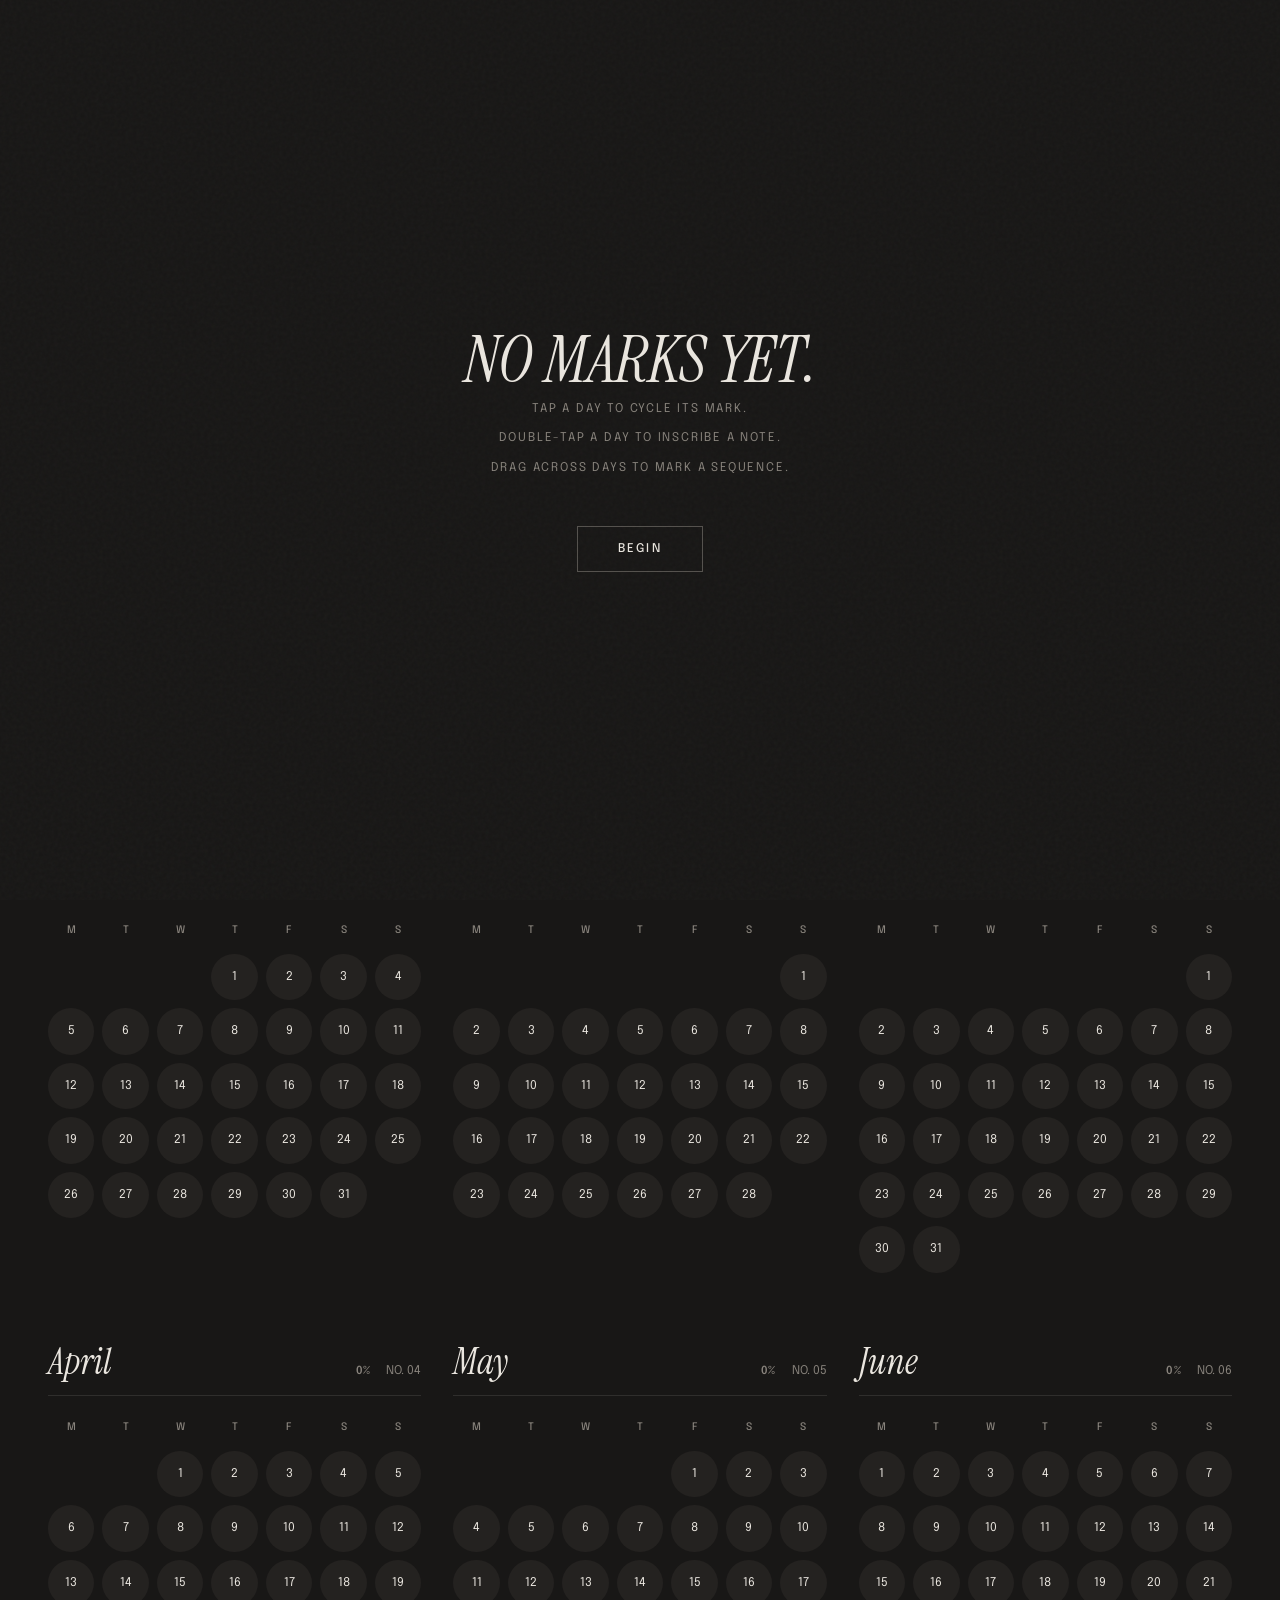
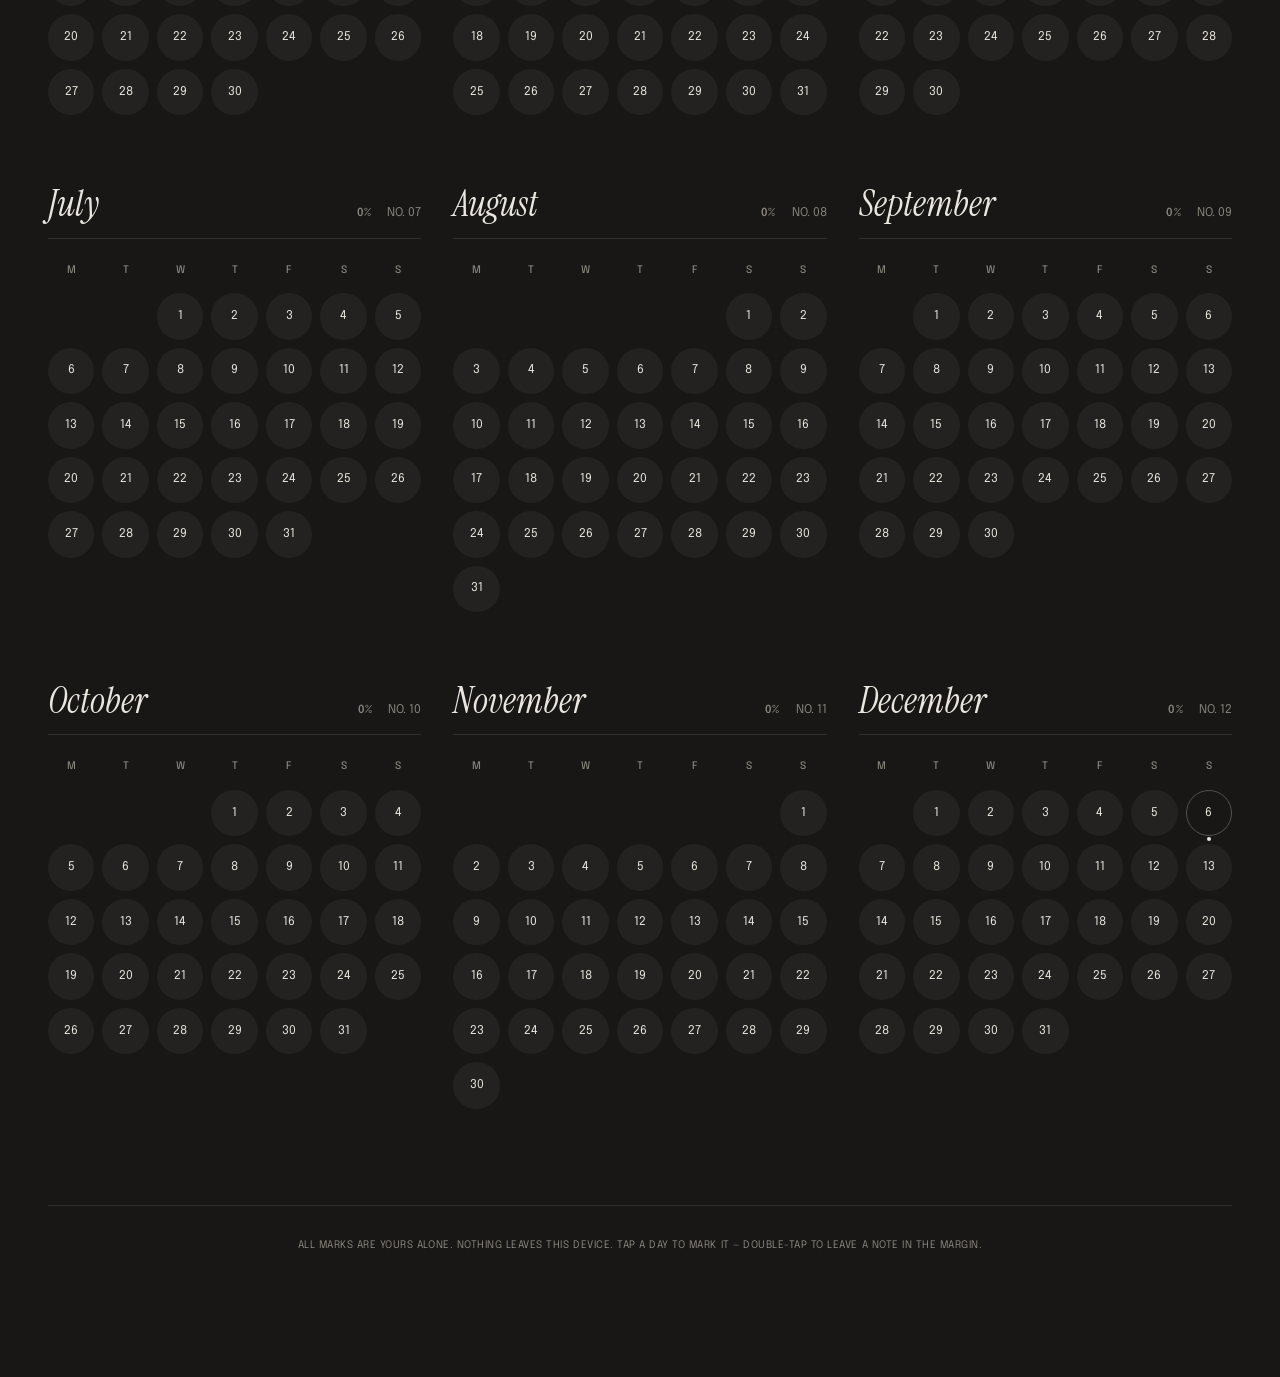
==== index.html @ 5a98134f "Merge 7d2c2885ed364eba37655de4293bf3cd139957b9 into 6da0dd14695a4c75232975a61d59a8bcd5ac84b8" ====
<!DOCTYPE html>
<html lang="en">

<head>
    <meta charset="UTF-8">
    <meta name="viewport" content="width=device-width, initial-scale=1.0, viewport-fit=cover">
    <title>Yearly Record</title>
    <meta name="description"
        content="A beautiful archival daily tracker. Color-code every day of the year, journal margin notes, and export stunning posters of your progress.">

    <!-- Favicon (inline SVG) -->
    <link rel="icon"
        href="data:image/svg+xml,%3Csvg xmlns='http://www.w3.org/2000/svg' viewBox='0 0 100 100'%3E%3Crect width='100' height='100' rx='20' fill='%23181716'/%3E%3Ccircle cx='50' cy='50' r='28' fill='none' stroke='%23EAE6DF' stroke-width='4'/%3E%3C/svg%3E"
        type="image/svg+xml">

    <!-- Editorial Typography: Instrument Serif & Epilogue -->
    <link rel="preconnect" href="https://fonts.googleapis.com">
    <link rel="preconnect" href="https://fonts.gstatic.com" crossorigin>
    <link
        href="https://fonts.googleapis.com/css2?family=Epilogue:wght@300;400;500;600&family=Instrument+Serif:ital@0;1&display=swap"
        rel="stylesheet">

    <!-- PWA Settings -->
    <link rel="manifest" href="manifest.json">
    <meta name="theme-color" content="#181716">
    <meta name="apple-mobile-web-app-capable" content="yes">
    <meta name="apple-mobile-web-app-status-bar-style" content="black-translucent">
    <link rel="apple-touch-icon"
        href="data:image/svg+xml,%3Csvg xmlns='http://www.w3.org/2000/svg' viewBox='0 0 100 100'%3E%3Crect width='100' height='100' fill='%23181716'/%3E%3Ccircle cx='50' cy='50' r='30' fill='none' stroke='%23EAE6DF' stroke-width='4'/%3E%3C/svg%3E">

    <link rel="stylesheet" href="styles.css">
</head>

<body>
    <!-- Window Controls Overlay Title Bar (Desktop PWA) -->
    <div id="title-bar-overlay" class="title-bar-overlay">
        <span class="title-bar-text">The Daily Tracker</span>
    </div>

    <div class="texture-overlay"></div>

    <!-- Desktop Navigation Bar -->
    <nav class="desktop-nav" id="desktop-nav">
        <div class="desktop-nav-inner">
            <span class="nav-brand">THE DAILY TRACKER </span>
            <div class="nav-links">
                <a href="#" class="nav-link" id="nav-jump-today">Today</a>
                <a href="#" class="nav-link" id="nav-toggle-notes">Notes</a>
                <button class="nav-link" id="nav-theme-toggle">Light Mode</button>
                <button class="nav-link" id="nav-export-poster">Save Poster</button>
            </div>
        </div>
    </nav>

    <div class="app-layout">
        <main class="page-container">
            <header class="masthead">
                <div class="title-lockup">
                    <span class="eyebrow"></span>
                    <h1 class="logo">
                        <span class="year-prefix">NO.</span><span id="current-year" class="year-main">2026</span>
                    </h1>
                </div>

                <button class="mobile-menu-toggle" id="mobile-menu-toggle" aria-label="Toggle Menu">
                    <span class="line line-1"></span>
                    <span class="line line-2"></span>
                    <span class="line line-3"></span>
                </button>

                <div class="header-divider"></div>

                <div class="stats-panel">
                    <button class="modal-x" id="stats-x-close" aria-label="Close Stats">&times;</button>

                    <div class="stat-block">
                        <span class="stat-label">Running<br>Streak</span>
                        <span class="stat-value" id="streak-val">0</span>
                    </div>
                    <div class="stat-block">
                        <span class="stat-label">Longest<br>Streak</span>
                        <span class="stat-value best-val" id="best-streak-val">0</span>
                    </div>
                    <div class="stat-block">
                        <span class="stat-label">Days<br>Clean</span>
                        <span class="stat-value success-val" id="success-val">0</span>
                    </div>
                    <div class="stat-block">
                        <span class="stat-label">Days<br>Relapsed</span>
                        <span class="stat-value fail-val" id="fail-val">0</span>
                    </div>

                    <div class="distribution-panel" id="distribution-panel">
                        <span class="stat-label">TEMPORAL DISTRIBUTION</span>
                        <div class="dist-grid" id="dist-grid">
                            <!-- Populated by JS -->
                        </div>
                    </div>

                    <div class="actions-container">
                        <div class="sparkline-wrapper" data-tooltip="Last 30 Days">
                            <span class="sparkline-label">Momentum — 30 Day Window</span>
                            <canvas id="sparkline-canvas" class="sparkline-canvas" width="280" height="60"></canvas>
                        </div>

                        <div class="actions">
                            <button class="text-btn" id="undo-btn">Retract Last Mark</button>
                            <button class="text-btn" id="share-btn">Share Progress</button>
                            <button class="text-btn" id="export-btn">Archive to File</button>
                            <label for="import-file" class="text-btn" id="import-btn">Restore from File</label>
                            <input type="file" id="import-file" accept=".json" style="display: none;">
                            <button class="text-btn text-danger" id="reset-btn">Erase All Marks</button>
                        </div>
                    </div>
                </div>
            </header>

            <div class="legend">
                <div class="legend-row">
                    <span class="dot neutral-dot"></span> <span class="legend-text">Unmarked</span>
                </div>
                <div class="legend-row">
                    <span class="dot success-dot"></span> <span class="legend-text">Clean</span>
                </div>
                <div class="legend-row">
                    <span class="dot fail-dot"></span> <span class="legend-text">Relapse</span>
                </div>
                <div class="legend-row">
                    <span class="dot today-dot"></span> <span class="legend-text">Present Day</span>
                </div>
            </div>

            <section class="calendar-layout" id="calendar-grid">
                <!-- Calendar months will be injected here via JS -->
            </section>

            <footer class="colophon">
                <p>All marks are yours alone. Nothing leaves this device. Tap a day to mark it — double-tap to leave a
                    note in the margin.</p>
            </footer>
        </main>

        <!-- Desktop Notes Sidebar / Mobile Notes Overlay -->
        <aside class="notes-sidebar" id="notes-sidebar">
            <button class="modal-x" id="notes-x-close" aria-label="Close Notes">&times;</button>
            <div class="sidebar-header">
                <h2 class="sidebar-title">Notes</h2>
                <span class="sidebar-sub">Notes from the record</span>
            </div>

            <div class="sidebar-tools">
                <label class="sidebar-search-shell" for="notes-search">
                    <span class="sidebar-search-icon">⌕</span>
                    <input type="search" id="notes-search" class="sidebar-search" placeholder="Search notes or tags">
                </label>
                <div class="sidebar-filter-wrap">
                    <span class="sidebar-filter-label">Filter</span>
                    <div class="sidebar-filter-bar" id="notes-filter-bar">
                        <button class="sidebar-filter-chip active" data-filter="all" type="button">All</button>
                        <button class="sidebar-filter-chip" data-filter="clean" type="button">Clean</button>
                        <button class="sidebar-filter-chip" data-filter="relapse" type="button">Relapse</button>
                        <button class="sidebar-filter-chip" data-filter="unmarked" type="button">Open</button>
                    </div>
                </div>
                <div class="sidebar-results" id="notes-results">Showing all notes</div>
            </div>

            <button class="sidebar-fab" id="sidebar-write-btn">
                <svg width="20" height="20" viewBox="0 0 24 24" fill="none" stroke="currentColor" stroke-width="2">
                    <path d="M12 20h9" />
                    <path d="M16.5 3.5a2.121 2.121 0 013 3L7 19l-4 1 1-4L16.5 3.5z" />
                </svg>
                <span>Log Today</span>
            </button>

            <div class="sidebar-notes-list" id="sidebar-notes-list">
                <!-- Populated by JS -->
            </div>
            <div class="sidebar-empty" id="sidebar-empty">
                <p>No inscriptions yet.</p>
                <p class="sidebar-hint">Double-click any day to leave a thought.</p>
            </div>
        </aside>
    </div>

    <!-- Margin Note Modal -->
    <div class="modal-overlay" id="note-modal">
        <div class="margin-modal">
            <button class="modal-x" id="modal-x-close" aria-label="Close Modal">&times;</button>
            <div class="modal-header" id="modal-date-title">March 17, 2026</div>
            <div class="modal-body">
                <div class="note-suggestions" id="note-suggestions">
                    <button class="suggestion-pill" data-value="Stress">Stress</button>
                    <button class="suggestion-pill" data-value="Boredom">Boredom</button>
                    <button class="suggestion-pill" data-value="Social Media">Social Media</button>
                    <button class="suggestion-pill" data-value="Insomnia">Insomnia</button>
                    <button class="suggestion-pill" data-value="Hangover">Hangover</button>
                </div>
                <textarea id="note-textarea" placeholder="What happened today? A single sentence is enough."></textarea>
                <div class="note-meta">
                    <span class="note-draft-state" id="note-draft-state">Saved note loaded</span>
                    <span class="note-char-count" id="note-char-count">0 characters</span>
                </div>
            </div>
            <div class="modal-footer">
                <button class="modal-btn primary" id="modal-save-btn">Inscribe</button>
            </div>
        </div>
    </div>

    <!-- Auto-Fill Confirmation Modal (Minimalist/Brutalist) -->
    <div class="modal-overlay" id="autofill-modal">
        <div class="margin-modal autofill-modal-content">
            <button class="modal-x" id="autofill-x-close" aria-label="Close Modal">&times;</button>
            <div class="modal-header">Sequence</div>
            <div class="modal-body autofill-minimal-body">
                <div class="autofill-huge-stat" id="autofill-huge-stat">5</div>
                <div class="autofill-stat-label">Days to fill</div>
                <div class="autofill-target-state" id="autofill-target-state">Complete</div>
            </div>
            <div class="modal-footer">
                <button class="modal-btn primary" id="autofill-confirm-btn">Apply</button>
            </div>
        </div>
    </div>

    <!-- Hidden Canvas used for high-res Poster rendering -->
    <canvas id="poster-canvas" style="display: none;"></canvas>

    <!-- Minimalist Onboarding Overlay (First Entry) -->
    <div class="modal-overlay" id="onboarding-overlay">
        <div class="onboarding-content">
            <h2 class="onboarding-title">NO MARKS YET.</h2>
            <div class="onboarding-sub onboarding-steps">
                <p>Tap a day to cycle its mark.</p>
                <p>Double-tap a day to inscribe a note.</p>
                <p>Drag across days to mark a sequence.</p>
            </div>
            <button class="onboarding-start-btn" id="onboarding-start-btn">BEGIN</button>
        </div>
    </div>

    <!-- Bottom Navigation Bar (mobile only) -->
    <nav class="bottom-nav" id="bottom-nav">
        <button class="bnav-item" id="bnav-today" aria-label="Jump to Today">
            <svg width="20" height="20" viewBox="0 0 24 24" fill="none" stroke="currentColor" stroke-width="2">
                <circle cx="12" cy="12" r="10" />
                <polyline points="12 6 12 12 16 14" />
            </svg>
            <span>Today</span>
        </button>
        <button class="bnav-item" id="bnav-stats" aria-label="Open Stats">
            <svg width="20" height="20" viewBox="0 0 24 24" fill="none" stroke="currentColor" stroke-width="2">
                <rect x="3" y="12" width="4" height="9" />
                <rect x="10" y="7" width="4" height="14" />
                <rect x="17" y="3" width="4" height="18" />
            </svg>
            <span>Stats</span>
        </button>
        <button class="bnav-item" id="bnav-note" aria-label="Open All Notes">
            <svg width="20" height="20" viewBox="0 0 24 24" fill="none" stroke="currentColor" stroke-width="2">
                <path d="M4 19.5A2.5 2.5 0 016.5 17H20"></path>
                <path d="M6.5 2H20v20H6.5A2.5 2.5 0 014 19.5v-15A2.5 2.5 0 016.5 2z"></path>
            </svg>
            <span>Notes</span>
        </button>
        <button class="bnav-item" id="bnav-top" aria-label="Scroll to Top">
            <svg width="20" height="20" viewBox="0 0 24 24" fill="none" stroke="currentColor" stroke-width="2">
                <polyline points="18 15 12 9 6 15" />
            </svg>
            <span>Top</span>
        </button>
    </nav>

    <script src="app.js"></script>
    <script>
        if ('serviceWorker' in navigator) {
            window.addEventListener('load', () => {
                navigator.serviceWorker.register('./sw.js')
                    .catch(err => console.log('SW registration failed: ', err));
            });
        }
    </script>
</body>

</html>
---- styles.css ----
/* ==========================================================================
   DESIGN SYSTEM
   Aesthetic: High-End Editorial / Exhibition / Archival Record
   ========================================================================== */

:root {
    /* Colors (Dark theme default) */
    --bg-paper: #181716;
    --text-ink: #EAE6DF;
    --text-dim: #88837C;
    --border-subtle: #2F2E2C;
    --border-strong: #54514D;

    /* Functional Colors */
    --color-success: #205E41;
    /* Deep Archival Forest Green */
    --color-success-hover: #2B7A55;
    --color-fail: #D64235;
    --color-fail-hover: #E25043;
    --color-neutral: #242220;
    --color-today: #EAE6DF;
    --color-hover: #2F2D2B;
    --shadow-hover: rgba(0, 0, 0, 0.4);

    --text-on-color: #fff;

    /* Typography */
    --font-display: 'Instrument Serif', serif;
    --font-ui: 'Epilogue', sans-serif;

    /* Rhythm */
    --spacing-unit: 1rem;
    --transition: 0.4s cubic-bezier(0.16, 1, 0.3, 1);
}

:root[data-theme="light"] {
    --bg-paper: #EFECE6;
    --text-ink: #191817;
    --text-dim: #7A756C;
    --border-subtle: #D8D4CC;
    --border-strong: #A8A5A0;

    --color-success: #1E5033;
    /* Deep Archival Forest Green (Light mode) */
    --color-success-hover: #163D27;
    --color-fail: #D13426;
    --color-fail-hover: #A6291E;
    --color-neutral: #E4E0D8;
    --color-today: #191817;
    --color-hover: #fff;
    --shadow-hover: rgba(0, 0, 0, 0.06);

    --text-on-color: #fff;
}

/* ==========================================================================
   BASE & RESET
   ========================================================================== */

* {
    margin: 0;
    padding: 0;
    box-sizing: border-box;
}

body {
    background-color: var(--bg-paper);
    color: var(--text-ink);
    font-family: var(--font-ui);
    min-height: 100vh;
    overflow-x: hidden;
    line-height: 1.4;
    -webkit-font-smoothing: antialiased;
    -moz-osx-font-smoothing: grayscale;
}

/* Subtle fibrous paper texture */
.texture-overlay {
    position: fixed;
    top: 0;
    left: 0;
    width: 100vw;
    height: 100vh;
    pointer-events: none;
    z-index: 9999;
    opacity: 0.03;
    background-image: url("data:image/svg+xml,%3Csvg viewBox='0 0 200 200' xmlns='http://www.w3.org/2000/svg'%3E%3Cfilter id='noiseFilter'%3E%3CfeTurbulence type='fractalNoise' baseFrequency='1.2' numOctaves='3' stitchTiles='stitch'/%3E%3C/filter%3E%3Crect width='100%25' height='100%25' filter='url(%23noiseFilter)'/%3E%3C/svg%3E");
}

.page-container {
    max-width: 1400px; /* Cap for ultra-wide */
    margin: 0 auto;
    padding: clamp(2rem, 5vh, 4rem) clamp(1rem, 5vw, 3rem);
    flex: 1;
    min-width: 0;
    width: 100%;
}

/* ==========================================================================
   ADVANCED PWA / OS INTEGRATION
   ========================================================================== */

.title-bar-overlay {
    display: none;
    position: fixed;
    top: 0;
    left: env(titlebar-area-x, 0);
    width: env(titlebar-area-width, 100%);
    height: env(titlebar-area-height, 33px);
    z-index: 10000;
    -webkit-app-region: drag;
    app-region: drag;
    background-color: var(--bg-paper);
    align-items: center;
    padding-left: 1rem;
    border-bottom: 1px solid var(--border-subtle);
}

@media (display-mode: window-controls-overlay) {
    .title-bar-overlay {
        display: flex;
    }
    
    .desktop-nav {
        top: env(titlebar-area-height, 33px);
    }
    
    .page-container {
        padding-top: calc(env(titlebar-area-height, 33px) + 4rem);
    }
}

.title-bar-text {
    font-family: var(--font-ui);
    font-size: 0.7rem;
    font-weight: 600;
    text-transform: uppercase;
    letter-spacing: 0.1em;
    color: var(--text-dim);
    pointer-events: none;
}

/* ==========================================================================
   DESKTOP NAVIGATION BAR
   ========================================================================== */

.desktop-nav {
    position: sticky;
    top: 0;
    z-index: 1100;
    background: var(--bg-paper);
    border-bottom: 1px solid var(--border-subtle);
    padding: 0 calc(var(--spacing-unit) * 3);
}

.desktop-nav-inner {
    max-width: 1400px;
    margin: 0 auto;
    display: flex;
    align-items: center;
    justify-content: space-between;
    gap: 1rem;
    height: 3rem;
}

.nav-brand {
    font-family: var(--font-ui);
    font-size: 0.75rem;
    font-weight: 600;
    text-transform: uppercase;
    letter-spacing: 0.1em;
    color: var(--text-dim);
}

.nav-brand em {
    font-style: italic;
    font-weight: 400;
    font-family: var(--font-display);
    font-size: 0.85rem;
    letter-spacing: 0;
}

.nav-links {
    display: flex;
    align-items: center;
    gap: 2rem;
}

.nav-link {
    background: none;
    border: none;
    font-family: var(--font-ui);
    font-size: 0.7rem;
    font-weight: 500;
    text-transform: uppercase;
    letter-spacing: 0.08em;
    color: var(--text-dim);
    cursor: pointer;
    text-decoration: none;
    transition: color 0.2s ease;
    padding: 0;
}

.nav-link:hover {
    color: var(--text-ink);
}

/* ==========================================================================
   APP LAYOUT (Desktop: sidebar + main)
   ========================================================================== */

.app-layout {
    display: flex;
    align-items: flex-start;
    max-width: 1800px;
    margin: 0 auto;
}

/* ==========================================================================
   NOTES SIDEBAR (Desktop only)
   ========================================================================== */

.notes-sidebar {
    display: none;
    /* Hidden by default on all screens */
    width: clamp(300px, 24vw, 380px);
    flex-shrink: 0;
    border-left: 1px solid var(--border-subtle);
    padding: clamp(2rem, 4vw, 3rem) clamp(1.25rem, 2vw, 2rem);
    position: sticky;
    top: 3rem;
    height: calc(100vh - 3rem);
    overflow-y: auto;
}

.notes-sidebar.active {
    display: block;
}

.sidebar-header {
    margin-bottom: 2rem;
    padding-bottom: 1.5rem;
    border-bottom: 1px solid var(--border-subtle);
}

.sidebar-title {
    font-family: var(--font-display);
    font-size: 1.8rem;
    font-style: italic;
    font-weight: 400;
    color: var(--text-ink);
    margin-bottom: 0.3rem;
}

.sidebar-sub {
    font-size: 0.65rem;
    text-transform: uppercase;
    letter-spacing: 0.08em;
    color: var(--text-dim);
}

.sidebar-tools {
    display: flex;
    flex-direction: column;
    gap: 1rem;
    margin-bottom: 1.75rem;
    padding: 1rem;
    border: 1px solid var(--border-subtle);
    background: rgba(234, 230, 223, 0.02);
}

.sidebar-search {
    width: 100%;
    background: transparent;
    color: var(--text-ink);
    border: 0;
    padding: 0;
    font-family: var(--font-ui);
    font-size: 0.8rem;
    outline: none;
}

.sidebar-search-shell {
    display: flex;
    align-items: center;
    gap: 0.75rem;
    padding-bottom: 0.85rem;
    border-bottom: 1px solid var(--border-subtle);
    cursor: text;
}

.sidebar-search-icon {
    font-family: var(--font-display);
    font-size: 1rem;
    color: var(--text-dim);
    line-height: 1;
}

.sidebar-search::placeholder {
    color: var(--text-dim);
    font-style: italic;
}

.sidebar-filter-wrap {
    display: flex;
    flex-direction: column;
    gap: 0.45rem;
}

.sidebar-filter-label {
    font-size: 0.6rem;
    letter-spacing: 0.08em;
    text-transform: uppercase;
    color: var(--text-dim);
}

.sidebar-filter-bar {
    display: flex;
    flex-wrap: wrap;
    gap: 0.5rem;
}

.sidebar-filter-chip {
    border: 1px solid var(--border-subtle);
    background: transparent;
    color: var(--text-dim);
    padding: 0.5rem 0.8rem;
    font-family: var(--font-ui);
    font-size: 0.62rem;
    letter-spacing: 0.08em;
    text-transform: uppercase;
    cursor: pointer;
    transition: var(--transition);
}

.sidebar-filter-chip:hover {
    color: var(--text-ink);
    border-color: var(--border-strong);
}

.sidebar-filter-chip.active {
    background: var(--text-ink);
    color: var(--bg-paper);
    border-color: var(--text-ink);
}

.sidebar-results {
    font-size: 0.62rem;
    letter-spacing: 0.06em;
    text-transform: uppercase;
    color: var(--text-dim);
}

.sidebar-notes-list {
    display: flex;
    flex-direction: column;
    gap: 0;
}

.sidebar-note-card {
    padding: 1.25rem 0;
    border-bottom: 1px solid var(--border-subtle);
    cursor: pointer;
    transition: opacity 0.2s ease;
}

.sidebar-note-card:hover {
    opacity: 0.7;
}

.sidebar-note-date {
    font-family: var(--font-ui);
    font-size: 0.6rem;
    text-transform: uppercase;
    letter-spacing: 0.08em;
    color: var(--text-dim);
    margin-bottom: 0.5rem;
}

.sidebar-note-text {
    font-family: var(--font-ui);
    font-size: 0.85rem;
    color: var(--text-ink);
    line-height: 1.5;
    display: -webkit-box;
    -webkit-line-clamp: 3;
    -webkit-box-orient: vertical;
    overflow: hidden;
}

.sidebar-empty {
    color: var(--text-dim);
    font-size: 0.8rem;
    line-height: 1.6;
    font-style: italic;
}

.sidebar-hint {
    font-size: 0.65rem;
    font-style: normal;
    text-transform: uppercase;
    letter-spacing: 0.05em;
    margin-top: 0.5rem;
    opacity: 0.6;
}

.sidebar-fab {
    display: flex;
    /* Stamp style for both mobile & desktop */
    align-items: center;
    justify-content: center;
    width: 100%;
    background: transparent;
    color: var(--text-ink);
    border: 1px solid var(--border-strong);
    padding: 1.5rem;
    font-family: var(--font-display);
    font-size: 1.5rem;
    font-style: italic;
    cursor: pointer;
    margin-bottom: 2rem;
    transition: all 0.4s cubic-bezier(0.16, 1, 0.3, 1);
    letter-spacing: -0.02em;
    position: relative;
    overflow: hidden;
}

.sidebar-fab::before {
    content: 'INSCRIBE';
    position: absolute;
    top: 50%;
    left: 50%;
    transform: translate(-50%, -50%) scale(1.5);
    opacity: 0;
    transition: all 0.4s cubic-bezier(0.16, 1, 0.3, 1);
    font-weight: 700;
    letter-spacing: 0.2em;
}

.sidebar-fab:hover, .sidebar-fab:active {
    background: var(--text-ink);
    color: var(--bg-paper);
    border-color: var(--text-ink);
}

.sidebar-fab span {
    transition: opacity 0.3s ease;
}

.sidebar-fab:active span {
    opacity: 0;
}

.sidebar-fab:active::before {
    opacity: 1;
    transform: translate(-50%, -50%) scale(1);
}

/* Mobile Close button styles removed in favor of universal X buttons */

/* ==========================================================================
   MASTHEAD & TYPOGRAPHY
   ========================================================================== */

.masthead {
    display: flex;
    flex-wrap: wrap;
    align-items: flex-end;
    gap: 3rem;
    margin-bottom: calc(var(--spacing-unit) * 4);
    position: relative;
}

.eyebrow {
    display: block;
    font-size: 0.65rem;
    text-transform: uppercase;
    letter-spacing: 0.15em;
    font-weight: 500;
    color: var(--text-dim);
    margin-bottom: 0.5rem;
}

.title-lockup {
    flex-shrink: 0;
}

.logo {
    font-family: var(--font-display);
    font-size: clamp(3rem, 10vw, 5rem);
    font-weight: 700;
    font-style: italic;
    letter-spacing: -0.05em;
    color: var(--text-ink);
    margin: 0;
    line-height: 0.85;
}

.year-prefix {
    font-size: 2.5rem;
    font-style: italic;
    color: var(--text-dim);
    margin-right: 0.5rem;
    vertical-align: top;
}

.year-main {
    font-size: clamp(5rem, 10vw, 10rem);
    letter-spacing: -0.03em;
}

.header-divider {
    flex-grow: 1;
    height: 1px;
    background: var(--border-strong);
    margin-bottom: 1.5rem;
    display: none;
}

/* Base styles for the mobile toggle (hidden on desktop) */
.mobile-menu-toggle {
    display: none;
    background: none;
    border: none;
    cursor: pointer;
    width: 40px;
    height: 40px;
    position: relative;
    z-index: 2000;
    margin-left: auto;
}

.mobile-menu-toggle .line {
    display: block;
    position: absolute;
    height: 2px;
    background: var(--text-ink);
    border-radius: 2px;
    transition: var(--transition);
}

/* 3 bars style */
.mobile-menu-toggle .line-1 {
    width: 24px;
    top: 12px;
    right: 8px;
}

.mobile-menu-toggle .line-2 {
    width: 18px;
    top: 19px;
    right: 8px;
}

.mobile-menu-toggle .line-3 {
    width: 24px;
    top: 26px;
    right: 8px;
}

/* Active State (transforms to X) REMOVED */

/* Stats */
.stats-panel {
    position: relative;
    display: flex;
    flex-wrap: wrap;
    gap: 3rem;
    margin-left: auto;
    align-items: flex-end;
}

.stat-block {
    display: flex;
    flex-direction: column;
    gap: 0.5rem;
}

.stat-label {
    font-size: 0.65rem;
    text-transform: uppercase;
    letter-spacing: 0.05em;
    color: var(--text-dim);
    line-height: 1.2;
}

.stat-value {
    font-family: var(--font-display);
    font-size: 3.5rem;
    line-height: 0.9;
    color: var(--text-ink);
}

.success-val {
    color: var(--color-success);
}

.fail-val {
    color: var(--color-fail);
}

.best-val {
    color: var(--text-dim);
}

/* Day Distribution Panel */
.distribution-panel {
    grid-column: 1 / -1;
    width: min(100%, 420px);
    margin-top: 1.5rem;
    padding-top: 1.5rem;
    border-top: 1px solid var(--border-subtle);
}

.dist-grid {
    display: flex;
    justify-content: space-between;
    align-items: flex-end;
    gap: 1rem;
    margin-top: 1.5rem;
    height: 120px;
}

.dist-col {
    flex: 1;
    display: flex;
    flex-direction: column;
    align-items: center;
    gap: 0.5rem;
}

.dist-day {
    font-size: 0.65rem;
    font-weight: 600;
    color: var(--text-dim);
}

.dist-val {
    font-size: 0.75rem;
    font-family: var(--font-ui);
    font-weight: 500;
}

.dist-val.success {
    color: var(--color-success);
}

.dist-val.fail {
    color: var(--color-fail);
}

.dist-bar-bg {
    width: 6px;
    height: 60px;
    background: var(--border-subtle);
    border-radius: 10px;
    position: relative;
    overflow: hidden;
}

.dist-bar {
    position: absolute;
    bottom: 0;
    left: 0;
    width: 100%;
    border-radius: 10px;
    transition: height 1s var(--transition);
}

.dist-bar.success {
    background: var(--color-success);
}

.dist-bar.fail {
    background: var(--color-fail);
}

/* Actions & Sparkline Area */
.actions-container {
    display: flex;
    flex-direction: column;
    gap: 1.5rem;
    width: min(100%, 320px);
}

.sparkline-wrapper {
    display: flex;
    flex-direction: column;
    gap: 0.5rem;
}

.sparkline-label {
    font-size: 0.65rem;
    text-transform: uppercase;
    letter-spacing: 0.05em;
    color: var(--text-dim);
}

.sparkline-canvas {
    width: 100%;
    max-width: 280px;
    height: 30px;
}

.actions {
    display: flex;
    flex-direction: column;
    gap: 0.5rem;
}

.text-btn {
    background: none;
    border: none;
    font-family: var(--font-ui);
    font-size: 0.75rem;
    font-weight: 500;
    color: var(--text-dim);
    cursor: pointer;
    text-align: left;
    padding: 0;
    transition: color 0.2s ease;
    text-decoration: underline;
    text-decoration-color: transparent;
    text-underline-offset: 4px;
}

.text-btn:hover {
    color: var(--text-ink);
    text-decoration-color: var(--border-strong);
}

.text-danger:hover {
    color: var(--color-fail);
    text-decoration-color: var(--color-fail);
}

/* Universal X Close Button (Corner Positioning) */
.modal-x {
    position: absolute;
    top: 1.5rem;
    right: 1.5rem;
    background: none;
    border: none;
    font-size: 2.25rem;
    line-height: 1;
    color: var(--text-dim);
    cursor: pointer;
    z-index: 2200;
    width: 48px;
    height: 48px;
    display: flex;
    align-items: center;
    justify-content: center;
    transition: all 0.3s cubic-bezier(0.16, 1, 0.3, 1);
    font-family: var(--font-display);
    border-radius: 50%;
}

.modal-x:hover, .modal-x:active {
    color: var(--text-ink);
    background: var(--border-subtle);
    transform: rotate(90deg) scale(1.1);
}

@media (min-width: 901px) {
    /* Hide X close buttons on desktop for stats ONLY */
    .stats-panel .modal-x {
        display: none;
    }
}

/* ==========================================================================
   LEGEND
   ========================================================================== */

.legend {
    display: flex;
    flex-wrap: wrap;
    gap: 2rem;
    margin-bottom: 4rem;
    font-size: 0.75rem;
    font-weight: 500;
    color: var(--text-dim);
    border-bottom: 1px solid var(--border-subtle);
    padding-bottom: 2rem;
}

.legend-row {
    display: flex;
    align-items: center;
    gap: 0.5rem;
}

.dot {
    width: 10px;
    height: 10px;
    border-radius: 50%;
}

.neutral-dot {
    background: var(--color-neutral);
}

.success-dot {
    background: var(--color-success);
}

.fail-dot {
    background: var(--color-fail);
}

.today-dot {
    background: transparent;
    border: 1px solid var(--color-today);
    position: relative;
}

.today-dot::after {
    content: '';
    position: absolute;
    top: 50%;
    left: 50%;
    transform: translate(-50%, -50%);
    width: 4px;
    height: 4px;
    background: var(--color-today);
    border-radius: 50%;
}

/* ==========================================================================
   CALENDAR LAYOUT
   ========================================================================== */

.calendar-layout {
    display: grid;
    /* Clean masonry-like grid */
    grid-template-columns: repeat(auto-fit, minmax(min(100%, 280px), 1fr));
    gap: 4rem 2rem;
    cursor: crosshair;
}

.month-card {
    display: flex;
    flex-direction: column;
}

.month-header {
    display: flex;
    align-items: baseline;
    justify-content: space-between;
    flex-wrap: wrap;
    gap: 1rem;
    margin-bottom: 1.5rem;
    padding-bottom: 0.5rem;
    border-bottom: 1px solid var(--border-subtle);
}

.month-name {
    font-family: var(--font-display);
    font-size: clamp(1.5rem, 5vw, 2.25rem);
    font-weight: 400;
    font-style: italic;
    color: var(--text-ink);
}

.month-meta {
    display: flex;
    align-items: baseline;
    gap: 1rem;
}

.month-pct {
    font-family: var(--font-ui);
    font-size: 0.7rem;
    font-weight: 600;
    color: var(--text-dim);
    letter-spacing: 0.03em;
}

.month-pct.high {
    color: var(--color-success);
}

.month-pct.mid {
    color: var(--text-dim);
}

.month-pct.low {
    color: var(--color-fail);
}

.month-number {
    font-family: var(--font-ui);
    font-size: 0.75rem;
    color: var(--text-dim);
}

/* Grid within month */
.days-grid {
    display: grid;
    grid-template-columns: repeat(7, 1fr);
    gap: 0.5rem;
}

.day-label {
    text-align: center;
    font-family: var(--font-ui);
    font-size: 0.65rem;
    color: var(--text-dim);
    margin-bottom: 0.5rem;
    font-weight: 500;
}

.day-cell {
    aspect-ratio: 1/1;
    border-radius: 50%;
    display: flex;
    align-items: center;
    justify-content: center;
    font-size: 0.75rem;
    color: var(--text-ink);
    background: var(--color-neutral);
    cursor: crosshair;
    transition: var(--transition);
    position: relative;
    touch-action: auto; /* Allow natural scrolling on touch; drag-paint is mouse-only */
}

/* Day states */
.day-cell:not(.empty):hover {
    transform: translateY(-2px);
    box-shadow: 0 8px 16px var(--shadow-hover);
    background: var(--color-hover);
    color: var(--text-ink);
}

.day-cell.has-note::before {
    content: '*';
    position: absolute;
    top: -2px;
    right: 2px;
    font-size: 0.85rem;
    font-weight: 700;
    color: var(--color-fail);
    /* Contrast color for note indicator */
    line-height: 1;
}

.day-cell.success {
    background: var(--color-success);
    color: var(--text-on-color);
}

.day-cell.success:hover {
    background: var(--color-success-hover);
}

.day-cell.fail {
    background: var(--color-fail);
    color: var(--text-on-color);
}

.day-cell.fail:hover {
    background: var(--color-fail-hover);
}

/* Today indicator - delicate dot via pseudo-element */
.day-cell.today {
    background: var(--bg-paper);
    border: 1px solid var(--border-strong);
}

.day-cell.today::after {
    content: '';
    position: absolute;
    bottom: -6px;
    left: 50%;
    transform: translateX(-50%);
    width: 4px;
    height: 4px;
    border-radius: 50%;
    background: var(--color-today);
}

/* If today is success/fail, adjust border so it's visible or hide it */
.day-cell.today.success {
    border-color: var(--color-success);
    background: var(--color-success);
}

.day-cell.today.success::after {
    background: var(--color-success);
}

.day-cell.today.fail {
    border-color: var(--color-fail);
    background: var(--color-fail);
}

.day-cell.today.fail::after {
    background: var(--color-fail);
}

.day-cell.empty {
    background: transparent;
    cursor: default;
    color: transparent;
}

.day-cell.empty:hover {
    transform: none;
    box-shadow: none;
}

/* Day Cell Mark Animation (Premium POP) */
@keyframes mark-pop {
    0% { transform: scale(1); }
    40% { transform: scale(1.2); box-shadow: 0 0 24px var(--shadow-hover); }
    100% { transform: scale(1); }
}
.day-cell.animate-pop {
    animation: mark-pop 0.5s cubic-bezier(0.16, 1, 0.3, 1);
    z-index: 10;
}

/* ==========================================================================
   MILESTONE MARKERS (THE WINNING HORMONES)
   ========================================================================== */

.day-cell.milestone {
    position: relative;
    z-index: 1;
    overflow: visible; /* Allow aura to bleed out */
}

/* The Golden Aura (Minimalist glow) */
.day-cell.milestone::before {
    content: '';
    position: absolute;
    top: 50%;
    left: 50%;
    transform: translate(-50%, -50%);
    width: 140%;
    height: 140%;
    background: radial-gradient(circle, rgba(212, 175, 55, 0.4) 0%, rgba(212, 175, 55, 0) 70%);
    z-index: -1;
    border-radius: 50%;
    animation: milestone-shimmer 3s infinite ease-in-out;
}

/* The Roman Numeral Badge (Elegant Serifs) */
.day-cell.milestone::after {
    content: attr(data-milestone);
    position: absolute;
    top: -10px;
    left: 50%;
    transform: translateX(-50%);
    font-family: var(--font-display);
    font-size: 0.65rem;
    font-weight: 700;
    color: #D4AF37; /* Archival Gold */
    background: var(--bg-paper);
    padding: 0 4px;
    border-radius: 2px;
    letter-spacing: 0.1em;
    white-space: nowrap;
    z-index: 2;
    box-shadow: 0 2px 4px rgba(0,0,0,0.1);
}

@keyframes milestone-shimmer {
    0%, 100% { opacity: 0.4; transform: translate(-50%, -50%) scale(1); }
    50% { opacity: 0.7; transform: translate(-50%, -50%) scale(1.1); }
}

/* ==========================================================================
   MODAL (Margin Note)
   ========================================================================== */

.modal-overlay {
    position: fixed;
    top: 0;
    left: 0;
    width: 100vw;
    height: 100vh;
    background: rgba(0, 0, 0, 0.6);
    backdrop-filter: blur(4px);
    z-index: 1000;
    display: flex;
    align-items: center;
    justify-content: center;
    opacity: 0;
    pointer-events: none;
    transition: opacity var(--transition);
}

.modal-overlay.active {
    opacity: 1;
    pointer-events: auto;
}

.margin-modal {
    position: relative;
    background: var(--bg-paper);
    padding: 3rem;
    width: 90%;
    max-width: 500px;
    max-height: min(90vh, 760px);
    overflow-y: auto;
    border: 1px solid var(--border-subtle);
    box-shadow: 0 24px 48px rgba(0, 0, 0, 0.2);
    transform: translateY(20px);
    transition: transform var(--transition);
}

.modal-overlay.active .margin-modal {
    transform: translateY(0);
}

.modal-header {
    font-family: var(--font-display);
    font-size: 2.5rem;
    font-style: italic;
    color: var(--text-ink);
    margin-bottom: 1rem;
    border-bottom: 1px solid var(--border-subtle);
    padding-bottom: 0.5rem;
}

.note-suggestions {
    display: flex;
    flex-wrap: nowrap;
    overflow-x: auto;
    gap: 0.75rem;
    margin-bottom: 1.5rem;
    padding-bottom: 0.5rem;
    -webkit-overflow-scrolling: touch;
}

.note-suggestions::-webkit-scrollbar {
    height: 2px;
}

.note-suggestions::-webkit-scrollbar-thumb {
    background: var(--border-subtle);
}

.suggestion-pill {
    flex-shrink: 0;
    padding: 0.75rem 1.25rem; /* Increased for mobile touch */
    border: 1px solid var(--border-subtle);
    border-radius: 4px; /* More archival/rectangular */
    background: rgba(234, 230, 223, 0.03);
    color: var(--text-dim);
    font-family: var(--font-ui);
    font-size: 0.7rem;
    font-weight: 500;
    text-transform: uppercase;
    letter-spacing: 0.05em;
    cursor: pointer;
    transition: all 0.3s cubic-bezier(0.16, 1, 0.3, 1);
    white-space: nowrap;
}

.suggestion-pill:hover, .suggestion-pill:active {
    border-color: var(--color-success);
    color: var(--color-success);
    background: rgba(32, 94, 65, 0.1);
    transform: translateY(-1px);
}

.modal-body textarea {
    width: 100%;
    background: transparent;
    border: none;
    font-family: var(--font-ui);
    font-size: 1rem;
    color: var(--text-ink);
    resize: none;
    min-height: 120px;
    outline: none;
    line-height: 1.6;
}

.modal-body textarea::placeholder {
    color: var(--border-strong);
    font-style: italic;
}

.note-meta {
    display: flex;
    justify-content: space-between;
    gap: 1rem;
    margin-top: 0.75rem;
    padding-top: 0.75rem;
    border-top: 1px solid var(--border-subtle);
    font-size: 0.65rem;
    text-transform: uppercase;
    letter-spacing: 0.08em;
    color: var(--text-dim);
}

.note-draft-state.is-draft {
    color: var(--color-success);
}

.note-draft-state.is-empty {
    color: var(--text-dim);
}

.modal-footer {
    display: flex;
    justify-content: flex-end;
    gap: 1.5rem;
    margin-top: 2rem;
    border-top: 1px solid var(--border-subtle);
    padding-top: 1.5rem;
}

.modal-btn {
    background: none;
    border: none;
    font-family: var(--font-ui);
    font-size: 0.75rem;
    text-transform: uppercase;
    letter-spacing: 0.1em;
    cursor: pointer;
    color: var(--text-dim);
    transition: color 0.2s ease;
}

.modal-btn:hover {
    color: var(--text-ink);
}

.modal-btn.primary {
    color: var(--text-ink);
    font-weight: 600;
}

.modal-btn.primary:hover {
    color: var(--color-success);
}


/* Auto-Fill Modal Specifics (Minimalist/Brutalist) */
.autofill-modal-content .modal-header {
    font-size: 1rem;
    font-style: normal;
    text-transform: uppercase;
    letter-spacing: 0.2em;
    border-bottom: none;
    margin-bottom: 2rem;
    color: var(--text-dim);
}

.autofill-minimal-body {
    display: flex;
    flex-direction: column;
    align-items: center;
    justify-content: center;
    padding: 2rem 0 3rem 0;
}

.autofill-huge-stat {
    font-family: var(--font-display);
    font-size: 8rem;
    line-height: 0.8;
    color: var(--text-ink);
    margin-bottom: 0.5rem;
}

.autofill-stat-label {
    font-family: var(--font-ui);
    font-size: 0.85rem;
    text-transform: uppercase;
    letter-spacing: 0.15em;
    color: var(--text-dim);
    margin-bottom: 2rem;
}

.autofill-target-state {
    font-family: var(--font-display);
    font-size: 2.5rem;
    font-style: italic;
    /* Color injected by JS based on state */
}

/* Minimalist Onboarding Overlay */
#onboarding-overlay {
    background: var(--bg-paper);
    z-index: 3000;
}

.onboarding-content {
    text-align: center;
    max-width: 460px;
    padding: 2rem;
}

.onboarding-title {
    font-family: var(--font-display);
    font-size: clamp(2.5rem, 8vw, 4rem);
    font-weight: 400;
    font-style: italic;
    color: var(--text-ink);
    margin-bottom: 0.5rem;
    line-height: 1;
}

.onboarding-sub {
    font-family: var(--font-ui);
    font-size: 0.75rem;
    text-transform: uppercase;
    letter-spacing: 0.15em;
    color: var(--text-dim);
    margin-bottom: 3rem;
    line-height: 1.6;
}

.onboarding-steps {
    display: flex;
    flex-direction: column;
    gap: 0.65rem;
}

.onboarding-start-btn {
    background: none;
    border: 1px solid var(--border-strong);
    color: var(--text-ink);
    font-family: var(--font-ui);
    font-size: 0.75rem;
    font-weight: 500;
    text-transform: uppercase;
    letter-spacing: 0.2em;
    padding: 1rem 2.5rem;
    cursor: pointer;
    transition: all 0.3s cubic-bezier(0.16, 1, 0.3, 1);
}

.onboarding-start-btn:hover {
    background: var(--text-ink);
    color: var(--bg-paper);
    border-color: var(--text-ink);
}

/* ==========================================================================
   COLOPHON / FOOTER
   ========================================================================== */

.colophon {
    margin-top: 6rem;
    padding-top: 2rem;
    padding-bottom: 5rem;
    /* Extra space for bottom nav on mobile */
    border-top: 1px solid var(--border-subtle);
    font-size: 0.65rem;
    color: var(--text-dim);
    text-transform: uppercase;
    letter-spacing: 0.05em;
    text-align: center;
}

/* ==========================================================================
   BOTTOM NAVIGATION BAR (Mobile)
   ========================================================================== */

.bottom-nav {
    display: none;
    /* Hidden on desktop */
    position: fixed;
    bottom: 0;
    left: 0;
    width: 100%;
    background: var(--bg-paper);
    border-top: 1px solid var(--border-subtle);
    z-index: 1200;
    justify-content: space-around;
    align-items: center;
    padding: 0.5rem 0;
    padding-bottom: calc(0.5rem + env(safe-area-inset-bottom, 0px));
}

.bnav-item {
    background: none;
    border: none;
    display: flex;
    flex-direction: column;
    align-items: center;
    gap: 0.2rem;
    font-family: var(--font-ui);
    font-size: 0.65rem; /* Slightly larger */
    font-weight: 500;
    color: var(--text-dim);
    cursor: pointer;
    padding: 0.75rem 1rem; /* Better tap target */
    transition: color 0.2s ease;
    text-transform: uppercase;
    letter-spacing: 0.05em;
}

.bnav-item svg {
    stroke: var(--text-dim);
    transition: stroke 0.2s ease;
}

.bnav-item:hover,
.bnav-item:active {
    color: var(--text-ink);
}

.bnav-item:hover svg,
.bnav-item:active svg {
    stroke: var(--text-ink);
}

@media (min-width: 1500px) {
    .page-container {
        max-width: 1500px;
    }

    .calendar-layout {
        grid-template-columns: repeat(4, minmax(0, 1fr));
    }
}

@media (max-width: 1250px) {
    .masthead {
        gap: 2rem;
    }

    .header-divider {
        display: block;
        flex-basis: 100%;
        margin-bottom: 0;
    }

    .stats-panel {
        width: 100%;
        margin-left: 0;
        justify-content: space-between;
        gap: 2rem;
    }

    .distribution-panel,
    .actions-container {
        width: 100%;
    }
}

@media (max-width: 1100px) {
    .desktop-nav {
        padding: 0 clamp(1rem, 4vw, 2rem);
    }

    .nav-links {
        gap: 1.25rem;
        flex-wrap: wrap;
        justify-content: flex-end;
    }

    .page-container {
        padding-inline: clamp(1rem, 4vw, 2rem);
    }

    .app-layout {
        flex-direction: column;
    }

    .notes-sidebar {
        position: static;
        width: 100%;
        max-height: none;
        height: auto;
        border-left: none;
        border-top: 1px solid var(--border-subtle);
        margin-top: 1rem;
    }
}

/* ==========================================================================
   RESPONSIVE DESIGN / MOBILE OPTIMIZATION
   ========================================================================== */

@media (max-width: 900px) {
    .desktop-nav {
        display: none;
    }


    /* Notes sidebar becomes a full-screen overlay on mobile */
    .notes-sidebar {
        position: fixed;
        top: 0;
        left: 0;
        width: 100vw;
        height: 100vh;
        background: var(--bg-paper);
        z-index: 2100;
        border-left: none;
        padding: 4rem 2rem;
        margin: 0;
        overflow-y: auto;

        display: block !important;
        clip-path: circle(0% at calc(100% - 40px) 40px);
        transition: clip-path 0.7s cubic-bezier(0.77, 0, 0.175, 1);
        pointer-events: none;
    }

    .notes-sidebar .modal-x {
        position: fixed;
        top: 1rem;
        right: 1rem;
        z-index: 2200;
    }

    .notes-sidebar.active {
        clip-path: circle(150% at calc(100% - 40px) 40px);
        pointer-events: auto;
    }

    .app-layout {
        flex-direction: column;
    }

    .masthead {
        flex-direction: row;
        align-items: center;
        gap: 0;
        margin-bottom: 2rem;
    }

    .mobile-menu-toggle {
        display: block;
    }

    .bottom-nav {
        display: flex;
    }

    /* Mobile close buttons removed as per user request */

    .sidebar-fab {
        display: flex;
    }

    /* Next-Level Mobile Menu Overlay */
    .stats-panel {
        position: fixed;
        top: 0;
        left: 0;
        width: 100vw;
        height: 100vh;
        background: var(--bg-paper);
        z-index: 2100;
        flex-direction: column;
        justify-content: center;
        align-items: flex-start;
        padding: 4rem 2rem;
        margin: 0;

        /* Dramatic entrance utilizing clip-path */
        clip-path: circle(0% at calc(100% - 40px) 40px);
        transition: clip-path 0.7s cubic-bezier(0.77, 0, 0.175, 1);
        pointer-events: none;
        overflow-y: auto;
    }

    .stats-panel .modal-x,
    .notes-sidebar .modal-x {
        position: fixed;
        top: 1rem;
        right: 1rem;
        z-index: 2200;
        background: var(--bg-paper);
        box-shadow: 0 4px 12px rgba(0,0,0,0.1);
    }

    .stats-panel.active {
        clip-path: circle(150% at calc(100% - 40px) 40px);
        pointer-events: auto;
    }

    /* Staggered Entrance for Children */
    .stat-block,
    .distribution-panel,
    .actions-container {
        opacity: 0;
        transform: translateY(30px);
        transition: opacity 0.4s ease, transform 0.6s cubic-bezier(0.16, 1, 0.3, 1);
    }

    .stats-panel.active .stat-block:nth-child(2) {
        transition-delay: 0.15s;
        opacity: 1;
        transform: translateY(0);
    }

    .stats-panel.active .stat-block:nth-child(3) {
        transition-delay: 0.2s;
        opacity: 1;
        transform: translateY(0);
    }

    .stats-panel.active .stat-block:nth-child(4) {
        transition-delay: 0.25s;
        opacity: 1;
        transform: translateY(0);
    }

    .stats-panel.active .stat-block:nth-child(5) {
        transition-delay: 0.3s;
        opacity: 1;
        transform: translateY(0);
    }

    .stats-panel.active .distribution-panel {
        transition-delay: 0.4s;
        opacity: 1;
        transform: translateY(0);
    }

    .stats-panel.active .actions-container {
        transition-delay: 0.5s;
        opacity: 1;
        transform: translateY(0);
    }

    /* Staggered Entrance for Notes Sidebar */
    .sidebar-header,
    .sidebar-tools,
    .sidebar-fab,
    .sidebar-notes-list {
        opacity: 0;
        transform: translateY(30px);
        transition: opacity 0.4s ease, transform 0.6s cubic-bezier(0.16, 1, 0.3, 1);
    }

    .notes-sidebar.active .sidebar-header {
        transition-delay: 0.15s;
        opacity: 1;
        transform: translateY(0);
    }

    .notes-sidebar.active .sidebar-tools {
        transition-delay: 0.2s;
        opacity: 1;
        transform: translateY(0);
    }

    .notes-sidebar.active .sidebar-fab {
        transition-delay: 0.3s;
        opacity: 1;
        transform: translateY(0);
    }

    .notes-sidebar.active .sidebar-notes-list {
        transition-delay: 0.4s;
        opacity: 1;
        transform: translateY(0);
    }

    .page-container {
        padding: 2rem 1.25rem;
    }

    .year-main {
        font-size: clamp(4rem, 12vw, 5rem);
    }
}

/* Desktop large: sidebar handled via JS toggle, default is hidden */

@media (max-width: 600px) {
    .stats-panel.active {
        display: grid;
        grid-template-columns: 1fr 1fr;
        gap: 1.5rem;
        align-content: center;
    }
    
    /* mobile close btn positioning removed */

    .stat-block {
        width: 100%;
        margin-bottom: 0;
    }

    .stat-value {
        font-size: 2.5rem;
        /* Make numbers huge but fit two columns */
    }

    /* Move actions to full width */
    .actions-container {
        width: 100%;
        margin-top: 1rem;
        padding-top: 1.5rem;
        border-top: 1px solid var(--border-subtle);
    }

    .actions {
        flex-direction: row;
        flex-wrap: wrap;
        gap: 1rem;
    }

    .note-meta {
        flex-direction: column;
        align-items: flex-start;
    }

    .text-btn {
        padding: 0.5rem 0;
        /* Increase tap target height */
    }

    /* Stack legend gracefully */
    .legend {
        flex-wrap: wrap;
        gap: 1rem 1.5rem;
        margin-bottom: 2.5rem;
    }

    /* Single column calendar */
    .calendar-layout {
        grid-template-columns: 1fr;
        gap: 3rem;
    }

    .month-header {
        margin-bottom: 1rem;
    }

    .month-name {
        font-size: 1.75rem;
    }

    /* Increase touch targets for days */
    .days-grid {
        gap: 0.25rem;
    }

    .day-cell {
        font-size: 0.85rem;
        /* slightly larger for readability */
    }

    /* Modal padding adjustments */
    .margin-modal {
        padding: 2rem 1.5rem;
        width: 95%;
        margin: 1rem;
    }

    .modal-header {
        font-size: 1.8rem;
    }
}

@media (max-width: 360px) {

    /* Very small screens */
    .stat-block {
        width: 100%;
        /* 1 column for stats */
    }
}
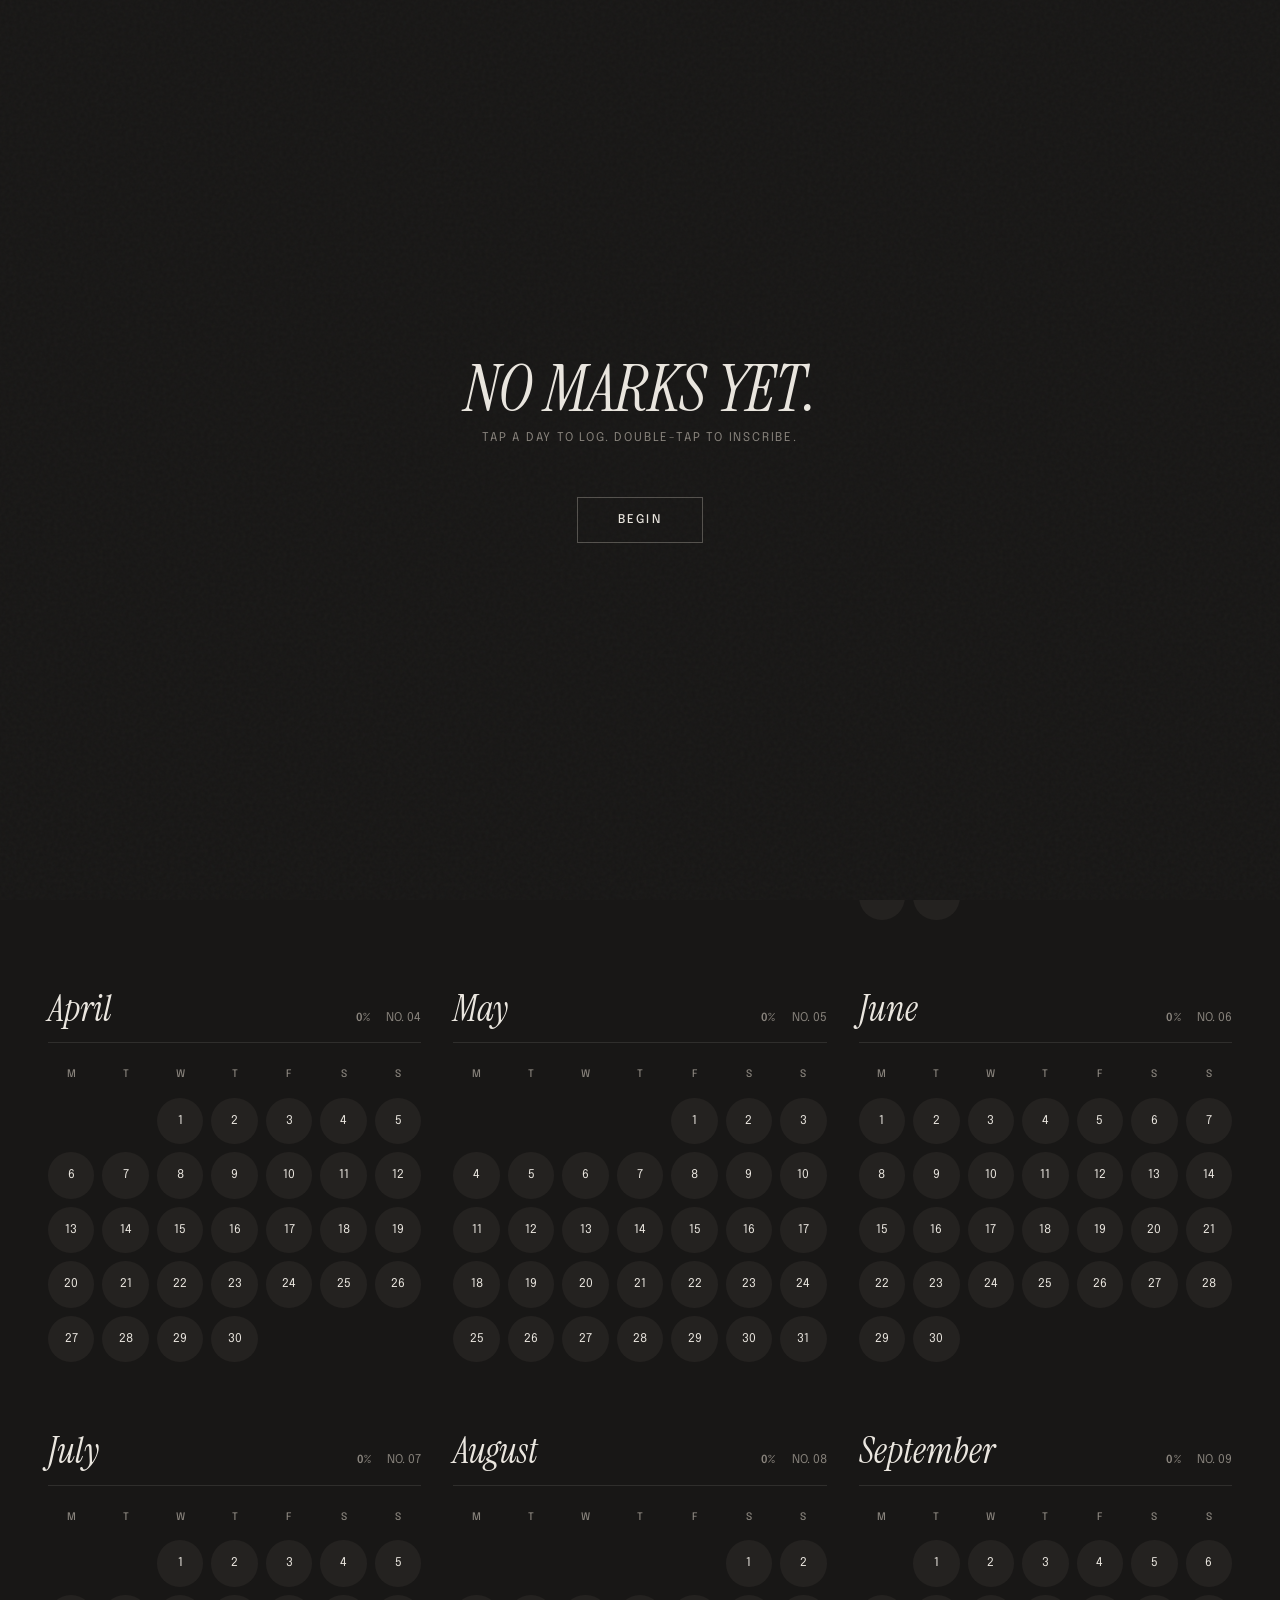
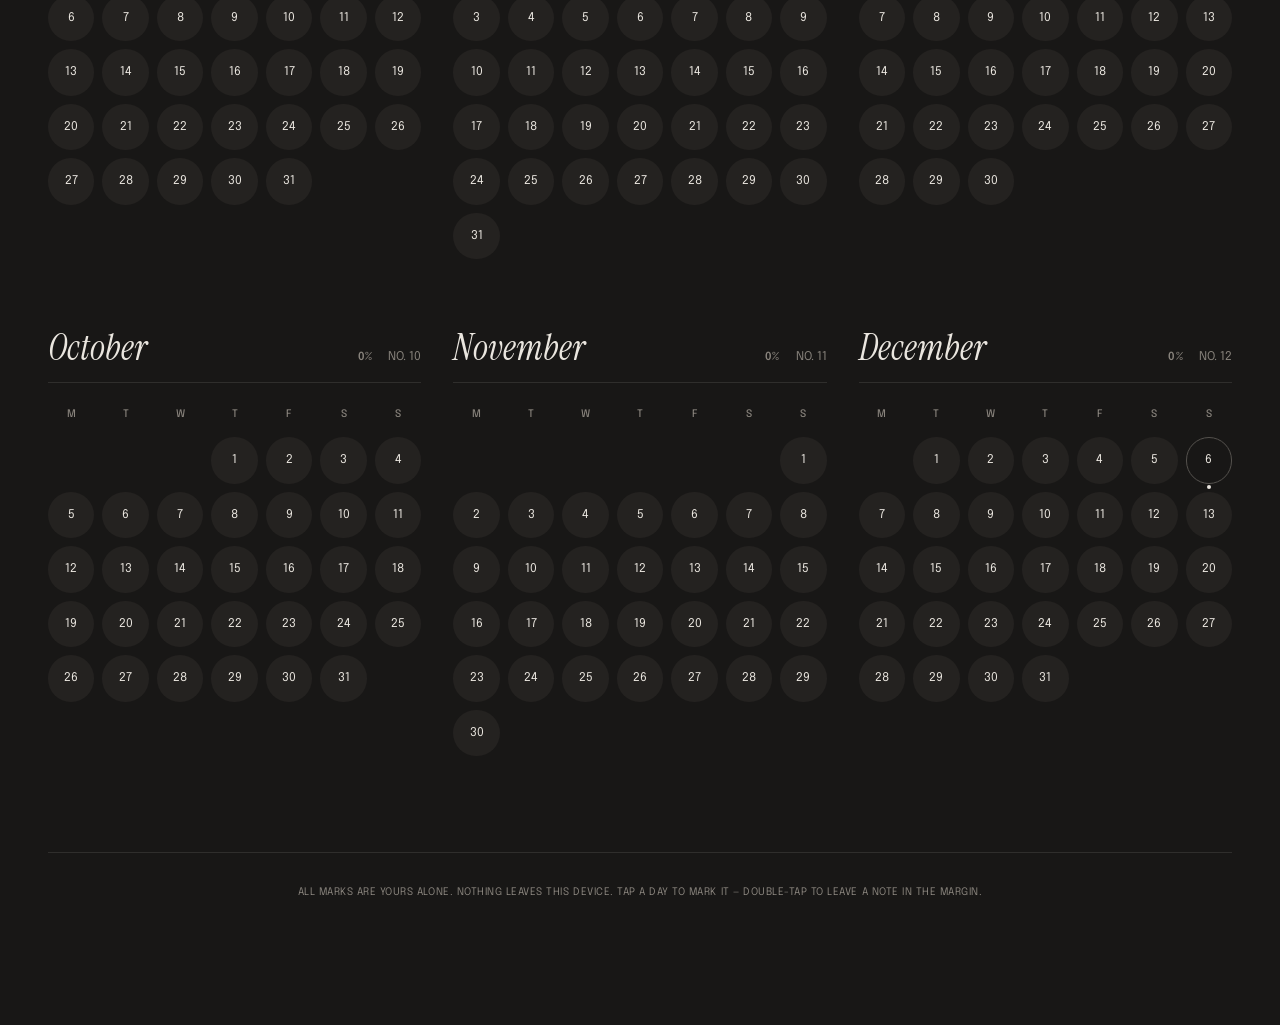
==== commit 17a4826a: "Add note search and tag filters" ====
--- a/index.html
+++ b/index.html
@@ -149,20 +149,18 @@
             </div>
 
             <div class="sidebar-tools">
-                <label class="sidebar-search-shell" for="notes-search">
-                    <span class="sidebar-search-icon">⌕</span>
-                    <input type="search" id="notes-search" class="sidebar-search" placeholder="Search notes or tags">
+                <label class="sidebar-search-wrap" for="sidebar-search">
+                    <span class="sidebar-search-label">Search the archive</span>
+                    <input type="search" id="sidebar-search" class="sidebar-search-input"
+                        placeholder="Search notes or #tags">
                 </label>
-                <div class="sidebar-filter-wrap">
-                    <span class="sidebar-filter-label">Filter</span>
-                    <div class="sidebar-filter-bar" id="notes-filter-bar">
-                        <button class="sidebar-filter-chip active" data-filter="all" type="button">All</button>
-                        <button class="sidebar-filter-chip" data-filter="clean" type="button">Clean</button>
-                        <button class="sidebar-filter-chip" data-filter="relapse" type="button">Relapse</button>
-                        <button class="sidebar-filter-chip" data-filter="unmarked" type="button">Open</button>
-                    </div>
-                </div>
-                <div class="sidebar-results" id="notes-results">Showing all notes</div>
+                <div class="sidebar-filter-bar">
+                    <span class="sidebar-filter-status" id="sidebar-filter-status">All inscriptions</span>
+                    <button class="sidebar-clear-btn" id="sidebar-clear-filters" type="button">Clear</button>
+                </div>
+                <div class="sidebar-tag-rail" id="sidebar-tag-rail">
+                    <!-- Populated by JS -->
+                </div>
             </div>
 
             <button class="sidebar-fab" id="sidebar-write-btn">
@@ -197,10 +195,6 @@
                     <button class="suggestion-pill" data-value="Hangover">Hangover</button>
                 </div>
                 <textarea id="note-textarea" placeholder="What happened today? A single sentence is enough."></textarea>
-                <div class="note-meta">
-                    <span class="note-draft-state" id="note-draft-state">Saved note loaded</span>
-                    <span class="note-char-count" id="note-char-count">0 characters</span>
-                </div>
             </div>
             <div class="modal-footer">
                 <button class="modal-btn primary" id="modal-save-btn">Inscribe</button>
@@ -231,11 +225,7 @@
     <div class="modal-overlay" id="onboarding-overlay">
         <div class="onboarding-content">
             <h2 class="onboarding-title">NO MARKS YET.</h2>
-            <div class="onboarding-sub onboarding-steps">
-                <p>Tap a day to cycle its mark.</p>
-                <p>Double-tap a day to inscribe a note.</p>
-                <p>Drag across days to mark a sequence.</p>
-            </div>
+            <p class="onboarding-sub">Tap a day to log. Double-tap to inscribe.</p>
             <button class="onboarding-start-btn" id="onboarding-start-btn">BEGIN</button>
         </div>
     </div>
--- a/styles.css
+++ b/styles.css
@@ -93,7 +93,6 @@
     padding: clamp(2rem, 5vh, 4rem) clamp(1rem, 5vw, 3rem);
     flex: 1;
     min-width: 0;
-    width: 100%;
 }
 
 /* ==========================================================================
@@ -159,7 +158,6 @@
     display: flex;
     align-items: center;
     justify-content: space-between;
-    gap: 1rem;
     height: 3rem;
 }
 
@@ -211,7 +209,6 @@
 
 .app-layout {
     display: flex;
-    align-items: flex-start;
     max-width: 1800px;
     margin: 0 auto;
 }
@@ -223,10 +220,10 @@
 .notes-sidebar {
     display: none;
     /* Hidden by default on all screens */
-    width: clamp(300px, 24vw, 380px);
+    width: 300px;
     flex-shrink: 0;
     border-left: 1px solid var(--border-subtle);
-    padding: clamp(2rem, 4vw, 3rem) clamp(1.25rem, 2vw, 2rem);
+    padding: 3rem 2rem;
     position: sticky;
     top: 3rem;
     height: calc(100vh - 3rem);
@@ -260,95 +257,104 @@
 }
 
 .sidebar-tools {
+    margin-bottom: 1.75rem;
+    padding-bottom: 1.5rem;
+    border-bottom: 1px solid var(--border-subtle);
+}
+
+.sidebar-search-wrap {
     display: flex;
     flex-direction: column;
-    gap: 1rem;
-    margin-bottom: 1.75rem;
-    padding: 1rem;
-    border: 1px solid var(--border-subtle);
-    background: rgba(234, 230, 223, 0.02);
-}
-
-.sidebar-search {
+    gap: 0.6rem;
+    margin-bottom: 1rem;
+}
+
+.sidebar-search-label {
+    font-size: 0.62rem;
+    text-transform: uppercase;
+    letter-spacing: 0.08em;
+    color: var(--text-dim);
+}
+
+.sidebar-search-input {
     width: 100%;
     background: transparent;
-    color: var(--text-ink);
-    border: 0;
+    border: 1px solid var(--border-subtle);
+    border-radius: 999px;
+    color: var(--text-ink);
+    font-family: var(--font-ui);
+    font-size: 0.82rem;
+    padding: 0.9rem 1rem;
+    transition: border-color 0.2s ease, background-color 0.2s ease, transform 0.2s ease;
+}
+
+.sidebar-search-input::placeholder {
+    color: var(--text-dim);
+}
+
+.sidebar-search-input:focus {
+    outline: none;
+    border-color: var(--border-strong);
+    background: var(--color-hover);
+    transform: translateY(-1px);
+}
+
+.sidebar-filter-bar {
+    display: flex;
+    align-items: center;
+    justify-content: space-between;
+    gap: 1rem;
+    margin-bottom: 1rem;
+}
+
+.sidebar-filter-status {
+    font-size: 0.62rem;
+    text-transform: uppercase;
+    letter-spacing: 0.08em;
+    color: var(--text-dim);
+}
+
+.sidebar-clear-btn {
+    background: none;
+    border: none;
+    color: var(--text-ink);
+    cursor: pointer;
+    font-family: var(--font-ui);
+    font-size: 0.68rem;
+    text-transform: uppercase;
+    letter-spacing: 0.08em;
     padding: 0;
-    font-family: var(--font-ui);
-    font-size: 0.8rem;
-    outline: none;
-}
-
-.sidebar-search-shell {
-    display: flex;
-    align-items: center;
-    gap: 0.75rem;
-    padding-bottom: 0.85rem;
-    border-bottom: 1px solid var(--border-subtle);
-    cursor: text;
-}
-
-.sidebar-search-icon {
-    font-family: var(--font-display);
-    font-size: 1rem;
-    color: var(--text-dim);
-    line-height: 1;
-}
-
-.sidebar-search::placeholder {
-    color: var(--text-dim);
-    font-style: italic;
-}
-
-.sidebar-filter-wrap {
-    display: flex;
-    flex-direction: column;
-    gap: 0.45rem;
-}
-
-.sidebar-filter-label {
-    font-size: 0.6rem;
-    letter-spacing: 0.08em;
-    text-transform: uppercase;
-    color: var(--text-dim);
-}
-
-.sidebar-filter-bar {
+}
+
+.sidebar-clear-btn:hover {
+    color: var(--text-dim);
+}
+
+.sidebar-tag-rail {
     display: flex;
     flex-wrap: wrap;
     gap: 0.5rem;
 }
 
-.sidebar-filter-chip {
+.sidebar-tag-chip {
     border: 1px solid var(--border-subtle);
     background: transparent;
     color: var(--text-dim);
+    border-radius: 999px;
     padding: 0.5rem 0.8rem;
-    font-family: var(--font-ui);
-    font-size: 0.62rem;
+    cursor: pointer;
+    font-family: var(--font-ui);
+    font-size: 0.68rem;
+    text-transform: uppercase;
     letter-spacing: 0.08em;
-    text-transform: uppercase;
-    cursor: pointer;
-    transition: var(--transition);
-}
-
-.sidebar-filter-chip:hover {
+    transition: all 0.2s ease;
+}
+
+.sidebar-tag-chip:hover,
+.sidebar-tag-chip.active {
     color: var(--text-ink);
     border-color: var(--border-strong);
-}
-
-.sidebar-filter-chip.active {
-    background: var(--text-ink);
-    color: var(--bg-paper);
-    border-color: var(--text-ink);
-}
-
-.sidebar-results {
-    font-size: 0.62rem;
-    letter-spacing: 0.06em;
-    text-transform: uppercase;
-    color: var(--text-dim);
+    background: var(--color-hover);
 }
 
 .sidebar-notes-list {
@@ -386,6 +392,25 @@
     -webkit-line-clamp: 3;
     -webkit-box-orient: vertical;
     overflow: hidden;
+}
+
+.sidebar-note-tags {
+    display: flex;
+    flex-wrap: wrap;
+    gap: 0.45rem;
+    margin-top: 0.8rem;
+}
+
+.sidebar-note-tag {
+    display: inline-flex;
+    align-items: center;
+    border: 1px solid var(--border-subtle);
+    border-radius: 999px;
+    padding: 0.28rem 0.55rem;
+    font-size: 0.62rem;
+    letter-spacing: 0.08em;
+    text-transform: uppercase;
+    color: var(--text-dim);
 }
 
 .sidebar-empty {
@@ -564,7 +589,6 @@
 .stats-panel {
     position: relative;
     display: flex;
-    flex-wrap: wrap;
     gap: 3rem;
     margin-left: auto;
     align-items: flex-end;
@@ -606,7 +630,6 @@
 /* Day Distribution Panel */
 .distribution-panel {
     grid-column: 1 / -1;
-    width: min(100%, 420px);
     margin-top: 1.5rem;
     padding-top: 1.5rem;
     border-top: 1px solid var(--border-subtle);
@@ -680,7 +703,6 @@
     display: flex;
     flex-direction: column;
     gap: 1.5rem;
-    width: min(100%, 320px);
 }
 
 .sparkline-wrapper {
@@ -697,8 +719,7 @@
 }
 
 .sparkline-canvas {
-    width: 100%;
-    max-width: 280px;
+    width: 140px;
     height: 30px;
 }
 
@@ -775,7 +796,6 @@
 
 .legend {
     display: flex;
-    flex-wrap: wrap;
     gap: 2rem;
     margin-bottom: 4rem;
     font-size: 0.75rem;
@@ -834,7 +854,7 @@
 .calendar-layout {
     display: grid;
     /* Clean masonry-like grid */
-    grid-template-columns: repeat(auto-fit, minmax(min(100%, 280px), 1fr));
+    grid-template-columns: repeat(auto-fill, minmax(280px, 1fr));
     gap: 4rem 2rem;
     cursor: crosshair;
 }
@@ -848,8 +868,6 @@
     display: flex;
     align-items: baseline;
     justify-content: space-between;
-    flex-wrap: wrap;
-    gap: 1rem;
     margin-bottom: 1.5rem;
     padding-bottom: 0.5rem;
     border-bottom: 1px solid var(--border-subtle);
@@ -1105,8 +1123,6 @@
     padding: 3rem;
     width: 90%;
     max-width: 500px;
-    max-height: min(90vh, 760px);
-    overflow-y: auto;
     border: 1px solid var(--border-subtle);
     box-shadow: 0 24px 48px rgba(0, 0, 0, 0.2);
     transform: translateY(20px);
@@ -1187,27 +1203,6 @@
     font-style: italic;
 }
 
-.note-meta {
-    display: flex;
-    justify-content: space-between;
-    gap: 1rem;
-    margin-top: 0.75rem;
-    padding-top: 0.75rem;
-    border-top: 1px solid var(--border-subtle);
-    font-size: 0.65rem;
-    text-transform: uppercase;
-    letter-spacing: 0.08em;
-    color: var(--text-dim);
-}
-
-.note-draft-state.is-draft {
-    color: var(--color-success);
-}
-
-.note-draft-state.is-empty {
-    color: var(--text-dim);
-}
-
 .modal-footer {
     display: flex;
     justify-content: flex-end;
@@ -1316,12 +1311,6 @@
     color: var(--text-dim);
     margin-bottom: 3rem;
     line-height: 1.6;
-}
-
-.onboarding-steps {
-    display: flex;
-    flex-direction: column;
-    gap: 0.65rem;
 }
 
 .onboarding-start-btn {
@@ -1414,70 +1403,6 @@
     stroke: var(--text-ink);
 }
 
-@media (min-width: 1500px) {
-    .page-container {
-        max-width: 1500px;
-    }
-
-    .calendar-layout {
-        grid-template-columns: repeat(4, minmax(0, 1fr));
-    }
-}
-
-@media (max-width: 1250px) {
-    .masthead {
-        gap: 2rem;
-    }
-
-    .header-divider {
-        display: block;
-        flex-basis: 100%;
-        margin-bottom: 0;
-    }
-
-    .stats-panel {
-        width: 100%;
-        margin-left: 0;
-        justify-content: space-between;
-        gap: 2rem;
-    }
-
-    .distribution-panel,
-    .actions-container {
-        width: 100%;
-    }
-}
-
-@media (max-width: 1100px) {
-    .desktop-nav {
-        padding: 0 clamp(1rem, 4vw, 2rem);
-    }
-
-    .nav-links {
-        gap: 1.25rem;
-        flex-wrap: wrap;
-        justify-content: flex-end;
-    }
-
-    .page-container {
-        padding-inline: clamp(1rem, 4vw, 2rem);
-    }
-
-    .app-layout {
-        flex-direction: column;
-    }
-
-    .notes-sidebar {
-        position: static;
-        width: 100%;
-        max-height: none;
-        height: auto;
-        border-left: none;
-        border-top: 1px solid var(--border-subtle);
-        margin-top: 1rem;
-    }
-}
-
 /* ==========================================================================
    RESPONSIVE DESIGN / MOBILE OPTIMIZATION
    ========================================================================== */
@@ -1644,19 +1569,19 @@
     }
 
     .notes-sidebar.active .sidebar-tools {
-        transition-delay: 0.2s;
+        transition-delay: 0.25s;
         opacity: 1;
         transform: translateY(0);
     }
 
     .notes-sidebar.active .sidebar-fab {
-        transition-delay: 0.3s;
+        transition-delay: 0.35s;
         opacity: 1;
         transform: translateY(0);
     }
 
     .notes-sidebar.active .sidebar-notes-list {
-        transition-delay: 0.4s;
+        transition-delay: 0.45s;
         opacity: 1;
         transform: translateY(0);
     }
@@ -1706,11 +1631,6 @@
         gap: 1rem;
     }
 
-    .note-meta {
-        flex-direction: column;
-        align-items: flex-start;
-    }
-
     .text-btn {
         padding: 0.5rem 0;
         /* Increase tap target height */
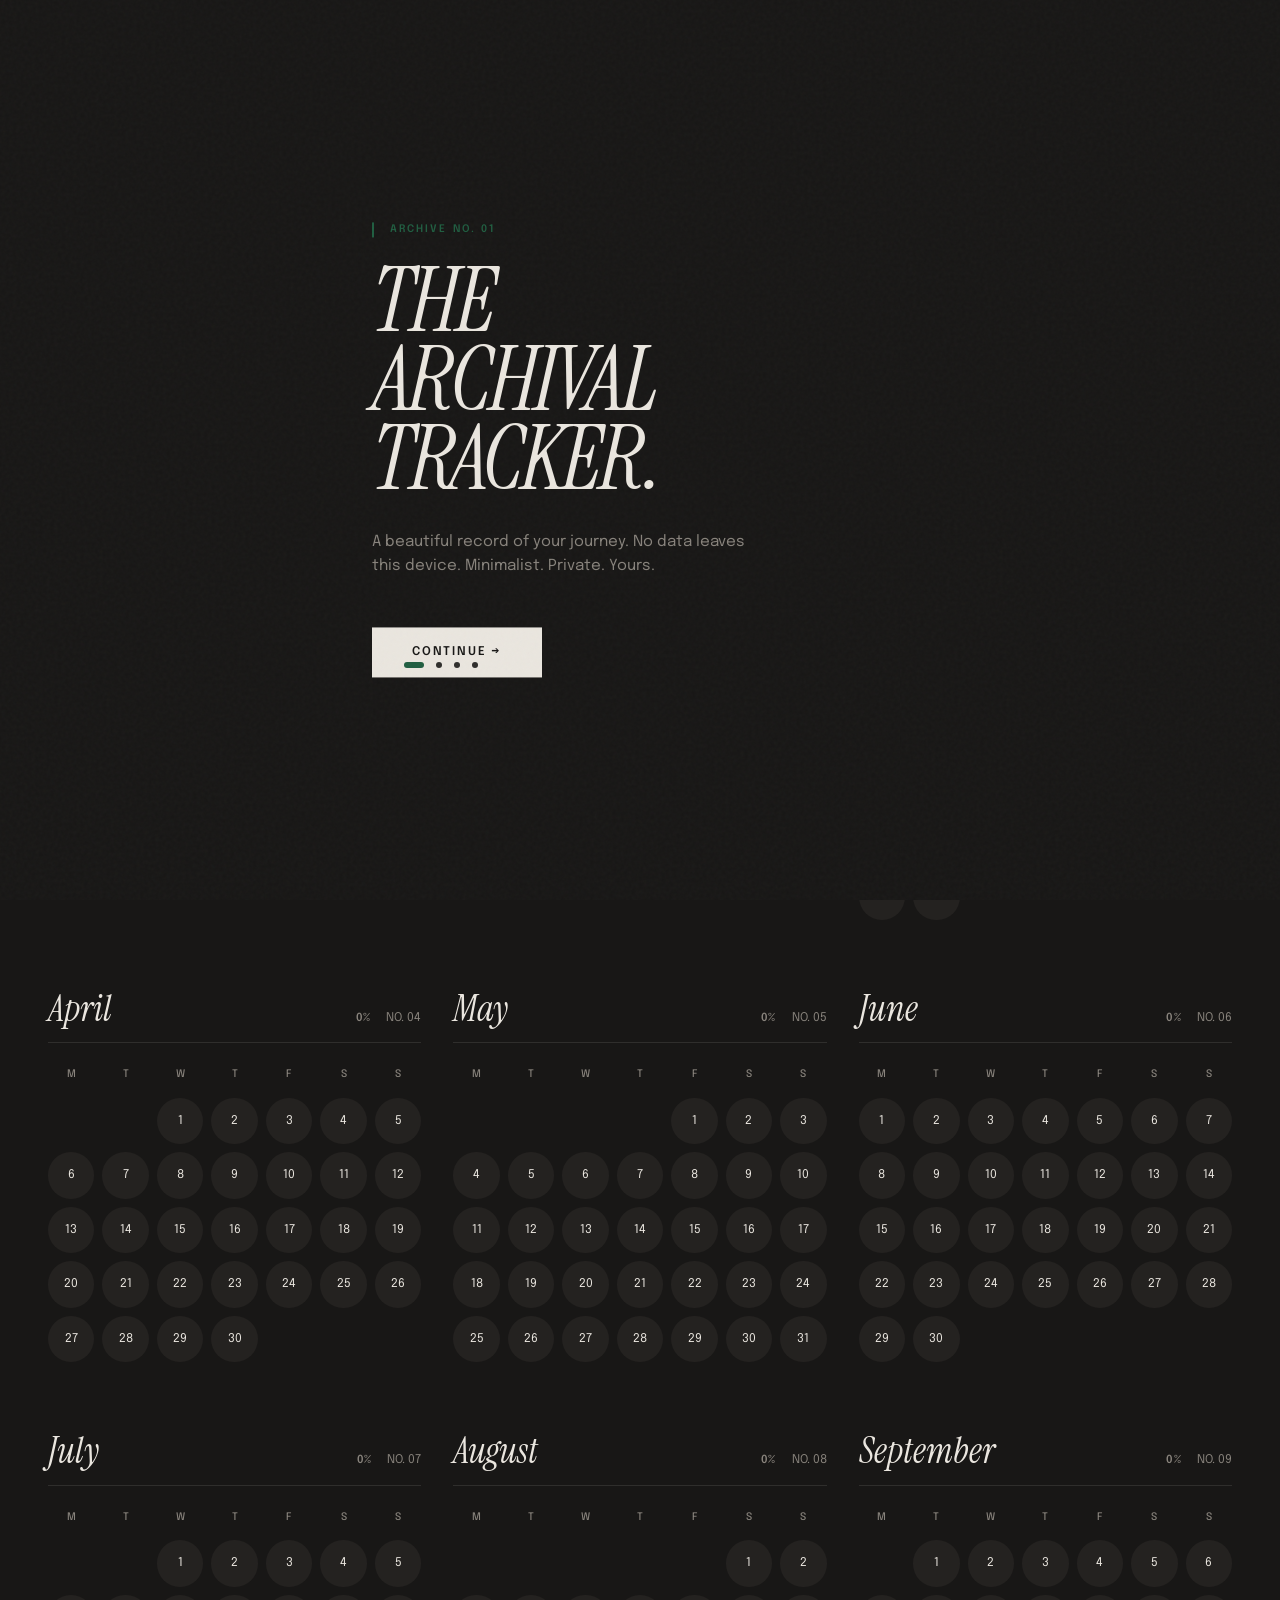
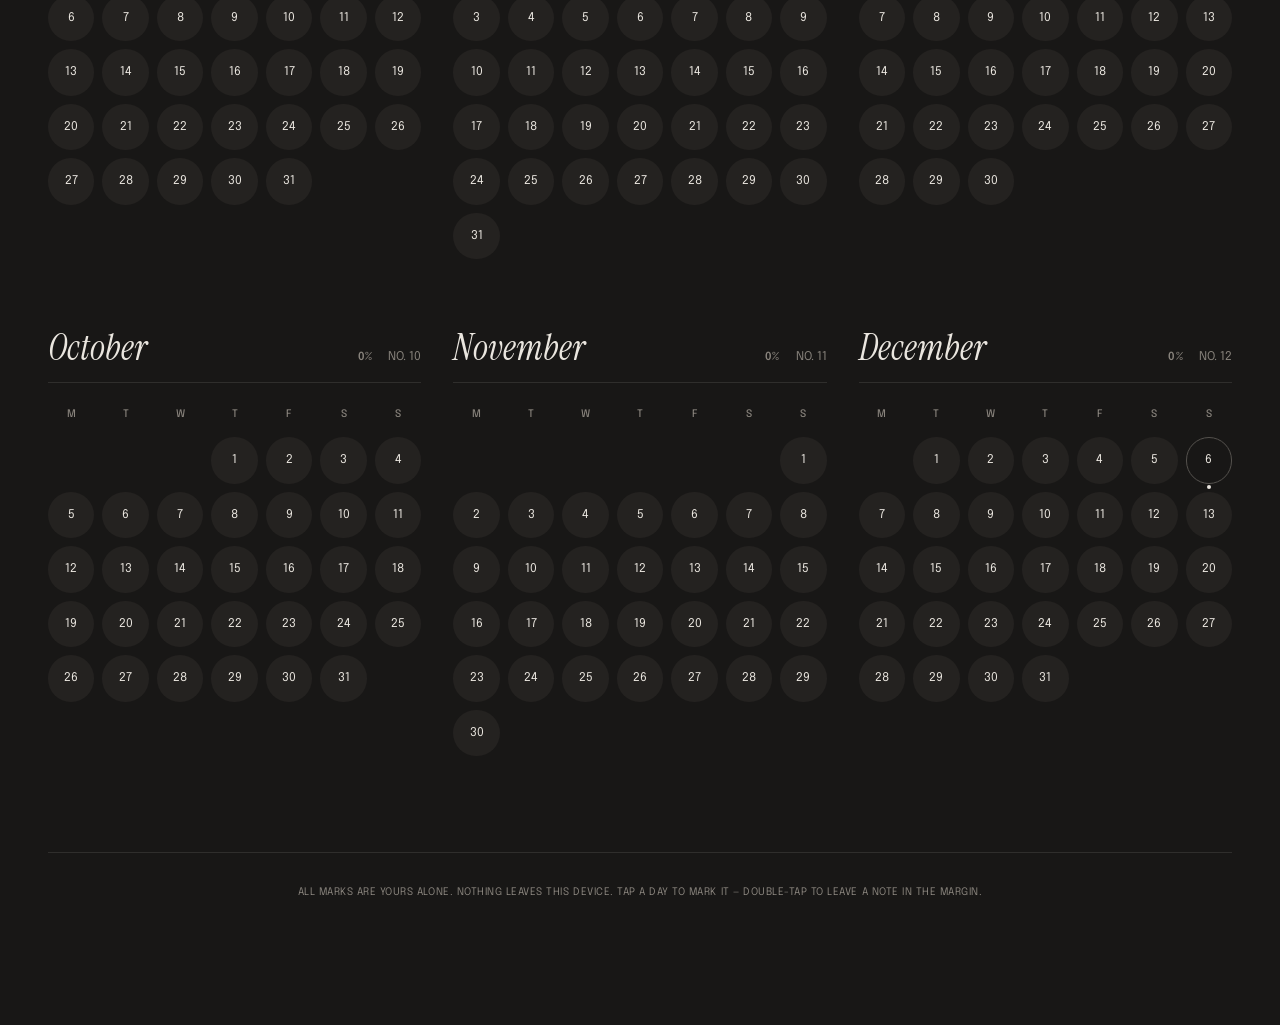
==== commit 41825e0a: "Add files via upload" ====
--- a/index.html
+++ b/index.html
@@ -221,12 +221,70 @@
     <!-- Hidden Canvas used for high-res Poster rendering -->
     <canvas id="poster-canvas" style="display: none;"></canvas>
 
-    <!-- Minimalist Onboarding Overlay (First Entry) -->
+    <!-- Premium Editorial Onboarding Overlay -->
     <div class="modal-overlay" id="onboarding-overlay">
-        <div class="onboarding-content">
-            <h2 class="onboarding-title">NO MARKS YET.</h2>
-            <p class="onboarding-sub">Tap a day to log. Double-tap to inscribe.</p>
-            <button class="onboarding-start-btn" id="onboarding-start-btn">BEGIN</button>
+        <div class="onboarding-carousel" id="onboarding-carousel">
+            <!-- Slide 1: Introduction -->
+            <div class="onboarding-slide active" data-index="0">
+                <div class="onboard-tag">Archive NO. 01</div>
+                <h2 class="onboarding-title">THE<br>ARCHIVAL<br>TRACKER.</h2>
+                <p class="onboarding-sub">A beautiful record of your journey. No data leaves this device. Minimalist. Private. Yours.</p>
+                <div class="onboarding-footer">
+                    <button class="onboarding-next-btn">CONTINUE &rarr;</button>
+                </div>
+            </div>
+
+            <!-- Slide 2: Dynamic Marking -->
+            <div class="onboarding-slide" data-index="1">
+                <div class="onboard-tag">Interactions</div>
+                <h2 class="onboarding-title">MARK YOUR<br>JOURNEY.</h2>
+                <div class="onboarding-feature-grid">
+                    <div class="feature-item">
+                        <span class="feature-key">TAP</span>
+                        <span class="feature-desc">Mark a day as Clean or Relapse.</span>
+                    </div>
+                    <div class="feature-item">
+                        <span class="feature-key">DRAG</span>
+                        <span class="feature-desc">Mark multiple days in a sequence.</span>
+                    </div>
+                </div>
+                <div class="onboarding-footer">
+                    <button class="onboarding-next-btn">NEXT &rarr;</button>
+                </div>
+            </div>
+
+            <!-- Slide 3: Margin Notes -->
+            <div class="onboarding-slide" data-index="2">
+                <div class="onboard-tag">Inscriptions</div>
+                <h2 class="onboarding-title">LEAVE A<br>MARGIN NOTE.</h2>
+                <div class="onboarding-feature-grid">
+                    <div class="feature-item wide">
+                        <span class="feature-key">DOUBLE TAP</span>
+                        <span class="feature-desc">Open the margin to inscribe your thoughts, tags, or feelings for that specific day.</span>
+                    </div>
+                </div>
+                <div class="onboarding-footer">
+                    <button class="onboarding-next-btn">NEXT &rarr;</button>
+                </div>
+            </div>
+
+            <!-- Slide 4: Save Poster -->
+            <div class="onboarding-slide" data-index="3">
+                <div class="onboard-tag">Record</div>
+                <h2 class="onboarding-title">YOUR LEGACY,<br>EXPORTED.</h2>
+                <p class="onboarding-sub">Generate stunning, high-resolution archival posters of your progress to save or share.</p>
+                <div class="onboarding-footer">
+                    <button class="onboarding-start-btn" id="onboarding-start-btn">BEGIN RECORDING</button>
+                    <button class="onboarding-skip-btn" id="onboarding-skip-btn">Or Skip All</button>
+                </div>
+            </div>
+            
+            <div class="onboarding-pagination" id="onboarding-pagination">
+                <span class="dot active"></span>
+                <span class="dot"></span>
+                <span class="dot"></span>
+                <span class="dot"></span>
+            </div>
         </div>
     </div>
 
--- a/styles.css
+++ b/styles.css
@@ -237,16 +237,28 @@
 .sidebar-header {
     margin-bottom: 2rem;
     padding-bottom: 1.5rem;
-    border-bottom: 1px solid var(--border-subtle);
+    border-bottom: 2px solid var(--text-ink);
+    position: relative;
+}
+
+.sidebar-header::after {
+    content: '';
+    position: absolute;
+    bottom: -6px;
+    left: 0;
+    width: 100%;
+    height: 1px;
+    background: var(--border-subtle);
 }
 
 .sidebar-title {
     font-family: var(--font-display);
-    font-size: 1.8rem;
+    font-size: 2.2rem;
     font-style: italic;
     font-weight: 400;
     color: var(--text-ink);
-    margin-bottom: 0.3rem;
+    margin-bottom: 0.2rem;
+    letter-spacing: -0.01em;
 }
 
 .sidebar-sub {
@@ -257,7 +269,7 @@
 }
 
 .sidebar-tools {
-    margin-bottom: 1.75rem;
+    margin-bottom: 2rem;
     padding-bottom: 1.5rem;
     border-bottom: 1px solid var(--border-subtle);
 }
@@ -278,25 +290,27 @@
 
 .sidebar-search-input {
     width: 100%;
-    background: transparent;
+    background: rgba(234, 230, 223, 0.03);
     border: 1px solid var(--border-subtle);
-    border-radius: 999px;
-    color: var(--text-ink);
-    font-family: var(--font-ui);
-    font-size: 0.82rem;
-    padding: 0.9rem 1rem;
-    transition: border-color 0.2s ease, background-color 0.2s ease, transform 0.2s ease;
+    border-radius: 4px;
+    color: var(--text-ink);
+    font-family: var(--font-ui);
+    font-size: 0.85rem;
+    padding: 0.8rem 1rem;
+    transition: all 0.3s var(--transition);
 }
 
 .sidebar-search-input::placeholder {
     color: var(--text-dim);
+    font-style: italic;
+    opacity: 0.5;
 }
 
 .sidebar-search-input:focus {
     outline: none;
     border-color: var(--border-strong);
     background: var(--color-hover);
-    transform: translateY(-1px);
+    border-bottom-color: var(--color-success);
 }
 
 .sidebar-filter-bar {
@@ -304,13 +318,17 @@
     align-items: center;
     justify-content: space-between;
     gap: 1rem;
-    margin-bottom: 1rem;
+    margin-bottom: 1.5rem;
+    padding: 0.75rem 0;
+    border-top: 1px solid var(--border-subtle);
+    border-bottom: 1px solid var(--border-subtle);
 }
 
 .sidebar-filter-status {
-    font-size: 0.62rem;
-    text-transform: uppercase;
-    letter-spacing: 0.08em;
+    font-size: 0.6rem;
+    font-weight: 600;
+    text-transform: uppercase;
+    letter-spacing: 0.12em;
     color: var(--text-dim);
 }
 
@@ -327,7 +345,7 @@
 }
 
 .sidebar-clear-btn:hover {
-    color: var(--text-dim);
+    color: var(--color-fail);
 }
 
 .sidebar-tag-rail {
@@ -340,21 +358,22 @@
     border: 1px solid var(--border-subtle);
     background: transparent;
     color: var(--text-dim);
-    border-radius: 999px;
-    padding: 0.5rem 0.8rem;
+    border-radius: 4px;
+    padding: 0.4rem 0.7rem;
     cursor: pointer;
     font-family: var(--font-ui);
-    font-size: 0.68rem;
-    text-transform: uppercase;
-    letter-spacing: 0.08em;
-    transition: all 0.2s ease;
+    font-size: 0.65rem;
+    font-weight: 500;
+    text-transform: uppercase;
+    letter-spacing: 0.05em;
+    transition: all 0.3s var(--transition);
 }
 
 .sidebar-tag-chip:hover,
 .sidebar-tag-chip.active {
     color: var(--text-ink);
-    border-color: var(--border-strong);
-    background: var(--color-hover);
+    border-color: var(--color-success);
+    background: rgba(32, 94, 65, 0.1);
 }
 
 .sidebar-notes-list {
@@ -375,12 +394,11 @@
 }
 
 .sidebar-note-date {
-    font-family: var(--font-ui);
-    font-size: 0.6rem;
-    text-transform: uppercase;
-    letter-spacing: 0.08em;
-    color: var(--text-dim);
-    margin-bottom: 0.5rem;
+    font-family: var(--font-display);
+    font-size: 1.1rem;
+    font-style: italic;
+    color: var(--text-dim);
+    margin-bottom: 0.6rem;
 }
 
 .sidebar-note-text {
@@ -405,12 +423,14 @@
     display: inline-flex;
     align-items: center;
     border: 1px solid var(--border-subtle);
-    border-radius: 999px;
-    padding: 0.28rem 0.55rem;
-    font-size: 0.62rem;
-    letter-spacing: 0.08em;
-    text-transform: uppercase;
-    color: var(--text-dim);
+    border-radius: 3px;
+    padding: 0.2rem 0.45rem;
+    font-size: 0.58rem;
+    font-weight: 500;
+    letter-spacing: 0.05em;
+    text-transform: uppercase;
+    color: var(--text-dim);
+    background: rgba(234, 230, 223, 0.02);
 }
 
 .sidebar-empty {
@@ -1281,56 +1301,170 @@
     /* Color injected by JS based on state */
 }
 
-/* Minimalist Onboarding Overlay */
+/* Premium Editorial Onboarding Overlay */
 #onboarding-overlay {
     background: var(--bg-paper);
     z-index: 3000;
-}
-
-.onboarding-content {
-    text-align: center;
-    max-width: 460px;
+    display: flex;
+    align-items: center;
+    justify-content: center;
+    backdrop-filter: blur(20px);
+}
+
+.onboarding-carousel {
+    position: relative;
+    width: 100%;
+    max-width: 600px;
+    padding: 3rem;
+    min-height: 500px;
+    display: flex;
+    flex-direction: column;
+}
+
+.onboarding-slide {
+    position: absolute;
+    top: 50%;
+    left: 50%;
+    transform: translate(-50%, -40%);
+    width: 100%;
+    opacity: 0;
+    pointer-events: none;
+    transition: all 0.8s cubic-bezier(0.16, 1, 0.3, 1);
+    text-align: left;
+    display: flex;
+    flex-direction: column;
     padding: 2rem;
+}
+
+.onboarding-slide.active {
+    opacity: 1;
+    pointer-events: auto;
+    transform: translate(-50%, -50%);
+}
+
+.onboard-tag {
+    font-size: 0.65rem;
+    text-transform: uppercase;
+    letter-spacing: 0.2em;
+    font-weight: 600;
+    color: var(--color-success);
+    margin-bottom: 1.5rem;
+    border-left: 2px solid var(--color-success);
+    padding-left: 1rem;
 }
 
 .onboarding-title {
     font-family: var(--font-display);
-    font-size: clamp(2.5rem, 8vw, 4rem);
+    font-size: clamp(3rem, 10vw, 5.5rem);
     font-weight: 400;
     font-style: italic;
     color: var(--text-ink);
-    margin-bottom: 0.5rem;
-    line-height: 1;
+    margin-bottom: 2rem;
+    line-height: 0.9;
+    letter-spacing: -0.03em;
 }
 
 .onboarding-sub {
     font-family: var(--font-ui);
-    font-size: 0.75rem;
-    text-transform: uppercase;
-    letter-spacing: 0.15em;
+    font-size: 0.95rem;
     color: var(--text-dim);
     margin-bottom: 3rem;
     line-height: 1.6;
-}
-
-.onboarding-start-btn {
-    background: none;
-    border: 1px solid var(--border-strong);
-    color: var(--text-ink);
+    max-width: 400px;
+}
+
+.onboarding-feature-grid {
+    display: grid;
+    grid-template-columns: repeat(2, 1fr);
+    gap: 2rem;
+    margin-bottom: 3rem;
+    border-top: 1px solid var(--border-subtle);
+    padding-top: 2rem;
+}
+
+.feature-item {
+    display: flex;
+    flex-direction: column;
+    gap: 0.5rem;
+}
+
+.feature-item.wide {
+    grid-column: 1 / -1;
+}
+
+.feature-key {
+    font-size: 0.6rem;
+    font-weight: 700;
+    text-transform: uppercase;
+    letter-spacing: 0.15em;
+    color: var(--text-ink);
+}
+
+.feature-desc {
+    font-size: 0.85rem;
+    color: var(--text-dim);
+    line-height: 1.4;
+}
+
+.onboarding-footer {
+    margin-top: auto;
+    display: flex;
+    align-items: center;
+    gap: 2rem;
+}
+
+.onboarding-next-btn, .onboarding-start-btn {
+    background: var(--text-ink);
+    border: none;
+    color: var(--bg-paper);
     font-family: var(--font-ui);
     font-size: 0.75rem;
-    font-weight: 500;
-    text-transform: uppercase;
-    letter-spacing: 0.2em;
-    padding: 1rem 2.5rem;
+    font-weight: 600;
+    text-transform: uppercase;
+    letter-spacing: 0.15em;
+    padding: 1.2rem 2.5rem;
     cursor: pointer;
     transition: all 0.3s cubic-bezier(0.16, 1, 0.3, 1);
 }
 
-.onboarding-start-btn:hover {
-    background: var(--text-ink);
-    color: var(--bg-paper);
-    border-color: var(--text-ink);
+.onboarding-next-btn:hover, .onboarding-start-btn:hover {
+    transform: translateX(5px);
+    background: var(--color-success);
+    color: #fff;
+}
+
+.onboarding-skip-btn {
+    background: none;
+    border: none;
+    color: var(--text-dim);
+    font-family: var(--font-ui);
+    font-size: 0.65rem;
+    text-transform: uppercase;
+    letter-spacing: 0.1em;
+    cursor: pointer;
+    text-decoration: underline;
+}
+
+.onboarding-pagination {
+    position: absolute;
+    bottom: 2rem;
+    left: 4rem;
+    display: flex;
+    gap: 0.75rem;
+}
+
+.onboarding-pagination .dot {
+    width: 6px;
+    height: 6px;
+    border-radius: 50%;
+    background: var(--border-subtle);
+    transition: all 0.3s ease;
+}
+
+.onboarding-pagination .dot.active {
+    width: 20px;
+    border-radius: 10px;
+    background: var(--color-success);
 }
 
 /* ==========================================================================
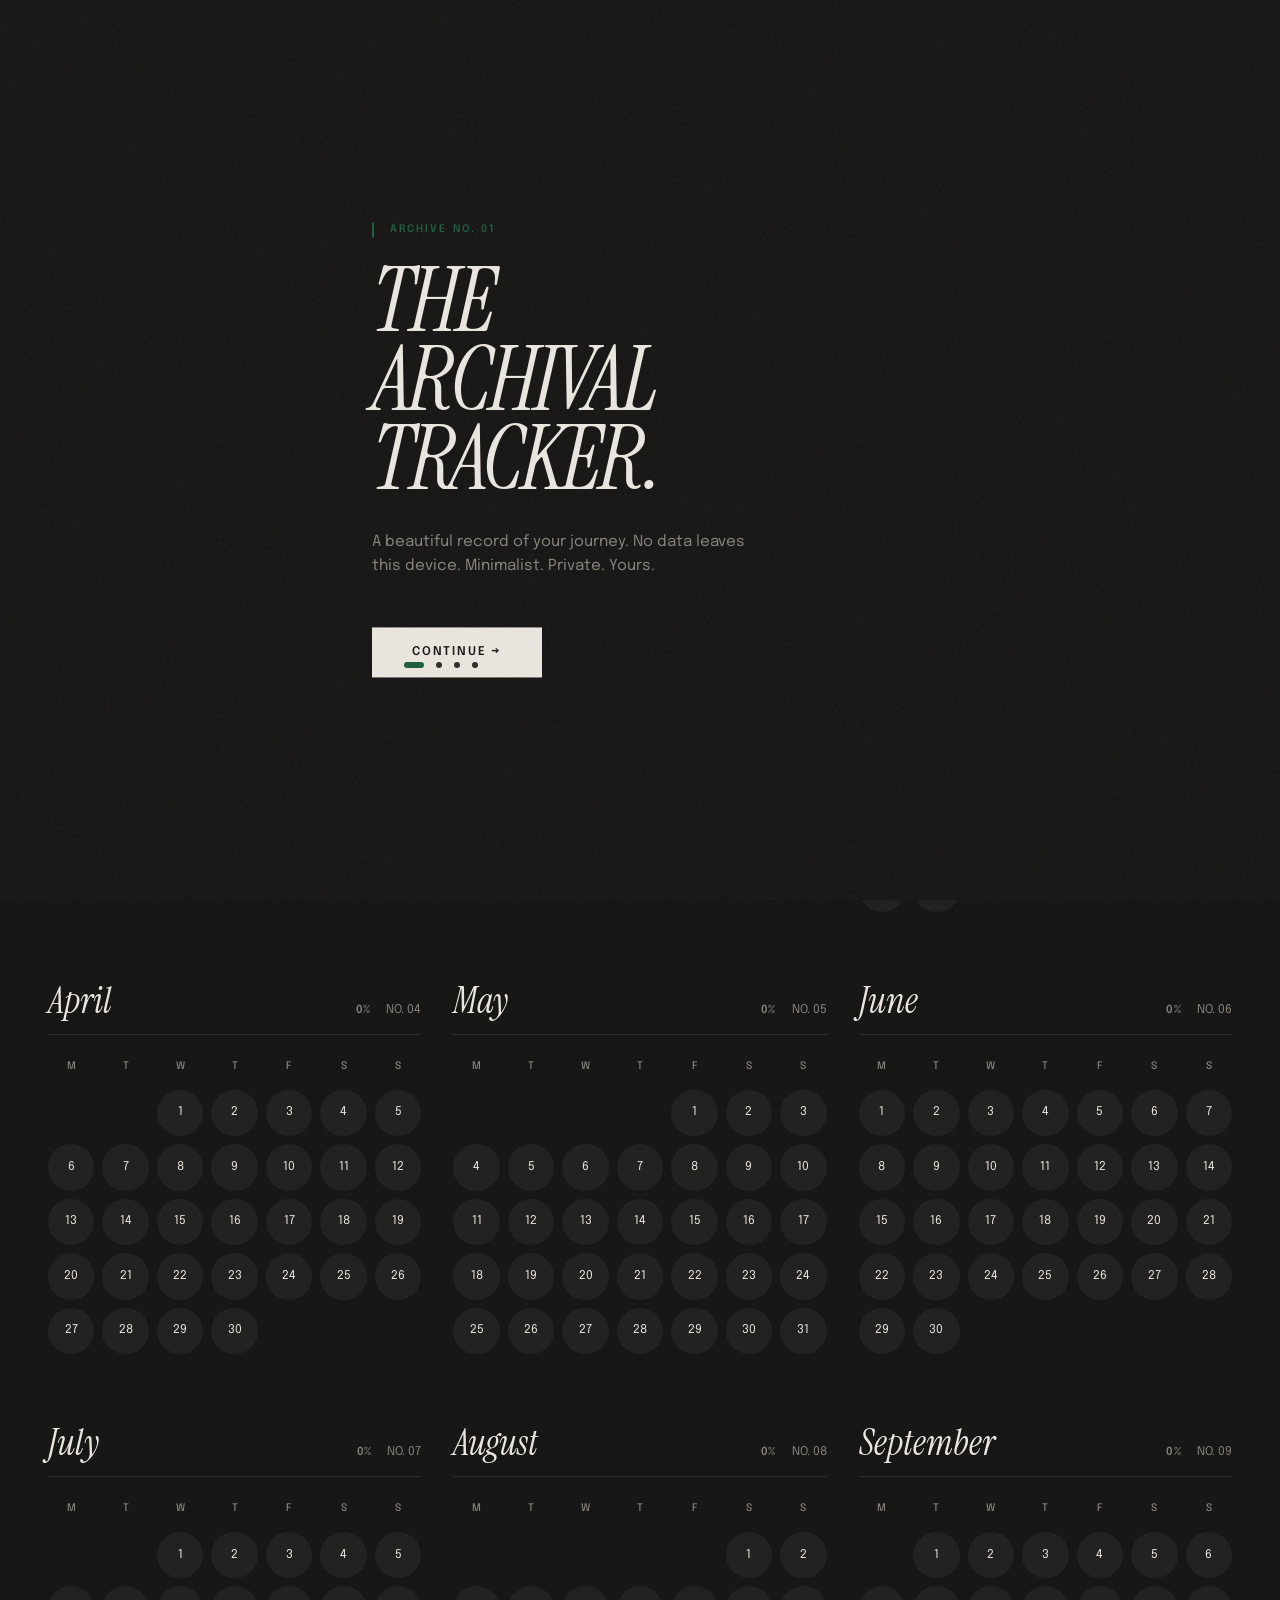
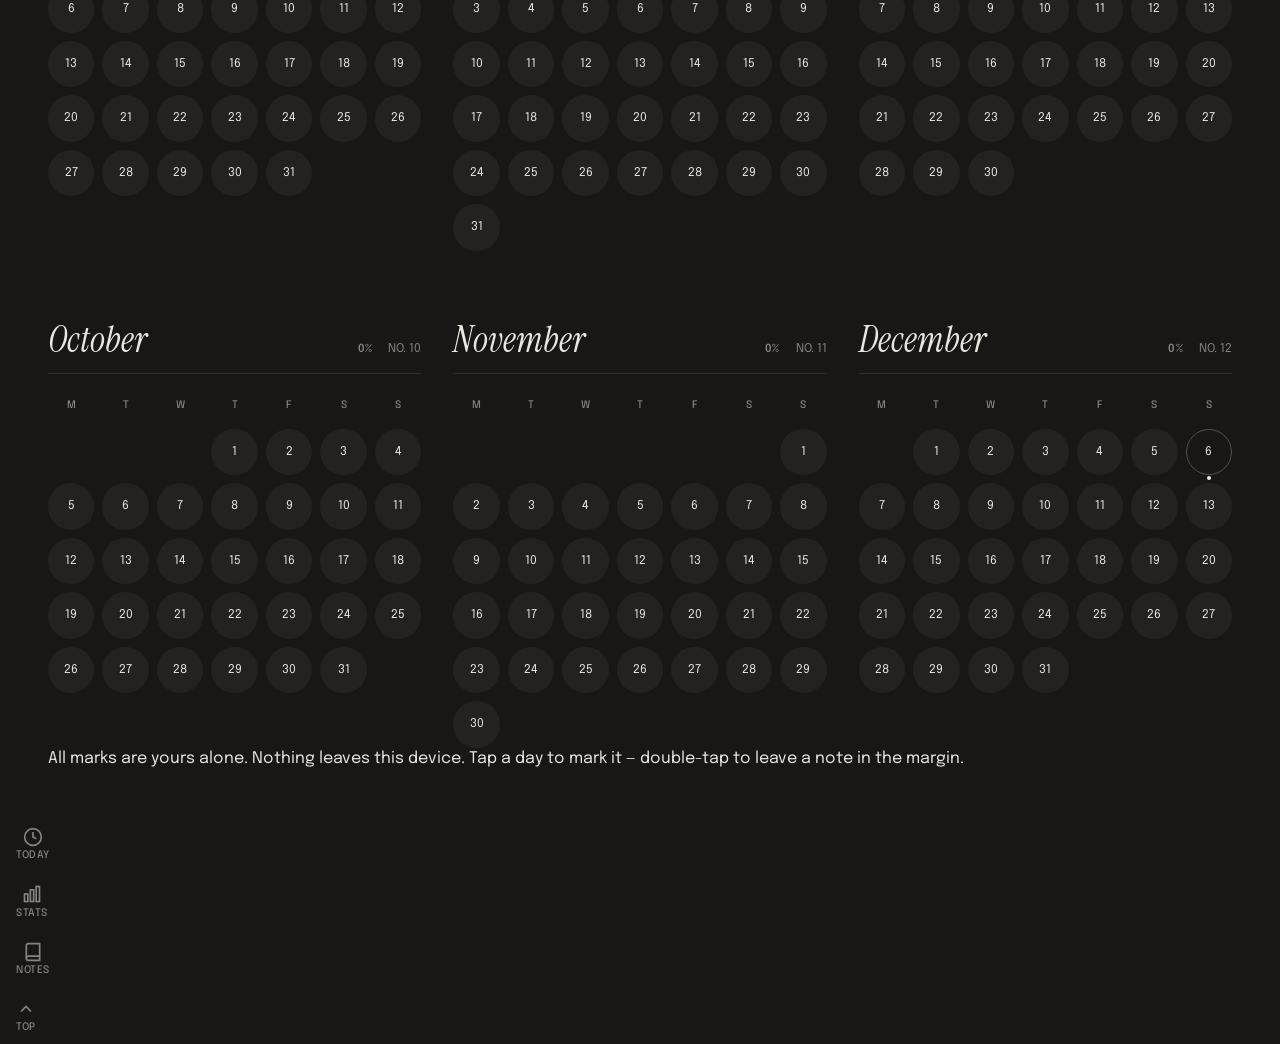
==== commit 7e7187b8: "Add files via upload" ====
--- a/index.html
+++ b/index.html
@@ -91,7 +91,11 @@
                     </div>
 
                     <div class="distribution-panel" id="distribution-panel">
-                        <span class="stat-label">TEMPORAL DISTRIBUTION</span>
+                        <span class="stat-label">
+                            TEMPORAL DISTRIBUTION
+                            <span class="help-icon"
+                                data-tooltip="Distribution of your entries by day of the week. Higher bars reflect more activity on that day.">?</span>
+                        </span>
                         <div class="dist-grid" id="dist-grid">
                             <!-- Populated by JS -->
                         </div>
@@ -155,7 +159,6 @@
                         placeholder="Search notes or #tags">
                 </label>
                 <div class="sidebar-filter-bar">
-                    <span class="sidebar-filter-status" id="sidebar-filter-status">All inscriptions</span>
                     <button class="sidebar-clear-btn" id="sidebar-clear-filters" type="button">Clear</button>
                 </div>
                 <div class="sidebar-tag-rail" id="sidebar-tag-rail">
@@ -221,6 +224,61 @@
     <!-- Hidden Canvas used for high-res Poster rendering -->
     <canvas id="poster-canvas" style="display: none;"></canvas>
 
+    <!-- Poster Configuration Modal (Advanced) -->
+    <div class="modal-overlay" id="poster-modal">
+        <div class="margin-modal poster-config-content">
+            <button class="modal-x" id="poster-x-close" aria-label="Close Modal">&times;</button>
+            <div class="modal-header">Export Archetype</div>
+            <div class="modal-body">
+                <div class="poster-preview-card" id="poster-preview-card">
+                    <div class="preview-mini-header">ARCHIVE 2026</div>
+                    <div class="preview-mini-grid">
+                        <div class="p-dot"></div><div class="p-dot"></div><div class="p-dot"></div>
+                        <div class="p-dot success"></div><div class="p-dot success"></div><div class="p-dot"></div>
+                        <div class="p-dot"></div><div class="p-dot fail"></div><div class="p-dot"></div>
+                    </div>
+                    <div class="preview-mini-stats" id="preview-mini-stats">
+                        <div class="p-bar"></div>
+                        <div class="p-bar"></div>
+                    </div>
+                </div>
+
+                <div class="config-section">
+                    <span class="config-label">Composition</span>
+                    <div class="config-toggles">
+                        <label class="config-toggle-item">
+                            <input type="checkbox" id="config-include-stats" checked>
+                            <span class="toggle-track"></span>
+                            <span class="toggle-text">Summary Statistics</span>
+                        </label>
+                        <label class="config-toggle-item">
+                            <input type="checkbox" id="config-include-notes" checked>
+                            <span class="toggle-track"></span>
+                            <span class="toggle-text">Note Indicators</span>
+                        </label>
+                        <label class="config-toggle-item">
+                            <input type="checkbox" id="config-include-legend" checked>
+                            <span class="toggle-track"></span>
+                            <span class="toggle-text">Color Legend</span>
+                        </label>
+                    </div>
+                </div>
+
+                <div class="config-section">
+                    <span class="config-label">Visual Archetype</span>
+                    <div class="config-segments" id="config-theme-segments">
+                        <button class="segment-btn active" data-value="archival">Archival</button>
+                        <button class="segment-btn" data-value="gallery">Gallery</button>
+                        <button class="segment-btn" data-value="solstice">Solstice</button>
+                    </div>
+                </div>
+            </div>
+            <div class="modal-footer">
+                <button class="modal-btn primary" id="poster-generate-btn">GENERATE & DOWNLOAD</button>
+            </div>
+        </div>
+    </div>
+
     <!-- Premium Editorial Onboarding Overlay -->
     <div class="modal-overlay" id="onboarding-overlay">
         <div class="onboarding-carousel" id="onboarding-carousel">
@@ -228,7 +286,8 @@
             <div class="onboarding-slide active" data-index="0">
                 <div class="onboard-tag">Archive NO. 01</div>
                 <h2 class="onboarding-title">THE<br>ARCHIVAL<br>TRACKER.</h2>
-                <p class="onboarding-sub">A beautiful record of your journey. No data leaves this device. Minimalist. Private. Yours.</p>
+                <p class="onboarding-sub">A beautiful record of your journey. No data leaves this device. Minimalist.
+                    Private. Yours.</p>
                 <div class="onboarding-footer">
                     <button class="onboarding-next-btn">CONTINUE &rarr;</button>
                 </div>
@@ -260,7 +319,8 @@
                 <div class="onboarding-feature-grid">
                     <div class="feature-item wide">
                         <span class="feature-key">DOUBLE TAP</span>
-                        <span class="feature-desc">Open the margin to inscribe your thoughts, tags, or feelings for that specific day.</span>
+                        <span class="feature-desc">Open the margin to inscribe your thoughts, tags, or feelings for that
+                            specific day.</span>
                     </div>
                 </div>
                 <div class="onboarding-footer">
@@ -272,13 +332,14 @@
             <div class="onboarding-slide" data-index="3">
                 <div class="onboard-tag">Record</div>
                 <h2 class="onboarding-title">YOUR LEGACY,<br>EXPORTED.</h2>
-                <p class="onboarding-sub">Generate stunning, high-resolution archival posters of your progress to save or share.</p>
+                <p class="onboarding-sub">Generate stunning, high-resolution archival posters of your progress to save
+                    or share.</p>
                 <div class="onboarding-footer">
                     <button class="onboarding-start-btn" id="onboarding-start-btn">BEGIN RECORDING</button>
                     <button class="onboarding-skip-btn" id="onboarding-skip-btn">Or Skip All</button>
                 </div>
             </div>
-            
+
             <div class="onboarding-pagination" id="onboarding-pagination">
                 <span class="dot active"></span>
                 <span class="dot"></span>
@@ -331,4 +392,4 @@
     </script>
 </body>
 
-</html>
+</html>
--- a/styles.css
+++ b/styles.css
@@ -626,6 +626,60 @@
     letter-spacing: 0.05em;
     color: var(--text-dim);
     line-height: 1.2;
+    display: flex;
+    align-items: center;
+    gap: 0.5rem;
+}
+
+.help-icon {
+    display: inline-flex;
+    align-items: center;
+    justify-content: center;
+    width: 14px;
+    height: 14px;
+    border: 1px solid var(--border-strong);
+    border-radius: 50%;
+    font-size: 0.6rem;
+    color: var(--text-dim);
+    cursor: help;
+    position: relative;
+    transition: all 0.2s ease;
+}
+
+.help-icon:hover {
+    color: var(--text-ink);
+    border-color: var(--text-ink);
+    background: var(--color-hover);
+}
+
+/* Tooltip Styling */
+.help-icon::after {
+    content: attr(data-tooltip);
+    position: absolute;
+    bottom: 150%;
+    left: 50%;
+    transform: translateX(-50%) translateY(10px);
+    background: var(--bg-paper);
+    color: var(--text-ink);
+    border: 1px solid var(--border-strong);
+    padding: 0.75rem 1rem;
+    font-family: var(--font-ui);
+    font-size: 0.65rem;
+    text-transform: none;
+    letter-spacing: normal;
+    white-space: normal;
+    width: 180px;
+    line-height: 1.5;
+    opacity: 0;
+    pointer-events: none;
+    z-index: 3000;
+    transition: all 0.3s cubic-bezier(0.16, 1, 0.3, 1);
+    box-shadow: 0 10px 30px rgba(0,0,0,0.3);
+}
+
+.help-icon:hover::after {
+    opacity: 1;
+    transform: translateX(-50%) translateY(0);
 }
 
 .stat-value {
@@ -1119,17 +1173,18 @@
     position: fixed;
     top: 0;
     left: 0;
-    width: 100vw;
-    height: 100vh;
-    background: rgba(0, 0, 0, 0.6);
+    width: 100%;
+    height: 100%;
+    background: rgba(0, 0, 0, 0.7);
     backdrop-filter: blur(4px);
-    z-index: 1000;
+    z-index: 2000;
     display: flex;
     align-items: center;
     justify-content: center;
     opacity: 0;
     pointer-events: none;
-    transition: opacity var(--transition);
+    transition: opacity 0.4s var(--transition);
+    padding: 1rem; /* Added safe padding for mobile */
 }
 
 .modal-overlay.active {
@@ -1140,11 +1195,13 @@
 .margin-modal {
     position: relative;
     background: var(--bg-paper);
-    padding: 3rem;
-    width: 90%;
+    width: 100%;
     max-width: 500px;
+    padding: clamp(1.5rem, 5vw, 3.5rem); /* Responsive padding */
+    box-shadow: 0 40px 100px rgba(0,0,0,0.5);
     border: 1px solid var(--border-subtle);
-    box-shadow: 0 24px 48px rgba(0, 0, 0, 0.2);
+    max-height: 90vh; /* Ensure modal stays within viewport */
+    overflow-y: auto; /* Handle overflow */
     transform: translateY(20px);
     transition: transform var(--transition);
 }
@@ -1313,12 +1370,14 @@
 
 .onboarding-carousel {
     position: relative;
-    width: 100%;
+    width: 95%; /* Responsive width */
     max-width: 600px;
-    padding: 3rem;
-    min-height: 500px;
+    padding: clamp(1.5rem, 5vw, 3rem);
+    min-height: clamp(350px, 70vh, 500px); /* Fluid height */
     display: flex;
     flex-direction: column;
+    overflow-y: auto;
+    overflow-x: hidden;
 }
 
 .onboarding-slide {
@@ -1375,9 +1434,9 @@
 
 .onboarding-feature-grid {
     display: grid;
-    grid-template-columns: repeat(2, 1fr);
-    gap: 2rem;
-    margin-bottom: 3rem;
+    grid-template-columns: repeat(auto-fit, minmax(180px, 1fr)); /* Stack on narrow screens */
+    gap: 1.5rem;
+    margin-bottom: 2rem;
     border-top: 1px solid var(--border-subtle);
     padding-top: 2rem;
 }
@@ -1471,8 +1530,173 @@
    COLOPHON / FOOTER
    ========================================================================== */
 
-.colophon {
-    margin-top: 6rem;
+/* Advanced Poster Configuration Modal Styles */
+.poster-config-content {
+    max-width: 550px;
+    padding: 2.5rem;
+}
+
+.poster-preview-card {
+    background: var(--color-neutral);
+    border: 1px solid var(--border-subtle);
+    padding: 1.5rem;
+    margin-bottom: 2rem;
+    border-radius: 4px;
+    display: flex;
+    flex-direction: column;
+    gap: 1rem;
+    transition: all 0.4s var(--transition);
+    position: relative;
+    overflow: hidden;
+}
+
+.poster-preview-card.theme-gallery {
+    background: #fff;
+    border-color: #eee;
+}
+
+.poster-preview-card.theme-solstice {
+    background: #163020; /* Deep Green */
+    border-color: #D4AF37;
+}
+
+.preview-mini-header {
+    font-size: 0.5rem;
+    letter-spacing: 0.2rem;
+    color: var(--text-dim);
+}
+
+.preview-mini-grid {
+    display: grid;
+    grid-template-columns: repeat(3, 1fr);
+    gap: 4px;
+    width: 60px;
+}
+
+.p-dot {
+    width: 6px;
+    height: 6px;
+    border-radius: 50%;
+    background: var(--border-strong);
+}
+
+.p-dot.success { background: var(--color-success); }
+.p-dot.fail { background: var(--color-fail); }
+
+.preview-mini-stats {
+    display: flex;
+    gap: 8px;
+    margin-top: auto;
+}
+
+.config-include-stats-hidden .preview-mini-stats {
+    display: none;
+}
+
+.p-bar {
+    height: 4px;
+    width: 40px;
+    background: var(--border-subtle);
+    border-radius: 2px;
+}
+
+.config-section {
+    margin-bottom: 1.5rem;
+}
+
+.config-label {
+    display: block;
+    font-size: 0.6rem;
+    text-transform: uppercase;
+    letter-spacing: 0.15em;
+    color: var(--text-dim);
+    margin-bottom: 1rem;
+    font-weight: 600;
+}
+
+.config-toggles {
+    display: flex;
+    flex-direction: column;
+    gap: 0.8rem;
+}
+
+.config-toggle-item {
+    display: flex;
+    align-items: center;
+    gap: 1rem;
+    cursor: pointer;
+    font-family: var(--font-ui);
+    font-size: 0.82rem;
+    color: var(--text-ink);
+}
+
+.config-toggle-item input {
+    display: none;
+}
+
+.toggle-track {
+    width: 32px;
+    height: 18px;
+    background: var(--border-subtle);
+    border-radius: 20px;
+    position: relative;
+    transition: all 0.3s ease;
+}
+
+.toggle-track::after {
+    content: '';
+    position: absolute;
+    top: 3px;
+    left: 3px;
+    width: 12px;
+    height: 12px;
+    background: var(--text-dim);
+    border-radius: 50%;
+    transition: all 0.3s cubic-bezier(0.16, 1, 0.3, 1);
+}
+
+.config-toggle-item input:checked + .toggle-track {
+    background: var(--color-success);
+}
+
+.config-toggle-item input:checked + .toggle-track::after {
+    left: 17px;
+    background: #fff;
+}
+
+.config-segments {
+    display: flex;
+    background: var(--color-neutral);
+    border: 1px solid var(--border-subtle);
+    border-radius: 4px;
+    padding: 2px;
+}
+
+.segment-btn {
+    flex: 1;
+    background: none;
+    border: none;
+    padding: 0.6rem;
+    font-family: var(--font-ui);
+    font-size: 0.65rem;
+    font-weight: 600;
+    text-transform: uppercase;
+    letter-spacing: 0.05em;
+    color: var(--text-dim);
+    cursor: pointer;
+    transition: all 0.3s ease;
+    border-radius: 2px;
+}
+
+.segment-btn.active {
+    background: var(--bg-paper);
+    color: var(--text-ink);
+    box-shadow: 0 2px 8px rgba(0,0,0,0.2);
+}
+
+.segment-btn:hover:not(.active) {
+    color: var(--text-ink);
+}
     padding-top: 2rem;
     padding-bottom: 5rem;
     /* Extra space for bottom nav on mobile */
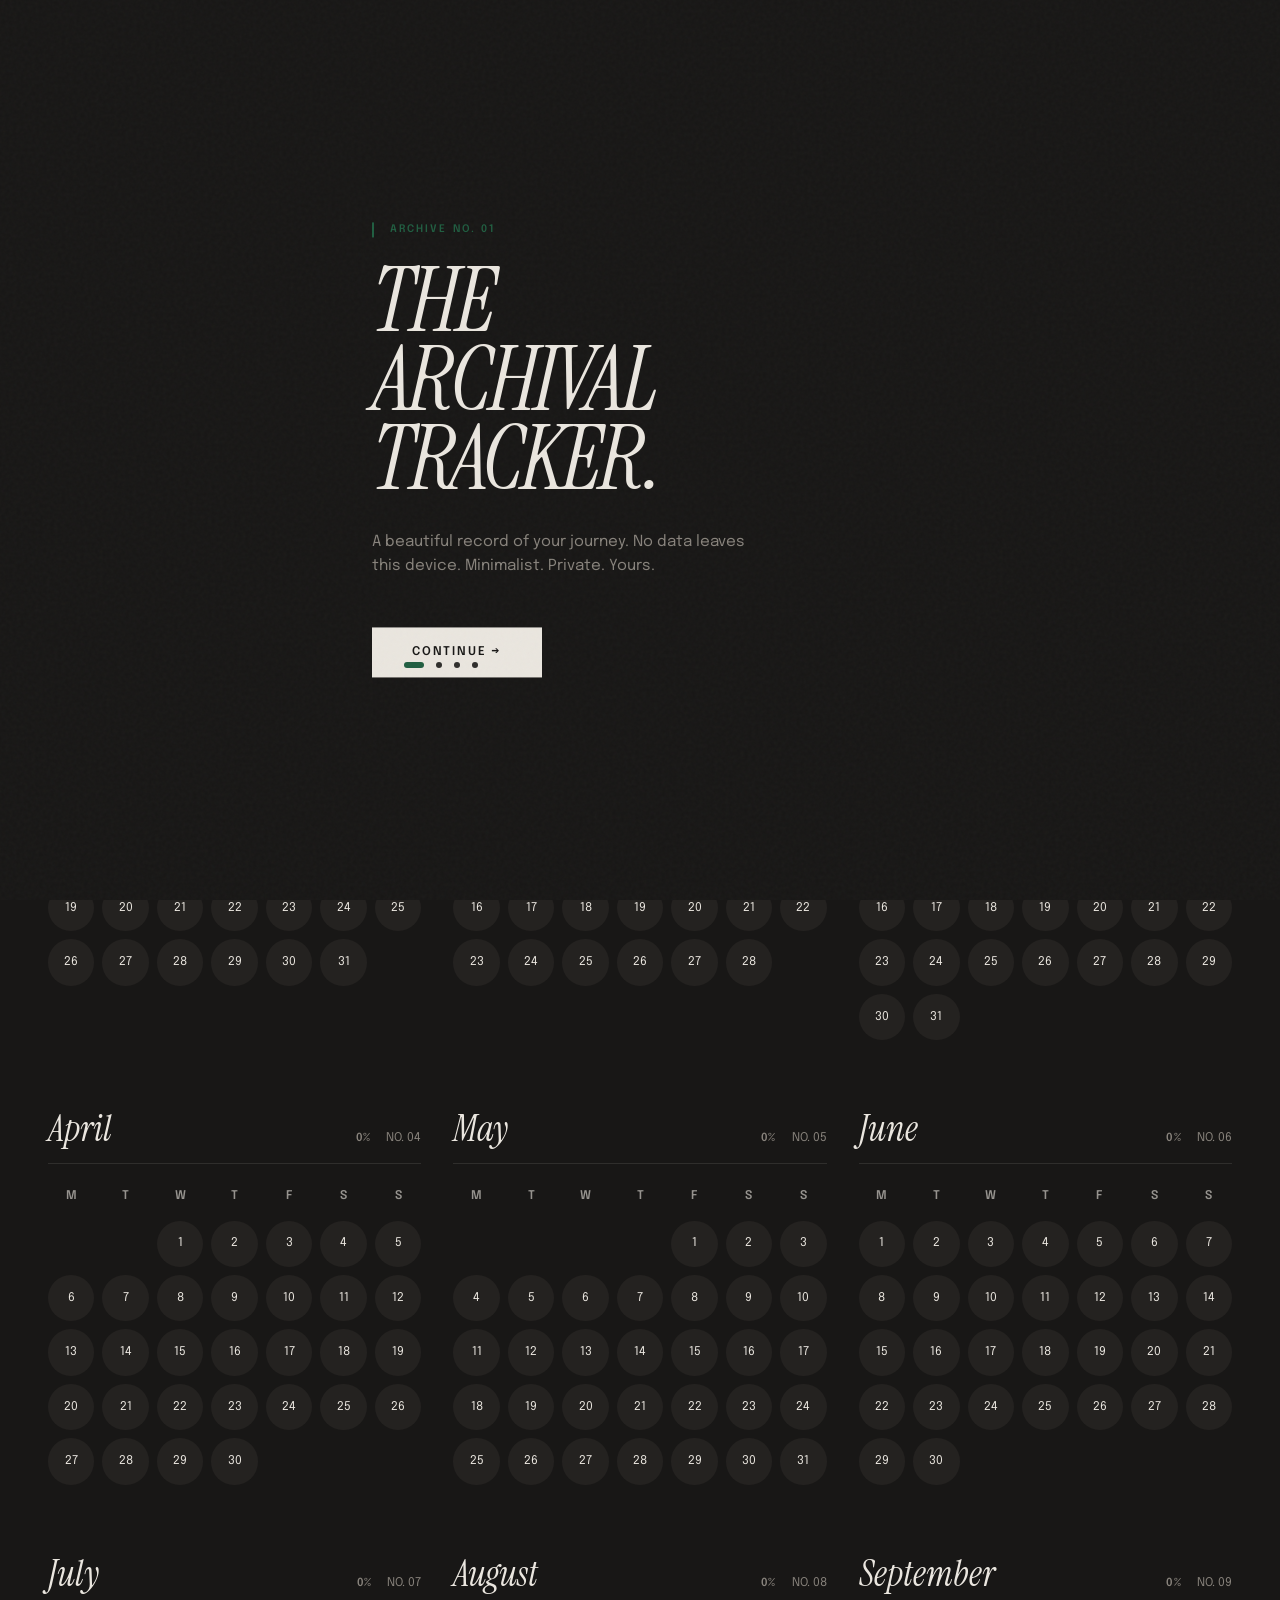
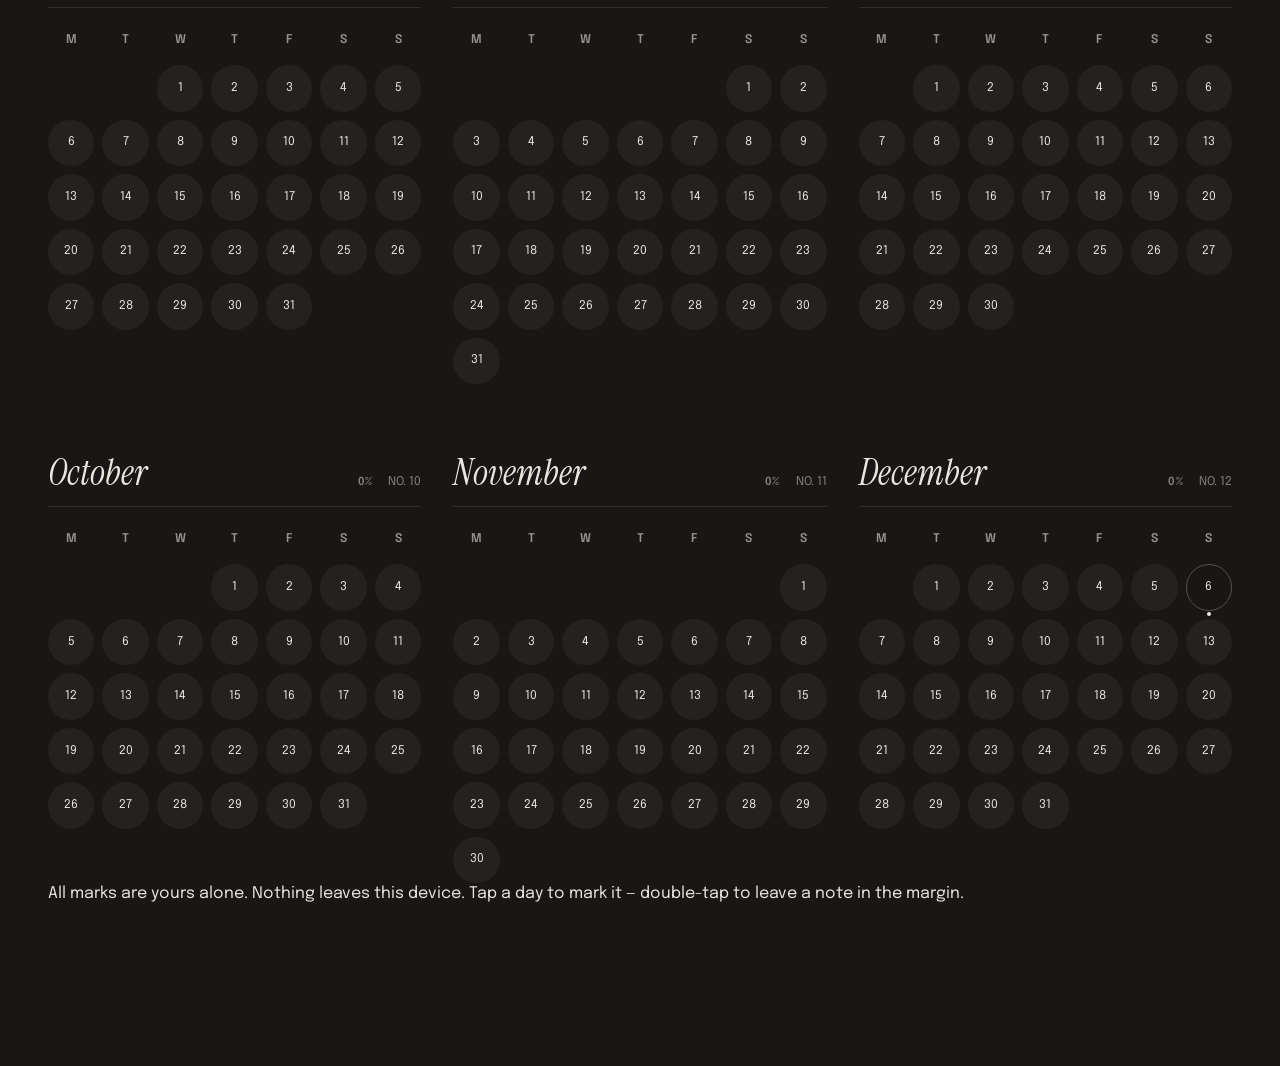
==== commit b74b9a59: "Add files via upload" ====
--- a/index.html
+++ b/index.html
@@ -73,21 +73,23 @@
                 <div class="stats-panel">
                     <button class="modal-x" id="stats-x-close" aria-label="Close Stats">&times;</button>
 
-                    <div class="stat-block">
-                        <span class="stat-label">Running<br>Streak</span>
-                        <span class="stat-value" id="streak-val">0</span>
-                    </div>
-                    <div class="stat-block">
-                        <span class="stat-label">Longest<br>Streak</span>
-                        <span class="stat-value best-val" id="best-streak-val">0</span>
-                    </div>
-                    <div class="stat-block">
-                        <span class="stat-label">Days<br>Clean</span>
-                        <span class="stat-value success-val" id="success-val">0</span>
-                    </div>
-                    <div class="stat-block">
-                        <span class="stat-label">Days<br>Relapsed</span>
-                        <span class="stat-value fail-val" id="fail-val">0</span>
+                    <div class="stats-panel-grid">
+                        <div class="stat-block">
+                            <span class="stat-label">Running<br>Streak</span>
+                            <span class="stat-value" id="streak-val">0</span>
+                        </div>
+                        <div class="stat-block">
+                            <span class="stat-label">Longest<br>Streak</span>
+                            <span class="stat-value best-val" id="best-streak-val">0</span>
+                        </div>
+                        <div class="stat-block">
+                            <span class="stat-label">Days<br>Clean</span>
+                            <span class="stat-value success-val" id="success-val">0</span>
+                        </div>
+                        <div class="stat-block">
+                            <span class="stat-label">Days<br>Relapsed</span>
+                            <span class="stat-value fail-val" id="fail-val">0</span>
+                        </div>
                     </div>
 
                     <div class="distribution-panel" id="distribution-panel">
@@ -109,7 +111,7 @@
 
                         <div class="actions">
                             <button class="text-btn" id="undo-btn">Retract Last Mark</button>
-                            <button class="text-btn" id="share-btn">Share Progress</button>
+                            <button class="text-btn" id="share-btn">Save Poster</button>
                             <button class="text-btn" id="export-btn">Archive to File</button>
                             <label for="import-file" class="text-btn" id="import-btn">Restore from File</label>
                             <input type="file" id="import-file" accept=".json" style="display: none;">
--- a/styles.css
+++ b/styles.css
@@ -91,6 +91,7 @@
     max-width: 1400px; /* Cap for ultra-wide */
     margin: 0 auto;
     padding: clamp(2rem, 5vh, 4rem) clamp(1rem, 5vw, 3rem);
+    padding-bottom: 10rem; /* Ensure space for fixed bottom nav */
     flex: 1;
     min-width: 0;
 }
@@ -652,6 +653,11 @@
     background: var(--color-hover);
 }
 
+.text-btn:active {
+    transform: scale(0.98);
+    background: var(--color-hover);
+}
+
 /* Tooltip Styling */
 .help-icon::after {
     content: attr(data-tooltip);
@@ -997,10 +1003,11 @@
 .day-label {
     text-align: center;
     font-family: var(--font-ui);
-    font-size: 0.65rem;
-    color: var(--text-dim);
+    font-size: 0.75rem; /* Increased for mobile visibility */
+    color: var(--text-ink); /* Brighter for mobile */
+    opacity: 0.6;
     margin-bottom: 0.5rem;
-    font-weight: 500;
+    font-weight: 600;
 }
 
 .day-cell {
@@ -1697,12 +1704,15 @@
 .segment-btn:hover:not(.active) {
     color: var(--text-ink);
 }
-    padding-top: 2rem;
-    padding-bottom: 5rem;
-    /* Extra space for bottom nav on mobile */
+
+.footer-note {
+    padding-top: 3rem;
+    padding-bottom: 2rem;
+    margin-bottom: 6rem; /* Extra push above bottom nav */
     border-top: 1px solid var(--border-subtle);
     font-size: 0.65rem;
     color: var(--text-dim);
+    line-height: 1.6;
     text-transform: uppercase;
     letter-spacing: 0.05em;
     text-align: center;
@@ -1754,6 +1764,12 @@
 .bnav-item:hover,
 .bnav-item:active {
     color: var(--text-ink);
+    background: rgba(255, 255, 255, 0.03);
+}
+
+.bnav-item:active {
+    transform: scale(0.95);
+    transition: transform 0.1s ease;
 }
 
 .bnav-item:hover svg,
@@ -1808,10 +1824,17 @@
     }
 
     .masthead {
-        flex-direction: row;
+        display: flex;
+        flex-direction: column;
         align-items: center;
-        gap: 0;
-        margin-bottom: 2rem;
+        text-align: center;
+        gap: 0.5rem;
+        margin-bottom: 4rem; /* More space for the editorial year */
+    }
+
+    .title-lockup {
+        align-items: center;
+        margin-bottom: 1rem;
     }
 
     .mobile-menu-toggle {
@@ -1957,10 +1980,19 @@
 
 @media (max-width: 600px) {
     .stats-panel.active {
+        display: flex;
+        flex-direction: column;
+        justify-content: flex-start;
+        gap: 2.5rem;
+        padding: 5rem 2rem;
+        overflow-y: auto;
+    }
+
+    .stats-panel-grid {
         display: grid;
         grid-template-columns: 1fr 1fr;
-        gap: 1.5rem;
-        align-content: center;
+        gap: 2rem;
+        width: 100%;
     }
     
     /* mobile close btn positioning removed */
@@ -2001,10 +2033,15 @@
         margin-bottom: 2.5rem;
     }
 
-    /* Single column calendar */
+    /* Single column calendar - Editorial spacing */
     .calendar-layout {
         grid-template-columns: 1fr;
-        gap: 3rem;
+        gap: 5rem; /* Increased breathing room */
+    }
+
+    .month-card {
+        padding-bottom: 2rem;
+        border-bottom: 1px solid var(--border-subtle);
     }
 
     .month-header {
@@ -2045,3 +2082,51 @@
         /* 1 column for stats */
     }
 }
+
+/* Elite PWA: Toast Notifications */
+.pwa-toast {
+    position: fixed;
+    bottom: 100px; /* Above bottom nav */
+    left: 50%;
+    transform: translateX(-50%) translateY(20px);
+    background: var(--bg-paper);
+    color: var(--text-ink);
+    padding: 0.8rem 1.5rem;
+    border: 1px solid var(--border-subtle);
+    font-size: 0.7rem;
+    font-weight: 600;
+    letter-spacing: 0.1em;
+    text-transform: uppercase;
+    z-index: 5000;
+    opacity: 0;
+    pointer-events: none;
+    transition: all 0.5s cubic-bezier(0.16, 1, 0.3, 1);
+    box-shadow: 0 10px 30px rgba(0,0,0,0.3);
+}
+
+.pwa-toast.visible {
+    opacity: 1;
+    transform: translateX(-50%) translateY(0);
+}
+
+.pwa-toast.success {
+    border-top: 2px solid var(--color-success);
+}
+
+.pwa-toast.info {
+    border-top: 2px solid var(--color-today);
+}
+
+/* Elite PWA: Window Controls Overlay (WCO) */
+.desktop-nav.wco-active {
+    padding-top: env(titlebar-area-inset-top, 0px);
+    height: calc(var(--nav-height) + env(titlebar-area-inset-top, 0px));
+}
+
+@media (max-width: 768px) {
+    .pwa-toast {
+        bottom: 120px; /* Adjust for mobile bottom nav height */
+        width: 90%;
+        text-align: center;
+    }
+}
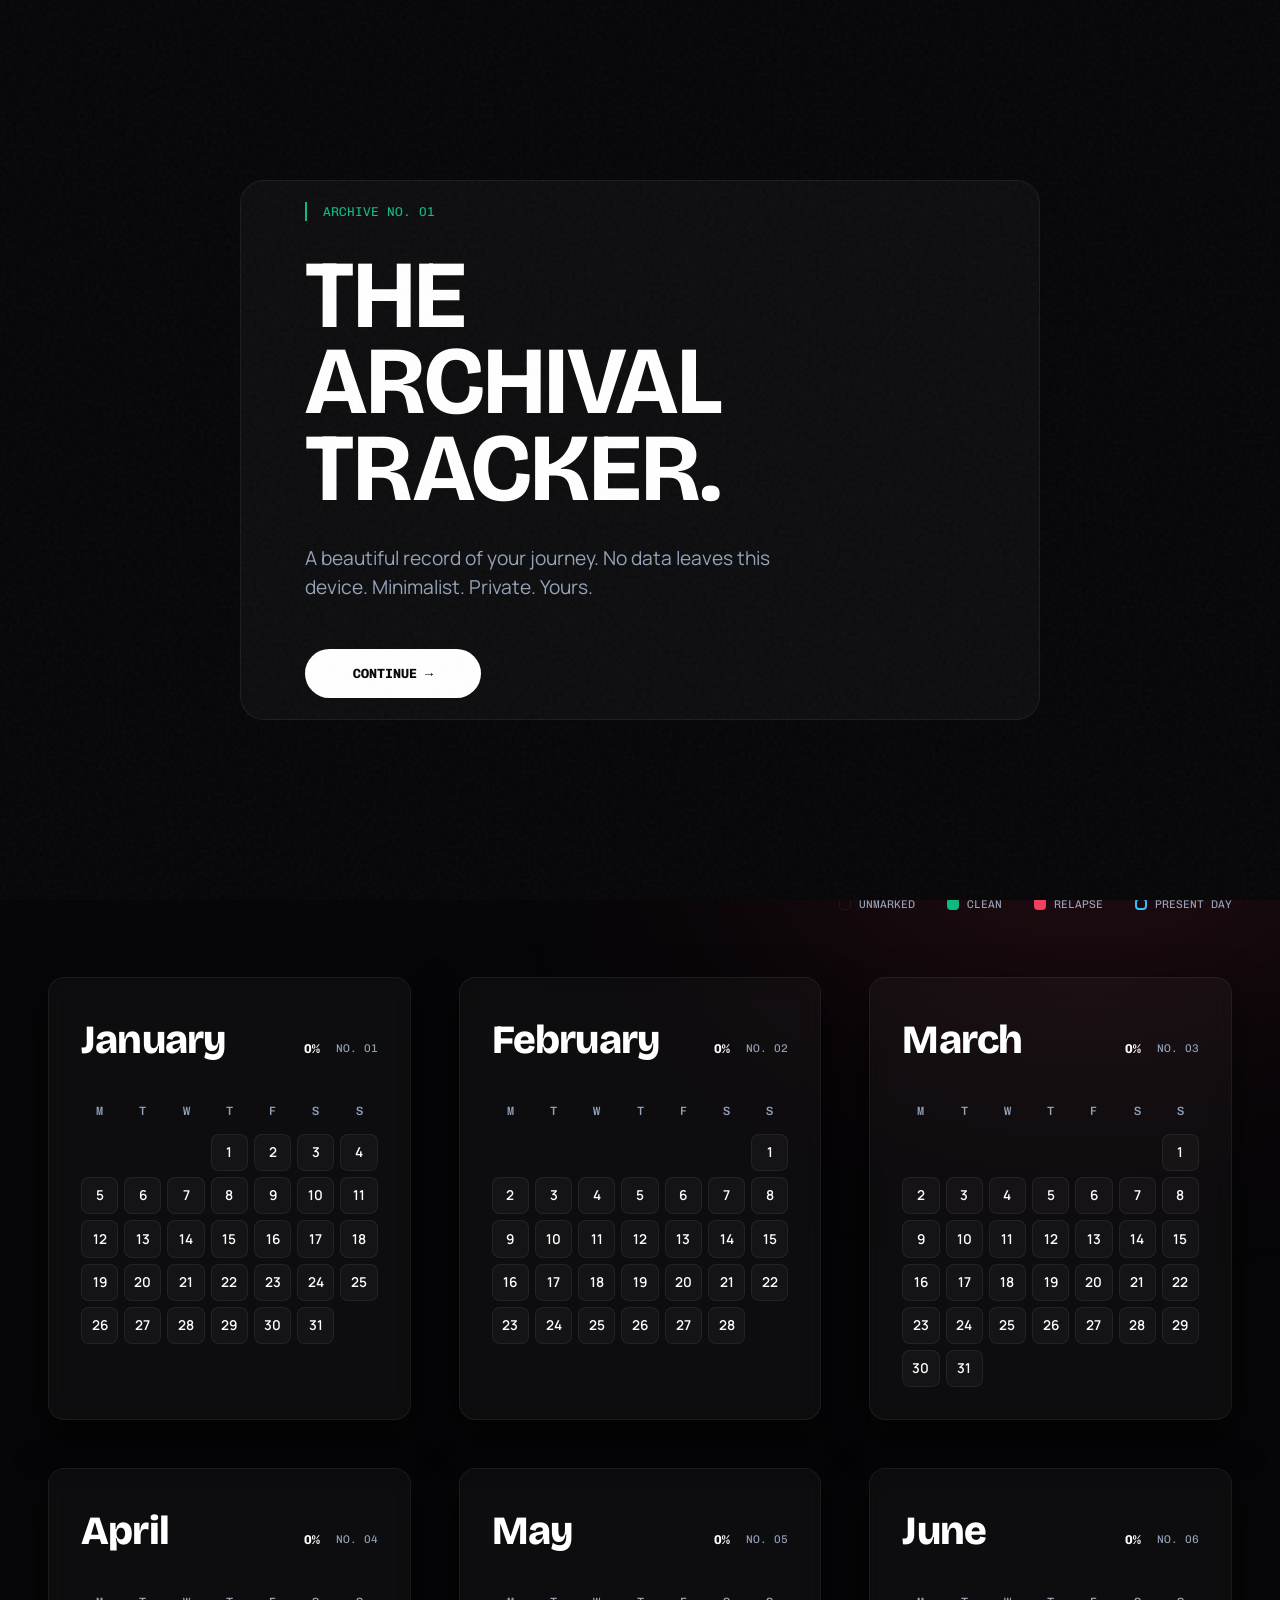
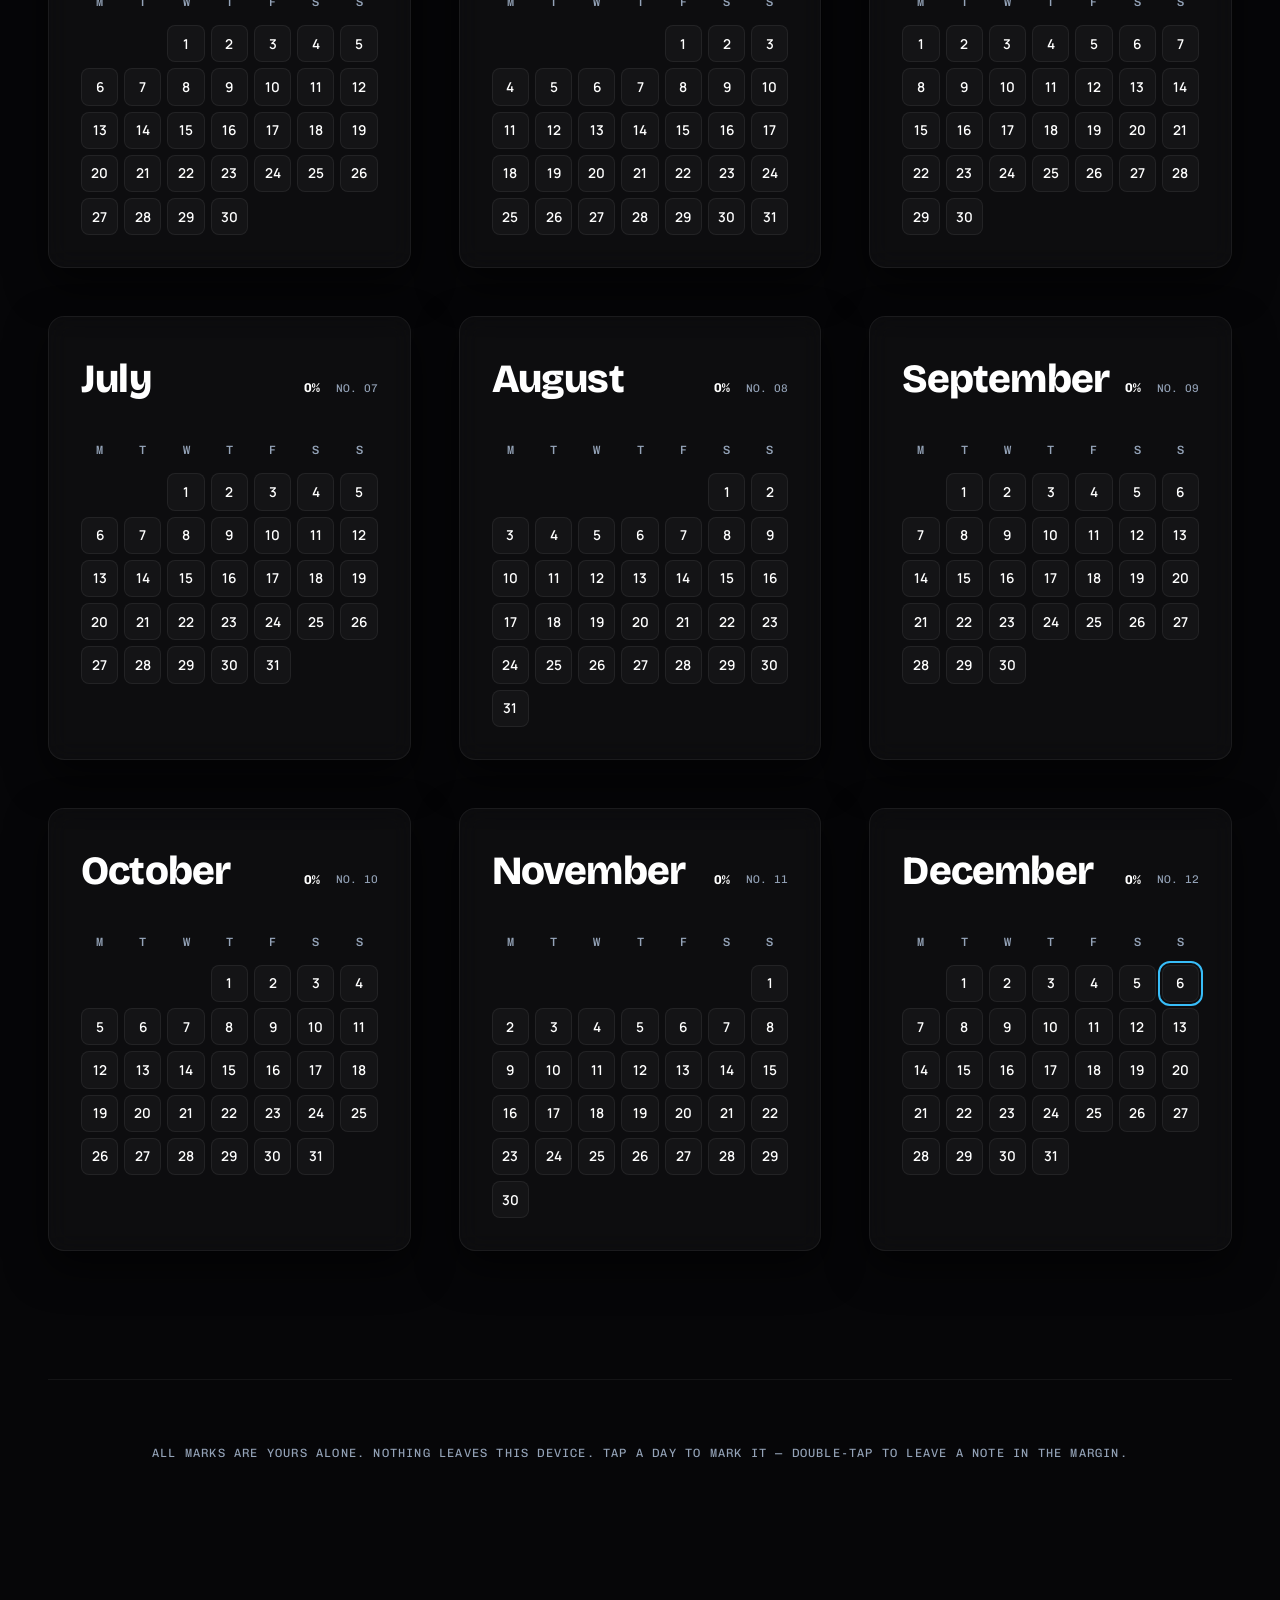
==== commit 0097af32: "Add files via upload" ====
--- a/index.html
+++ b/index.html
@@ -13,12 +13,10 @@
         href="data:image/svg+xml,%3Csvg xmlns='http://www.w3.org/2000/svg' viewBox='0 0 100 100'%3E%3Crect width='100' height='100' rx='20' fill='%23181716'/%3E%3Ccircle cx='50' cy='50' r='28' fill='none' stroke='%23EAE6DF' stroke-width='4'/%3E%3C/svg%3E"
         type="image/svg+xml">
 
-    <!-- Editorial Typography: Instrument Serif & Epilogue -->
+    <!-- Kinetic Studio Typography: Bricolage Grotesque, Chivo Mono, Manrope -->
     <link rel="preconnect" href="https://fonts.googleapis.com">
     <link rel="preconnect" href="https://fonts.gstatic.com" crossorigin>
-    <link
-        href="https://fonts.googleapis.com/css2?family=Epilogue:wght@300;400;500;600&family=Instrument+Serif:ital@0;1&display=swap"
-        rel="stylesheet">
+    <link href="https://fonts.googleapis.com/css2?family=Bricolage+Grotesque:opsz,wght@12..96,400..800&family=Chivo+Mono:wght@300;400;500;700&family=Manrope:wght@400;500;600;800&display=swap" rel="stylesheet">
 
     <!-- PWA Settings -->
     <link rel="manifest" href="manifest.json">
@@ -44,8 +42,8 @@
         <div class="desktop-nav-inner">
             <span class="nav-brand">THE DAILY TRACKER </span>
             <div class="nav-links">
-                <a href="#" class="nav-link" id="nav-jump-today">Today</a>
-                <a href="#" class="nav-link" id="nav-toggle-notes">Notes</a>
+                <button type="button" class="nav-link" id="nav-jump-today">Today</button>
+                <button type="button" class="nav-link" id="nav-toggle-notes">Notes</button>
                 <button class="nav-link" id="nav-theme-toggle">Light Mode</button>
                 <button class="nav-link" id="nav-export-poster">Save Poster</button>
             </div>
@@ -56,19 +54,18 @@
         <main class="page-container">
             <header class="masthead">
                 <div class="title-lockup">
-                    <span class="eyebrow"></span>
-                    <h1 class="logo">
-                        <span class="year-prefix">NO.</span><span id="current-year" class="year-main">2026</span>
-                    </h1>
-                </div>
-
-                <button class="mobile-menu-toggle" id="mobile-menu-toggle" aria-label="Toggle Menu">
-                    <span class="line line-1"></span>
-                    <span class="line line-2"></span>
-                    <span class="line line-3"></span>
-                </button>
-
-                <div class="header-divider"></div>
+                    <div class="title-lockup-left">
+                        <span class="eyebrow">Yearly Record</span>
+                        <h1 class="logo">
+                            <span class="year-prefix">NO.</span><span id="current-year" class="year-main">2026</span>
+                        </h1>
+                    </div>
+                    <button class="mobile-menu-toggle" id="mobile-menu-toggle" aria-label="Toggle Menu">
+                        <span class="line line-1"></span>
+                        <span class="line line-2"></span>
+                        <span class="line line-3"></span>
+                    </button>
+                </div>
 
                 <div class="stats-panel">
                     <button class="modal-x" id="stats-x-close" aria-label="Close Stats">&times;</button>
@@ -140,7 +137,7 @@
                 <!-- Calendar months will be injected here via JS -->
             </section>
 
-            <footer class="colophon">
+            <footer class="colophon footer-note">
                 <p>All marks are yours alone. Nothing leaves this device. Tap a day to mark it — double-tap to leave a
                     note in the margin.</p>
             </footer>
--- a/styles.css
+++ b/styles.css
@@ -1,2132 +1,608 @@
-/* ==========================================================================
-   DESIGN SYSTEM
-   Aesthetic: High-End Editorial / Exhibition / Archival Record
-   ========================================================================== */
-
-:root {
-    /* Colors (Dark theme default) */
-    --bg-paper: #181716;
-    --text-ink: #EAE6DF;
-    --text-dim: #88837C;
-    --border-subtle: #2F2E2C;
-    --border-strong: #54514D;
-
-    /* Functional Colors */
-    --color-success: #205E41;
-    /* Deep Archival Forest Green */
-    --color-success-hover: #2B7A55;
-    --color-fail: #D64235;
-    --color-fail-hover: #E25043;
-    --color-neutral: #242220;
-    --color-today: #EAE6DF;
-    --color-hover: #2F2D2B;
-    --shadow-hover: rgba(0, 0, 0, 0.4);
-
-    --text-on-color: #fff;
-
-    /* Typography */
-    --font-display: 'Instrument Serif', serif;
-    --font-ui: 'Epilogue', sans-serif;
-
-    /* Rhythm */
-    --spacing-unit: 1rem;
-    --transition: 0.4s cubic-bezier(0.16, 1, 0.3, 1);
-}
-
-:root[data-theme="light"] {
-    --bg-paper: #EFECE6;
-    --text-ink: #191817;
-    --text-dim: #7A756C;
-    --border-subtle: #D8D4CC;
-    --border-strong: #A8A5A0;
-
-    --color-success: #1E5033;
-    /* Deep Archival Forest Green (Light mode) */
-    --color-success-hover: #163D27;
-    --color-fail: #D13426;
-    --color-fail-hover: #A6291E;
-    --color-neutral: #E4E0D8;
-    --color-today: #191817;
-    --color-hover: #fff;
-    --shadow-hover: rgba(0, 0, 0, 0.06);
-
-    --text-on-color: #fff;
-}
-
-/* ==========================================================================
-   BASE & RESET
-   ========================================================================== */
-
-* {
-    margin: 0;
-    padding: 0;
-    box-sizing: border-box;
-}
-
-body {
-    background-color: var(--bg-paper);
-    color: var(--text-ink);
-    font-family: var(--font-ui);
-    min-height: 100vh;
-    overflow-x: hidden;
-    line-height: 1.4;
-    -webkit-font-smoothing: antialiased;
-    -moz-osx-font-smoothing: grayscale;
-}
-
-/* Subtle fibrous paper texture */
-.texture-overlay {
-    position: fixed;
-    top: 0;
-    left: 0;
-    width: 100vw;
-    height: 100vh;
-    pointer-events: none;
-    z-index: 9999;
-    opacity: 0.03;
-    background-image: url("data:image/svg+xml,%3Csvg viewBox='0 0 200 200' xmlns='http://www.w3.org/2000/svg'%3E%3Cfilter id='noiseFilter'%3E%3CfeTurbulence type='fractalNoise' baseFrequency='1.2' numOctaves='3' stitchTiles='stitch'/%3E%3C/filter%3E%3Crect width='100%25' height='100%25' filter='url(%23noiseFilter)'/%3E%3C/svg%3E");
-}
-
-.page-container {
-    max-width: 1400px; /* Cap for ultra-wide */
-    margin: 0 auto;
-    padding: clamp(2rem, 5vh, 4rem) clamp(1rem, 5vw, 3rem);
-    padding-bottom: 10rem; /* Ensure space for fixed bottom nav */
-    flex: 1;
-    min-width: 0;
-}
-
-/* ==========================================================================
-   ADVANCED PWA / OS INTEGRATION
-   ========================================================================== */
-
-.title-bar-overlay {
-    display: none;
-    position: fixed;
-    top: 0;
-    left: env(titlebar-area-x, 0);
-    width: env(titlebar-area-width, 100%);
-    height: env(titlebar-area-height, 33px);
-    z-index: 10000;
-    -webkit-app-region: drag;
-    app-region: drag;
-    background-color: var(--bg-paper);
-    align-items: center;
-    padding-left: 1rem;
-    border-bottom: 1px solid var(--border-subtle);
-}
-
-@media (display-mode: window-controls-overlay) {
-    .title-bar-overlay {
-        display: flex;
-    }
-    
-    .desktop-nav {
-        top: env(titlebar-area-height, 33px);
-    }
-    
-    .page-container {
-        padding-top: calc(env(titlebar-area-height, 33px) + 4rem);
-    }
-}
-
-.title-bar-text {
-    font-family: var(--font-ui);
-    font-size: 0.7rem;
-    font-weight: 600;
-    text-transform: uppercase;
-    letter-spacing: 0.1em;
-    color: var(--text-dim);
-    pointer-events: none;
-}
-
-/* ==========================================================================
-   DESKTOP NAVIGATION BAR
-   ========================================================================== */
-
-.desktop-nav {
-    position: sticky;
-    top: 0;
-    z-index: 1100;
-    background: var(--bg-paper);
-    border-bottom: 1px solid var(--border-subtle);
-    padding: 0 calc(var(--spacing-unit) * 3);
-}
-
-.desktop-nav-inner {
-    max-width: 1400px;
-    margin: 0 auto;
-    display: flex;
-    align-items: center;
-    justify-content: space-between;
-    height: 3rem;
-}
-
-.nav-brand {
-    font-family: var(--font-ui);
-    font-size: 0.75rem;
-    font-weight: 600;
-    text-transform: uppercase;
-    letter-spacing: 0.1em;
-    color: var(--text-dim);
-}
-
-.nav-brand em {
-    font-style: italic;
-    font-weight: 400;
-    font-family: var(--font-display);
-    font-size: 0.85rem;
-    letter-spacing: 0;
-}
-
-.nav-links {
-    display: flex;
-    align-items: center;
-    gap: 2rem;
-}
-
-.nav-link {
-    background: none;
-    border: none;
-    font-family: var(--font-ui);
-    font-size: 0.7rem;
-    font-weight: 500;
-    text-transform: uppercase;
-    letter-spacing: 0.08em;
-    color: var(--text-dim);
-    cursor: pointer;
-    text-decoration: none;
-    transition: color 0.2s ease;
-    padding: 0;
-}
-
-.nav-link:hover {
-    color: var(--text-ink);
-}
-
-/* ==========================================================================
-   APP LAYOUT (Desktop: sidebar + main)
-   ========================================================================== */
-
-.app-layout {
-    display: flex;
-    max-width: 1800px;
-    margin: 0 auto;
-}
-
-/* ==========================================================================
-   NOTES SIDEBAR (Desktop only)
-   ========================================================================== */
-
-.notes-sidebar {
-    display: none;
-    /* Hidden by default on all screens */
-    width: 300px;
-    flex-shrink: 0;
-    border-left: 1px solid var(--border-subtle);
-    padding: 3rem 2rem;
-    position: sticky;
-    top: 3rem;
-    height: calc(100vh - 3rem);
-    overflow-y: auto;
-}
-
-.notes-sidebar.active {
-    display: block;
-}
-
-.sidebar-header {
-    margin-bottom: 2rem;
-    padding-bottom: 1.5rem;
-    border-bottom: 2px solid var(--text-ink);
-    position: relative;
-}
-
-.sidebar-header::after {
-    content: '';
-    position: absolute;
-    bottom: -6px;
-    left: 0;
-    width: 100%;
-    height: 1px;
-    background: var(--border-subtle);
-}
-
-.sidebar-title {
-    font-family: var(--font-display);
-    font-size: 2.2rem;
-    font-style: italic;
-    font-weight: 400;
-    color: var(--text-ink);
-    margin-bottom: 0.2rem;
-    letter-spacing: -0.01em;
-}
-
-.sidebar-sub {
-    font-size: 0.65rem;
-    text-transform: uppercase;
-    letter-spacing: 0.08em;
-    color: var(--text-dim);
-}
-
-.sidebar-tools {
-    margin-bottom: 2rem;
-    padding-bottom: 1.5rem;
-    border-bottom: 1px solid var(--border-subtle);
-}
-
-.sidebar-search-wrap {
-    display: flex;
-    flex-direction: column;
-    gap: 0.6rem;
-    margin-bottom: 1rem;
-}
-
-.sidebar-search-label {
-    font-size: 0.62rem;
-    text-transform: uppercase;
-    letter-spacing: 0.08em;
-    color: var(--text-dim);
-}
-
-.sidebar-search-input {
-    width: 100%;
-    background: rgba(234, 230, 223, 0.03);
-    border: 1px solid var(--border-subtle);
-    border-radius: 4px;
-    color: var(--text-ink);
-    font-family: var(--font-ui);
-    font-size: 0.85rem;
-    padding: 0.8rem 1rem;
-    transition: all 0.3s var(--transition);
-}
-
-.sidebar-search-input::placeholder {
-    color: var(--text-dim);
-    font-style: italic;
-    opacity: 0.5;
-}
-
-.sidebar-search-input:focus {
-    outline: none;
-    border-color: var(--border-strong);
-    background: var(--color-hover);
-    border-bottom-color: var(--color-success);
-}
-
-.sidebar-filter-bar {
-    display: flex;
-    align-items: center;
-    justify-content: space-between;
-    gap: 1rem;
-    margin-bottom: 1.5rem;
-    padding: 0.75rem 0;
-    border-top: 1px solid var(--border-subtle);
-    border-bottom: 1px solid var(--border-subtle);
-}
-
-.sidebar-filter-status {
-    font-size: 0.6rem;
-    font-weight: 600;
-    text-transform: uppercase;
-    letter-spacing: 0.12em;
-    color: var(--text-dim);
-}
-
-.sidebar-clear-btn {
-    background: none;
-    border: none;
-    color: var(--text-ink);
-    cursor: pointer;
-    font-family: var(--font-ui);
-    font-size: 0.68rem;
-    text-transform: uppercase;
-    letter-spacing: 0.08em;
-    padding: 0;
-}
-
-.sidebar-clear-btn:hover {
-    color: var(--color-fail);
-}
-
-.sidebar-tag-rail {
-    display: flex;
-    flex-wrap: wrap;
-    gap: 0.5rem;
-}
-
-.sidebar-tag-chip {
-    border: 1px solid var(--border-subtle);
-    background: transparent;
-    color: var(--text-dim);
-    border-radius: 4px;
-    padding: 0.4rem 0.7rem;
-    cursor: pointer;
-    font-family: var(--font-ui);
-    font-size: 0.65rem;
-    font-weight: 500;
-    text-transform: uppercase;
-    letter-spacing: 0.05em;
-    transition: all 0.3s var(--transition);
-}
-
-.sidebar-tag-chip:hover,
-.sidebar-tag-chip.active {
-    color: var(--text-ink);
-    border-color: var(--color-success);
-    background: rgba(32, 94, 65, 0.1);
-}
-
-.sidebar-notes-list {
-    display: flex;
-    flex-direction: column;
-    gap: 0;
-}
-
-.sidebar-note-card {
-    padding: 1.25rem 0;
-    border-bottom: 1px solid var(--border-subtle);
-    cursor: pointer;
-    transition: opacity 0.2s ease;
-}
-
-.sidebar-note-card:hover {
-    opacity: 0.7;
-}
-
-.sidebar-note-date {
-    font-family: var(--font-display);
-    font-size: 1.1rem;
-    font-style: italic;
-    color: var(--text-dim);
-    margin-bottom: 0.6rem;
-}
-
-.sidebar-note-text {
-    font-family: var(--font-ui);
-    font-size: 0.85rem;
-    color: var(--text-ink);
-    line-height: 1.5;
-    display: -webkit-box;
-    -webkit-line-clamp: 3;
-    -webkit-box-orient: vertical;
-    overflow: hidden;
-}
-
-.sidebar-note-tags {
-    display: flex;
-    flex-wrap: wrap;
-    gap: 0.45rem;
-    margin-top: 0.8rem;
-}
-
-.sidebar-note-tag {
-    display: inline-flex;
-    align-items: center;
-    border: 1px solid var(--border-subtle);
-    border-radius: 3px;
-    padding: 0.2rem 0.45rem;
-    font-size: 0.58rem;
-    font-weight: 500;
-    letter-spacing: 0.05em;
-    text-transform: uppercase;
-    color: var(--text-dim);
-    background: rgba(234, 230, 223, 0.02);
-}
-
-.sidebar-empty {
-    color: var(--text-dim);
-    font-size: 0.8rem;
-    line-height: 1.6;
-    font-style: italic;
-}
-
-.sidebar-hint {
-    font-size: 0.65rem;
-    font-style: normal;
-    text-transform: uppercase;
-    letter-spacing: 0.05em;
-    margin-top: 0.5rem;
-    opacity: 0.6;
-}
-
-.sidebar-fab {
-    display: flex;
-    /* Stamp style for both mobile & desktop */
-    align-items: center;
-    justify-content: center;
-    width: 100%;
-    background: transparent;
-    color: var(--text-ink);
-    border: 1px solid var(--border-strong);
-    padding: 1.5rem;
-    font-family: var(--font-display);
-    font-size: 1.5rem;
-    font-style: italic;
-    cursor: pointer;
-    margin-bottom: 2rem;
-    transition: all 0.4s cubic-bezier(0.16, 1, 0.3, 1);
-    letter-spacing: -0.02em;
-    position: relative;
-    overflow: hidden;
-}
-
-.sidebar-fab::before {
-    content: 'INSCRIBE';
-    position: absolute;
-    top: 50%;
-    left: 50%;
-    transform: translate(-50%, -50%) scale(1.5);
-    opacity: 0;
-    transition: all 0.4s cubic-bezier(0.16, 1, 0.3, 1);
-    font-weight: 700;
-    letter-spacing: 0.2em;
-}
-
-.sidebar-fab:hover, .sidebar-fab:active {
-    background: var(--text-ink);
-    color: var(--bg-paper);
-    border-color: var(--text-ink);
-}
-
-.sidebar-fab span {
-    transition: opacity 0.3s ease;
-}
-
-.sidebar-fab:active span {
-    opacity: 0;
-}
-
-.sidebar-fab:active::before {
-    opacity: 1;
-    transform: translate(-50%, -50%) scale(1);
-}
-
-/* Mobile Close button styles removed in favor of universal X buttons */
-
-/* ==========================================================================
-   MASTHEAD & TYPOGRAPHY
-   ========================================================================== */
-
-.masthead {
-    display: flex;
-    flex-wrap: wrap;
-    align-items: flex-end;
-    gap: 3rem;
-    margin-bottom: calc(var(--spacing-unit) * 4);
-    position: relative;
-}
-
-.eyebrow {
-    display: block;
-    font-size: 0.65rem;
-    text-transform: uppercase;
-    letter-spacing: 0.15em;
-    font-weight: 500;
-    color: var(--text-dim);
-    margin-bottom: 0.5rem;
-}
-
-.title-lockup {
-    flex-shrink: 0;
-}
-
-.logo {
-    font-family: var(--font-display);
-    font-size: clamp(3rem, 10vw, 5rem);
-    font-weight: 700;
-    font-style: italic;
-    letter-spacing: -0.05em;
-    color: var(--text-ink);
-    margin: 0;
-    line-height: 0.85;
-}
-
-.year-prefix {
-    font-size: 2.5rem;
-    font-style: italic;
-    color: var(--text-dim);
-    margin-right: 0.5rem;
-    vertical-align: top;
-}
-
-.year-main {
-    font-size: clamp(5rem, 10vw, 10rem);
-    letter-spacing: -0.03em;
-}
-
-.header-divider {
-    flex-grow: 1;
-    height: 1px;
-    background: var(--border-strong);
-    margin-bottom: 1.5rem;
-    display: none;
-}
-
-/* Base styles for the mobile toggle (hidden on desktop) */
-.mobile-menu-toggle {
-    display: none;
-    background: none;
-    border: none;
-    cursor: pointer;
-    width: 40px;
-    height: 40px;
-    position: relative;
-    z-index: 2000;
-    margin-left: auto;
-}
-
-.mobile-menu-toggle .line {
-    display: block;
-    position: absolute;
-    height: 2px;
-    background: var(--text-ink);
-    border-radius: 2px;
-    transition: var(--transition);
-}
-
-/* 3 bars style */
-.mobile-menu-toggle .line-1 {
-    width: 24px;
-    top: 12px;
-    right: 8px;
-}
-
-.mobile-menu-toggle .line-2 {
-    width: 18px;
-    top: 19px;
-    right: 8px;
-}
-
-.mobile-menu-toggle .line-3 {
-    width: 24px;
-    top: 26px;
-    right: 8px;
-}
-
-/* Active State (transforms to X) REMOVED */
-
-/* Stats */
-.stats-panel {
-    position: relative;
-    display: flex;
-    gap: 3rem;
-    margin-left: auto;
-    align-items: flex-end;
-}
-
-.stat-block {
-    display: flex;
-    flex-direction: column;
-    gap: 0.5rem;
-}
-
-.stat-label {
-    font-size: 0.65rem;
-    text-transform: uppercase;
-    letter-spacing: 0.05em;
-    color: var(--text-dim);
-    line-height: 1.2;
-    display: flex;
-    align-items: center;
-    gap: 0.5rem;
-}
-
-.help-icon {
-    display: inline-flex;
-    align-items: center;
-    justify-content: center;
-    width: 14px;
-    height: 14px;
-    border: 1px solid var(--border-strong);
-    border-radius: 50%;
-    font-size: 0.6rem;
-    color: var(--text-dim);
-    cursor: help;
-    position: relative;
-    transition: all 0.2s ease;
-}
-
-.help-icon:hover {
-    color: var(--text-ink);
-    border-color: var(--text-ink);
-    background: var(--color-hover);
-}
-
-.text-btn:active {
-    transform: scale(0.98);
-    background: var(--color-hover);
-}
-
-/* Tooltip Styling */
-.help-icon::after {
-    content: attr(data-tooltip);
-    position: absolute;
-    bottom: 150%;
-    left: 50%;
-    transform: translateX(-50%) translateY(10px);
-    background: var(--bg-paper);
-    color: var(--text-ink);
-    border: 1px solid var(--border-strong);
-    padding: 0.75rem 1rem;
-    font-family: var(--font-ui);
-    font-size: 0.65rem;
-    text-transform: none;
-    letter-spacing: normal;
-    white-space: normal;
-    width: 180px;
-    line-height: 1.5;
-    opacity: 0;
-    pointer-events: none;
-    z-index: 3000;
-    transition: all 0.3s cubic-bezier(0.16, 1, 0.3, 1);
-    box-shadow: 0 10px 30px rgba(0,0,0,0.3);
-}
-
-.help-icon:hover::after {
-    opacity: 1;
-    transform: translateX(-50%) translateY(0);
-}
-
-.stat-value {
-    font-family: var(--font-display);
-    font-size: 3.5rem;
-    line-height: 0.9;
-    color: var(--text-ink);
-}
-
-.success-val {
-    color: var(--color-success);
-}
-
-.fail-val {
-    color: var(--color-fail);
-}
-
-.best-val {
-    color: var(--text-dim);
-}
-
-/* Day Distribution Panel */
-.distribution-panel {
-    grid-column: 1 / -1;
-    margin-top: 1.5rem;
-    padding-top: 1.5rem;
-    border-top: 1px solid var(--border-subtle);
-}
-
-.dist-grid {
-    display: flex;
-    justify-content: space-between;
-    align-items: flex-end;
-    gap: 1rem;
-    margin-top: 1.5rem;
-    height: 120px;
-}
-
-.dist-col {
-    flex: 1;
-    display: flex;
-    flex-direction: column;
-    align-items: center;
-    gap: 0.5rem;
-}
-
-.dist-day {
-    font-size: 0.65rem;
-    font-weight: 600;
-    color: var(--text-dim);
-}
-
-.dist-val {
-    font-size: 0.75rem;
-    font-family: var(--font-ui);
-    font-weight: 500;
-}
-
-.dist-val.success {
-    color: var(--color-success);
-}
-
-.dist-val.fail {
-    color: var(--color-fail);
-}
-
-.dist-bar-bg {
-    width: 6px;
-    height: 60px;
-    background: var(--border-subtle);
-    border-radius: 10px;
-    position: relative;
-    overflow: hidden;
-}
-
-.dist-bar {
-    position: absolute;
-    bottom: 0;
-    left: 0;
-    width: 100%;
-    border-radius: 10px;
-    transition: height 1s var(--transition);
-}
-
-.dist-bar.success {
-    background: var(--color-success);
-}
-
-.dist-bar.fail {
-    background: var(--color-fail);
-}
-
-/* Actions & Sparkline Area */
-.actions-container {
-    display: flex;
-    flex-direction: column;
-    gap: 1.5rem;
-}
-
-.sparkline-wrapper {
-    display: flex;
-    flex-direction: column;
-    gap: 0.5rem;
-}
-
-.sparkline-label {
-    font-size: 0.65rem;
-    text-transform: uppercase;
-    letter-spacing: 0.05em;
-    color: var(--text-dim);
-}
-
-.sparkline-canvas {
-    width: 140px;
-    height: 30px;
-}
-
-.actions {
-    display: flex;
-    flex-direction: column;
-    gap: 0.5rem;
-}
-
-.text-btn {
-    background: none;
-    border: none;
-    font-family: var(--font-ui);
-    font-size: 0.75rem;
-    font-weight: 500;
-    color: var(--text-dim);
-    cursor: pointer;
-    text-align: left;
-    padding: 0;
-    transition: color 0.2s ease;
-    text-decoration: underline;
-    text-decoration-color: transparent;
-    text-underline-offset: 4px;
-}
-
-.text-btn:hover {
-    color: var(--text-ink);
-    text-decoration-color: var(--border-strong);
-}
-
-.text-danger:hover {
-    color: var(--color-fail);
-    text-decoration-color: var(--color-fail);
-}
-
-/* Universal X Close Button (Corner Positioning) */
-.modal-x {
-    position: absolute;
-    top: 1.5rem;
-    right: 1.5rem;
-    background: none;
-    border: none;
-    font-size: 2.25rem;
-    line-height: 1;
-    color: var(--text-dim);
-    cursor: pointer;
-    z-index: 2200;
-    width: 48px;
-    height: 48px;
-    display: flex;
-    align-items: center;
-    justify-content: center;
-    transition: all 0.3s cubic-bezier(0.16, 1, 0.3, 1);
-    font-family: var(--font-display);
-    border-radius: 50%;
-}
-
-.modal-x:hover, .modal-x:active {
-    color: var(--text-ink);
-    background: var(--border-subtle);
-    transform: rotate(90deg) scale(1.1);
-}
-
-@media (min-width: 901px) {
-    /* Hide X close buttons on desktop for stats ONLY */
-    .stats-panel .modal-x {
-        display: none;
-    }
-}
-
-/* ==========================================================================
-   LEGEND
-   ========================================================================== */
-
-.legend {
-    display: flex;
-    gap: 2rem;
-    margin-bottom: 4rem;
-    font-size: 0.75rem;
-    font-weight: 500;
-    color: var(--text-dim);
-    border-bottom: 1px solid var(--border-subtle);
-    padding-bottom: 2rem;
-}
-
-.legend-row {
-    display: flex;
-    align-items: center;
-    gap: 0.5rem;
-}
-
-.dot {
-    width: 10px;
-    height: 10px;
-    border-radius: 50%;
-}
-
-.neutral-dot {
-    background: var(--color-neutral);
-}
-
-.success-dot {
-    background: var(--color-success);
-}
-
-.fail-dot {
-    background: var(--color-fail);
-}
-
-.today-dot {
-    background: transparent;
-    border: 1px solid var(--color-today);
-    position: relative;
-}
-
-.today-dot::after {
-    content: '';
-    position: absolute;
-    top: 50%;
-    left: 50%;
-    transform: translate(-50%, -50%);
-    width: 4px;
-    height: 4px;
-    background: var(--color-today);
-    border-radius: 50%;
-}
-
-/* ==========================================================================
-   CALENDAR LAYOUT
-   ========================================================================== */
-
-.calendar-layout {
-    display: grid;
-    /* Clean masonry-like grid */
-    grid-template-columns: repeat(auto-fill, minmax(280px, 1fr));
-    gap: 4rem 2rem;
-    cursor: crosshair;
-}
-
-.month-card {
-    display: flex;
-    flex-direction: column;
-}
-
-.month-header {
-    display: flex;
-    align-items: baseline;
-    justify-content: space-between;
-    margin-bottom: 1.5rem;
-    padding-bottom: 0.5rem;
-    border-bottom: 1px solid var(--border-subtle);
-}
-
-.month-name {
-    font-family: var(--font-display);
-    font-size: clamp(1.5rem, 5vw, 2.25rem);
-    font-weight: 400;
-    font-style: italic;
-    color: var(--text-ink);
-}
-
-.month-meta {
-    display: flex;
-    align-items: baseline;
-    gap: 1rem;
-}
-
-.month-pct {
-    font-family: var(--font-ui);
-    font-size: 0.7rem;
-    font-weight: 600;
-    color: var(--text-dim);
-    letter-spacing: 0.03em;
-}
-
-.month-pct.high {
-    color: var(--color-success);
-}
-
-.month-pct.mid {
-    color: var(--text-dim);
-}
-
-.month-pct.low {
-    color: var(--color-fail);
-}
-
-.month-number {
-    font-family: var(--font-ui);
-    font-size: 0.75rem;
-    color: var(--text-dim);
-}
-
-/* Grid within month */
-.days-grid {
-    display: grid;
-    grid-template-columns: repeat(7, 1fr);
-    gap: 0.5rem;
-}
-
-.day-label {
-    text-align: center;
-    font-family: var(--font-ui);
-    font-size: 0.75rem; /* Increased for mobile visibility */
-    color: var(--text-ink); /* Brighter for mobile */
-    opacity: 0.6;
-    margin-bottom: 0.5rem;
-    font-weight: 600;
-}
-
-.day-cell {
-    aspect-ratio: 1/1;
-    border-radius: 50%;
-    display: flex;
-    align-items: center;
-    justify-content: center;
-    font-size: 0.75rem;
-    color: var(--text-ink);
-    background: var(--color-neutral);
-    cursor: crosshair;
-    transition: var(--transition);
-    position: relative;
-    touch-action: auto; /* Allow natural scrolling on touch; drag-paint is mouse-only */
-}
-
-/* Day states */
-.day-cell:not(.empty):hover {
-    transform: translateY(-2px);
-    box-shadow: 0 8px 16px var(--shadow-hover);
-    background: var(--color-hover);
-    color: var(--text-ink);
-}
-
-.day-cell.has-note::before {
-    content: '*';
-    position: absolute;
-    top: -2px;
-    right: 2px;
-    font-size: 0.85rem;
-    font-weight: 700;
-    color: var(--color-fail);
-    /* Contrast color for note indicator */
-    line-height: 1;
-}
-
-.day-cell.success {
-    background: var(--color-success);
-    color: var(--text-on-color);
-}
-
-.day-cell.success:hover {
-    background: var(--color-success-hover);
-}
-
-.day-cell.fail {
-    background: var(--color-fail);
-    color: var(--text-on-color);
-}
-
-.day-cell.fail:hover {
-    background: var(--color-fail-hover);
-}
-
-/* Today indicator - delicate dot via pseudo-element */
-.day-cell.today {
-    background: var(--bg-paper);
-    border: 1px solid var(--border-strong);
-}
-
-.day-cell.today::after {
-    content: '';
-    position: absolute;
-    bottom: -6px;
-    left: 50%;
-    transform: translateX(-50%);
-    width: 4px;
-    height: 4px;
-    border-radius: 50%;
-    background: var(--color-today);
-}
-
-/* If today is success/fail, adjust border so it's visible or hide it */
-.day-cell.today.success {
-    border-color: var(--color-success);
-    background: var(--color-success);
-}
-
-.day-cell.today.success::after {
-    background: var(--color-success);
-}
-
-.day-cell.today.fail {
-    border-color: var(--color-fail);
-    background: var(--color-fail);
-}
-
-.day-cell.today.fail::after {
-    background: var(--color-fail);
-}
-
-.day-cell.empty {
-    background: transparent;
-    cursor: default;
-    color: transparent;
-}
-
-.day-cell.empty:hover {
-    transform: none;
-    box-shadow: none;
-}
-
-/* Day Cell Mark Animation (Premium POP) */
-@keyframes mark-pop {
-    0% { transform: scale(1); }
-    40% { transform: scale(1.2); box-shadow: 0 0 24px var(--shadow-hover); }
-    100% { transform: scale(1); }
-}
-.day-cell.animate-pop {
-    animation: mark-pop 0.5s cubic-bezier(0.16, 1, 0.3, 1);
-    z-index: 10;
-}
-
-/* ==========================================================================
-   MILESTONE MARKERS (THE WINNING HORMONES)
-   ========================================================================== */
-
-.day-cell.milestone {
-    position: relative;
-    z-index: 1;
-    overflow: visible; /* Allow aura to bleed out */
-}
-
-/* The Golden Aura (Minimalist glow) */
-.day-cell.milestone::before {
-    content: '';
-    position: absolute;
-    top: 50%;
-    left: 50%;
-    transform: translate(-50%, -50%);
-    width: 140%;
-    height: 140%;
-    background: radial-gradient(circle, rgba(212, 175, 55, 0.4) 0%, rgba(212, 175, 55, 0) 70%);
-    z-index: -1;
-    border-radius: 50%;
-    animation: milestone-shimmer 3s infinite ease-in-out;
-}
-
-/* The Roman Numeral Badge (Elegant Serifs) */
-.day-cell.milestone::after {
-    content: attr(data-milestone);
-    position: absolute;
-    top: -10px;
-    left: 50%;
-    transform: translateX(-50%);
-    font-family: var(--font-display);
-    font-size: 0.65rem;
-    font-weight: 700;
-    color: #D4AF37; /* Archival Gold */
-    background: var(--bg-paper);
-    padding: 0 4px;
-    border-radius: 2px;
-    letter-spacing: 0.1em;
-    white-space: nowrap;
-    z-index: 2;
-    box-shadow: 0 2px 4px rgba(0,0,0,0.1);
-}
-
-@keyframes milestone-shimmer {
-    0%, 100% { opacity: 0.4; transform: translate(-50%, -50%) scale(1); }
-    50% { opacity: 0.7; transform: translate(-50%, -50%) scale(1.1); }
-}
-
-/* ==========================================================================
-   MODAL (Margin Note)
-   ========================================================================== */
-
-.modal-overlay {
-    position: fixed;
-    top: 0;
-    left: 0;
-    width: 100%;
-    height: 100%;
-    background: rgba(0, 0, 0, 0.7);
-    backdrop-filter: blur(4px);
-    z-index: 2000;
-    display: flex;
-    align-items: center;
-    justify-content: center;
-    opacity: 0;
-    pointer-events: none;
-    transition: opacity 0.4s var(--transition);
-    padding: 1rem; /* Added safe padding for mobile */
-}
-
-.modal-overlay.active {
-    opacity: 1;
-    pointer-events: auto;
-}
-
-.margin-modal {
-    position: relative;
-    background: var(--bg-paper);
-    width: 100%;
-    max-width: 500px;
-    padding: clamp(1.5rem, 5vw, 3.5rem); /* Responsive padding */
-    box-shadow: 0 40px 100px rgba(0,0,0,0.5);
-    border: 1px solid var(--border-subtle);
-    max-height: 90vh; /* Ensure modal stays within viewport */
-    overflow-y: auto; /* Handle overflow */
-    transform: translateY(20px);
-    transition: transform var(--transition);
-}
-
-.modal-overlay.active .margin-modal {
-    transform: translateY(0);
-}
-
-.modal-header {
-    font-family: var(--font-display);
-    font-size: 2.5rem;
-    font-style: italic;
-    color: var(--text-ink);
-    margin-bottom: 1rem;
-    border-bottom: 1px solid var(--border-subtle);
-    padding-bottom: 0.5rem;
-}
-
-.note-suggestions {
-    display: flex;
-    flex-wrap: nowrap;
-    overflow-x: auto;
-    gap: 0.75rem;
-    margin-bottom: 1.5rem;
-    padding-bottom: 0.5rem;
-    -webkit-overflow-scrolling: touch;
-}
-
-.note-suggestions::-webkit-scrollbar {
-    height: 2px;
-}
-
-.note-suggestions::-webkit-scrollbar-thumb {
-    background: var(--border-subtle);
-}
-
-.suggestion-pill {
-    flex-shrink: 0;
-    padding: 0.75rem 1.25rem; /* Increased for mobile touch */
-    border: 1px solid var(--border-subtle);
-    border-radius: 4px; /* More archival/rectangular */
-    background: rgba(234, 230, 223, 0.03);
-    color: var(--text-dim);
-    font-family: var(--font-ui);
-    font-size: 0.7rem;
-    font-weight: 500;
-    text-transform: uppercase;
-    letter-spacing: 0.05em;
-    cursor: pointer;
-    transition: all 0.3s cubic-bezier(0.16, 1, 0.3, 1);
-    white-space: nowrap;
-}
-
-.suggestion-pill:hover, .suggestion-pill:active {
-    border-color: var(--color-success);
-    color: var(--color-success);
-    background: rgba(32, 94, 65, 0.1);
-    transform: translateY(-1px);
-}
-
-.modal-body textarea {
-    width: 100%;
-    background: transparent;
-    border: none;
-    font-family: var(--font-ui);
-    font-size: 1rem;
-    color: var(--text-ink);
-    resize: none;
-    min-height: 120px;
-    outline: none;
-    line-height: 1.6;
-}
-
-.modal-body textarea::placeholder {
-    color: var(--border-strong);
-    font-style: italic;
-}
-
-.modal-footer {
-    display: flex;
-    justify-content: flex-end;
-    gap: 1.5rem;
-    margin-top: 2rem;
-    border-top: 1px solid var(--border-subtle);
-    padding-top: 1.5rem;
-}
-
-.modal-btn {
-    background: none;
-    border: none;
-    font-family: var(--font-ui);
-    font-size: 0.75rem;
-    text-transform: uppercase;
-    letter-spacing: 0.1em;
-    cursor: pointer;
-    color: var(--text-dim);
-    transition: color 0.2s ease;
-}
-
-.modal-btn:hover {
-    color: var(--text-ink);
-}
-
-.modal-btn.primary {
-    color: var(--text-ink);
-    font-weight: 600;
-}
-
-.modal-btn.primary:hover {
-    color: var(--color-success);
-}
-
-
-/* Auto-Fill Modal Specifics (Minimalist/Brutalist) */
-.autofill-modal-content .modal-header {
-    font-size: 1rem;
-    font-style: normal;
-    text-transform: uppercase;
-    letter-spacing: 0.2em;
-    border-bottom: none;
-    margin-bottom: 2rem;
-    color: var(--text-dim);
-}
-
-.autofill-minimal-body {
-    display: flex;
-    flex-direction: column;
-    align-items: center;
-    justify-content: center;
-    padding: 2rem 0 3rem 0;
-}
-
-.autofill-huge-stat {
-    font-family: var(--font-display);
-    font-size: 8rem;
-    line-height: 0.8;
-    color: var(--text-ink);
-    margin-bottom: 0.5rem;
-}
-
-.autofill-stat-label {
-    font-family: var(--font-ui);
-    font-size: 0.85rem;
-    text-transform: uppercase;
-    letter-spacing: 0.15em;
-    color: var(--text-dim);
-    margin-bottom: 2rem;
-}
-
-.autofill-target-state {
-    font-family: var(--font-display);
-    font-size: 2.5rem;
-    font-style: italic;
-    /* Color injected by JS based on state */
-}
-
-/* Premium Editorial Onboarding Overlay */
-#onboarding-overlay {
-    background: var(--bg-paper);
-    z-index: 3000;
-    display: flex;
-    align-items: center;
-    justify-content: center;
-    backdrop-filter: blur(20px);
-}
-
-.onboarding-carousel {
-    position: relative;
-    width: 95%; /* Responsive width */
-    max-width: 600px;
-    padding: clamp(1.5rem, 5vw, 3rem);
-    min-height: clamp(350px, 70vh, 500px); /* Fluid height */
-    display: flex;
-    flex-direction: column;
-    overflow-y: auto;
-    overflow-x: hidden;
-}
-
-.onboarding-slide {
-    position: absolute;
-    top: 50%;
-    left: 50%;
-    transform: translate(-50%, -40%);
-    width: 100%;
-    opacity: 0;
-    pointer-events: none;
-    transition: all 0.8s cubic-bezier(0.16, 1, 0.3, 1);
-    text-align: left;
-    display: flex;
-    flex-direction: column;
-    padding: 2rem;
-}
-
-.onboarding-slide.active {
-    opacity: 1;
-    pointer-events: auto;
-    transform: translate(-50%, -50%);
-}
-
-.onboard-tag {
-    font-size: 0.65rem;
-    text-transform: uppercase;
-    letter-spacing: 0.2em;
-    font-weight: 600;
-    color: var(--color-success);
-    margin-bottom: 1.5rem;
-    border-left: 2px solid var(--color-success);
-    padding-left: 1rem;
-}
-
-.onboarding-title {
-    font-family: var(--font-display);
-    font-size: clamp(3rem, 10vw, 5.5rem);
-    font-weight: 400;
-    font-style: italic;
-    color: var(--text-ink);
-    margin-bottom: 2rem;
-    line-height: 0.9;
-    letter-spacing: -0.03em;
-}
-
-.onboarding-sub {
-    font-family: var(--font-ui);
-    font-size: 0.95rem;
-    color: var(--text-dim);
-    margin-bottom: 3rem;
-    line-height: 1.6;
-    max-width: 400px;
-}
-
-.onboarding-feature-grid {
-    display: grid;
-    grid-template-columns: repeat(auto-fit, minmax(180px, 1fr)); /* Stack on narrow screens */
-    gap: 1.5rem;
-    margin-bottom: 2rem;
-    border-top: 1px solid var(--border-subtle);
-    padding-top: 2rem;
-}
-
-.feature-item {
-    display: flex;
-    flex-direction: column;
-    gap: 0.5rem;
-}
-
-.feature-item.wide {
-    grid-column: 1 / -1;
-}
-
-.feature-key {
-    font-size: 0.6rem;
-    font-weight: 700;
-    text-transform: uppercase;
-    letter-spacing: 0.15em;
-    color: var(--text-ink);
-}
-
-.feature-desc {
-    font-size: 0.85rem;
-    color: var(--text-dim);
-    line-height: 1.4;
-}
-
-.onboarding-footer {
-    margin-top: auto;
-    display: flex;
-    align-items: center;
-    gap: 2rem;
-}
-
-.onboarding-next-btn, .onboarding-start-btn {
-    background: var(--text-ink);
-    border: none;
-    color: var(--bg-paper);
-    font-family: var(--font-ui);
-    font-size: 0.75rem;
-    font-weight: 600;
-    text-transform: uppercase;
-    letter-spacing: 0.15em;
-    padding: 1.2rem 2.5rem;
-    cursor: pointer;
-    transition: all 0.3s cubic-bezier(0.16, 1, 0.3, 1);
-}
-
-.onboarding-next-btn:hover, .onboarding-start-btn:hover {
-    transform: translateX(5px);
-    background: var(--color-success);
-    color: #fff;
-}
-
-.onboarding-skip-btn {
-    background: none;
-    border: none;
-    color: var(--text-dim);
-    font-family: var(--font-ui);
-    font-size: 0.65rem;
-    text-transform: uppercase;
-    letter-spacing: 0.1em;
-    cursor: pointer;
-    text-decoration: underline;
-}
-
-.onboarding-pagination {
-    position: absolute;
-    bottom: 2rem;
-    left: 4rem;
-    display: flex;
-    gap: 0.75rem;
-}
-
-.onboarding-pagination .dot {
-    width: 6px;
-    height: 6px;
-    border-radius: 50%;
-    background: var(--border-subtle);
-    transition: all 0.3s ease;
-}
-
-.onboarding-pagination .dot.active {
-    width: 20px;
-    border-radius: 10px;
-    background: var(--color-success);
-}
-
-/* ==========================================================================
-   COLOPHON / FOOTER
-   ========================================================================== */
-
-/* Advanced Poster Configuration Modal Styles */
-.poster-config-content {
-    max-width: 550px;
-    padding: 2.5rem;
-}
-
-.poster-preview-card {
-    background: var(--color-neutral);
-    border: 1px solid var(--border-subtle);
-    padding: 1.5rem;
-    margin-bottom: 2rem;
-    border-radius: 4px;
-    display: flex;
-    flex-direction: column;
-    gap: 1rem;
-    transition: all 0.4s var(--transition);
-    position: relative;
-    overflow: hidden;
-}
-
-.poster-preview-card.theme-gallery {
-    background: #fff;
-    border-color: #eee;
-}
-
-.poster-preview-card.theme-solstice {
-    background: #163020; /* Deep Green */
-    border-color: #D4AF37;
-}
-
-.preview-mini-header {
-    font-size: 0.5rem;
-    letter-spacing: 0.2rem;
-    color: var(--text-dim);
-}
-
-.preview-mini-grid {
-    display: grid;
-    grid-template-columns: repeat(3, 1fr);
-    gap: 4px;
-    width: 60px;
-}
-
-.p-dot {
-    width: 6px;
-    height: 6px;
-    border-radius: 50%;
-    background: var(--border-strong);
-}
-
-.p-dot.success { background: var(--color-success); }
-.p-dot.fail { background: var(--color-fail); }
-
-.preview-mini-stats {
-    display: flex;
-    gap: 8px;
-    margin-top: auto;
-}
-
-.config-include-stats-hidden .preview-mini-stats {
-    display: none;
-}
-
-.p-bar {
-    height: 4px;
-    width: 40px;
-    background: var(--border-subtle);
-    border-radius: 2px;
-}
-
-.config-section {
-    margin-bottom: 1.5rem;
-}
-
-.config-label {
-    display: block;
-    font-size: 0.6rem;
-    text-transform: uppercase;
-    letter-spacing: 0.15em;
-    color: var(--text-dim);
-    margin-bottom: 1rem;
-    font-weight: 600;
-}
-
-.config-toggles {
-    display: flex;
-    flex-direction: column;
-    gap: 0.8rem;
-}
-
-.config-toggle-item {
-    display: flex;
-    align-items: center;
-    gap: 1rem;
-    cursor: pointer;
-    font-family: var(--font-ui);
-    font-size: 0.82rem;
-    color: var(--text-ink);
-}
-
-.config-toggle-item input {
-    display: none;
-}
-
-.toggle-track {
-    width: 32px;
-    height: 18px;
-    background: var(--border-subtle);
-    border-radius: 20px;
-    position: relative;
-    transition: all 0.3s ease;
-}
-
-.toggle-track::after {
-    content: '';
-    position: absolute;
-    top: 3px;
-    left: 3px;
-    width: 12px;
-    height: 12px;
-    background: var(--text-dim);
-    border-radius: 50%;
-    transition: all 0.3s cubic-bezier(0.16, 1, 0.3, 1);
-}
-
-.config-toggle-item input:checked + .toggle-track {
-    background: var(--color-success);
-}
-
-.config-toggle-item input:checked + .toggle-track::after {
-    left: 17px;
-    background: #fff;
-}
-
-.config-segments {
-    display: flex;
-    background: var(--color-neutral);
-    border: 1px solid var(--border-subtle);
-    border-radius: 4px;
-    padding: 2px;
-}
-
-.segment-btn {
-    flex: 1;
-    background: none;
-    border: none;
-    padding: 0.6rem;
-    font-family: var(--font-ui);
-    font-size: 0.65rem;
-    font-weight: 600;
-    text-transform: uppercase;
-    letter-spacing: 0.05em;
-    color: var(--text-dim);
-    cursor: pointer;
-    transition: all 0.3s ease;
-    border-radius: 2px;
-}
-
-.segment-btn.active {
-    background: var(--bg-paper);
-    color: var(--text-ink);
-    box-shadow: 0 2px 8px rgba(0,0,0,0.2);
-}
-
-.segment-btn:hover:not(.active) {
-    color: var(--text-ink);
-}
-
-.footer-note {
-    padding-top: 3rem;
-    padding-bottom: 2rem;
-    margin-bottom: 6rem; /* Extra push above bottom nav */
-    border-top: 1px solid var(--border-subtle);
-    font-size: 0.65rem;
-    color: var(--text-dim);
-    line-height: 1.6;
-    text-transform: uppercase;
-    letter-spacing: 0.05em;
-    text-align: center;
-}
-
-/* ==========================================================================
-   BOTTOM NAVIGATION BAR (Mobile)
-   ========================================================================== */
-
-.bottom-nav {
-    display: none;
-    /* Hidden on desktop */
-    position: fixed;
-    bottom: 0;
-    left: 0;
-    width: 100%;
-    background: var(--bg-paper);
-    border-top: 1px solid var(--border-subtle);
-    z-index: 1200;
-    justify-content: space-around;
-    align-items: center;
-    padding: 0.5rem 0;
-    padding-bottom: calc(0.5rem + env(safe-area-inset-bottom, 0px));
-}
-
-.bnav-item {
-    background: none;
-    border: none;
-    display: flex;
-    flex-direction: column;
-    align-items: center;
-    gap: 0.2rem;
-    font-family: var(--font-ui);
-    font-size: 0.65rem; /* Slightly larger */
-    font-weight: 500;
-    color: var(--text-dim);
-    cursor: pointer;
-    padding: 0.75rem 1rem; /* Better tap target */
-    transition: color 0.2s ease;
-    text-transform: uppercase;
-    letter-spacing: 0.05em;
-}
-
-.bnav-item svg {
-    stroke: var(--text-dim);
-    transition: stroke 0.2s ease;
-}
-
-.bnav-item:hover,
-.bnav-item:active {
-    color: var(--text-ink);
-    background: rgba(255, 255, 255, 0.03);
-}
-
-.bnav-item:active {
-    transform: scale(0.95);
-    transition: transform 0.1s ease;
-}
-
-.bnav-item:hover svg,
-.bnav-item:active svg {
-    stroke: var(--text-ink);
-}
-
-/* ==========================================================================
-   RESPONSIVE DESIGN / MOBILE OPTIMIZATION
-   ========================================================================== */
-
-@media (max-width: 900px) {
-    .desktop-nav {
-        display: none;
-    }
-
-
-    /* Notes sidebar becomes a full-screen overlay on mobile */
-    .notes-sidebar {
-        position: fixed;
-        top: 0;
-        left: 0;
-        width: 100vw;
-        height: 100vh;
-        background: var(--bg-paper);
-        z-index: 2100;
-        border-left: none;
-        padding: 4rem 2rem;
-        margin: 0;
-        overflow-y: auto;
-
-        display: block !important;
-        clip-path: circle(0% at calc(100% - 40px) 40px);
-        transition: clip-path 0.7s cubic-bezier(0.77, 0, 0.175, 1);
-        pointer-events: none;
-    }
-
-    .notes-sidebar .modal-x {
-        position: fixed;
-        top: 1rem;
-        right: 1rem;
-        z-index: 2200;
-    }
-
-    .notes-sidebar.active {
-        clip-path: circle(150% at calc(100% - 40px) 40px);
-        pointer-events: auto;
-    }
-
-    .app-layout {
-        flex-direction: column;
-    }
-
-    .masthead {
-        display: flex;
-        flex-direction: column;
-        align-items: center;
-        text-align: center;
-        gap: 0.5rem;
-        margin-bottom: 4rem; /* More space for the editorial year */
-    }
-
-    .title-lockup {
-        align-items: center;
-        margin-bottom: 1rem;
-    }
-
-    .mobile-menu-toggle {
-        display: block;
-    }
-
-    .bottom-nav {
-        display: flex;
-    }
-
-    /* Mobile close buttons removed as per user request */
-
-    .sidebar-fab {
-        display: flex;
-    }
-
-    /* Next-Level Mobile Menu Overlay */
-    .stats-panel {
-        position: fixed;
-        top: 0;
-        left: 0;
-        width: 100vw;
-        height: 100vh;
-        background: var(--bg-paper);
-        z-index: 2100;
-        flex-direction: column;
-        justify-content: center;
-        align-items: flex-start;
-        padding: 4rem 2rem;
-        margin: 0;
-
-        /* Dramatic entrance utilizing clip-path */
-        clip-path: circle(0% at calc(100% - 40px) 40px);
-        transition: clip-path 0.7s cubic-bezier(0.77, 0, 0.175, 1);
-        pointer-events: none;
-        overflow-y: auto;
-    }
-
-    .stats-panel .modal-x,
-    .notes-sidebar .modal-x {
-        position: fixed;
-        top: 1rem;
-        right: 1rem;
-        z-index: 2200;
-        background: var(--bg-paper);
-        box-shadow: 0 4px 12px rgba(0,0,0,0.1);
-    }
-
-    .stats-panel.active {
-        clip-path: circle(150% at calc(100% - 40px) 40px);
-        pointer-events: auto;
-    }
-
-    /* Staggered Entrance for Children */
-    .stat-block,
-    .distribution-panel,
-    .actions-container {
-        opacity: 0;
-        transform: translateY(30px);
-        transition: opacity 0.4s ease, transform 0.6s cubic-bezier(0.16, 1, 0.3, 1);
-    }
-
-    .stats-panel.active .stat-block:nth-child(2) {
-        transition-delay: 0.15s;
-        opacity: 1;
-        transform: translateY(0);
-    }
-
-    .stats-panel.active .stat-block:nth-child(3) {
-        transition-delay: 0.2s;
-        opacity: 1;
-        transform: translateY(0);
-    }
-
-    .stats-panel.active .stat-block:nth-child(4) {
-        transition-delay: 0.25s;
-        opacity: 1;
-        transform: translateY(0);
-    }
-
-    .stats-panel.active .stat-block:nth-child(5) {
-        transition-delay: 0.3s;
-        opacity: 1;
-        transform: translateY(0);
-    }
-
-    .stats-panel.active .distribution-panel {
-        transition-delay: 0.4s;
-        opacity: 1;
-        transform: translateY(0);
-    }
-
-    .stats-panel.active .actions-container {
-        transition-delay: 0.5s;
-        opacity: 1;
-        transform: translateY(0);
-    }
-
-    /* Staggered Entrance for Notes Sidebar */
-    .sidebar-header,
-    .sidebar-tools,
-    .sidebar-fab,
-    .sidebar-notes-list {
-        opacity: 0;
-        transform: translateY(30px);
-        transition: opacity 0.4s ease, transform 0.6s cubic-bezier(0.16, 1, 0.3, 1);
-    }
-
-    .notes-sidebar.active .sidebar-header {
-        transition-delay: 0.15s;
-        opacity: 1;
-        transform: translateY(0);
-    }
-
-    .notes-sidebar.active .sidebar-tools {
-        transition-delay: 0.25s;
-        opacity: 1;
-        transform: translateY(0);
-    }
-
-    .notes-sidebar.active .sidebar-fab {
-        transition-delay: 0.35s;
-        opacity: 1;
-        transform: translateY(0);
-    }
-
-    .notes-sidebar.active .sidebar-notes-list {
-        transition-delay: 0.45s;
-        opacity: 1;
-        transform: translateY(0);
-    }
-
-    .page-container {
-        padding: 2rem 1.25rem;
-    }
-
-    .year-main {
-        font-size: clamp(4rem, 12vw, 5rem);
-    }
-}
-
-/* Desktop large: sidebar handled via JS toggle, default is hidden */
-
-@media (max-width: 600px) {
-    .stats-panel.active {
-        display: flex;
-        flex-direction: column;
-        justify-content: flex-start;
-        gap: 2.5rem;
-        padding: 5rem 2rem;
-        overflow-y: auto;
-    }
-
-    .stats-panel-grid {
-        display: grid;
-        grid-template-columns: 1fr 1fr;
-        gap: 2rem;
-        width: 100%;
-    }
-    
-    /* mobile close btn positioning removed */
-
-    .stat-block {
-        width: 100%;
-        margin-bottom: 0;
-    }
-
-    .stat-value {
-        font-size: 2.5rem;
-        /* Make numbers huge but fit two columns */
-    }
-
-    /* Move actions to full width */
-    .actions-container {
-        width: 100%;
-        margin-top: 1rem;
-        padding-top: 1.5rem;
-        border-top: 1px solid var(--border-subtle);
-    }
-
-    .actions {
-        flex-direction: row;
-        flex-wrap: wrap;
-        gap: 1rem;
-    }
-
-    .text-btn {
-        padding: 0.5rem 0;
-        /* Increase tap target height */
-    }
-
-    /* Stack legend gracefully */
-    .legend {
-        flex-wrap: wrap;
-        gap: 1rem 1.5rem;
-        margin-bottom: 2.5rem;
-    }
-
-    /* Single column calendar - Editorial spacing */
-    .calendar-layout {
-        grid-template-columns: 1fr;
-        gap: 5rem; /* Increased breathing room */
-    }
-
-    .month-card {
-        padding-bottom: 2rem;
-        border-bottom: 1px solid var(--border-subtle);
-    }
-
-    .month-header {
-        margin-bottom: 1rem;
-    }
-
-    .month-name {
-        font-size: 1.75rem;
-    }
-
-    /* Increase touch targets for days */
-    .days-grid {
-        gap: 0.25rem;
-    }
-
-    .day-cell {
-        font-size: 0.85rem;
-        /* slightly larger for readability */
-    }
-
-    /* Modal padding adjustments */
-    .margin-modal {
-        padding: 2rem 1.5rem;
-        width: 95%;
-        margin: 1rem;
-    }
-
-    .modal-header {
-        font-size: 1.8rem;
-    }
-}
-
-@media (max-width: 360px) {
-
-    /* Very small screens */
-    .stat-block {
-        width: 100%;
-        /* 1 column for stats */
-    }
-}
-
-/* Elite PWA: Toast Notifications */
-.pwa-toast {
-    position: fixed;
-    bottom: 100px; /* Above bottom nav */
-    left: 50%;
-    transform: translateX(-50%) translateY(20px);
-    background: var(--bg-paper);
-    color: var(--text-ink);
-    padding: 0.8rem 1.5rem;
-    border: 1px solid var(--border-subtle);
-    font-size: 0.7rem;
-    font-weight: 600;
-    letter-spacing: 0.1em;
-    text-transform: uppercase;
-    z-index: 5000;
-    opacity: 0;
-    pointer-events: none;
-    transition: all 0.5s cubic-bezier(0.16, 1, 0.3, 1);
-    box-shadow: 0 10px 30px rgba(0,0,0,0.3);
-}
-
-.pwa-toast.visible {
-    opacity: 1;
-    transform: translateX(-50%) translateY(0);
-}
-
-.pwa-toast.success {
-    border-top: 2px solid var(--color-success);
-}
-
-.pwa-toast.info {
-    border-top: 2px solid var(--color-today);
-}
-
-/* Elite PWA: Window Controls Overlay (WCO) */
-.desktop-nav.wco-active {
-    padding-top: env(titlebar-area-inset-top, 0px);
-    height: calc(var(--nav-height) + env(titlebar-area-inset-top, 0px));
-}
-
-@media (max-width: 768px) {
-    .pwa-toast {
-        bottom: 120px; /* Adjust for mobile bottom nav height */
-        width: 90%;
-        text-align: center;
-    }
-}
+/* ==========================================================================
+   DESIGN SYSTEM: KINETIC MINIMALIST STUDIO
+   ========================================================================== */
+
+:root {
+    /* Glass & Obsidian Base */
+    --bg-base: #060608;
+    --bg-surface: rgba(255, 255, 255, 0.03);
+    --bg-surface-hover: rgba(255, 255, 255, 0.06);
+    --border-glass: rgba(255, 255, 255, 0.06);
+    --border-strong: rgba(255, 255, 255, 0.12);
+    
+    /* Typography Colors */
+    --text-primary: #FFFFFF;
+    --text-dim: #94A3B8;
+    --text-on-color: #FFFFFF;
+
+    /* Semantic Accents (Neon & Bold) */
+    --color-success: #10B981;
+    --color-success-hover: #059669;
+    --color-success-glow: rgba(16, 185, 129, 0.3);
+    
+    --color-fail: #F43F5E;
+    --color-fail-hover: #E11D48;
+    --color-fail-glow: rgba(244, 63, 94, 0.3);
+
+    --color-neutral: rgba(255, 255, 255, 0.03);
+    --color-today: #38BDF8;
+    --color-hover: rgba(255, 255, 255, 0.1);
+
+    /* Typography System */
+    --font-display: 'Bricolage Grotesque', sans-serif;
+    --font-mono: 'Chivo Mono', monospace;
+    --font-ui: 'Manrope', sans-serif;
+
+    /* Metrics & Rhythm */
+    --spacing-unit: 1rem;
+    --nav-height: 4rem;
+    --radius-sm: 8px;
+    --radius-md: 16px;
+    --radius-lg: 24px;
+    --radius-pill: 9999px;
+    --transition: 0.4s cubic-bezier(0.16, 1, 0.3, 1);
+    
+    --shadow-glass: 0 16px 40px rgba(0, 0, 0, 0.6);
+}
+
+:root[data-theme="light"] {
+    --bg-base: #F8FAFC;
+    --bg-surface: rgba(255, 255, 255, 0.6);
+    --bg-surface-hover: rgba(255, 255, 255, 0.9);
+    --border-glass: rgba(0, 0, 0, 0.06);
+    --border-strong: rgba(0, 0, 0, 0.12);
+    
+    --text-primary: #0F172A;
+    --text-dim: #64748B;
+    
+    --color-success: #059669;
+    --color-success-glow: rgba(5, 150, 105, 0.2);
+    --color-fail: #E11D48;
+    --color-fail-glow: rgba(225, 29, 72, 0.2);
+    --color-neutral: rgba(0, 0, 0, 0.04);
+    --color-today: #0284C7;
+    --color-hover: rgba(0, 0, 0, 0.08);
+
+    --shadow-glass: 0 16px 40px rgba(0, 0, 0, 0.06);
+}
+
+/* Base & Reset */
+* { margin: 0; padding: 0; box-sizing: border-box; }
+
+body {
+    background-color: var(--bg-base);
+    color: var(--text-primary);
+    font-family: var(--font-ui);
+    min-height: 100vh;
+    overflow-x: hidden;
+    line-height: 1.5;
+    -webkit-font-smoothing: antialiased;
+    position: relative;
+}
+
+/* Kinetic Animated Orbs */
+body::before, body::after {
+    content: ''; position: fixed;
+    width: 50vw; height: 50vh;
+    border-radius: 50%;
+    filter: blur(140px);
+    z-index: -1;
+    opacity: 0.15;
+    animation: drift 20s infinite alternate ease-in-out;
+    pointer-events: none;
+}
+body::before {
+    top: -10%; left: -10%;
+    background: var(--color-today);
+}
+body::after {
+    bottom: -10%; right: -10%;
+    background: var(--color-fail);
+    animation-delay: -10s;
+}
+
+@keyframes drift {
+    0% { transform: translate(0, 0) scale(1); }
+    100% { transform: translate(15vw, 15vh) scale(1.3); }
+}
+
+/* Texture Overlay */
+.texture-overlay {
+    position: fixed; inset: 0; z-index: 9999;
+    pointer-events: none; opacity: 0.04;
+    background-image: url("data:image/svg+xml,%3Csvg viewBox='0 0 200 200' xmlns='http://www.w3.org/2000/svg'%3E%3Cfilter id='noiseFilter'%3E%3CfeTurbulence type='fractalNoise' baseFrequency='1.2' numOctaves='3' stitchTiles='stitch'/%3E%3C/filter%3E%3Crect width='100%25' height='100%25' filter='url(%23noiseFilter)'/%3E%3C/svg%3E");
+}
+
+/* WCO Title Bar */
+.title-bar-overlay {
+    display: none; position: fixed; top: 0; left: env(titlebar-area-x, 0);
+    width: env(titlebar-area-width, 100%); height: env(titlebar-area-height, 33px);
+    z-index: 10000; -webkit-app-region: drag; app-region: drag;
+    align-items: center; padding-left: 1rem;
+}
+@media (display-mode: window-controls-overlay) {
+    .title-bar-overlay { display: flex; }
+}
+
+/* Desktop Navigation (Floating Pill) */
+.desktop-nav {
+    position: sticky; top: 2rem; z-index: 1100;
+    width: fit-content; margin: 0 auto;
+    background: var(--bg-surface);
+    backdrop-filter: blur(24px); -webkit-backdrop-filter: blur(24px);
+    border: 1px solid var(--border-glass);
+    border-radius: var(--radius-pill);
+    padding: 0.75rem 2rem;
+    box-shadow: var(--shadow-glass);
+    transition: transform 0.4s ease;
+}
+.desktop-nav-inner {
+    display: flex; align-items: center; gap: 4rem;
+}
+.nav-brand {
+    font-family: var(--font-display); font-size: 1.1rem; font-weight: 800;
+    letter-spacing: -0.02em; color: var(--text-primary); text-transform: uppercase;
+}
+.nav-links {
+    display: flex; gap: 2rem; align-items: center;
+}
+.nav-link {
+    background: none; border: none; font-family: var(--font-mono); font-size: 0.75rem;
+    font-weight: 600; text-transform: uppercase; letter-spacing: 0.1em;
+    color: var(--text-dim); cursor: pointer; transition: color 0.3s;
+}
+.nav-link:hover { color: var(--text-primary); }
+
+/* Layout container */
+.app-layout {
+    display: flex; max-width: 1800px; margin: 0 auto; gap: 2rem;
+    align-items: flex-start;
+}
+.page-container {
+    width: 100%; flex: 1; padding: 4rem 3rem 8rem 3rem; min-width: 0;
+}
+
+/* Masthead styling: Integrated Dashboard Header */
+.masthead {
+    display: flex; flex-direction: column; align-items: stretch;
+    gap: 0; margin-bottom: 4rem; position: relative;
+    background: var(--bg-surface); backdrop-filter: blur(24px); -webkit-backdrop-filter: blur(24px);
+    border: 1px solid var(--border-glass); border-radius: var(--radius-lg);
+    box-shadow: var(--shadow-glass); overflow: hidden;
+}
+.title-lockup {
+    display: flex; flex-direction: row; justify-content: space-between; align-items: center;
+    padding: 2rem 3rem; border-bottom: 1px solid var(--border-glass);
+    background: rgba(0, 0, 0, 0.1);
+}
+.title-lockup-left {
+    display: flex; flex-direction: column; gap: 0.25rem;
+}
+.eyebrow {
+    font-family: var(--font-mono); font-size: 0.75rem; font-weight: 600;
+    text-transform: uppercase; letter-spacing: 0.15em; color: var(--color-today);
+    margin-bottom: 0;
+}
+.logo {
+    font-family: var(--font-display); font-size: 2.5rem;
+    font-weight: 700; line-height: 1; letter-spacing: -0.02em; margin: 0;
+    color: var(--text-primary); display: flex; align-items: baseline; gap: 0.4rem;
+}
+.year-prefix {
+    font-size: 0.6em; font-weight: 500; font-family: var(--font-mono);
+    color: var(--text-dim); vertical-align: baseline; margin: 0; letter-spacing: 0.05em;
+}
+
+.header-divider { display: none; }
+.mobile-menu-toggle { display: none; }
+
+/* ==========================================================================
+   STATS PANEL (Glass UI)
+   ========================================================================== */
+.stats-panel {
+    display: grid; grid-template-columns: 1fr; gap: 2.5rem;
+    background: transparent; backdrop-filter: none; -webkit-backdrop-filter: none;
+    border: none; border-radius: 0;
+    padding: 3rem; width: 100%; box-shadow: none;
+    margin-top: 0;
+}
+#stats-x-close { display: none; }
+
+.stats-panel-grid {
+    display: grid; grid-template-columns: repeat(4, 1fr); gap: 2rem;
+}
+
+.stat-block {
+    display: flex; flex-direction: column; gap: 0.5rem;
+}
+
+.stat-label {
+    font-family: var(--font-mono); font-size: 0.65rem; font-weight: 500;
+    text-transform: uppercase; letter-spacing: 0.15em; color: var(--text-dim);
+}
+
+.stat-value {
+    font-family: var(--font-display); font-size: 4.5rem; font-weight: 700;
+    line-height: 0.9; color: var(--text-primary);
+}
+
+.success-val { color: var(--color-success); }
+.fail-val { color: var(--color-fail); }
+.best-val { color: var(--text-dim); }
+
+.help-icon {
+    display: inline-flex; align-items: center; justify-content: center;
+    width: 16px; height: 16px; border: 1px solid var(--border-strong); border-radius: 50%;
+    font-size: 0.6rem; margin-left: 0.5rem; cursor: help;
+}
+
+/* Tooltip (Hover) */
+.help-icon::after {
+    content: attr(data-tooltip); position: absolute; bottom: 120%; left: 50%;
+    transform: translateX(-50%) translateY(10px); background: var(--bg-base);
+    border: 1px solid var(--border-glass); padding: 0.75rem 1rem;
+    font-family: var(--font-ui); text-transform: none; color: var(--text-primary);
+    width: 180px; font-size: 0.75rem; border-radius: var(--radius-sm);
+    opacity: 0; pointer-events: none; transition: var(--transition);
+}
+.help-icon:hover::after { opacity: 1; transform: translateX(-50%) translateY(0); }
+
+/* Day Distribution Panel */
+.distribution-panel {
+    border-top: 1px solid var(--border-glass); padding-top: 2rem;
+}
+.dist-grid {
+    display: flex; justify-content: space-between; align-items: flex-end;
+    gap: 1rem; height: 140px; margin-top: 1.5rem;
+}
+.dist-col {
+    flex: 1; display: flex; flex-direction: column; align-items: center; gap: 0.5rem;
+}
+.dist-day { font-family: var(--font-mono); font-size: 0.65rem; color: var(--text-dim); }
+.dist-val { font-size: 0.75rem; font-family: var(--font-mono); font-weight: 500; }
+.dist-val.success { color: var(--color-success); }
+.dist-val.fail { color: var(--color-fail); }
+
+.dist-bar-bg {
+    width: 8px; height: 80px; background: var(--border-glass);
+    border-radius: var(--radius-pill); position: relative; overflow: hidden;
+}
+.dist-bar {
+    position: absolute; bottom: 0; left: 0; width: 100%; border-radius: var(--radius-pill);
+    transition: height 1s var(--transition);
+}
+.dist-bar.success { background: var(--color-success); }
+.dist-bar.fail { background: var(--color-fail); }
+
+/* Actions & Sparkline Area */
+.actions-container {
+    display: grid; grid-template-columns: 1fr auto; gap: 2rem; align-items: end;
+}
+.sparkline-wrapper { display: flex; flex-direction: column; gap: 1rem; }
+.sparkline-label { font-family: var(--font-mono); font-size: 0.65rem; letter-spacing: 0.15em; color: var(--text-dim); text-transform: uppercase;}
+.sparkline-canvas { width: 100%; max-width: 320px; }
+
+.actions {
+    display: flex; flex-wrap: wrap; gap: 1rem; justify-content: flex-end;
+}
+.text-btn {
+    background: none; border: 1px solid var(--border-glass); color: var(--text-dim);
+    font-family: var(--font-mono); font-size: 0.65rem; font-weight: 600; text-transform: uppercase;
+    letter-spacing: 0.1em; padding: 0.8rem 1.25rem; border-radius: var(--radius-sm);
+    cursor: pointer; transition: all 0.3s cubic-bezier(0.16, 1, 0.3, 1);
+}
+.text-btn:hover { background: var(--text-primary); color: var(--bg-base); border-color: var(--text-primary); }
+.text-danger:hover { background: var(--color-fail); color: #fff; border-color: var(--color-fail); }
+
+
+/* ==========================================================================
+   CALENDAR GRID
+   ========================================================================== */
+.legend {
+    display: flex; gap: 2rem; justify-content: flex-end; margin-bottom: 2rem;
+}
+.legend-row {
+    display: flex; align-items: center; gap: 0.5rem;
+    font-family: var(--font-mono); font-size: 0.7rem; color: var(--text-dim); text-transform: uppercase;
+}
+.dot { width: 12px; height: 12px; border-radius: 4px; }
+.success-dot { background: var(--color-success); }
+.fail-dot { background: var(--color-fail); }
+.neutral-dot { border: 1px solid var(--border-glass); }
+.today-dot { border: 2px solid var(--color-today); }
+
+.calendar-layout {
+    display: grid; grid-template-columns: repeat(auto-fill, minmax(320px, 1fr)); gap: 3rem;
+    margin-top: 4rem;
+}
+
+.month-card {
+    background: var(--bg-surface); backdrop-filter: blur(12px); -webkit-backdrop-filter: blur(12px);
+    border: 1px solid var(--border-glass); border-radius: var(--radius-md);
+    padding: 2rem; box-shadow: var(--shadow-glass);
+    transition: transform 0.4s cubic-bezier(0.16, 1, 0.3, 1);
+}
+.month-card:hover { border-color: var(--border-strong); transform: translateY(-4px); }
+
+.month-header {
+    display: flex; justify-content: space-between; align-items: baseline; margin-bottom: 2rem;
+}
+.month-name {
+    font-family: var(--font-display); font-size: 2.5rem; font-weight: 800;
+    letter-spacing: -0.02em; color: var(--text-primary);
+}
+.month-meta {
+    display: flex; align-items: center; gap: 1rem;
+}
+.month-pct {
+    font-family: var(--font-mono); font-size: 0.8rem; font-weight: 700;
+}
+.month-pct.high { color: var(--color-success); }
+.month-pct.mid { color: var(--text-dim); }
+.month-pct.low { color: var(--color-fail); }
+.month-number {
+    font-family: var(--font-mono); font-size: 0.7rem; color: var(--text-dim);
+}
+
+.days-grid {
+    display: grid; grid-template-columns: repeat(7, 1fr); gap: 6px;
+}
+.day-label {
+    text-align: center; font-family: var(--font-mono); font-size: 0.75rem;
+    color: var(--text-dim); margin-bottom: 0.5rem; font-weight: 500;
+}
+
+/* Day Cell Matrix */
+.day-cell {
+    aspect-ratio: 1; border-radius: var(--radius-sm);
+    display: flex; align-items: center; justify-content: center;
+    font-size: 0.85rem; font-weight: 600; color: var(--text-primary);
+    background: var(--color-neutral); border: 1px solid var(--border-glass);
+    cursor: crosshair; position: relative; touch-action: auto;
+    transition: all 0.25s cubic-bezier(0.16, 1, 0.3, 1);
+}
+.day-cell:not(.empty):hover {
+    transform: scale(1.15); z-index: 10;
+    background: var(--color-hover); border-color: var(--text-dim);
+    box-shadow: 0 10px 20px rgba(0,0,0,0.5);
+}
+
+.day-cell.success {
+    background: var(--color-success); color: #fff; border-color: var(--color-success);
+    box-shadow: 0 0 15px var(--color-success-glow);
+}
+.day-cell.fail {
+    background: var(--color-fail); color: #fff; border-color: var(--color-fail);
+    box-shadow: 0 0 15px var(--color-fail-glow);
+}
+.day-cell.has-note {
+    background-image: radial-gradient(circle at 82% 18%, #FFD700 0 3px, transparent 4px);
+    background-repeat: no-repeat;
+}
+
+.day-cell.today {
+    outline: 2px solid var(--color-today); outline-offset: 2px; z-index: 2;
+}
+.day-cell.today.success { outline-color: var(--color-success); }
+.day-cell.today.fail { outline-color: var(--color-fail); }
+.day-cell.empty { background: transparent; border: none; pointer-events: none; color: transparent; }
+
+/* Mark Animation */
+@keyframes popMark {
+    0% { transform: scale(1); }
+    50% { transform: scale(1.3); filter: brightness(1.5); box-shadow: 0 0 30px rgba(255,255,255,0.2); }
+    100% { transform: scale(1); }
+}
+.day-cell.animate-pop { animation: popMark 0.4s cubic-bezier(0.16, 1, 0.3, 1); z-index: 10; }
+
+.day-cell.milestone::after {
+    content: attr(data-milestone); position: absolute; top: -12px; left: 50%;
+    transform: translateX(-50%); font-family: var(--font-display); font-size: 0.65rem;
+    font-weight: 800; color: #F59E0B; background: var(--bg-base); padding: 0 4px;
+    border-radius: 4px; border: 1px solid rgba(245, 158, 11, 0.4); z-index: 5;
+}
+
+/* ==========================================================================
+   NOTES SIDEBAR & MODALS (Glasmorphism Overlays)
+   ========================================================================== */
+.notes-sidebar {
+    display: none; position: fixed; right: 0; top: 0; height: 100vh;
+    width: 440px; background: rgba(6, 6, 8, 0.85); backdrop-filter: blur(40px);
+    -webkit-backdrop-filter: blur(40px); border-left: 1px solid var(--border-glass);
+    padding: 6rem 3rem; overflow-y: auto; z-index: 2100;
+    box-shadow: -20px 0 50px rgba(0, 0, 0, 0.6);
+    transform: translateX(100%); transition: transform 0.6s cubic-bezier(0.16, 1, 0.3, 1);
+}
+.notes-sidebar.active { display: block; transform: translateX(0); }
+
+.sidebar-header { margin-bottom: 3rem; }
+.sidebar-title { font-family: var(--font-display); font-size: 4rem; font-weight: 800; line-height: 0.8; letter-spacing: -0.04em; }
+.sidebar-sub { font-family: var(--font-mono); font-size: 0.8rem; text-transform: uppercase; color: var(--text-dim); }
+
+.sidebar-search-input {
+    width: 100%; background: var(--bg-surface); border: 1px solid var(--border-glass);
+    padding: 1rem 1.5rem; font-family: var(--font-ui); color: var(--text-primary);
+    border-radius: var(--radius-pill); margin-bottom: 2rem;
+    transition: all 0.3s;
+}
+.sidebar-search-input:focus { outline: none; border-color: var(--text-primary); background: rgba(255,255,255,0.08); }
+
+.sidebar-tag-rail { display: flex; flex-wrap: wrap; gap: 0.5rem; margin-bottom: 2rem; }
+.sidebar-tag-chip {
+    background: transparent; border: 1px solid var(--border-glass); padding: 0.5rem 1rem;
+    font-family: var(--font-mono); font-size: 0.7rem; color: var(--text-dim); text-transform: uppercase;
+    border-radius: var(--radius-pill); cursor: pointer; transition: 0.3s;
+}
+.sidebar-tag-chip:hover, .sidebar-tag-chip.active {
+    background: var(--text-primary); color: var(--bg-base);
+}
+
+.sidebar-fab {
+    width: 100%; padding: 1.5rem; background: transparent; border: 1px solid var(--border-strong);
+    border-radius: var(--radius-md); font-family: var(--font-display); font-size: 2rem;
+    color: var(--text-primary); cursor: pointer; margin-bottom: 3rem; transition: 0.3s;
+}
+.sidebar-fab:hover { background: var(--text-primary); color: var(--bg-base); }
+
+/* Note Cards */
+.sidebar-note-card {
+    border-bottom: 1px solid var(--border-glass); padding: 1.5rem 0; cursor: pointer; transition: 0.3s;
+}
+.sidebar-note-card:hover { transform: translateX(8px); }
+.sidebar-note-date { font-family: var(--font-mono); font-size: 0.85rem; font-weight: 700; color: var(--color-today); margin-bottom: 0.5rem; }
+.sidebar-note-text { font-size: 0.9rem; color: var(--text-dim); line-height: 1.6; }
+
+/* Modals */
+.modal-overlay {
+    position: fixed; inset: 0; background: rgba(0,0,0,0.8); backdrop-filter: blur(10px);
+    display: flex; align-items: center; justify-content: center; z-index: 2500;
+    opacity: 0; pointer-events: none; transition: 0.4s;
+}
+.modal-overlay.active { opacity: 1; pointer-events: auto; }
+
+.modal-x {
+    position: absolute; top: 1.5rem; right: 2rem; font-size: 2rem; background: none; border: none;
+    color: var(--text-dim); cursor: pointer; font-family: var(--font-ui); transition: 0.3s;
+}
+.modal-x:hover { color: var(--text-primary); transform: scale(1.1); }
+
+.margin-modal {
+    background: var(--bg-base); border: 1px solid var(--border-glass);
+    border-radius: var(--radius-lg); padding: 3rem; width: 100%; max-width: 600px;
+    box-shadow: 0 40px 100px rgba(0,0,0,0.8); position: relative;
+    transform: translateY(40px); transition: 0.5s cubic-bezier(0.16, 1, 0.3, 1);
+}
+.modal-overlay.active .margin-modal { transform: translateY(0); }
+
+.modal-header { font-family: var(--font-display); font-size: 2.5rem; margin-bottom: 2rem; border-bottom: 1px solid var(--border-glass); padding-bottom: 1rem; }
+.note-suggestions { display: flex; gap: 0.5rem; margin-bottom: 2rem; overflow-x: auto; padding-bottom: 1rem; }
+.suggestion-pill { background: var(--color-neutral); border: 1px solid var(--border-glass); padding: 0.5rem 1rem; border-radius: var(--radius-pill); font-family: var(--font-mono); font-size: 0.7rem; color: var(--text-dim); cursor: pointer; transition: 0.2s; white-space: nowrap; }
+.suggestion-pill:hover { background: var(--text-primary); color: var(--bg-base); }
+
+#note-textarea {
+    width: 100%; background: transparent; border: none; font-family: var(--font-ui); font-size: 1.1rem;
+    color: var(--text-primary); resize: none; min-height: 150px; outline: none; line-height: 1.6;
+}
+.modal-footer { display: flex; justify-content: flex-end; margin-top: 2rem; padding-top: 2rem; border-top: 1px solid var(--border-glass); }
+
+.modal-btn { background: none; border: none; font-family: var(--font-mono); font-size: 0.8rem; font-weight: 700; text-transform: uppercase; color: var(--text-dim); cursor: pointer; letter-spacing: 0.1em; transition: 0.2s; }
+.modal-btn.primary { color: var(--text-primary); }
+.modal-btn.primary:hover { color: var(--color-success); }
+
+
+/* Autofill Minimalist */
+.autofill-modal-content { text-align: center; }
+.autofill-huge-stat { font-family: var(--font-display); font-size: 8rem; font-weight: 800; line-height: 0.8; margin-bottom: 1rem; }
+.autofill-stat-label { font-family: var(--font-mono); font-size: 1rem; color: var(--text-dim); margin-bottom: 1rem; text-transform: uppercase;}
+.autofill-target-state { font-family: var(--font-display); font-size: 3rem; }
+
+/* Onboarding */
+#onboarding-overlay { background: var(--bg-base); z-index: 3000; }
+.onboarding-carousel {
+    width: 90%; max-width: 800px; padding: 4rem; background: var(--bg-surface);
+    border: 1px solid var(--border-glass); border-radius: var(--radius-lg);
+    position: relative; min-height: 60vh; display: flex; flex-direction: column;
+}
+.onboarding-slide {
+    position: absolute; inset: 0; padding: 4rem; display: none; flex-direction: column;
+    justify-content: center; opacity: 0; transition: 0.6s cubic-bezier(0.16, 1, 0.3, 1);
+}
+.onboarding-slide.active { display: flex; opacity: 1; }
+
+.onboard-tag { font-family: var(--font-mono); font-size: 0.8rem; color: var(--color-success); text-transform: uppercase; margin-bottom: 2rem; border-left: 2px solid var(--color-success); padding-left: 1rem; }
+.onboarding-title { font-family: var(--font-display); font-size: clamp(3rem, 8vw, 6rem); line-height: 0.9; margin-bottom: 2rem; }
+.onboarding-sub { font-size: 1.2rem; color: var(--text-dim); max-width: 500px; margin-bottom: 3rem; }
+.onboarding-next-btn, .onboarding-start-btn { background: var(--text-primary); border: none; color: var(--bg-base); padding: 1rem 3rem; font-family: var(--font-mono); font-weight: 700; border-radius: var(--radius-pill); cursor: pointer; transition: 0.3s; }
+.onboarding-next-btn:hover { background: var(--color-success); transform: translateX(10px); }
+
+/* PWA Toast & Footer */
+.pwa-toast {
+    position: fixed; bottom: 3rem; left: 50%; transform: translateX(-50%) translateY(20px);
+    background: var(--bg-surface); backdrop-filter: blur(20px); -webkit-backdrop-filter: blur(20px);
+    border: 1px solid var(--border-glass); border-radius: var(--radius-pill);
+    padding: 1rem 2rem; font-family: var(--font-mono); font-size: 0.75rem; text-transform: uppercase;
+    color: var(--text-primary); z-index: 5000; opacity: 0; pointer-events: none; transition: 0.5s;
+    box-shadow: var(--shadow-glass);
+}
+.pwa-toast.visible { opacity: 1; transform: translateX(-50%) translateY(0); }
+.colophon { text-align: center; margin-top: 8rem; padding: 4rem 0; border-top: 1px solid var(--border-glass); font-family: var(--font-mono); font-size: 0.75rem; color: var(--text-dim); text-transform: uppercase; letter-spacing: 0.1em; }
+
+
+/* Bottom Navigation (Mobile) */
+.bottom-nav {
+    display: none; position: fixed; bottom: 0; left: 0; width: 100%;
+    background: rgba(6, 6, 8, 0.85); backdrop-filter: blur(24px); border-top: 1px solid var(--border-glass);
+    z-index: 1200; justify-content: space-around; padding: 1rem 0 calc(1rem + env(safe-area-inset-bottom, 0px));
+}
+.bnav-item { background: none; border: none; display: flex; flex-direction: column; align-items: center; gap: 0.4rem; font-family: var(--font-mono); font-size: 0.65rem; color: var(--text-dim); cursor: pointer; text-transform: uppercase; }
+.bnav-item svg { stroke: var(--text-dim); transition: 0.3s; }
+.bnav-item:active svg { stroke: var(--text-primary); transform: translateY(-5px); }
+
+/* Mobile Optimizations */
+@media (max-width: 1000px) {
+    .desktop-nav { display: none; }
+    
+    .masthead {
+        background: transparent; border: none; box-shadow: none; overflow: visible;
+        margin-bottom: 2rem;
+    }
+    .title-lockup {
+        background: transparent; border-bottom: none; padding: 0; position: relative;
+    }
+    
+    .mobile-menu-toggle { display: block; position: absolute; right: 0; top: 0; background: none; border: none; cursor: pointer; width: 40px; height: 40px; z-index: 2000; }
+    .mobile-menu-toggle .line { display: block; position: absolute; height: 2px; background: var(--text-primary); border-radius: 2px; transition: 0.3s; }
+    .mobile-menu-toggle .line-1 { width: 24px; top: 12px; right: 8px; }
+    .mobile-menu-toggle .line-2 { width: 18px; top: 19px; right: 8px; }
+    .mobile-menu-toggle .line-3 { width: 24px; top: 26px; right: 8px; }
+    
+    .bottom-nav { display: flex; }
+    .page-container { padding: 2rem 1.5rem 10rem 1.5rem; }
+    
+    .stats-panel {
+        position: fixed; top: 0; left: 0; width: 100vw; height: 100vh;
+        background: rgba(6, 6, 8, 0.95); z-index: 2100;
+        border-radius: 0; border: none; padding: 6rem 2rem; margin: 0;
+        display: flex; flex-direction: column; justify-content: flex-start;
+        clip-path: circle(0% at calc(100% - 40px) 40px); transition: clip-path 0.7s cubic-bezier(0.77, 0, 0.175, 1);
+        overflow-y: auto; pointer-events: none;
+    }
+    .stats-panel.active { clip-path: circle(150% at calc(100% - 40px) 40px); pointer-events: auto; }
+    #stats-x-close { display: block; }
+
+    .stats-panel-grid { grid-template-columns: 1fr 1fr; }
+    .actions-container { grid-template-columns: 1fr; }
+    
+    .notes-sidebar {
+        width: 100vw; clip-path: circle(0% at calc(100% - 40px) 40px); transform: none; padding: 6rem 1.5rem;
+    }
+    .notes-sidebar.active { clip-path: circle(150% at calc(100% - 40px) 40px); }
+    
+    .calendar-layout { grid-template-columns: 1fr; }
+    .month-card { padding: 1.5rem; }
+    .onboarding-carousel { width: 100%; padding: 2rem; min-height: 80vh; border-radius: 0; border: none;}
+    .onboarding-slide { padding: 2rem; }
+}
+
+@media (max-width: 400px) {
+    .stats-panel-grid { grid-template-columns: 1fr; }
+    .stat-value { font-size: 3rem; }
+}
+
+/* Poster Configuration (Glass Override) */
+.poster-config-content { padding: 2rem; max-width: 500px; }
+.poster-preview-card {
+    background: var(--bg-surface); border: 1px solid var(--border-glass);
+    padding: 1.5rem; border-radius: var(--radius-sm); margin-bottom: 2rem;
+}
+.preview-mini-header { font-family: var(--font-mono); font-size: 0.6rem; letter-spacing: 0.2rem; margin-bottom: 1rem; color: var(--text-dim); }
+.config-label { font-family: var(--font-mono); font-size: 0.7rem; color: var(--text-dim); margin-bottom: 0.5rem; display: block; }
+.config-toggle-item { display: flex; align-items: center; gap: 1rem; font-family: var(--font-ui); font-size: 0.8rem; margin-bottom: 1rem;}
+.config-toggle-item input { display: none; }
+.toggle-track { width: 36px; height: 20px; background: var(--border-strong); border-radius: var(--radius-pill); position: relative; transition: 0.3s; }
+.toggle-track::after { content: ''; position: absolute; width: 14px; height: 14px; background: var(--text-dim); border-radius: 50%; top: 3px; left: 3px; transition: 0.3s; }
+.config-toggle-item input:checked + .toggle-track { background: var(--color-success); }
+.config-toggle-item input:checked + .toggle-track::after { background: #fff; left: 19px; }
+.config-segments { display: flex; gap: 0.5rem; background: var(--color-neutral); padding: 0.25rem; border-radius: var(--radius-pill); }
+.segment-btn { flex: 1; border: none; padding: 0.5rem; background: transparent; color: var(--text-dim); border-radius: var(--radius-pill); cursor: pointer; transition: 0.3s; font-family: var(--font-mono); font-size: 0.7rem; text-transform: uppercase;}
+.segment-btn.active { background: var(--bg-surface-hover); color: var(--text-primary); }
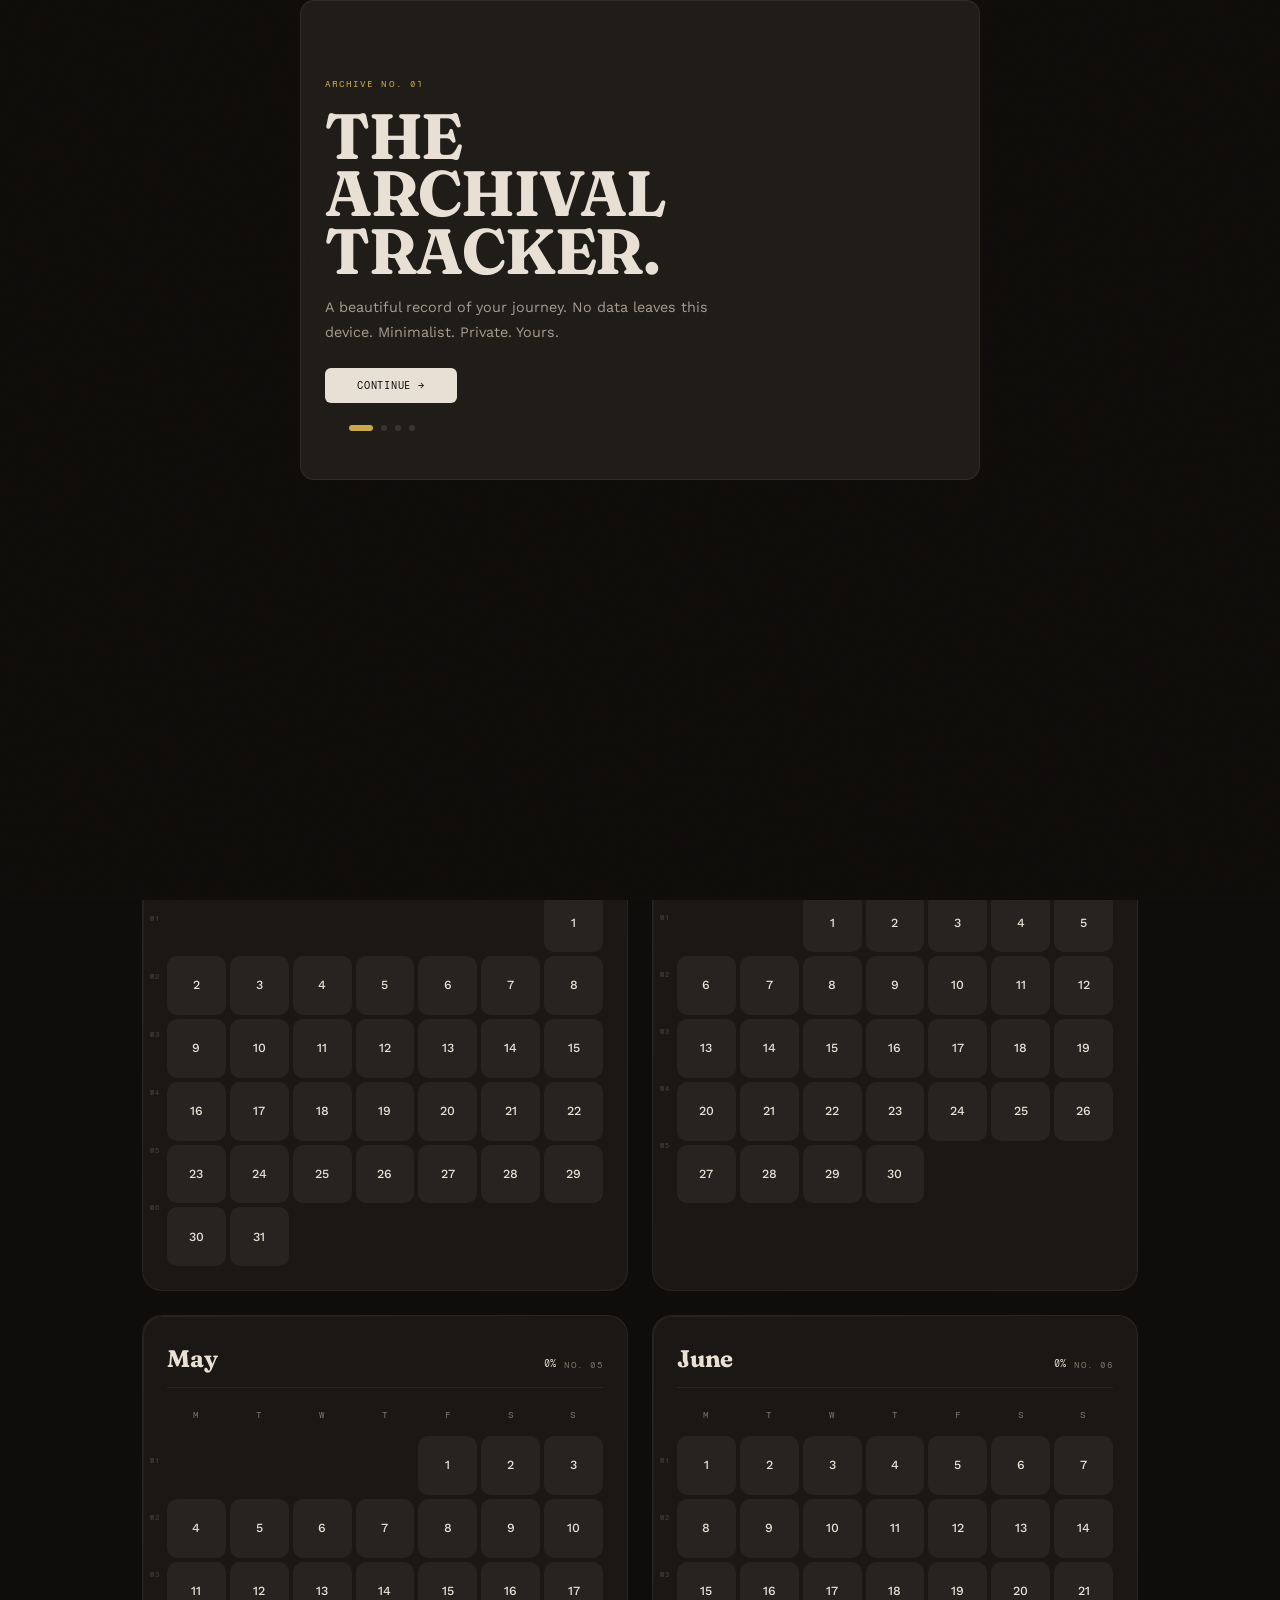
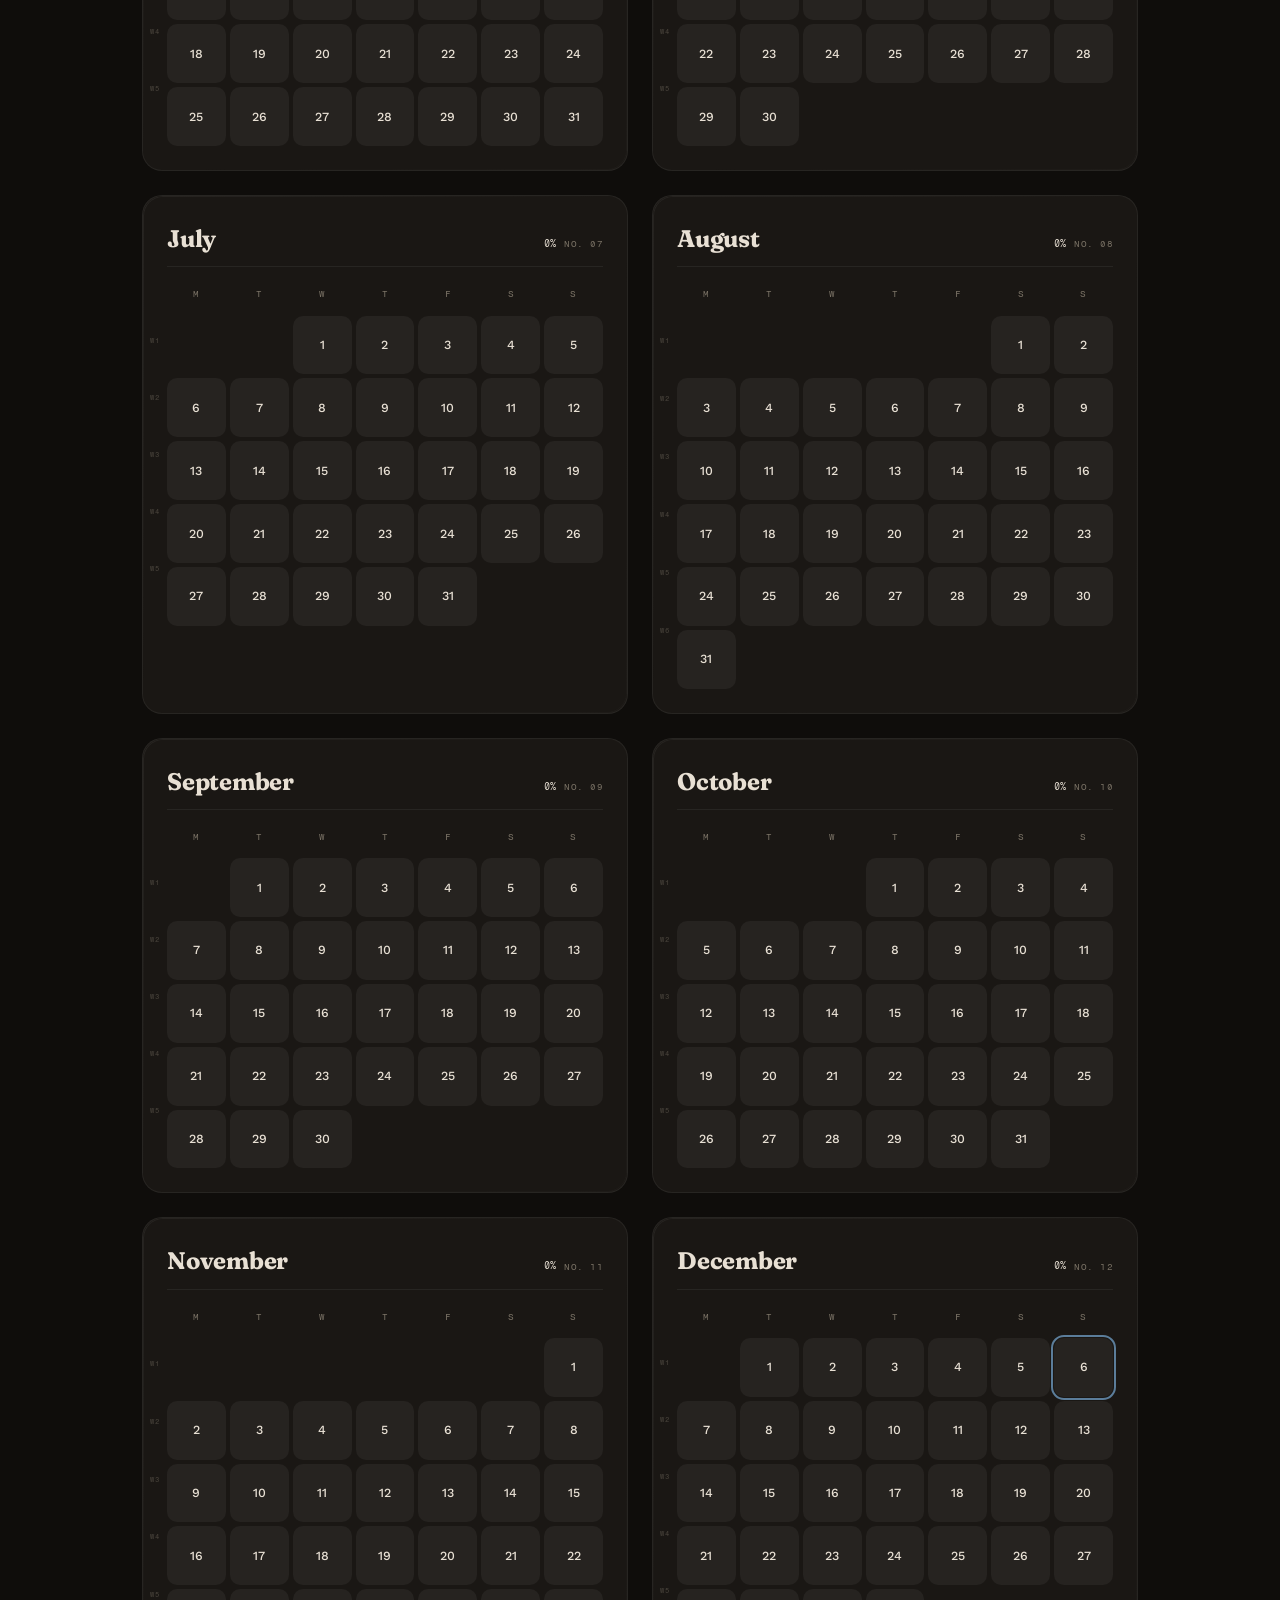
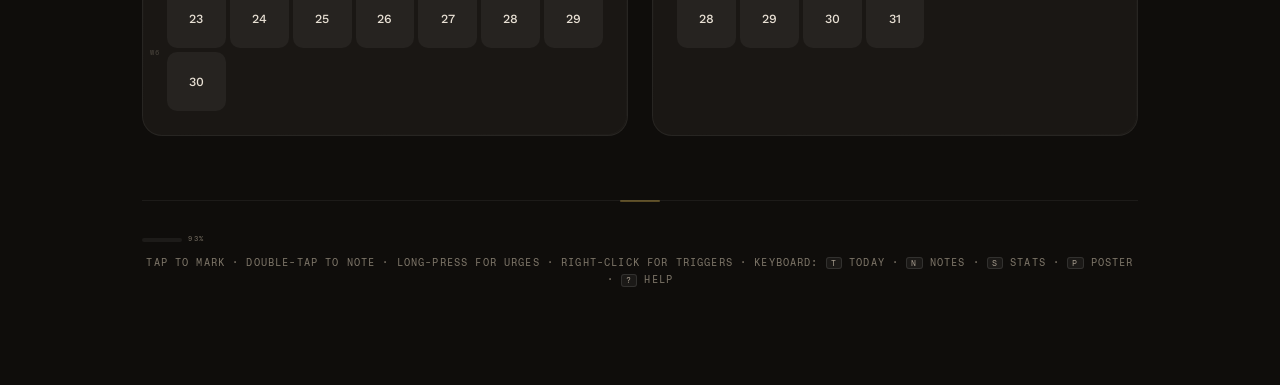
==== commit e6baf499: "Add files via upload" ====
--- a/index.html
+++ b/index.html
@@ -13,10 +13,10 @@
         href="data:image/svg+xml,%3Csvg xmlns='http://www.w3.org/2000/svg' viewBox='0 0 100 100'%3E%3Crect width='100' height='100' rx='20' fill='%23181716'/%3E%3Ccircle cx='50' cy='50' r='28' fill='none' stroke='%23EAE6DF' stroke-width='4'/%3E%3C/svg%3E"
         type="image/svg+xml">
 
-    <!-- Kinetic Studio Typography: Bricolage Grotesque, Chivo Mono, Manrope -->
+    <!-- Editorial Typography: Fraunces · Work Sans · Fragment Mono -->
     <link rel="preconnect" href="https://fonts.googleapis.com">
     <link rel="preconnect" href="https://fonts.gstatic.com" crossorigin>
-    <link href="https://fonts.googleapis.com/css2?family=Bricolage+Grotesque:opsz,wght@12..96,400..800&family=Chivo+Mono:wght@300;400;500;700&family=Manrope:wght@400;500;600;800&display=swap" rel="stylesheet">
+    <link href="https://fonts.googleapis.com/css2?family=Fraunces:opsz,wght,SOFT@9..144,300;9..144,400;9..144,600;9..144,700;9..144,900,50&family=Work+Sans:wght@300;400;500;600&family=Fragment+Mono:wght@400&display=swap" rel="stylesheet">
 
     <!-- PWA Settings -->
     <link rel="manifest" href="manifest.json">
@@ -30,22 +30,61 @@
 </head>
 
 <body>
+    <a href="#calendar-grid" class="skip-link">Skip to calendar</a>
+
     <!-- Window Controls Overlay Title Bar (Desktop PWA) -->
     <div id="title-bar-overlay" class="title-bar-overlay">
         <span class="title-bar-text">The Daily Tracker</span>
     </div>
 
+    <div aria-live="polite" aria-atomic="true" class="sr-only" id="announcements"></div>
+
     <div class="texture-overlay"></div>
 
     <!-- Desktop Navigation Bar -->
     <nav class="desktop-nav" id="desktop-nav">
         <div class="desktop-nav-inner">
-            <span class="nav-brand">THE DAILY TRACKER </span>
+            <span class="nav-brand">
+                <span class="nav-brand-mark"><svg viewBox="0 0 24 24" fill="none" stroke="currentColor" stroke-width="1.5" width="12" height="12"><polygon points="12 2 15.09 8.26 22 9.27 17 14.14 18.18 21.02 12 17.77 5.82 21.02 7 14.14 2 9.27 8.91 8.26 12 2"/></svg></span>
+                ARCHIVE
+            </span>
             <div class="nav-links">
-                <button type="button" class="nav-link" id="nav-jump-today">Today</button>
-                <button type="button" class="nav-link" id="nav-toggle-notes">Notes</button>
-                <button class="nav-link" id="nav-theme-toggle">Light Mode</button>
-                <button class="nav-link" id="nav-export-poster">Save Poster</button>
+                <button type="button" class="nav-link ripple" id="nav-jump-today">
+                    <svg viewBox="0 0 24 24" fill="none" stroke="currentColor" stroke-width="2" stroke-linecap="round" stroke-linejoin="round">
+                        <circle cx="12" cy="12" r="10"/>
+                        <polyline points="12 6 12 12 16 14"/>
+                    </svg>
+                    Today
+                </button>
+                <button type="button" class="nav-link ripple" id="nav-toggle-notes">
+                    <svg viewBox="0 0 24 24" fill="none" stroke="currentColor" stroke-width="2" stroke-linecap="round" stroke-linejoin="round">
+                        <path d="M4 19.5A2.5 2.5 0 016.5 17H20"/>
+                        <path d="M6.5 2H20v20H6.5A2.5 2.5 0 014 19.5v-15A2.5 2.5 0 016.5 2z"/>
+                    </svg>
+                    Notes
+                </button>
+                <button type="button" class="nav-link ripple" id="nav-toggle-stats">
+                    <svg viewBox="0 0 24 24" fill="none" stroke="currentColor" stroke-width="2" stroke-linecap="round" stroke-linejoin="round">
+                        <line x1="18" y1="20" x2="18" y2="10"/>
+                        <line x1="12" y1="20" x2="12" y2="4"/>
+                        <line x1="6" y1="20" x2="6" y2="14"/>
+                    </svg>
+                    Stats
+                </button>
+                <button class="nav-link ripple" id="nav-theme-toggle">
+                    <svg viewBox="0 0 24 24" fill="none" stroke="currentColor" stroke-width="2" stroke-linecap="round" stroke-linejoin="round">
+                        <path d="M21 12.79A9 9 0 1111.21 3 7 7 0 0021 12.79z"/>
+                    </svg>
+                    <span id="nav-theme-label">Light Mode</span>
+                </button>
+                <button class="nav-link ripple" id="nav-export-poster">
+                    <svg viewBox="0 0 24 24" fill="none" stroke="currentColor" stroke-width="2" stroke-linecap="round" stroke-linejoin="round">
+                        <rect x="3" y="3" width="18" height="18" rx="2" ry="2"/>
+                        <circle cx="8.5" cy="8.5" r="1.5"/>
+                        <polyline points="21 15 16 10 5 21"/>
+                    </svg>
+                    Poster
+                </button>
             </div>
         </div>
     </nav>
@@ -53,66 +92,202 @@
     <div class="app-layout">
         <main class="page-container">
             <header class="masthead">
-                <div class="title-lockup">
-                    <div class="title-lockup-left">
-                        <span class="eyebrow">Yearly Record</span>
-                        <h1 class="logo">
-                            <span class="year-prefix">NO.</span><span id="current-year" class="year-main">2026</span>
-                        </h1>
-                    </div>
-                    <button class="mobile-menu-toggle" id="mobile-menu-toggle" aria-label="Toggle Menu">
-                        <span class="line line-1"></span>
-                        <span class="line line-2"></span>
-                        <span class="line line-3"></span>
-                    </button>
-                </div>
+        <div class="title-lockup">
+            <div class="title-lockup-left">
+                <span class="eyebrow">Yearly Record</span>
+                <h1 class="logo">
+                    <span class="year-prefix">NO.</span><span id="current-year" class="year-main">2026</span>
+                </h1>
+            </div>
+            <div class="masthead-weekly-pattern" id="masthead-weekly-pattern">
+                <div class="dist-grid" id="masthead-dist-grid">
+                    <!-- Populated by JS -->
+                </div>
+            </div>
+        </div>
 
                 <div class="stats-panel">
                     <button class="modal-x" id="stats-x-close" aria-label="Close Stats">&times;</button>
 
-                    <div class="stats-panel-grid">
-                        <div class="stat-block">
-                            <span class="stat-label">Running<br>Streak</span>
-                            <span class="stat-value" id="streak-val">0</span>
+                    <div class="stats-inner">
+                        <!-- Dashboard Header -->
+                        <div class="stats-header">
+                            <div class="stats-header-left">
+                                <span class="stats-overline">Yearly Record</span>
+                                <h2 class="stats-headline">Dashboard</h2>
+                            </div>
+                            <div class="stats-year-badge">
+                                <span class="stats-year-badge-year" id="stats-current-year">2026</span>
+                                <span class="stats-year-badge-label">RPT</span>
+                            </div>
                         </div>
-                        <div class="stat-block">
-                            <span class="stat-label">Longest<br>Streak</span>
-                            <span class="stat-value best-val" id="best-streak-val">0</span>
+
+                        <!-- Primary Metric Cards -->
+                        <div class="metrics-grid">
+                            <div class="metric-card metric-card-streak">
+                                <div class="metric-icon">
+                                    <svg viewBox="0 0 24 24" fill="none" stroke="currentColor" stroke-width="1.5" stroke-linecap="round" stroke-linejoin="round">
+                                        <polygon points="13 2 3 14 12 14 11 22 21 10 12 10 13 2"/>
+                                    </svg>
+                                </div>
+                                <div class="metric-body">
+                                    <span class="metric-label">Running Streak</span>
+                                    <div class="metric-value-row">
+                                        <span class="metric-value" id="streak-val">0</span>
+                                        <span class="metric-unit">days</span>
+                                    </div>
+                                </div>
+                            </div>
+                            <div class="metric-card metric-card-best">
+                                <div class="metric-icon">
+                                    <svg viewBox="0 0 24 24" fill="none" stroke="currentColor" stroke-width="1.5" stroke-linecap="round" stroke-linejoin="round">
+                                        <circle cx="12" cy="8" r="6"/>
+                                        <path d="M15.477 12.89L17 22l-5-3-5 3 1.523-9.11"/>
+                                    </svg>
+                                </div>
+                                <div class="metric-body">
+                                    <span class="metric-label">Longest Streak</span>
+                                    <div class="metric-value-row">
+                                        <span class="metric-value" id="best-streak-val">0</span>
+                                        <span class="metric-unit">days</span>
+                                    </div>
+                                </div>
+                            </div>
+                            <div class="metric-card metric-card-clean">
+                                <div class="metric-icon">
+                                    <svg viewBox="0 0 24 24" fill="none" stroke="currentColor" stroke-width="1.5" stroke-linecap="round" stroke-linejoin="round">
+                                        <path d="M22 11.08V12a10 10 0 11-5.93-9.14"/>
+                                        <polyline points="22 4 12 14.01 9 11.01"/>
+                                    </svg>
+                                </div>
+                                <div class="metric-body">
+                                    <span class="metric-label">Days Clean</span>
+                                    <div class="metric-value-row">
+                                        <span class="metric-value success-val" id="success-val">0</span>
+                                        <span class="metric-unit">total</span>
+                                    </div>
+                                </div>
+                            </div>
+                            <div class="metric-card metric-card-relapsed">
+                                <div class="metric-icon">
+                                    <svg viewBox="0 0 24 24" fill="none" stroke="currentColor" stroke-width="1.5" stroke-linecap="round" stroke-linejoin="round">
+                                        <circle cx="12" cy="12" r="10"/>
+                                        <line x1="15" y1="9" x2="9" y2="15"/>
+                                        <line x1="9" y1="9" x2="15" y2="15"/>
+                                    </svg>
+                                </div>
+                                <div class="metric-body">
+                                    <span class="metric-label">Days Relapsed</span>
+                                    <div class="metric-value-row">
+                                        <span class="metric-value fail-val" id="fail-val">0</span>
+                                        <span class="metric-unit">total</span>
+                                    </div>
+                                </div>
+                            </div>
                         </div>
-                        <div class="stat-block">
-                            <span class="stat-label">Days<br>Clean</span>
-                            <span class="stat-value success-val" id="success-val">0</span>
+
+                        <!-- Year Progress -->
+                        <div class="stats-section">
+                            <div class="stats-section-title">
+                                <span>Year Progress</span>
+                            </div>
+                            <div class="progress-ring-card">
+                                <div class="progress-ring-wrap">
+                                    <svg class="progress-ring-svg" viewBox="0 0 120 120">
+                                        <circle class="progress-ring-bg" cx="60" cy="60" r="52"/>
+                                        <circle class="progress-ring-fill" id="progress-ring-fill" cx="60" cy="60" r="52" style="stroke-dasharray: 326.73; stroke-dashoffset: 326.73;"/>
+                                    </svg>
+                                    <div class="progress-ring-center">
+                                        <span class="progress-ring-pct" id="progress-pct">0%</span>
+                                        <span class="progress-ring-sub">elapsed</span>
+                                    </div>
+                                </div>
+                                <div class="progress-stats">
+                                    <div class="progress-stat">
+                                        <span class="progress-stat-val" id="days-tracked">0</span>
+                                        <span class="progress-stat-label">Tracked</span>
+                                    </div>
+                                    <div class="progress-stat-divider"></div>
+                                    <div class="progress-stat">
+                                        <span class="progress-stat-val" id="days-remaining">0</span>
+                                        <span class="progress-stat-label">Remaining</span>
+                                    </div>
+                                    <div class="progress-stat-divider"></div>
+                                    <div class="progress-stat">
+                                        <span class="progress-stat-val success-val" id="success-rate">0%</span>
+                                        <span class="progress-stat-label">Success</span>
+                                    </div>
+                                </div>
+                            </div>
                         </div>
-                        <div class="stat-block">
-                            <span class="stat-label">Days<br>Relapsed</span>
-                            <span class="stat-value fail-val" id="fail-val">0</span>
+
+                        <!-- Weekly Pattern (mobile only) -->
+                        <div class="stats-section weekly-pattern-in-stats mobile-only">
+                            <div class="stats-section-title">
+                                <span>Weekly Pattern</span>
+                                <span class="stats-section-tip">Distribution by day</span>
+                            </div>
+                            <div class="distribution-panel" id="distribution-panel">
+                                <div class="dist-grid" id="dist-grid">
+                                    <!-- Populated by JS -->
+                                </div>
+                            </div>
                         </div>
-                    </div>
-
-                    <div class="distribution-panel" id="distribution-panel">
-                        <span class="stat-label">
-                            TEMPORAL DISTRIBUTION
-                            <span class="help-icon"
-                                data-tooltip="Distribution of your entries by day of the week. Higher bars reflect more activity on that day.">?</span>
-                        </span>
-                        <div class="dist-grid" id="dist-grid">
-                            <!-- Populated by JS -->
+
+                        <!-- Milestones + Monthly Purity (Combined on Desktop) -->
+                        <div class="stats-section-row">
+                            <!-- Milestones + Records -->
+                            <div class="stats-section">
+                                <div class="stats-section-title">
+                                    <span>Milestones</span>
+                                </div>
+                                <div class="milestone-rings" id="milestone-rings"></div>
+                                <div class="records-board" id="records-board"></div>
+                            </div>
+
+                            <!-- Monthly Purity -->
+                            <div class="stats-section">
+                                <div class="stats-section-title">
+                                    <span>Monthly Purity</span>
+                                </div>
+                                <div class="purity-bars" id="purity-bars"></div>
+                            </div>
                         </div>
-                    </div>
-
-                    <div class="actions-container">
-                        <div class="sparkline-wrapper" data-tooltip="Last 30 Days">
-                            <span class="sparkline-label">Momentum — 30 Day Window</span>
-                            <canvas id="sparkline-canvas" class="sparkline-canvas" width="280" height="60"></canvas>
+
+                        <!-- Achievements -->
+                        <div class="stats-section">
+                            <div class="stats-section-title">
+                                <span>Achievements</span>
+                                <span class="stats-section-tip" id="badge-count">0 earned</span>
+                            </div>
+                            <div class="badge-grid" id="badge-grid"></div>
                         </div>
 
-                        <div class="actions">
-                            <button class="text-btn" id="undo-btn">Retract Last Mark</button>
-                            <button class="text-btn" id="share-btn">Save Poster</button>
-                            <button class="text-btn" id="export-btn">Archive to File</button>
-                            <label for="import-file" class="text-btn" id="import-btn">Restore from File</label>
-                            <input type="file" id="import-file" accept=".json" style="display: none;">
-                            <button class="text-btn text-danger" id="reset-btn">Erase All Marks</button>
+                        <!-- Insights -->
+                        <div class="stats-section">
+                            <div class="stats-section-title">
+                                <span>Insights</span>
+                            </div>
+                            <div class="insights-card" id="insights-card"></div>
+                        </div>
+
+                        <!-- Actions -->
+                        <div class="stats-actions">
+                            <button class="text-btn" id="share-btn">
+                                <svg viewBox="0 0 24 24" fill="none" stroke="currentColor" stroke-width="1.5" stroke-linecap="round" stroke-linejoin="round" width="14" height="14">
+                                    <rect x="3" y="3" width="18" height="18" rx="2" ry="2"/>
+                                    <circle cx="8.5" cy="8.5" r="1.5"/>
+                                    <polyline points="21 15 16 10 5 21"/>
+                                </svg>
+                                Save Poster
+                            </button>
+                            <button class="text-btn text-danger" id="reset-btn">
+                                <svg viewBox="0 0 24 24" fill="none" stroke="currentColor" stroke-width="1.5" stroke-linecap="round" stroke-linejoin="round" width="14" height="14">
+                                    <polyline points="3 6 5 6 21 6"/>
+                                    <path d="M19 6v14a2 2 0 01-2 2H7a2 2 0 01-2-2V6m3 0V4a2 2 0 012-2h4a2 2 0 012 2v2"/>
+                                </svg>
+                                Clear All
+                            </button>
                         </div>
                     </div>
                 </div>
@@ -138,49 +313,59 @@
             </section>
 
             <footer class="colophon footer-note">
-                <p>All marks are yours alone. Nothing leaves this device. Tap a day to mark it — double-tap to leave a
-                    note in the margin.</p>
+                <div class="footer-row">
+                    <span class="year-progress"><span class="yp-bar"><span class="yp-fill" id="yp-fill"></span></span><span class="yp-text" id="yp-text"></span></span>
+                    <span>Tap to mark · double-tap to note · long-press for urges · right-click for triggers · keyboard: <kbd>t</kbd> today · <kbd>n</kbd> notes · <kbd>s</kbd> stats · <kbd>p</kbd> poster · <kbd>?</kbd> help</span>
+                </div>
             </footer>
         </main>
 
         <!-- Desktop Notes Sidebar / Mobile Notes Overlay -->
-        <aside class="notes-sidebar" id="notes-sidebar">
-            <button class="modal-x" id="notes-x-close" aria-label="Close Notes">&times;</button>
-            <div class="sidebar-header">
-                <h2 class="sidebar-title">Notes</h2>
-                <span class="sidebar-sub">Notes from the record</span>
-            </div>
-
-            <div class="sidebar-tools">
-                <label class="sidebar-search-wrap" for="sidebar-search">
-                    <span class="sidebar-search-label">Search the archive</span>
-                    <input type="search" id="sidebar-search" class="sidebar-search-input"
-                        placeholder="Search notes or #tags">
-                </label>
-                <div class="sidebar-filter-bar">
-                    <button class="sidebar-clear-btn" id="sidebar-clear-filters" type="button">Clear</button>
-                </div>
-                <div class="sidebar-tag-rail" id="sidebar-tag-rail">
+        <div class="sidebar-group" id="sidebar-group">
+            <aside class="notes-sidebar" id="notes-sidebar">
+                <button class="modal-x" id="notes-x-close" aria-label="Close Notes">&times;</button>
+                <div class="sidebar-header">
+                    <h2 class="sidebar-title">Notes</h2>
+                    <span class="sidebar-sub">Notes from the record</span>
+                </div>
+
+                <div class="sidebar-tools">
+                    <label class="sidebar-search-wrap" for="sidebar-search">
+                        <span class="sidebar-search-label">Search the archive</span>
+                        <input type="search" id="sidebar-search" class="sidebar-search-input"
+                            placeholder="Search notes or #tags">
+                    </label>
+                    <div class="sidebar-filter-bar">
+                        <button class="sidebar-clear-btn" id="sidebar-clear-filters" type="button">Clear</button>
+                    </div>
+                    <div class="sidebar-tag-rail" id="sidebar-tag-rail">
+                        <!-- Populated by JS -->
+                    </div>
+                </div>
+
+                <button class="sidebar-fab" id="sidebar-write-btn">
+                    <svg width="20" height="20" viewBox="0 0 24 24" fill="none" stroke="currentColor" stroke-width="2">
+                        <path d="M12 20h9" />
+                        <path d="M16.5 3.5a2.121 2.121 0 013 3L7 19l-4 1 1-4L16.5 3.5z" />
+                    </svg>
+                    <span>Log Today</span>
+                </button>
+
+                <div class="sidebar-notes-list" id="sidebar-notes-list">
                     <!-- Populated by JS -->
                 </div>
-            </div>
-
-            <button class="sidebar-fab" id="sidebar-write-btn">
-                <svg width="20" height="20" viewBox="0 0 24 24" fill="none" stroke="currentColor" stroke-width="2">
-                    <path d="M12 20h9" />
-                    <path d="M16.5 3.5a2.121 2.121 0 013 3L7 19l-4 1 1-4L16.5 3.5z" />
-                </svg>
-                <span>Log Today</span>
-            </button>
-
-            <div class="sidebar-notes-list" id="sidebar-notes-list">
-                <!-- Populated by JS -->
-            </div>
-            <div class="sidebar-empty" id="sidebar-empty">
-                <p>No inscriptions yet.</p>
-                <p class="sidebar-hint">Double-click any day to leave a thought.</p>
-            </div>
-        </aside>
+                <div class="sidebar-empty" id="sidebar-empty">
+                    <svg class="empty-icon" viewBox="0 0 24 24" fill="none" stroke="currentColor" stroke-width="1.2" stroke-linecap="round" stroke-linejoin="round">
+                        <path d="M12 20h9"/>
+                        <path d="M16.5 3.5a2.121 2.121 0 013 3L7 19l-4 1 1-4L16.5 3.5z"/>
+                        <circle cx="12" cy="12" r="2" opacity="0.3"/>
+                    </svg>
+                    <p>No inscriptions yet.</p>
+                    <p class="sidebar-hint">Double-tap any day to leave a thought</p>
+                </div>
+            </aside>
+            <div class="sidebar-overlay" id="sidebar-overlay"></div>
+        </div>
     </div>
 
     <!-- Margin Note Modal -->
@@ -230,15 +415,46 @@
             <div class="modal-header">Export Archetype</div>
             <div class="modal-body">
                 <div class="poster-preview-card" id="poster-preview-card">
-                    <div class="preview-mini-header">ARCHIVE 2026</div>
-                    <div class="preview-mini-grid">
-                        <div class="p-dot"></div><div class="p-dot"></div><div class="p-dot"></div>
-                        <div class="p-dot success"></div><div class="p-dot success"></div><div class="p-dot"></div>
-                        <div class="p-dot"></div><div class="p-dot fail"></div><div class="p-dot"></div>
+                    <div class="preview-mini-header">ARCHIVE <span class="preview-year">2026</span></div>
+                    <div class="preview-mini-layout" id="preview-mini-layout">
+                        <div class="p-m-col"><div class="p-m-name">Jan</div><div class="p-m-days"><span class="p-dot"></span><span class="p-dot"></span><span class="p-dot"></span><span class="p-dot success"></span><span class="p-dot success"></span><span class="p-dot"></span><span class="p-dot"></span></div></div>
+                        <div class="p-m-col"><div class="p-m-name">Feb</div><div class="p-m-days"><span class="p-dot"></span><span class="p-dot fail"></span><span class="p-dot"></span><span class="p-dot"></span><span class="p-dot success"></span><span class="p-dot success"></span><span class="p-dot"></span></div></div>
+                        <div class="p-m-col"><div class="p-m-name">Mar</div><div class="p-m-days"><span class="p-dot"></span><span class="p-dot"></span><span class="p-dot success"></span><span class="p-dot success"></span><span class="p-dot success"></span><span class="p-dot"></span><span class="p-dot"></span></div></div>
                     </div>
                     <div class="preview-mini-stats" id="preview-mini-stats">
-                        <div class="p-bar"></div>
-                        <div class="p-bar"></div>
+                        <span class="p-preview-streak">42 DAYS</span>
+                        <span class="p-preview-rate">87%</span>
+                    </div>
+                </div>
+
+                <div class="config-section">
+                    <span class="config-label">Format</span>
+                    <div class="config-segments" id="config-format-segments">
+                        <button class="segment-btn active" data-value="png">PNG</button>
+                        <button class="segment-btn" data-value="jpeg">JPEG</button>
+                        <button class="segment-btn" data-value="webp">WebP</button>
+                    </div>
+                </div>
+
+                <div class="config-section">
+                    <span class="config-label">Aspect</span>
+                    <div class="config-segments" id="config-layout-segments">
+                        <button class="segment-btn active" data-value="standard">Standard</button>
+                        <button class="segment-btn" data-value="square">Square</button>
+                        <button class="segment-btn" data-value="story">Story</button>
+                        <button class="segment-btn" data-value="landscape">Wide</button>
+                    </div>
+                </div>
+
+                <div class="config-section">
+                    <span class="config-label">Archetype</span>
+                    <div class="poster-theme-grid" id="config-theme-segments">
+                        <button class="segment-btn active" data-value="archival">Archival</button>
+                        <button class="segment-btn" data-value="gallery">Gallery</button>
+                        <button class="segment-btn" data-value="solstice">Solstice</button>
+                        <button class="segment-btn" data-value="midnight">Midnight</button>
+                        <button class="segment-btn" data-value="dawn">Dawn</button>
+                        <button class="segment-btn" data-value="noir">Noir</button>
                     </div>
                 </div>
 
@@ -248,28 +464,29 @@
                         <label class="config-toggle-item">
                             <input type="checkbox" id="config-include-stats" checked>
                             <span class="toggle-track"></span>
-                            <span class="toggle-text">Summary Statistics</span>
+                            <span class="toggle-text">Stats</span>
                         </label>
                         <label class="config-toggle-item">
                             <input type="checkbox" id="config-include-notes" checked>
                             <span class="toggle-track"></span>
-                            <span class="toggle-text">Note Indicators</span>
+                            <span class="toggle-text">Notes</span>
                         </label>
                         <label class="config-toggle-item">
                             <input type="checkbox" id="config-include-legend" checked>
                             <span class="toggle-track"></span>
-                            <span class="toggle-text">Color Legend</span>
+                            <span class="toggle-text">Legend</span>
                         </label>
+                        <label class="config-toggle-item">
+                            <input type="checkbox" id="config-include-urges" checked>
+                            <span class="toggle-track"></span>
+                            <span class="toggle-text">Urge Map</span>
+                        </label>
                     </div>
                 </div>
 
                 <div class="config-section">
-                    <span class="config-label">Visual Archetype</span>
-                    <div class="config-segments" id="config-theme-segments">
-                        <button class="segment-btn active" data-value="archival">Archival</button>
-                        <button class="segment-btn" data-value="gallery">Gallery</button>
-                        <button class="segment-btn" data-value="solstice">Solstice</button>
-                    </div>
+                    <span class="config-label">Title (optional)</span>
+                    <input type="text" class="config-input" id="config-title" placeholder="e.g. MY YEAR OF DISCIPLINE" maxlength="50">
                 </div>
             </div>
             <div class="modal-footer">
@@ -298,12 +515,16 @@
                 <h2 class="onboarding-title">MARK YOUR<br>JOURNEY.</h2>
                 <div class="onboarding-feature-grid">
                     <div class="feature-item">
-                        <span class="feature-key">TAP</span>
-                        <span class="feature-desc">Mark a day as Clean or Relapse.</span>
+                        <span class="feature-key">TAP · DRAG</span>
+                        <span class="feature-desc">Mark days Clean or Relapse. Drag across multiple days to batch-mark.</span>
                     </div>
                     <div class="feature-item">
-                        <span class="feature-key">DRAG</span>
-                        <span class="feature-desc">Mark multiple days in a sequence.</span>
+                        <span class="feature-key">AUTO-FILL</span>
+                        <span class="feature-desc">Mark one end of a gap and the app suggests filling the middle.</span>
+                    </div>
+                    <div class="feature-item">
+                        <span class="feature-key">LONG-PRESS</span>
+                        <span class="feature-desc">Log an urge with intensity and trigger tags.</span>
                     </div>
                 </div>
                 <div class="onboarding-footer">
@@ -311,28 +532,40 @@
                 </div>
             </div>
 
-            <!-- Slide 3: Margin Notes -->
+            <!-- Slide 3: Margin Notes + Triggers -->
             <div class="onboarding-slide" data-index="2">
                 <div class="onboard-tag">Inscriptions</div>
-                <h2 class="onboarding-title">LEAVE A<br>MARGIN NOTE.</h2>
+                <h2 class="onboarding-title">NOTE &<br>TRACK TRIGGERS.</h2>
                 <div class="onboarding-feature-grid">
                     <div class="feature-item wide">
                         <span class="feature-key">DOUBLE TAP</span>
                         <span class="feature-desc">Open the margin to inscribe your thoughts, tags, or feelings for that
                             specific day.</span>
                     </div>
+                    <div class="feature-item">
+                        <span class="feature-key">ON RELAPSE</span>
+                        <span class="feature-desc">Tag what led to it: Stress, Boredom, Social Media, and more.</span>
+                    </div>
                 </div>
                 <div class="onboarding-footer">
                     <button class="onboarding-next-btn">NEXT &rarr;</button>
                 </div>
             </div>
 
-            <!-- Slide 4: Save Poster -->
+            <!-- Slide 4: Dashboard + Export -->
             <div class="onboarding-slide" data-index="3">
                 <div class="onboard-tag">Record</div>
-                <h2 class="onboarding-title">YOUR LEGACY,<br>EXPORTED.</h2>
-                <p class="onboarding-sub">Generate stunning, high-resolution archival posters of your progress to save
-                    or share.</p>
+                <h2 class="onboarding-title">TRACK, VIEW,<br>EXPORT.</h2>
+                <div class="onboarding-feature-grid">
+                    <div class="feature-item wide">
+                        <span class="feature-key">DASHBOARD</span>
+                        <span class="feature-desc">Streaks, milestones, monthly purity, achievements, pattern insights, and a trend chart — all in one place.</span>
+                    </div>
+                    <div class="feature-item wide">
+                        <span class="feature-key">POSTER</span>
+                        <span class="feature-desc">Generate high-resolution archival posters of your year to save or share.</span>
+                    </div>
+                </div>
                 <div class="onboarding-footer">
                     <button class="onboarding-start-btn" id="onboarding-start-btn">BEGIN RECORDING</button>
                     <button class="onboarding-skip-btn" id="onboarding-skip-btn">Or Skip All</button>
@@ -344,6 +577,149 @@
                 <span class="dot"></span>
                 <span class="dot"></span>
                 <span class="dot"></span>
+            </div>
+        </div>
+    </div>
+
+    <!-- Urge Log Modal -->
+    <div class="modal-overlay" id="urge-modal">
+        <div class="margin-modal">
+            <button class="modal-x" id="urge-x-close" aria-label="Close Modal">&times;</button>
+            <div class="modal-header">Log Urge</div>
+            <div class="modal-body">
+                <div class="urge-section">
+                    <span class="urge-section-label">Intensity</span>
+                    <div class="intensity-options" id="intensity-options"></div>
+                </div>
+                <div class="urge-section">
+                    <span class="urge-section-label">Tag</span>
+                    <div class="trigger-grid" id="urge-trigger-grid">
+                        <button class="trigger-chip" data-value="stress">Stress</button>
+                        <button class="trigger-chip" data-value="boredom">Boredom</button>
+                        <button class="trigger-chip" data-value="social">Social Media</button>
+                        <button class="trigger-chip" data-value="lonely">Loneliness</button>
+                        <button class="trigger-chip" data-value="late">Late Night</button>
+                        <button class="trigger-chip" data-value="work">Work Pressure</button>
+                        <button class="trigger-chip" data-value="alone">Alone at Home</button>
+                        <button class="trigger-chip" data-value="anxiety">Anxiety</button>
+                        <button class="trigger-chip" data-value="fatigue">Fatigue</button>
+                        <button class="trigger-chip" data-value="anger">Anger</button>
+                        <button class="trigger-chip" data-value="shower">After Shower</button>
+                        <button class="trigger-chip" data-value="waking">Waking Up</button>
+                        <button class="trigger-chip" data-value="habit">Habit Loop</button>
+                        <button class="trigger-chip" data-value="other">Other</button>
+                    </div>
+                </div>
+                <div class="urge-section">
+                    <span class="urge-section-label">Mood</span>
+                    <div class="mood-options" id="mood-options">
+                        <button class="mood-btn" data-mood="great" aria-label="Great">
+                            <svg viewBox="0 0 24 24" fill="none" stroke="currentColor" stroke-width="1.5"><circle cx="12" cy="12" r="10"/><path d="M8 14s1.5 3 4 3 4-3 4-3"/><circle cx="9" cy="9" r="1" fill="currentColor"/><circle cx="15" cy="9" r="1" fill="currentColor"/></svg>
+                        </button>
+                        <button class="mood-btn" data-mood="good" aria-label="Good">
+                            <svg viewBox="0 0 24 24" fill="none" stroke="currentColor" stroke-width="1.5"><circle cx="12" cy="12" r="10"/><path d="M8 13s1.5 2 4 2 4-2 4-2"/><circle cx="9" cy="9" r="1" fill="currentColor"/><circle cx="15" cy="9" r="1" fill="currentColor"/></svg>
+                        </button>
+                        <button class="mood-btn" data-mood="okay" aria-label="Okay">
+                            <svg viewBox="0 0 24 24" fill="none" stroke="currentColor" stroke-width="1.5"><circle cx="12" cy="12" r="10"/><line x1="8" y1="14" x2="16" y2="14"/><circle cx="9" cy="9" r="1" fill="currentColor"/><circle cx="15" cy="9" r="1" fill="currentColor"/></svg>
+                        </button>
+                        <button class="mood-btn" data-mood="low" aria-label="Low">
+                            <svg viewBox="0 0 24 24" fill="none" stroke="currentColor" stroke-width="1.5"><circle cx="12" cy="12" r="10"/><path d="M8 16s1.5-2 4-2 4 2 4 2"/><circle cx="9" cy="9" r="1" fill="currentColor"/><circle cx="15" cy="9" r="1" fill="currentColor"/></svg>
+                        </button>
+                        <button class="mood-btn" data-mood="awful" aria-label="Awful">
+                            <svg viewBox="0 0 24 24" fill="none" stroke="currentColor" stroke-width="1.5"><circle cx="12" cy="12" r="10"/><path d="M8 17s1.5-3 4-3 4 3 4 3"/><circle cx="9" cy="9" r="1" fill="currentColor"/><circle cx="15" cy="9" r="1" fill="currentColor"/></svg>
+                        </button>
+                    </div>
+                </div>
+                <div class="urge-section">
+                    <span class="urge-section-label">Note</span>
+                    <textarea class="urge-note" id="urge-note" placeholder="Optional note..." rows="2"></textarea>
+                </div>
+            </div>
+            <div class="modal-footer">
+                <button class="modal-btn primary" id="urge-save-btn">Log</button>
+            </div>
+        </div>
+    </div>
+
+    <!-- Trigger Tag Modal (appears on fail) -->
+    <div class="modal-overlay" id="trigger-modal">
+        <div class="margin-modal">
+            <button class="modal-x" id="trigger-x-close" aria-label="Close Modal">&times;</button>
+            <div class="modal-header">Tag Relapse</div>
+            <div class="modal-body">
+                <p class="trigger-context" id="trigger-context"></p>
+                <div class="trigger-grid" id="trigger-selection-grid">
+                    <button class="trigger-chip" data-value="stress">Stress</button>
+                    <button class="trigger-chip" data-value="boredom">Boredom</button>
+                    <button class="trigger-chip" data-value="social">Social Media</button>
+                    <button class="trigger-chip" data-value="lonely">Loneliness</button>
+                    <button class="trigger-chip" data-value="late">Late Night</button>
+                    <button class="trigger-chip" data-value="work">Work Pressure</button>
+                    <button class="trigger-chip" data-value="habit">Habit Loop</button>
+                    <button class="trigger-chip" data-value="alone">Alone at Home</button>
+                    <button class="trigger-chip" data-value="anxiety">Anxiety</button>
+                    <button class="trigger-chip" data-value="fatigue">Fatigue</button>
+                    <button class="trigger-chip" data-value="anger">Anger</button>
+                    <button class="trigger-chip" data-value="shower">After Shower</button>
+                    <button class="trigger-chip" data-value="waking">Waking Up</button>
+                    <button class="trigger-chip" data-value="other">Other</button>
+                </div>
+                <div class="encouragement-box" id="encouragement-box">
+                    <span class="encouragement-text" id="encouragement-text"></span>
+                </div>
+            </div>
+            <div class="modal-footer">
+                <button class="modal-btn" id="trigger-skip-btn">Skip</button>
+                <button class="modal-btn primary" id="trigger-confirm-btn">Tag</button>
+            </div>
+        </div>
+    </div>
+
+    <!-- Trend View Modal -->
+    <div class="modal-overlay" id="trend-modal">
+        <div class="margin-modal trend-modal-content">
+            <button class="modal-x" id="trend-x-close" aria-label="Close Modal">&times;</button>
+            <div class="modal-header">Streak History</div>
+            <div class="modal-body">
+                <canvas id="trend-canvas" width="500" height="200"></canvas>
+            </div>
+        </div>
+    </div>
+
+    <!-- Confetti Canvas Overlay (hidden by default) -->
+    <canvas id="confetti-canvas" class="confetti-overlay"></canvas>
+
+    <!-- Urge Heatmap Modal -->
+    <div class="modal-overlay" id="heatmap-modal">
+        <div class="margin-modal wide-modal">
+            <button class="modal-x" id="heatmap-x-close" aria-label="Close Heatmap">&times;</button>
+            <div class="modal-header">Urge Heatmap</div>
+            <div class="modal-body heatmap-body">
+                <div class="heatmap-key">
+                    <span class="heatmap-key-label">Fewer</span>
+                    <span class="heatmap-key-dot key-0"></span>
+                    <span class="heatmap-key-dot key-1"></span>
+                    <span class="heatmap-key-dot key-2"></span>
+                    <span class="heatmap-key-dot key-3"></span>
+                    <span class="heatmap-key-dot key-4"></span>
+                    <span class="heatmap-key-label">More</span>
+                </div>
+                <canvas id="heatmap-canvas" width="600" height="200"></canvas>
+            </div>
+            <div class="modal-footer">
+                <button class="modal-btn primary" id="heatmap-close-btn">Close</button>
+            </div>
+        </div>
+    </div>
+
+    <!-- Pattern Insights Modal -->
+    <div class="modal-overlay" id="insights-modal">
+        <div class="margin-modal">
+            <button class="modal-x" id="insights-x-close" aria-label="Close Insights">&times;</button>
+            <div class="modal-header">Patterns</div>
+            <div class="modal-body insights-body" id="insights-body"></div>
+            <div class="modal-footer">
+                <button class="modal-btn primary" id="insights-close-btn">Close</button>
             </div>
         </div>
     </div>
@@ -372,6 +748,12 @@
             </svg>
             <span>Notes</span>
         </button>
+        <button class="bnav-item" id="bnav-urge" aria-label="Log an Urge">
+            <svg width="20" height="20" viewBox="0 0 24 24" fill="none" stroke="currentColor" stroke-width="2">
+                <path d="M13 2L3 14h9l-1 8 10-12h-9l1-8z"/>
+            </svg>
+            <span>Urge</span>
+        </button>
         <button class="bnav-item" id="bnav-top" aria-label="Scroll to Top">
             <svg width="20" height="20" viewBox="0 0 24 24" fill="none" stroke="currentColor" stroke-width="2">
                 <polyline points="18 15 12 9 6 15" />
@@ -380,6 +762,7 @@
         </button>
     </nav>
 
+    <div id="toast-container" role="status" aria-live="polite"></div>
     <script src="app.js"></script>
     <script>
         if ('serviceWorker' in navigator) {
--- a/styles.css
+++ b/styles.css
@@ -1,608 +1,3959 @@
-/* ==========================================================================
-   DESIGN SYSTEM: KINETIC MINIMALIST STUDIO
-   ========================================================================== */
-
-:root {
-    /* Glass & Obsidian Base */
-    --bg-base: #060608;
-    --bg-surface: rgba(255, 255, 255, 0.03);
-    --bg-surface-hover: rgba(255, 255, 255, 0.06);
-    --border-glass: rgba(255, 255, 255, 0.06);
-    --border-strong: rgba(255, 255, 255, 0.12);
-    
-    /* Typography Colors */
-    --text-primary: #FFFFFF;
-    --text-dim: #94A3B8;
-    --text-on-color: #FFFFFF;
-
-    /* Semantic Accents (Neon & Bold) */
-    --color-success: #10B981;
-    --color-success-hover: #059669;
-    --color-success-glow: rgba(16, 185, 129, 0.3);
-    
-    --color-fail: #F43F5E;
-    --color-fail-hover: #E11D48;
-    --color-fail-glow: rgba(244, 63, 94, 0.3);
-
-    --color-neutral: rgba(255, 255, 255, 0.03);
-    --color-today: #38BDF8;
-    --color-hover: rgba(255, 255, 255, 0.1);
-
-    /* Typography System */
-    --font-display: 'Bricolage Grotesque', sans-serif;
-    --font-mono: 'Chivo Mono', monospace;
-    --font-ui: 'Manrope', sans-serif;
-
-    /* Metrics & Rhythm */
-    --spacing-unit: 1rem;
-    --nav-height: 4rem;
-    --radius-sm: 8px;
-    --radius-md: 16px;
-    --radius-lg: 24px;
-    --radius-pill: 9999px;
-    --transition: 0.4s cubic-bezier(0.16, 1, 0.3, 1);
-    
-    --shadow-glass: 0 16px 40px rgba(0, 0, 0, 0.6);
-}
-
-:root[data-theme="light"] {
-    --bg-base: #F8FAFC;
-    --bg-surface: rgba(255, 255, 255, 0.6);
-    --bg-surface-hover: rgba(255, 255, 255, 0.9);
-    --border-glass: rgba(0, 0, 0, 0.06);
-    --border-strong: rgba(0, 0, 0, 0.12);
-    
-    --text-primary: #0F172A;
-    --text-dim: #64748B;
-    
-    --color-success: #059669;
-    --color-success-glow: rgba(5, 150, 105, 0.2);
-    --color-fail: #E11D48;
-    --color-fail-glow: rgba(225, 29, 72, 0.2);
-    --color-neutral: rgba(0, 0, 0, 0.04);
-    --color-today: #0284C7;
-    --color-hover: rgba(0, 0, 0, 0.08);
-
-    --shadow-glass: 0 16px 40px rgba(0, 0, 0, 0.06);
-}
-
-/* Base & Reset */
-* { margin: 0; padding: 0; box-sizing: border-box; }
-
-body {
-    background-color: var(--bg-base);
-    color: var(--text-primary);
-    font-family: var(--font-ui);
-    min-height: 100vh;
-    overflow-x: hidden;
-    line-height: 1.5;
-    -webkit-font-smoothing: antialiased;
-    position: relative;
-}
-
-/* Kinetic Animated Orbs */
-body::before, body::after {
-    content: ''; position: fixed;
-    width: 50vw; height: 50vh;
-    border-radius: 50%;
-    filter: blur(140px);
-    z-index: -1;
-    opacity: 0.15;
-    animation: drift 20s infinite alternate ease-in-out;
-    pointer-events: none;
-}
-body::before {
-    top: -10%; left: -10%;
-    background: var(--color-today);
-}
-body::after {
-    bottom: -10%; right: -10%;
-    background: var(--color-fail);
-    animation-delay: -10s;
-}
-
-@keyframes drift {
-    0% { transform: translate(0, 0) scale(1); }
-    100% { transform: translate(15vw, 15vh) scale(1.3); }
-}
-
-/* Texture Overlay */
-.texture-overlay {
-    position: fixed; inset: 0; z-index: 9999;
-    pointer-events: none; opacity: 0.04;
-    background-image: url("data:image/svg+xml,%3Csvg viewBox='0 0 200 200' xmlns='http://www.w3.org/2000/svg'%3E%3Cfilter id='noiseFilter'%3E%3CfeTurbulence type='fractalNoise' baseFrequency='1.2' numOctaves='3' stitchTiles='stitch'/%3E%3C/filter%3E%3Crect width='100%25' height='100%25' filter='url(%23noiseFilter)'/%3E%3C/svg%3E");
-}
-
-/* WCO Title Bar */
-.title-bar-overlay {
-    display: none; position: fixed; top: 0; left: env(titlebar-area-x, 0);
-    width: env(titlebar-area-width, 100%); height: env(titlebar-area-height, 33px);
-    z-index: 10000; -webkit-app-region: drag; app-region: drag;
-    align-items: center; padding-left: 1rem;
-}
-@media (display-mode: window-controls-overlay) {
-    .title-bar-overlay { display: flex; }
-}
-
-/* Desktop Navigation (Floating Pill) */
-.desktop-nav {
-    position: sticky; top: 2rem; z-index: 1100;
-    width: fit-content; margin: 0 auto;
-    background: var(--bg-surface);
-    backdrop-filter: blur(24px); -webkit-backdrop-filter: blur(24px);
-    border: 1px solid var(--border-glass);
-    border-radius: var(--radius-pill);
-    padding: 0.75rem 2rem;
-    box-shadow: var(--shadow-glass);
-    transition: transform 0.4s ease;
-}
-.desktop-nav-inner {
-    display: flex; align-items: center; gap: 4rem;
-}
-.nav-brand {
-    font-family: var(--font-display); font-size: 1.1rem; font-weight: 800;
-    letter-spacing: -0.02em; color: var(--text-primary); text-transform: uppercase;
-}
-.nav-links {
-    display: flex; gap: 2rem; align-items: center;
-}
-.nav-link {
-    background: none; border: none; font-family: var(--font-mono); font-size: 0.75rem;
-    font-weight: 600; text-transform: uppercase; letter-spacing: 0.1em;
-    color: var(--text-dim); cursor: pointer; transition: color 0.3s;
-}
-.nav-link:hover { color: var(--text-primary); }
-
-/* Layout container */
-.app-layout {
-    display: flex; max-width: 1800px; margin: 0 auto; gap: 2rem;
-    align-items: flex-start;
-}
-.page-container {
-    width: 100%; flex: 1; padding: 4rem 3rem 8rem 3rem; min-width: 0;
-}
-
-/* Masthead styling: Integrated Dashboard Header */
-.masthead {
-    display: flex; flex-direction: column; align-items: stretch;
-    gap: 0; margin-bottom: 4rem; position: relative;
-    background: var(--bg-surface); backdrop-filter: blur(24px); -webkit-backdrop-filter: blur(24px);
-    border: 1px solid var(--border-glass); border-radius: var(--radius-lg);
-    box-shadow: var(--shadow-glass); overflow: hidden;
-}
-.title-lockup {
-    display: flex; flex-direction: row; justify-content: space-between; align-items: center;
-    padding: 2rem 3rem; border-bottom: 1px solid var(--border-glass);
-    background: rgba(0, 0, 0, 0.1);
-}
-.title-lockup-left {
-    display: flex; flex-direction: column; gap: 0.25rem;
-}
-.eyebrow {
-    font-family: var(--font-mono); font-size: 0.75rem; font-weight: 600;
-    text-transform: uppercase; letter-spacing: 0.15em; color: var(--color-today);
-    margin-bottom: 0;
-}
-.logo {
-    font-family: var(--font-display); font-size: 2.5rem;
-    font-weight: 700; line-height: 1; letter-spacing: -0.02em; margin: 0;
-    color: var(--text-primary); display: flex; align-items: baseline; gap: 0.4rem;
-}
-.year-prefix {
-    font-size: 0.6em; font-weight: 500; font-family: var(--font-mono);
-    color: var(--text-dim); vertical-align: baseline; margin: 0; letter-spacing: 0.05em;
-}
-
-.header-divider { display: none; }
-.mobile-menu-toggle { display: none; }
-
-/* ==========================================================================
-   STATS PANEL (Glass UI)
-   ========================================================================== */
-.stats-panel {
-    display: grid; grid-template-columns: 1fr; gap: 2.5rem;
-    background: transparent; backdrop-filter: none; -webkit-backdrop-filter: none;
-    border: none; border-radius: 0;
-    padding: 3rem; width: 100%; box-shadow: none;
-    margin-top: 0;
-}
-#stats-x-close { display: none; }
-
-.stats-panel-grid {
-    display: grid; grid-template-columns: repeat(4, 1fr); gap: 2rem;
-}
-
-.stat-block {
-    display: flex; flex-direction: column; gap: 0.5rem;
-}
-
-.stat-label {
-    font-family: var(--font-mono); font-size: 0.65rem; font-weight: 500;
-    text-transform: uppercase; letter-spacing: 0.15em; color: var(--text-dim);
-}
-
-.stat-value {
-    font-family: var(--font-display); font-size: 4.5rem; font-weight: 700;
-    line-height: 0.9; color: var(--text-primary);
-}
-
-.success-val { color: var(--color-success); }
-.fail-val { color: var(--color-fail); }
-.best-val { color: var(--text-dim); }
-
-.help-icon {
-    display: inline-flex; align-items: center; justify-content: center;
-    width: 16px; height: 16px; border: 1px solid var(--border-strong); border-radius: 50%;
-    font-size: 0.6rem; margin-left: 0.5rem; cursor: help;
-}
-
-/* Tooltip (Hover) */
-.help-icon::after {
-    content: attr(data-tooltip); position: absolute; bottom: 120%; left: 50%;
-    transform: translateX(-50%) translateY(10px); background: var(--bg-base);
-    border: 1px solid var(--border-glass); padding: 0.75rem 1rem;
-    font-family: var(--font-ui); text-transform: none; color: var(--text-primary);
-    width: 180px; font-size: 0.75rem; border-radius: var(--radius-sm);
-    opacity: 0; pointer-events: none; transition: var(--transition);
-}
-.help-icon:hover::after { opacity: 1; transform: translateX(-50%) translateY(0); }
-
-/* Day Distribution Panel */
-.distribution-panel {
-    border-top: 1px solid var(--border-glass); padding-top: 2rem;
-}
-.dist-grid {
-    display: flex; justify-content: space-between; align-items: flex-end;
-    gap: 1rem; height: 140px; margin-top: 1.5rem;
-}
-.dist-col {
-    flex: 1; display: flex; flex-direction: column; align-items: center; gap: 0.5rem;
-}
-.dist-day { font-family: var(--font-mono); font-size: 0.65rem; color: var(--text-dim); }
-.dist-val { font-size: 0.75rem; font-family: var(--font-mono); font-weight: 500; }
-.dist-val.success { color: var(--color-success); }
-.dist-val.fail { color: var(--color-fail); }
-
-.dist-bar-bg {
-    width: 8px; height: 80px; background: var(--border-glass);
-    border-radius: var(--radius-pill); position: relative; overflow: hidden;
-}
-.dist-bar {
-    position: absolute; bottom: 0; left: 0; width: 100%; border-radius: var(--radius-pill);
-    transition: height 1s var(--transition);
-}
-.dist-bar.success { background: var(--color-success); }
-.dist-bar.fail { background: var(--color-fail); }
-
-/* Actions & Sparkline Area */
-.actions-container {
-    display: grid; grid-template-columns: 1fr auto; gap: 2rem; align-items: end;
-}
-.sparkline-wrapper { display: flex; flex-direction: column; gap: 1rem; }
-.sparkline-label { font-family: var(--font-mono); font-size: 0.65rem; letter-spacing: 0.15em; color: var(--text-dim); text-transform: uppercase;}
-.sparkline-canvas { width: 100%; max-width: 320px; }
-
-.actions {
-    display: flex; flex-wrap: wrap; gap: 1rem; justify-content: flex-end;
-}
-.text-btn {
-    background: none; border: 1px solid var(--border-glass); color: var(--text-dim);
-    font-family: var(--font-mono); font-size: 0.65rem; font-weight: 600; text-transform: uppercase;
-    letter-spacing: 0.1em; padding: 0.8rem 1.25rem; border-radius: var(--radius-sm);
-    cursor: pointer; transition: all 0.3s cubic-bezier(0.16, 1, 0.3, 1);
-}
-.text-btn:hover { background: var(--text-primary); color: var(--bg-base); border-color: var(--text-primary); }
-.text-danger:hover { background: var(--color-fail); color: #fff; border-color: var(--color-fail); }
-
-
-/* ==========================================================================
-   CALENDAR GRID
-   ========================================================================== */
-.legend {
-    display: flex; gap: 2rem; justify-content: flex-end; margin-bottom: 2rem;
-}
-.legend-row {
-    display: flex; align-items: center; gap: 0.5rem;
-    font-family: var(--font-mono); font-size: 0.7rem; color: var(--text-dim); text-transform: uppercase;
-}
-.dot { width: 12px; height: 12px; border-radius: 4px; }
-.success-dot { background: var(--color-success); }
-.fail-dot { background: var(--color-fail); }
-.neutral-dot { border: 1px solid var(--border-glass); }
-.today-dot { border: 2px solid var(--color-today); }
-
-.calendar-layout {
-    display: grid; grid-template-columns: repeat(auto-fill, minmax(320px, 1fr)); gap: 3rem;
-    margin-top: 4rem;
-}
-
-.month-card {
-    background: var(--bg-surface); backdrop-filter: blur(12px); -webkit-backdrop-filter: blur(12px);
-    border: 1px solid var(--border-glass); border-radius: var(--radius-md);
-    padding: 2rem; box-shadow: var(--shadow-glass);
-    transition: transform 0.4s cubic-bezier(0.16, 1, 0.3, 1);
-}
-.month-card:hover { border-color: var(--border-strong); transform: translateY(-4px); }
-
-.month-header {
-    display: flex; justify-content: space-between; align-items: baseline; margin-bottom: 2rem;
-}
-.month-name {
-    font-family: var(--font-display); font-size: 2.5rem; font-weight: 800;
-    letter-spacing: -0.02em; color: var(--text-primary);
-}
-.month-meta {
-    display: flex; align-items: center; gap: 1rem;
-}
-.month-pct {
-    font-family: var(--font-mono); font-size: 0.8rem; font-weight: 700;
-}
-.month-pct.high { color: var(--color-success); }
-.month-pct.mid { color: var(--text-dim); }
-.month-pct.low { color: var(--color-fail); }
-.month-number {
-    font-family: var(--font-mono); font-size: 0.7rem; color: var(--text-dim);
-}
-
-.days-grid {
-    display: grid; grid-template-columns: repeat(7, 1fr); gap: 6px;
-}
-.day-label {
-    text-align: center; font-family: var(--font-mono); font-size: 0.75rem;
-    color: var(--text-dim); margin-bottom: 0.5rem; font-weight: 500;
-}
-
-/* Day Cell Matrix */
-.day-cell {
-    aspect-ratio: 1; border-radius: var(--radius-sm);
-    display: flex; align-items: center; justify-content: center;
-    font-size: 0.85rem; font-weight: 600; color: var(--text-primary);
-    background: var(--color-neutral); border: 1px solid var(--border-glass);
-    cursor: crosshair; position: relative; touch-action: auto;
-    transition: all 0.25s cubic-bezier(0.16, 1, 0.3, 1);
-}
-.day-cell:not(.empty):hover {
-    transform: scale(1.15); z-index: 10;
-    background: var(--color-hover); border-color: var(--text-dim);
-    box-shadow: 0 10px 20px rgba(0,0,0,0.5);
-}
-
-.day-cell.success {
-    background: var(--color-success); color: #fff; border-color: var(--color-success);
-    box-shadow: 0 0 15px var(--color-success-glow);
-}
-.day-cell.fail {
-    background: var(--color-fail); color: #fff; border-color: var(--color-fail);
-    box-shadow: 0 0 15px var(--color-fail-glow);
-}
-.day-cell.has-note {
-    background-image: radial-gradient(circle at 82% 18%, #FFD700 0 3px, transparent 4px);
-    background-repeat: no-repeat;
-}
-
-.day-cell.today {
-    outline: 2px solid var(--color-today); outline-offset: 2px; z-index: 2;
-}
-.day-cell.today.success { outline-color: var(--color-success); }
-.day-cell.today.fail { outline-color: var(--color-fail); }
-.day-cell.empty { background: transparent; border: none; pointer-events: none; color: transparent; }
-
-/* Mark Animation */
-@keyframes popMark {
-    0% { transform: scale(1); }
-    50% { transform: scale(1.3); filter: brightness(1.5); box-shadow: 0 0 30px rgba(255,255,255,0.2); }
-    100% { transform: scale(1); }
-}
-.day-cell.animate-pop { animation: popMark 0.4s cubic-bezier(0.16, 1, 0.3, 1); z-index: 10; }
-
-.day-cell.milestone::after {
-    content: attr(data-milestone); position: absolute; top: -12px; left: 50%;
-    transform: translateX(-50%); font-family: var(--font-display); font-size: 0.65rem;
-    font-weight: 800; color: #F59E0B; background: var(--bg-base); padding: 0 4px;
-    border-radius: 4px; border: 1px solid rgba(245, 158, 11, 0.4); z-index: 5;
-}
-
-/* ==========================================================================
-   NOTES SIDEBAR & MODALS (Glasmorphism Overlays)
-   ========================================================================== */
-.notes-sidebar {
-    display: none; position: fixed; right: 0; top: 0; height: 100vh;
-    width: 440px; background: rgba(6, 6, 8, 0.85); backdrop-filter: blur(40px);
-    -webkit-backdrop-filter: blur(40px); border-left: 1px solid var(--border-glass);
-    padding: 6rem 3rem; overflow-y: auto; z-index: 2100;
-    box-shadow: -20px 0 50px rgba(0, 0, 0, 0.6);
-    transform: translateX(100%); transition: transform 0.6s cubic-bezier(0.16, 1, 0.3, 1);
-}
-.notes-sidebar.active { display: block; transform: translateX(0); }
-
-.sidebar-header { margin-bottom: 3rem; }
-.sidebar-title { font-family: var(--font-display); font-size: 4rem; font-weight: 800; line-height: 0.8; letter-spacing: -0.04em; }
-.sidebar-sub { font-family: var(--font-mono); font-size: 0.8rem; text-transform: uppercase; color: var(--text-dim); }
-
-.sidebar-search-input {
-    width: 100%; background: var(--bg-surface); border: 1px solid var(--border-glass);
-    padding: 1rem 1.5rem; font-family: var(--font-ui); color: var(--text-primary);
-    border-radius: var(--radius-pill); margin-bottom: 2rem;
-    transition: all 0.3s;
-}
-.sidebar-search-input:focus { outline: none; border-color: var(--text-primary); background: rgba(255,255,255,0.08); }
-
-.sidebar-tag-rail { display: flex; flex-wrap: wrap; gap: 0.5rem; margin-bottom: 2rem; }
-.sidebar-tag-chip {
-    background: transparent; border: 1px solid var(--border-glass); padding: 0.5rem 1rem;
-    font-family: var(--font-mono); font-size: 0.7rem; color: var(--text-dim); text-transform: uppercase;
-    border-radius: var(--radius-pill); cursor: pointer; transition: 0.3s;
-}
-.sidebar-tag-chip:hover, .sidebar-tag-chip.active {
-    background: var(--text-primary); color: var(--bg-base);
-}
-
-.sidebar-fab {
-    width: 100%; padding: 1.5rem; background: transparent; border: 1px solid var(--border-strong);
-    border-radius: var(--radius-md); font-family: var(--font-display); font-size: 2rem;
-    color: var(--text-primary); cursor: pointer; margin-bottom: 3rem; transition: 0.3s;
-}
-.sidebar-fab:hover { background: var(--text-primary); color: var(--bg-base); }
-
-/* Note Cards */
-.sidebar-note-card {
-    border-bottom: 1px solid var(--border-glass); padding: 1.5rem 0; cursor: pointer; transition: 0.3s;
-}
-.sidebar-note-card:hover { transform: translateX(8px); }
-.sidebar-note-date { font-family: var(--font-mono); font-size: 0.85rem; font-weight: 700; color: var(--color-today); margin-bottom: 0.5rem; }
-.sidebar-note-text { font-size: 0.9rem; color: var(--text-dim); line-height: 1.6; }
-
-/* Modals */
-.modal-overlay {
-    position: fixed; inset: 0; background: rgba(0,0,0,0.8); backdrop-filter: blur(10px);
-    display: flex; align-items: center; justify-content: center; z-index: 2500;
-    opacity: 0; pointer-events: none; transition: 0.4s;
-}
-.modal-overlay.active { opacity: 1; pointer-events: auto; }
-
-.modal-x {
-    position: absolute; top: 1.5rem; right: 2rem; font-size: 2rem; background: none; border: none;
-    color: var(--text-dim); cursor: pointer; font-family: var(--font-ui); transition: 0.3s;
-}
-.modal-x:hover { color: var(--text-primary); transform: scale(1.1); }
-
-.margin-modal {
-    background: var(--bg-base); border: 1px solid var(--border-glass);
-    border-radius: var(--radius-lg); padding: 3rem; width: 100%; max-width: 600px;
-    box-shadow: 0 40px 100px rgba(0,0,0,0.8); position: relative;
-    transform: translateY(40px); transition: 0.5s cubic-bezier(0.16, 1, 0.3, 1);
-}
-.modal-overlay.active .margin-modal { transform: translateY(0); }
-
-.modal-header { font-family: var(--font-display); font-size: 2.5rem; margin-bottom: 2rem; border-bottom: 1px solid var(--border-glass); padding-bottom: 1rem; }
-.note-suggestions { display: flex; gap: 0.5rem; margin-bottom: 2rem; overflow-x: auto; padding-bottom: 1rem; }
-.suggestion-pill { background: var(--color-neutral); border: 1px solid var(--border-glass); padding: 0.5rem 1rem; border-radius: var(--radius-pill); font-family: var(--font-mono); font-size: 0.7rem; color: var(--text-dim); cursor: pointer; transition: 0.2s; white-space: nowrap; }
-.suggestion-pill:hover { background: var(--text-primary); color: var(--bg-base); }
-
-#note-textarea {
-    width: 100%; background: transparent; border: none; font-family: var(--font-ui); font-size: 1.1rem;
-    color: var(--text-primary); resize: none; min-height: 150px; outline: none; line-height: 1.6;
-}
-.modal-footer { display: flex; justify-content: flex-end; margin-top: 2rem; padding-top: 2rem; border-top: 1px solid var(--border-glass); }
-
-.modal-btn { background: none; border: none; font-family: var(--font-mono); font-size: 0.8rem; font-weight: 700; text-transform: uppercase; color: var(--text-dim); cursor: pointer; letter-spacing: 0.1em; transition: 0.2s; }
-.modal-btn.primary { color: var(--text-primary); }
-.modal-btn.primary:hover { color: var(--color-success); }
-
-
-/* Autofill Minimalist */
-.autofill-modal-content { text-align: center; }
-.autofill-huge-stat { font-family: var(--font-display); font-size: 8rem; font-weight: 800; line-height: 0.8; margin-bottom: 1rem; }
-.autofill-stat-label { font-family: var(--font-mono); font-size: 1rem; color: var(--text-dim); margin-bottom: 1rem; text-transform: uppercase;}
-.autofill-target-state { font-family: var(--font-display); font-size: 3rem; }
-
-/* Onboarding */
-#onboarding-overlay { background: var(--bg-base); z-index: 3000; }
-.onboarding-carousel {
-    width: 90%; max-width: 800px; padding: 4rem; background: var(--bg-surface);
-    border: 1px solid var(--border-glass); border-radius: var(--radius-lg);
-    position: relative; min-height: 60vh; display: flex; flex-direction: column;
-}
-.onboarding-slide {
-    position: absolute; inset: 0; padding: 4rem; display: none; flex-direction: column;
-    justify-content: center; opacity: 0; transition: 0.6s cubic-bezier(0.16, 1, 0.3, 1);
-}
-.onboarding-slide.active { display: flex; opacity: 1; }
-
-.onboard-tag { font-family: var(--font-mono); font-size: 0.8rem; color: var(--color-success); text-transform: uppercase; margin-bottom: 2rem; border-left: 2px solid var(--color-success); padding-left: 1rem; }
-.onboarding-title { font-family: var(--font-display); font-size: clamp(3rem, 8vw, 6rem); line-height: 0.9; margin-bottom: 2rem; }
-.onboarding-sub { font-size: 1.2rem; color: var(--text-dim); max-width: 500px; margin-bottom: 3rem; }
-.onboarding-next-btn, .onboarding-start-btn { background: var(--text-primary); border: none; color: var(--bg-base); padding: 1rem 3rem; font-family: var(--font-mono); font-weight: 700; border-radius: var(--radius-pill); cursor: pointer; transition: 0.3s; }
-.onboarding-next-btn:hover { background: var(--color-success); transform: translateX(10px); }
-
-/* PWA Toast & Footer */
-.pwa-toast {
-    position: fixed; bottom: 3rem; left: 50%; transform: translateX(-50%) translateY(20px);
-    background: var(--bg-surface); backdrop-filter: blur(20px); -webkit-backdrop-filter: blur(20px);
-    border: 1px solid var(--border-glass); border-radius: var(--radius-pill);
-    padding: 1rem 2rem; font-family: var(--font-mono); font-size: 0.75rem; text-transform: uppercase;
-    color: var(--text-primary); z-index: 5000; opacity: 0; pointer-events: none; transition: 0.5s;
-    box-shadow: var(--shadow-glass);
-}
-.pwa-toast.visible { opacity: 1; transform: translateX(-50%) translateY(0); }
-.colophon { text-align: center; margin-top: 8rem; padding: 4rem 0; border-top: 1px solid var(--border-glass); font-family: var(--font-mono); font-size: 0.75rem; color: var(--text-dim); text-transform: uppercase; letter-spacing: 0.1em; }
-
-
-/* Bottom Navigation (Mobile) */
-.bottom-nav {
-    display: none; position: fixed; bottom: 0; left: 0; width: 100%;
-    background: rgba(6, 6, 8, 0.85); backdrop-filter: blur(24px); border-top: 1px solid var(--border-glass);
-    z-index: 1200; justify-content: space-around; padding: 1rem 0 calc(1rem + env(safe-area-inset-bottom, 0px));
-}
-.bnav-item { background: none; border: none; display: flex; flex-direction: column; align-items: center; gap: 0.4rem; font-family: var(--font-mono); font-size: 0.65rem; color: var(--text-dim); cursor: pointer; text-transform: uppercase; }
-.bnav-item svg { stroke: var(--text-dim); transition: 0.3s; }
-.bnav-item:active svg { stroke: var(--text-primary); transform: translateY(-5px); }
-
-/* Mobile Optimizations */
-@media (max-width: 1000px) {
-    .desktop-nav { display: none; }
-    
-    .masthead {
-        background: transparent; border: none; box-shadow: none; overflow: visible;
-        margin-bottom: 2rem;
-    }
-    .title-lockup {
-        background: transparent; border-bottom: none; padding: 0; position: relative;
-    }
-    
-    .mobile-menu-toggle { display: block; position: absolute; right: 0; top: 0; background: none; border: none; cursor: pointer; width: 40px; height: 40px; z-index: 2000; }
-    .mobile-menu-toggle .line { display: block; position: absolute; height: 2px; background: var(--text-primary); border-radius: 2px; transition: 0.3s; }
-    .mobile-menu-toggle .line-1 { width: 24px; top: 12px; right: 8px; }
-    .mobile-menu-toggle .line-2 { width: 18px; top: 19px; right: 8px; }
-    .mobile-menu-toggle .line-3 { width: 24px; top: 26px; right: 8px; }
-    
-    .bottom-nav { display: flex; }
-    .page-container { padding: 2rem 1.5rem 10rem 1.5rem; }
-    
-    .stats-panel {
-        position: fixed; top: 0; left: 0; width: 100vw; height: 100vh;
-        background: rgba(6, 6, 8, 0.95); z-index: 2100;
-        border-radius: 0; border: none; padding: 6rem 2rem; margin: 0;
-        display: flex; flex-direction: column; justify-content: flex-start;
-        clip-path: circle(0% at calc(100% - 40px) 40px); transition: clip-path 0.7s cubic-bezier(0.77, 0, 0.175, 1);
-        overflow-y: auto; pointer-events: none;
-    }
-    .stats-panel.active { clip-path: circle(150% at calc(100% - 40px) 40px); pointer-events: auto; }
-    #stats-x-close { display: block; }
-
-    .stats-panel-grid { grid-template-columns: 1fr 1fr; }
-    .actions-container { grid-template-columns: 1fr; }
-    
-    .notes-sidebar {
-        width: 100vw; clip-path: circle(0% at calc(100% - 40px) 40px); transform: none; padding: 6rem 1.5rem;
-    }
-    .notes-sidebar.active { clip-path: circle(150% at calc(100% - 40px) 40px); }
-    
-    .calendar-layout { grid-template-columns: 1fr; }
-    .month-card { padding: 1.5rem; }
-    .onboarding-carousel { width: 100%; padding: 2rem; min-height: 80vh; border-radius: 0; border: none;}
-    .onboarding-slide { padding: 2rem; }
-}
-
-@media (max-width: 400px) {
-    .stats-panel-grid { grid-template-columns: 1fr; }
-    .stat-value { font-size: 3rem; }
-}
-
-/* Poster Configuration (Glass Override) */
-.poster-config-content { padding: 2rem; max-width: 500px; }
-.poster-preview-card {
-    background: var(--bg-surface); border: 1px solid var(--border-glass);
-    padding: 1.5rem; border-radius: var(--radius-sm); margin-bottom: 2rem;
-}
-.preview-mini-header { font-family: var(--font-mono); font-size: 0.6rem; letter-spacing: 0.2rem; margin-bottom: 1rem; color: var(--text-dim); }
-.config-label { font-family: var(--font-mono); font-size: 0.7rem; color: var(--text-dim); margin-bottom: 0.5rem; display: block; }
-.config-toggle-item { display: flex; align-items: center; gap: 1rem; font-family: var(--font-ui); font-size: 0.8rem; margin-bottom: 1rem;}
-.config-toggle-item input { display: none; }
-.toggle-track { width: 36px; height: 20px; background: var(--border-strong); border-radius: var(--radius-pill); position: relative; transition: 0.3s; }
-.toggle-track::after { content: ''; position: absolute; width: 14px; height: 14px; background: var(--text-dim); border-radius: 50%; top: 3px; left: 3px; transition: 0.3s; }
-.config-toggle-item input:checked + .toggle-track { background: var(--color-success); }
-.config-toggle-item input:checked + .toggle-track::after { background: #fff; left: 19px; }
-.config-segments { display: flex; gap: 0.5rem; background: var(--color-neutral); padding: 0.25rem; border-radius: var(--radius-pill); }
-.segment-btn { flex: 1; border: none; padding: 0.5rem; background: transparent; color: var(--text-dim); border-radius: var(--radius-pill); cursor: pointer; transition: 0.3s; font-family: var(--font-mono); font-size: 0.7rem; text-transform: uppercase;}
-.segment-btn.active { background: var(--bg-surface-hover); color: var(--text-primary); }
+/* ==========================================================================
+   DESIGN SYSTEM: PREMIUM DEMI-MINIMALIST × MOBILE-FIRST
+   A warm, tactile, editorial-grade daily tracker.
+   Fraunces · Work Sans · Fragment Mono
+   ========================================================================== */
+
+:root {
+  --bg-base: #0F0D0B;
+  --bg-surface: #1A1714;
+  --bg-surface-hover: #24201C;
+  --bg-elevated: #1F1C18;
+  --bg-glass: rgba(15, 13, 11, 0.72);
+  --bg-glass-light: rgba(26, 23, 20, 0.85);
+
+  --border-subtle: rgba(255, 255, 255, 0.06);
+  --border-default: rgba(255, 255, 255, 0.10);
+  --border-strong: rgba(255, 255, 255, 0.16);
+
+  --text-primary: #E8E0D4;
+  --text-secondary: #A69C8E;
+  --text-dim: #7D7568;
+
+  --color-accent: #C9A84C;
+  --color-accent-glow: rgba(201, 168, 76, 0.25);
+
+  --color-success: #2E7D5E;
+  --color-success-hover: #3A9170;
+  --color-success-glow: rgba(46, 125, 94, 0.35);
+
+  --color-fail: #B84A4A;
+  --color-fail-hover: #CF5A5A;
+  --color-fail-glow: rgba(184, 74, 74, 0.35);
+
+  --color-neutral: rgba(255, 255, 255, 0.05);
+  --color-today: #5B7D9A;
+  --color-today-glow: rgba(91, 125, 154, 0.25);
+
+  --font-display: 'Fraunces', Georgia, serif;
+  --font-ui: 'Work Sans', system-ui, sans-serif;
+  --font-mono: 'Fragment Mono', 'SF Mono', monospace;
+
+  --sp-2xs: 0.125rem;
+  --sp-xs: 0.25rem;
+  --sp-sm: 0.5rem;
+  --sp-md: 0.75rem;
+  --sp-lg: 1rem;
+  --sp-xl: 1.5rem;
+  --sp-2xl: 2rem;
+  --sp-3xl: 3rem;
+  --sp-4xl: 4rem;
+
+  --radius-sm: 6px;
+  --radius-md: 10px;
+  --radius-lg: 14px;
+  --radius-xl: 20px;
+  --radius-full: 9999px;
+
+  --ease-out: cubic-bezier(0.16, 1, 0.3, 1);
+  --ease-in-out: cubic-bezier(0.65, 0, 0.35, 1);
+  --ease-spring: cubic-bezier(0.34, 1.56, 0.64, 1);
+
+  --duration-fast: 0.15s;
+  --duration: 0.35s;
+  --duration-slow: 0.55s;
+
+  --safe-top: env(safe-area-inset-top, 0px);
+  --safe-bottom: env(safe-area-inset-bottom, 0px);
+
+  --nav-height: 64px;
+}
+
+:root[data-theme="light"] {
+  --bg-base: #F2ECE2;
+  --bg-surface: #FAF6F0;
+  --bg-surface-hover: #F5EFE6;
+  --bg-elevated: #FDFBF8;
+  --bg-glass: rgba(242, 236, 226, 0.78);
+  --bg-glass-light: rgba(250, 246, 240, 0.92);
+
+  --border-subtle: rgba(0, 0, 0, 0.05);
+  --border-default: rgba(0, 0, 0, 0.09);
+  --border-strong: rgba(0, 0, 0, 0.14);
+
+  --text-primary: #1C1916;
+  --text-secondary: #6B635A;
+  --text-dim: #9C9488;
+
+  --color-success: #2E7D5E;
+  --color-success-glow: rgba(46, 125, 94, 0.18);
+  --color-fail: #B84A4A;
+  --color-fail-glow: rgba(184, 74, 74, 0.18);
+  --color-neutral: rgba(0, 0, 0, 0.04);
+  --color-today: #4A7A9A;
+  --color-today-glow: rgba(74, 122, 154, 0.18);
+}
+
+/* ============================================================
+   RESET & BASE
+   ============================================================ */
+*, *::before, *::after { margin: 0; padding: 0; box-sizing: border-box; }
+
+html {
+  font-size: 16px;
+  -webkit-text-size-adjust: 100%;
+  -webkit-tap-highlight-color: transparent;
+}
+
+body {
+  background: var(--bg-base);
+  color: var(--text-primary);
+  font-family: var(--font-ui);
+  font-weight: 400;
+  min-height: 100vh;
+  min-height: 100dvh;
+  overflow-x: hidden;
+  line-height: 1.6;
+  -webkit-font-smoothing: antialiased;
+  -moz-osx-font-smoothing: grayscale;
+  padding-bottom: calc(var(--nav-height) + var(--safe-bottom) + var(--sp-lg));
+}
+
+::selection { background: var(--color-accent); color: var(--bg-base); }
+:focus-visible { outline: 2px solid var(--color-accent); outline-offset: 2px; }
+
+/* Skip-to-content link */
+.skip-link {
+  position: fixed;
+  top: -100%;
+  left: 1rem;
+  z-index: 10000;
+  background: var(--text-primary);
+  color: var(--bg-base);
+  padding: 0.75rem 1.5rem;
+  font-family: var(--font-mono);
+  font-size: 0.7rem;
+  font-weight: 500;
+  text-transform: uppercase;
+  letter-spacing: 0.08em;
+  text-decoration: none;
+  transition: top 0.2s ease;
+  border-radius: var(--radius-sm);
+}
+.skip-link:focus {
+  top: 1rem;
+}
+
+.sr-only {
+  position: absolute;
+  width: 1px; height: 1px;
+  padding: 0; margin: -1px;
+  overflow: hidden;
+  clip: rect(0,0,0,0);
+  white-space: nowrap;
+  border: 0;
+}
+
+/* Subtle noise texture */
+.texture-overlay {
+  position: fixed; inset: 0; z-index: 9999;
+  pointer-events: none;
+  opacity: 0.25;
+  background-image: url("data:image/svg+xml,%3Csvg viewBox='0 0 256 256' xmlns='http://www.w3.org/2000/svg'%3E%3Cfilter id='n'%3E%3CfeTurbulence type='fractalNoise' baseFrequency='1.6' numOctaves='4' stitchTiles='stitch'/%3E%3C/filter%3E%3Crect width='100%25' height='100%25' filter='url(%23n)' opacity='0.3'/%3E%3C/svg%3E");
+  mix-blend-mode: soft-light;
+}
+:root[data-theme="light"] .texture-overlay { opacity: 0.15; }
+
+/* ============================================================
+   TITLE BAR (PWA)
+   ============================================================ */
+.title-bar-overlay {
+  display: none; position: fixed; top: 0;
+  left: env(titlebar-area-x, 0);
+  width: env(titlebar-area-width, 100%);
+  height: env(titlebar-area-height, 33px);
+  z-index: 10000;
+  -webkit-app-region: drag;
+  align-items: center;
+  padding-left: var(--sp-lg);
+  font-family: var(--font-mono);
+  font-size: 0.55rem;
+  color: var(--text-dim);
+  letter-spacing: 0.12em;
+  text-transform: uppercase;
+  background: var(--bg-glass);
+  backdrop-filter: blur(16px);
+}
+@media (display-mode: window-controls-overlay) { .title-bar-overlay { display: flex; } }
+
+/* ============================================================
+   DESKTOP NAV — Premium Editorial Bar
+   ============================================================ */
+.desktop-nav {
+  display: none;
+  position: sticky;
+  top: 0;
+  z-index: 100;
+  width: 100%;
+  background: var(--bg-glass);
+  backdrop-filter: blur(20px) saturate(1.3);
+  -webkit-backdrop-filter: blur(20px) saturate(1.3);
+  border-bottom: 1px solid var(--border-subtle);
+}
+:root[data-theme="light"] .desktop-nav {
+  background: rgba(242, 236, 226, 0.82);
+}
+
+.desktop-nav-inner {
+  max-width: 1440px;
+  margin: 0 auto;
+  display: flex;
+  align-items: center;
+  justify-content: space-between;
+  padding: 0 var(--sp-2xl);
+  height: 60px;
+  position: relative;
+}
+
+.desktop-nav-inner::after {
+  content: '';
+  position: absolute;
+  bottom: 0;
+  left: var(--sp-2xl);
+  right: var(--sp-2xl);
+  height: 1px;
+  background: linear-gradient(90deg, transparent, var(--border-default) 20%, var(--border-default) 80%, transparent);
+  pointer-events: none;
+}
+
+.nav-brand {
+  display: flex;
+  align-items: center;
+  gap: var(--sp-md);
+  font-family: var(--font-display);
+  font-size: 0.85rem;
+  font-weight: 600;
+  font-variation-settings: 'SOFT' 50;
+  color: var(--text-primary);
+  letter-spacing: 0.02em;
+  text-decoration: none;
+}
+
+.nav-brand-mark {
+  width: 24px;
+  height: 24px;
+  border: 1.5px solid var(--color-accent);
+  border-radius: 4px;
+  display: flex;
+  align-items: center;
+  justify-content: center;
+  font-size: 0.5rem;
+  font-family: var(--font-mono);
+  color: var(--color-accent);
+  letter-spacing: 0.1em;
+}
+
+.nav-links {
+  display: flex;
+  align-items: center;
+  gap: var(--sp-xs);
+}
+
+.nav-link {
+  display: flex;
+  align-items: center;
+  gap: var(--sp-xs);
+  background: none;
+  border: none;
+  font-family: var(--font-ui);
+  font-size: 0.7rem;
+  font-weight: 500;
+  text-transform: uppercase;
+  letter-spacing: 0.08em;
+  color: var(--text-secondary);
+  cursor: pointer;
+  padding: 0.45rem 0.85rem;
+  border-radius: var(--radius-md);
+  transition: all var(--duration-fast) var(--ease-out);
+  position: relative;
+  white-space: nowrap;
+}
+
+.nav-link svg {
+  width: 14px;
+  height: 14px;
+  stroke: currentColor;
+  stroke-width: 1.5;
+  transition: transform var(--duration-fast) var(--ease-out);
+}
+
+.nav-link::after {
+  content: '';
+  position: absolute;
+  bottom: 0;
+  left: 50%;
+  width: 0;
+  height: 1px;
+  background: var(--color-accent);
+  transition: width 0.3s var(--ease-out), left 0.3s var(--ease-out);
+}
+
+.nav-link:hover {
+  color: var(--text-primary);
+  background: var(--color-neutral);
+}
+
+.nav-link:hover::after {
+  width: 60%;
+  left: 20%;
+}
+
+.nav-link:hover svg {
+  transform: translateY(-1px);
+}
+
+#nav-theme-toggle::after { display: none; }
+
+.nav-link:active {
+  transform: scale(0.96);
+}
+
+/* Theme toggle special styling */
+#nav-theme-toggle {
+  font-size: 0.65rem;
+  letter-spacing: 0.06em;
+}
+
+/* Today link with special accent */
+#nav-jump-today {
+  color: var(--color-accent);
+}
+#nav-jump-today:hover {
+  background: rgba(201, 168, 76, 0.08);
+  color: var(--color-accent);
+}
+
+/* WCO Active — shift nav down */
+.desktop-nav.wco-active {
+  margin-top: env(titlebar-area-height, 0);
+}
+
+/* Desktop nav entrance */
+@media (min-width: 768px) {
+  .desktop-nav {
+    animation: desktopNavIn 0.5s var(--ease-out) both;
+  }
+}
+@keyframes desktopNavIn {
+  0% { opacity: 0; transform: translateY(-100%); }
+  100% { opacity: 1; transform: translateY(0); }
+}
+
+/* ============================================================
+   APP LAYOUT
+   ============================================================ */
+.app-layout {
+  display: flex;
+  max-width: 1440px;
+  margin: 0 auto;
+  align-items: flex-start;
+}
+
+.page-container {
+  width: 100%;
+  flex: 1;
+  padding: var(--sp-xl) var(--sp-lg) var(--sp-4xl);
+  min-width: 0;
+}
+
+/* ============================================================
+   MASTHEAD — Title Lockup
+   ============================================================ */
+.masthead {
+  display: flex;
+  flex-direction: column;
+  margin-bottom: var(--sp-2xl);
+  position: relative;
+}
+
+.title-lockup {
+  display: flex;
+  justify-content: space-between;
+  align-items: center;
+  padding-bottom: var(--sp-lg);
+  border-bottom: 1px solid var(--border-subtle);
+  margin-bottom: var(--sp-xl);
+}
+
+.title-lockup-left {
+  display: flex;
+  flex-direction: column;
+  gap: 2px;
+}
+
+.eyebrow {
+  font-family: var(--font-mono);
+  font-size: 0.55rem;
+  font-weight: 400;
+  text-transform: uppercase;
+  letter-spacing: 0.15em;
+  color: var(--color-accent);
+}
+
+.logo {
+  font-family: var(--font-display);
+  font-size: 2.8rem;
+  font-weight: 700;
+  line-height: 0.85;
+  margin: 0;
+  font-variation-settings: 'SOFT' 50;
+  color: var(--text-primary);
+  display: flex;
+  align-items: baseline;
+  gap: 0.4rem;
+  letter-spacing: -0.03em;
+}
+
+.year-prefix {
+  font-size: 0.35em;
+  font-weight: 400;
+  color: var(--text-dim);
+  font-variation-settings: 'SOFT' 100;
+}
+
+/* ============================================================
+   STATS PANEL — Premium Dashboard Overlay
+   ============================================================ */
+.stats-panel {
+  position: fixed;
+  top: 0; left: 0;
+  width: 100vw;
+  height: 100vh;
+  height: 100dvh;
+  background: var(--bg-glass-light);
+  backdrop-filter: blur(24px) saturate(1.2);
+  -webkit-backdrop-filter: blur(24px) saturate(1.2);
+  z-index: 250;
+  padding: calc(var(--safe-top) + var(--sp-lg)) var(--sp-lg) calc(var(--safe-bottom) + var(--sp-lg));
+  overflow-y: auto;
+  opacity: 0;
+  pointer-events: none;
+  transition: opacity var(--duration) var(--ease-out);
+}
+.stats-panel::-webkit-scrollbar { width: 0; }
+.stats-panel.active {
+  opacity: 1;
+  pointer-events: auto;
+}
+
+.stats-inner {
+  max-width: 560px;
+  margin: 0 auto;
+  display: flex;
+  flex-direction: column;
+  gap: var(--sp-lg);
+  padding-top: calc(var(--sp-2xl) + 8px);
+}
+
+.stats-panel.active .stats-header { animation: fadeUp 0.4s var(--ease-out) 0.05s both; }
+.stats-panel.active .metrics-grid { animation: fadeUp 0.4s var(--ease-out) 0.1s both; }
+.stats-panel.active .stats-section:nth-child(3) { animation: fadeUp 0.4s var(--ease-out) 0.15s both; }
+.stats-panel.active .stats-section-combined { animation: fadeUp 0.4s var(--ease-out) 0.2s both; }
+.stats-panel.active .stats-section:nth-child(5) { animation: fadeUp 0.4s var(--ease-out) 0.25s both; }
+.stats-panel.active .stats-section:nth-child(6) { animation: fadeUp 0.4s var(--ease-out) 0.3s both; }
+.stats-panel.active .stats-section:nth-child(7) { animation: fadeUp 0.4s var(--ease-out) 0.35s both; }
+.stats-panel.active .stats-actions { animation: fadeUp 0.4s var(--ease-out) 0.4s both; }
+
+@keyframes fadeUp {
+  from { opacity: 0; transform: translateY(12px); }
+  to { opacity: 1; transform: translateY(0); }
+}
+
+#stats-x-close {
+  display: flex;
+  align-items: center;
+  justify-content: center;
+  position: fixed;
+  top: calc(var(--safe-top) + var(--sp-md));
+  right: var(--sp-lg);
+  width: 36px;
+  height: 36px;
+  background: var(--color-neutral);
+  border: 1px solid var(--border-default);
+  border-radius: var(--radius-full);
+  font-size: 1.1rem;
+  color: var(--text-dim);
+  cursor: pointer;
+  transition: all var(--duration-fast);
+  z-index: 1;
+}
+#stats-x-close:hover {
+  background: var(--bg-surface-hover);
+  color: var(--text-primary);
+}
+
+/* --- Dashboard Header --- */
+.stats-header {
+  display: flex;
+  align-items: flex-start;
+  justify-content: space-between;
+  gap: var(--sp-md);
+}
+.stats-header-left {
+  display: flex;
+  flex-direction: column;
+  gap: 2px;
+}
+.stats-overline {
+  font-family: var(--font-mono);
+  font-size: 0.45rem;
+  letter-spacing: 0.2em;
+  text-transform: uppercase;
+  color: var(--text-dim);
+}
+.stats-headline {
+  font-family: var(--font-display);
+  font-size: 2.2rem;
+  font-weight: 700;
+  line-height: 1;
+  font-variation-settings: 'SOFT' 60;
+  color: var(--text-primary);
+  letter-spacing: -0.03em;
+  margin: 0;
+}
+.stats-year-badge {
+  display: flex;
+  flex-direction: column;
+  align-items: center;
+  gap: 1px;
+  background: var(--color-neutral);
+  border: 1px solid var(--border-subtle);
+  border-radius: var(--radius-md);
+  padding: var(--sp-xs) var(--sp-sm);
+  flex-shrink: 0;
+}
+.stats-year-badge-year {
+  font-family: var(--font-display);
+  font-size: 1rem;
+  font-weight: 700;
+  line-height: 1;
+  color: var(--text-primary);
+}
+.stats-year-badge-label {
+  font-family: var(--font-mono);
+  font-size: 0.4rem;
+  letter-spacing: 0.15em;
+  color: var(--text-dim);
+}
+
+/* --- Primary Metric Cards --- */
+.metrics-grid {
+  display: grid;
+  grid-template-columns: 1fr 1fr;
+  gap: var(--sp-sm);
+}
+
+.metric-card {
+  display: flex;
+  gap: var(--sp-sm);
+  background: var(--bg-surface);
+  border: 1px solid var(--border-subtle);
+  border-radius: var(--radius-lg);
+  padding: var(--sp-md);
+  transition: border-color var(--duration-fast), transform var(--duration-fast);
+}
+.metric-card:active {
+  transform: scale(0.97);
+}
+
+.metric-icon {
+  display: flex;
+  align-items: center;
+  justify-content: center;
+  width: 36px;
+  height: 36px;
+  flex-shrink: 0;
+  border-radius: var(--radius-md);
+  border: 1px solid var(--border-subtle);
+}
+.metric-icon svg {
+  width: 16px;
+  height: 16px;
+}
+
+.metric-card-streak .metric-icon { color: var(--color-accent); background: rgba(201, 168, 76, 0.08); border-color: rgba(201, 168, 76, 0.2); }
+.metric-card-best .metric-icon { color: var(--text-secondary); background: var(--color-neutral); }
+.metric-card-clean .metric-icon { color: var(--color-success); background: rgba(46, 125, 94, 0.08); border-color: rgba(46, 125, 94, 0.2); }
+.metric-card-relapsed .metric-icon { color: var(--color-fail); background: rgba(184, 74, 74, 0.08); border-color: rgba(184, 74, 74, 0.2); }
+
+.metric-body {
+  display: flex;
+  flex-direction: column;
+  gap: 2px;
+  min-width: 0;
+}
+.metric-label {
+  font-family: var(--font-mono);
+  font-size: 0.45rem;
+  letter-spacing: 0.08em;
+  text-transform: uppercase;
+  color: var(--text-dim);
+  white-space: nowrap;
+  overflow: hidden;
+  text-overflow: ellipsis;
+}
+.metric-value-row {
+  display: flex;
+  align-items: baseline;
+  gap: var(--sp-xs);
+}
+.metric-value {
+  font-family: var(--font-display);
+  font-size: 1.8rem;
+  font-weight: 700;
+  line-height: 1;
+  font-variation-settings: 'SOFT' 50;
+  color: var(--text-primary);
+  letter-spacing: -0.02em;
+}
+.metric-unit {
+  font-family: var(--font-mono);
+  font-size: 0.5rem;
+  color: var(--text-dim);
+}
+
+.metric-card-clean .metric-value { color: var(--color-success); }
+.metric-card-relapsed .metric-value { color: var(--color-fail); }
+
+/* --- Section Headers --- */
+.stats-section {
+  display: flex;
+  flex-direction: column;
+  gap: var(--sp-sm);
+}
+.stats-section-title {
+  display: flex;
+  align-items: center;
+  justify-content: space-between;
+  gap: var(--sp-sm);
+  font-family: var(--font-mono);
+  font-size: 0.5rem;
+  letter-spacing: 0.15em;
+  text-transform: uppercase;
+  color: var(--text-dim);
+  padding-bottom: var(--sp-xs);
+  border-bottom: 1px solid var(--border-subtle);
+}
+.stats-section-tip {
+  font-size: 0.45rem;
+  letter-spacing: 0.05em;
+  color: var(--text-dim);
+  opacity: 0.6;
+  text-transform: none;
+}
+
+/* --- Year Progress Ring Card --- */
+.progress-ring-card {
+  display: flex;
+  align-items: center;
+  gap: var(--sp-lg);
+  background: var(--bg-surface);
+  border: 1px solid var(--border-subtle);
+  border-radius: var(--radius-lg);
+  padding: var(--sp-lg);
+}
+.progress-ring-wrap {
+  position: relative;
+  width: 90px;
+  height: 90px;
+  flex-shrink: 0;
+}
+.progress-ring-svg {
+  width: 100%;
+  height: 100%;
+  transform: rotate(-90deg);
+}
+.progress-ring-bg {
+  fill: none;
+  stroke: var(--color-neutral);
+  stroke-width: 6;
+}
+.progress-ring-fill {
+  fill: none;
+  stroke: var(--color-accent);
+  stroke-width: 6;
+  stroke-linecap: round;
+  transition: stroke-dashoffset 0.8s var(--ease-out);
+}
+.progress-ring-center {
+  position: absolute;
+  inset: 0;
+  display: flex;
+  flex-direction: column;
+  align-items: center;
+  justify-content: center;
+}
+.progress-ring-pct {
+  font-family: var(--font-display);
+  font-size: 1.1rem;
+  font-weight: 700;
+  line-height: 1;
+  color: var(--text-primary);
+}
+.progress-ring-sub {
+  font-family: var(--font-mono);
+  font-size: 0.4rem;
+  letter-spacing: 0.08em;
+  color: var(--text-dim);
+  margin-top: 1px;
+}
+.progress-stats {
+  display: flex;
+  align-items: center;
+  gap: var(--sp-md);
+  flex: 1;
+}
+.progress-stat {
+  display: flex;
+  flex-direction: column;
+  align-items: center;
+  gap: 1px;
+  flex: 1;
+}
+.progress-stat-val {
+  font-family: var(--font-display);
+  font-size: 1.2rem;
+  font-weight: 700;
+  line-height: 1;
+  color: var(--text-primary);
+}
+.progress-stat-label {
+  font-family: var(--font-mono);
+  font-size: 0.4rem;
+  letter-spacing: 0.06em;
+  color: var(--text-dim);
+  text-align: center;
+}
+.progress-stat-divider {
+  width: 1px;
+  height: 32px;
+  background: var(--border-subtle);
+  flex-shrink: 0;
+}
+
+/* --- Sparkline / Momentum --- */
+.sparkline-wrapper {
+  background: var(--bg-surface);
+  border: 1px solid var(--border-subtle);
+  border-radius: var(--radius-lg);
+  padding: var(--sp-md) var(--sp-lg);
+}
+.sparkline-header {
+  display: flex;
+  align-items: center;
+  justify-content: space-between;
+  gap: var(--sp-sm);
+  margin-bottom: var(--sp-sm);
+}
+.sparkline-label {
+  font-family: var(--font-mono);
+  font-size: 0.5rem;
+  letter-spacing: 0.12em;
+  text-transform: uppercase;
+  color: var(--text-dim);
+}
+.sparkline-badge {
+  font-family: var(--font-mono);
+  font-size: 0.4rem;
+  letter-spacing: 0.1em;
+  text-transform: uppercase;
+  padding: 2px 6px;
+  border-radius: var(--radius-sm);
+  background: rgba(46, 125, 94, 0.12);
+  color: var(--color-success);
+  border: 1px solid rgba(46, 125, 94, 0.2);
+}
+.sparkline-canvas {
+  width: 100%;
+  height: auto;
+  border-radius: var(--radius-sm);
+}
+
+/* --- Distribution Panel --- */
+.distribution-panel {
+  background: var(--bg-surface);
+  border: 1px solid var(--border-subtle);
+  border-radius: var(--radius-lg);
+  padding: var(--sp-md) var(--sp-lg);
+}
+
+.dist-grid {
+  display: flex;
+  justify-content: space-between;
+  align-items: flex-end;
+  gap: var(--sp-xs);
+  height: 90px;
+}
+
+.dist-col {
+  flex: 1;
+  display: flex;
+  flex-direction: column;
+  align-items: center;
+  gap: var(--sp-xs);
+}
+.dist-day {
+  font-family: var(--font-mono);
+  font-size: 0.45rem;
+  color: var(--text-dim);
+  letter-spacing: 0.05em;
+}
+.dist-val {
+  font-size: 0.5rem;
+  font-family: var(--font-mono);
+  font-weight: 400;
+}
+.dist-val.success { color: var(--color-success); }
+.dist-val.fail { color: var(--color-fail); }
+
+.dist-bar-bg {
+  width: 6px;
+  height: 44px;
+  background: var(--color-neutral);
+  border-radius: var(--radius-full);
+  position: relative;
+  overflow: hidden;
+}
+.dist-bar {
+  position: absolute;
+  bottom: 0; left: 0;
+  width: 100%;
+  border-radius: var(--radius-full);
+  transition: height var(--duration-slow) var(--ease-out);
+}
+.dist-bar.success { background: var(--color-success); }
+.dist-bar.fail { background: var(--color-fail); }
+
+.dist-col:hover .dist-bar {
+  filter: brightness(1.3);
+}
+.dist-col:hover .dist-bar-bg {
+  transform: scaleX(1.2);
+}
+
+/* --- Actions Footer --- */
+.stats-actions {
+  display: flex;
+  gap: var(--sp-sm);
+  padding-top: var(--sp-xs);
+}
+.stats-actions .text-btn {
+  flex: 1;
+  display: inline-flex;
+  align-items: center;
+  justify-content: center;
+  gap: var(--sp-xs);
+}
+.stats-actions .text-btn svg {
+  flex-shrink: 0;
+}
+
+.text-btn {
+  background: var(--bg-surface);
+  border: 1px solid var(--border-default);
+  color: var(--text-secondary);
+  font-family: var(--font-mono);
+  font-size: 0.5rem;
+  font-weight: 400;
+  text-transform: uppercase;
+  letter-spacing: 0.08em;
+  padding: 0.55rem 0.85rem;
+  border-radius: var(--radius-md);
+  cursor: pointer;
+  transition: all var(--duration-fast) var(--ease-out);
+  flex: 1 1 auto;
+  min-width: 0;
+  text-align: center;
+}
+.text-btn:active {
+  transform: scale(0.96);
+  background: var(--bg-surface-hover);
+}
+.text-btn:hover {
+  background: var(--text-primary);
+  color: var(--bg-base);
+  border-color: var(--text-primary);
+}
+.text-danger:hover { background: var(--color-fail); color: #fff; border-color: var(--color-fail); }
+
+/* ============================================================
+   NEW FEATURES — Urge Heatmap
+   ============================================================ */
+.heatmap-body {
+  padding: 1rem 0;
+  display: flex;
+  flex-direction: column;
+  gap: 1rem;
+}
+.heatmap-key {
+  display: flex;
+  align-items: center;
+  gap: 0.3rem;
+  justify-content: flex-end;
+}
+.heatmap-key-label {
+  font-family: var(--font-mono);
+  font-size: 0.5rem;
+  color: var(--text-dim);
+  text-transform: uppercase;
+  letter-spacing: 0.05em;
+}
+.heatmap-key-dot {
+  width: 10px;
+  height: 10px;
+  border-radius: 2px;
+}
+.heatmap-key-dot.key-0 { background: var(--color-neutral); }
+.heatmap-key-dot.key-1 { background: #7B241C; }
+.heatmap-key-dot.key-2 { background: #922B21; }
+.heatmap-key-dot.key-3 { background: #C0392B; }
+.heatmap-key-dot.key-4 { background: var(--color-fail); }
+#heatmap-canvas {
+  width: 100%;
+  height: auto;
+  max-height: 50vh;
+  border-radius: var(--radius-md);
+}
+
+/* ============================================================
+   NEW FEATURES — Insights Modal
+   ============================================================ */
+.insights-body {
+  padding: 0.5rem 0;
+}
+.insight-card {
+  padding: 1rem 0;
+  border-bottom: 1px solid var(--border-subtle);
+}
+.insight-card:last-child {
+  border-bottom: none;
+}
+.insight-card-icon {
+  font-size: 1.1rem;
+  margin-bottom: 0.3rem;
+  display: flex;
+  align-items: center;
+  gap: var(--sp-xs);
+}
+.insight-card-icon svg {
+  width: 18px;
+  height: 18px;
+  stroke: var(--color-accent);
+  stroke-width: 1.5;
+}
+.insight-card-text {
+  font-family: var(--font-ui);
+  font-size: 0.8rem;
+  color: var(--text-secondary);
+  line-height: 1.5;
+}
+.insight-card-sub {
+  font-family: var(--font-mono);
+  font-size: 0.5rem;
+  text-transform: uppercase;
+  letter-spacing: 0.08em;
+  color: var(--text-dim);
+  margin-top: 0.3rem;
+}
+
+/* ============================================================
+   NEW FEATURES — Encouragement Box
+   ============================================================ */
+.encouragement-box {
+  margin-top: var(--sp-lg);
+  padding: var(--sp-md) var(--sp-lg);
+  border: 1px solid var(--border-default);
+  background: var(--bg-surface);
+  border-radius: var(--radius-md);
+}
+.encouragement-text {
+  font-family: var(--font-display);
+  font-size: 0.85rem;
+  font-style: italic;
+  color: var(--text-secondary);
+  line-height: 1.5;
+}
+
+/* ============================================================
+   NEW FEATURES — Week Labels
+   ============================================================ */
+.week-label {
+  position: absolute;
+  left: -2.5rem;
+  top: 50%;
+  transform: translateY(-50%);
+  font-family: var(--font-mono);
+  font-size: 0.4rem;
+  color: var(--text-dim);
+  letter-spacing: 0.05em;
+  opacity: 0.5;
+  pointer-events: none;
+  width: 2rem;
+  text-align: right;
+}
+
+.days-grid {
+  position: relative;
+}
+
+@media (min-width: 768px) {
+  .week-label {
+    font-size: 0.45rem;
+  }
+}
+
+/* ============================================================
+   NEW FEATURES — Mood Picker
+   ============================================================ */
+.mood-options {
+  display: flex;
+  gap: var(--sp-xs);
+  flex-wrap: wrap;
+}
+.mood-btn {
+  width: 36px;
+  height: 36px;
+  border-radius: var(--radius-full);
+  border: 1px solid var(--border-default);
+  background: var(--bg-surface);
+  cursor: pointer;
+  transition: all var(--duration-fast) var(--ease-out);
+  display: flex;
+  align-items: center;
+  justify-content: center;
+  font-size: 1rem;
+}
+.mood-btn:hover {
+  border-color: var(--border-strong);
+  transform: scale(1.1);
+}
+.mood-btn.active {
+  border-color: var(--color-accent);
+  background: rgba(201, 168, 76, 0.1);
+  box-shadow: 0 0 8px var(--color-accent-glow);
+}
+.mood-btn svg {
+  width: 18px;
+  height: 18px;
+  stroke: var(--text-dim);
+  stroke-width: 1.5;
+}
+.mood-btn.active svg {
+  stroke: var(--color-accent);
+}
+
+/* ============================================================
+   NEW FEATURES — Masthead Weekly Pattern (Desktop)
+   ============================================================ */
+.masthead-weekly-pattern {
+  display: none;
+}
+@media (min-width: 768px) {
+  .masthead-weekly-pattern {
+    display: flex;
+    align-items: center;
+    gap: var(--sp-xl);
+    margin-left: var(--sp-2xl);
+    padding-left: var(--sp-2xl);
+    border-left: 1px solid var(--border-subtle);
+  }
+  .masthead-weekly-pattern .dist-col {
+    animation: none;
+  }
+  .masthead-weekly-pattern .dist-bar-bg {
+    width: 4px;
+    height: 32px;
+  }
+  .masthead-weekly-pattern .dist-bar {
+    width: 100%;
+  }
+  .masthead-weekly-pattern .dist-day {
+    font-size: 0.4rem;
+  }
+  .masthead-weekly-pattern .dist-val {
+    font-size: 0.4rem;
+  }
+  .masthead-weekly-pattern .dist-grid {
+    gap: 2px;
+    height: 60px;
+  }
+}
+
+/* ============================================================
+   LAYOUT — Combined sections row on desktop
+   ============================================================ */
+@media (min-width: 768px) {
+  .stats-section-row {
+    display: grid;
+    grid-template-columns: 1fr 1fr;
+    gap: var(--sp-lg);
+    align-items: start;
+  }
+  .stats-section-row .stats-section {
+    margin-bottom: 0;
+  }
+  .weekly-pattern-in-stats.mobile-only {
+    display: none;
+  }
+}
+
+/* ============================================================
+   NEW FEATURES — Milestones, Records, Purity, Badges, Insights
+   ============================================================ */
+
+/* --- Milestone Rings --- */
+.milestone-rings {
+  display: flex;
+  gap: var(--sp-sm);
+  overflow-x: auto;
+  padding: var(--sp-xs) 0;
+  -webkit-overflow-scrolling: touch;
+  scrollbar-width: none;
+}
+.milestone-rings::-webkit-scrollbar { display: none; }
+
+.ring-item {
+  display: flex;
+  flex-direction: column;
+  align-items: center;
+  gap: var(--sp-xs);
+  flex-shrink: 0;
+  min-width: 52px;
+  animation: fadeUp 0.4s var(--ease-out) both;
+}
+.ring-item:nth-child(1) { animation-delay: 0s; }
+.ring-item:nth-child(2) { animation-delay: 0.05s; }
+.ring-item:nth-child(3) { animation-delay: 0.1s; }
+.ring-item:nth-child(4) { animation-delay: 0.15s; }
+.ring-item:nth-child(5) { animation-delay: 0.2s; }
+.ring-svg {
+  width: 52px;
+  height: 52px;
+}
+.ring-bg {
+  stroke: var(--color-neutral);
+}
+.ring-fill {
+  stroke: var(--color-accent);
+  stroke-linecap: round;
+  transition: stroke-dashoffset 1s var(--ease-out);
+}
+.ring-earned .ring-fill {
+  stroke: var(--color-success);
+}
+.ring-pct {
+  fill: var(--text-primary);
+}
+.ring-earned .ring-pct {
+  fill: var(--color-success);
+}
+.ring-label {
+  font-family: var(--font-mono);
+  font-size: 0.45rem;
+  letter-spacing: 0.05em;
+  color: var(--text-dim);
+}
+.ring-label-unit {
+  font-size: 0.35rem;
+  opacity: 0.6;
+}
+.ring-earned .ring-label {
+  color: var(--color-success);
+}
+
+/* --- Personal Records Board --- */
+.records-board {
+  margin-top: var(--sp-md);
+  padding-top: var(--sp-md);
+  border-top: 1px solid var(--border-subtle);
+}
+.records-row {
+  display: flex;
+  justify-content: space-between;
+  align-items: center;
+  padding: var(--sp-2xs) 0;
+}
+.records-label {
+  font-family: var(--font-mono);
+  font-size: 0.45rem;
+  letter-spacing: 0.05em;
+  color: var(--text-dim);
+}
+.records-val {
+  font-family: var(--font-display);
+  font-size: 0.85rem;
+  font-weight: 600;
+  color: var(--text-primary);
+}
+.records-best .records-val {
+  color: var(--color-accent);
+}
+.records-beat .records-val {
+  font-size: 0.6rem;
+  color: var(--text-secondary);
+}
+.records-divider {
+  height: 1px;
+  background: var(--border-subtle);
+  margin: var(--sp-xs) 0;
+}
+.records-subtitle {
+  font-family: var(--font-mono);
+  font-size: 0.4rem;
+  letter-spacing: 0.1em;
+  text-transform: uppercase;
+  color: var(--text-dim);
+  margin-bottom: var(--sp-2xs);
+}
+
+/* --- Monthly Purity Bars --- */
+.purity-bars {
+  display: flex;
+  justify-content: space-between;
+  align-items: flex-end;
+  gap: var(--sp-2xs);
+  height: 120px;
+  padding: var(--sp-sm) 0;
+}
+.purity-month {
+  flex: 1;
+  display: flex;
+  flex-direction: column;
+  align-items: center;
+  gap: var(--sp-2xs);
+  height: 100%;
+  justify-content: flex-end;
+}
+.purity-bar-bg {
+  width: 100%;
+  max-width: 16px;
+  height: 60px;
+  background: var(--color-neutral);
+  border-radius: var(--radius-full);
+  position: relative;
+  overflow: hidden;
+}
+.purity-bar-fill {
+  position: absolute;
+  bottom: 0;
+  left: 0;
+  width: 100%;
+  border-radius: var(--radius-full);
+  transition: height 0.8s var(--ease-out);
+  background: var(--color-accent);
+}
+.purity-bar-fill.high { background: var(--color-success); }
+.purity-bar-fill.mid { background: var(--color-accent); }
+.purity-bar-fill.low { background: var(--color-fail); }
+
+.purity-month:hover .purity-bar-bg {
+  transform: scaleX(1.15);
+}
+.purity-month:hover .purity-bar-fill {
+  filter: brightness(1.2);
+}
+.purity-month-label {
+  font-family: var(--font-mono);
+  font-size: 0.45rem;
+  color: var(--text-dim);
+}
+.purity-pct {
+  font-family: var(--font-mono);
+  font-size: 0.4rem;
+  color: var(--text-dim);
+}
+
+/* --- Achievement Badges --- */
+.badge-grid {
+  display: grid;
+  grid-template-columns: repeat(3, 1fr);
+  gap: var(--sp-sm);
+}
+.badge-item {
+  display: flex;
+  flex-direction: column;
+  align-items: center;
+  gap: var(--sp-2xs);
+  background: var(--bg-surface);
+  border: 1px solid var(--border-subtle);
+  border-radius: var(--radius-lg);
+  padding: var(--sp-md) var(--sp-xs);
+  transition: all var(--duration-fast);
+}
+.badge-earned {
+  border-color: rgba(201, 168, 76, 0.2);
+  animation: badgePulse 0.6s var(--ease-out);
+}
+
+@keyframes badgePulse {
+  0% { transform: scale(1); box-shadow: 0 0 0 0 rgba(201, 168, 76, 0.4); }
+  50% { transform: scale(1.06); box-shadow: 0 0 20px 6px rgba(201, 168, 76, 0.15); }
+  100% { transform: scale(1); box-shadow: 0 0 0 0 rgba(201, 168, 76, 0); }
+}
+.badge-locked {
+  opacity: 0.35;
+  border-style: dashed;
+}
+.badge-icon-wrap {
+  font-size: 1.2rem;
+  line-height: 1;
+  width: 32px;
+  height: 32px;
+  display: flex;
+  align-items: center;
+  justify-content: center;
+  border-radius: var(--radius-full);
+  background: var(--color-neutral);
+}
+.badge-earned .badge-icon-wrap {
+  background: rgba(201, 168, 76, 0.12);
+  color: var(--color-accent);
+}
+.badge-label {
+  font-family: var(--font-mono);
+  font-size: 0.45rem;
+  letter-spacing: 0.05em;
+  color: var(--text-primary);
+  text-align: center;
+}
+.badge-desc {
+  font-family: var(--font-mono);
+  font-size: 0.35rem;
+  color: var(--text-dim);
+  text-align: center;
+}
+
+/* --- Pattern Insights --- */
+.insights-card {
+  display: flex;
+  flex-direction: column;
+  gap: var(--sp-sm);
+}
+.insight-empty {
+  font-family: var(--font-mono);
+  font-size: 0.5rem;
+  color: var(--text-dim);
+  text-align: center;
+  padding: var(--sp-lg);
+}
+.insight-row {
+  display: flex;
+  align-items: flex-start;
+  gap: var(--sp-sm);
+  padding: var(--sp-sm);
+  background: var(--bg-surface);
+  border: 1px solid var(--border-subtle);
+  border-radius: var(--radius-md);
+}
+.insight-icon {
+  flex-shrink: 0;
+  font-size: 0.8rem;
+  line-height: 1.2;
+}
+.insight-text {
+  font-family: var(--font-ui);
+  font-size: 0.6rem;
+  line-height: 1.5;
+  color: var(--text-secondary);
+}
+.trend-link {
+  margin-top: var(--sp-xs);
+  align-self: center;
+  transition: all 0.3s var(--ease-spring);
+}
+.trend-link:hover {
+  transform: translateY(-1px);
+  box-shadow: 0 4px 12px rgba(0,0,0,0.15);
+}
+.trend-link:active {
+  transform: scale(0.96);
+}
+
+/* --- Trigger Chips --- */
+.trigger-grid {
+  display: grid;
+  grid-template-columns: repeat(2, 1fr);
+  gap: var(--sp-xs);
+}
+.trigger-chip {
+  background: var(--bg-surface);
+  border: 1px solid var(--border-default);
+  border-radius: var(--radius-md);
+  padding: 0.5rem 0.75rem;
+  font-family: var(--font-mono);
+  font-size: 0.45rem;
+  letter-spacing: 0.05em;
+  text-transform: uppercase;
+  color: var(--text-secondary);
+  cursor: pointer;
+  transition: all var(--duration-fast);
+  text-align: center;
+}
+.trigger-chip:hover {
+  border-color: var(--border-strong);
+  color: var(--text-primary);
+}
+.trigger-chip.active {
+  border-color: var(--color-accent);
+  background: rgba(201, 168, 76, 0.1);
+  color: var(--color-accent);
+}
+.trigger-context {
+  font-family: var(--font-ui);
+  font-size: 0.65rem;
+  color: var(--text-secondary);
+  margin-bottom: var(--sp-md);
+  line-height: 1.4;
+}
+
+/* --- Urge Log Modal --- */
+.urge-section {
+  margin-bottom: var(--sp-lg);
+}
+.urge-section:last-of-type {
+  margin-bottom: 0;
+}
+.urge-section-label {
+  display: block;
+  font-family: var(--font-mono);
+  font-size: 0.45rem;
+  letter-spacing: 0.1em;
+  text-transform: uppercase;
+  color: var(--text-dim);
+  margin-bottom: var(--sp-sm);
+}
+.intensity-options {
+  display: flex;
+  gap: var(--sp-sm);
+}
+.intensity-dot {
+  width: 40px;
+  height: 40px;
+  border-radius: var(--radius-full);
+  border: 1px solid var(--border-default);
+  background: var(--bg-surface);
+  color: var(--text-dim);
+  font-family: var(--font-mono);
+  font-size: 0.7rem;
+  cursor: pointer;
+  transition: all var(--duration-fast);
+  display: flex;
+  align-items: center;
+  justify-content: center;
+}
+.intensity-dot:hover {
+  border-color: var(--border-strong);
+}
+.intensity-dot.active {
+  border-color: var(--color-accent);
+  background: rgba(201, 168, 76, 0.12);
+  color: var(--color-accent);
+  box-shadow: 0 0 12px rgba(201, 168, 76, 0.2);
+}
+.urge-note {
+  width: 100%;
+  background: var(--bg-surface);
+  border: 1px solid var(--border-default);
+  border-radius: var(--radius-md);
+  padding: var(--sp-sm);
+  font-family: var(--font-ui);
+  font-size: 0.65rem;
+  color: var(--text-primary);
+  resize: vertical;
+  min-height: 40px;
+}
+.urge-note:focus {
+  outline: none;
+  border-color: var(--color-accent);
+}
+
+/* --- Urge Indicator on Calendar Cells --- */
+.day-cell.has-urge::before {
+  content: '';
+  position: absolute;
+  top: 2px;
+  right: 2px;
+  width: 6px;
+  height: 6px;
+  background: var(--color-fail);
+  clip-path: polygon(50% 0%, 61% 35%, 98% 35%, 68% 57%, 79% 91%, 50% 70%, 21% 91%, 32% 57%, 2% 35%, 39% 35%);
+  opacity: 0.6;
+  pointer-events: none;
+  z-index: 1;
+  transform: rotate(15deg);
+}
+
+/* --- Trend View Modal --- */
+.trend-modal-content {
+  max-width: 520px;
+  width: 90vw;
+}
+#trend-canvas {
+  width: 100%;
+  height: auto;
+  border-radius: var(--radius-md);
+}
+
+/* --- Confetti Overlay --- */
+.confetti-overlay {
+  position: fixed;
+  inset: 0;
+  z-index: 9998;
+  width: 100vw;
+  height: 100vh;
+  pointer-events: none;
+  opacity: 0;
+  transition: opacity 0.15s;
+}
+.confetti-overlay.active {
+  opacity: 1;
+}
+
+/* --- Encourage Toast --- */
+.encourage-toast {
+  bottom: calc(var(--safe-bottom) + 80px) !important;
+  max-width: 320px;
+  text-align: center;
+  background: var(--bg-surface) !important;
+  border: 1px solid var(--border-strong) !important;
+  color: var(--text-primary) !important;
+  line-height: 1.5;
+  padding: 1rem 1.2rem !important;
+  font-family: var(--font-ui) !important;
+  text-transform: none !important;
+  letter-spacing: normal !important;
+  font-size: 0.7rem !important;
+}
+
+/* ============================================================
+   LEGEND
+   ============================================================ */
+.legend {
+  display: flex;
+  gap: var(--sp-lg);
+  justify-content: flex-end;
+  margin-bottom: var(--sp-lg);
+  padding-bottom: var(--sp-lg);
+  border-bottom: 1px solid var(--border-subtle);
+}
+
+.legend-row {
+  display: flex;
+  align-items: center;
+  gap: var(--sp-xs);
+  font-family: var(--font-mono);
+  font-size: 0.55rem;
+  color: var(--text-dim);
+  text-transform: uppercase;
+  letter-spacing: 0.06em;
+}
+
+.dot {
+  width: 7px;
+  height: 7px;
+  border-radius: 50%;
+  flex-shrink: 0;
+}
+.success-dot { background: var(--color-success); }
+.fail-dot { background: var(--color-fail); }
+.neutral-dot { border: 1px solid var(--border-default); background: transparent; }
+.today-dot {
+  border: 2px solid var(--color-today);
+  background: transparent;
+}
+
+/* ============================================================
+   CALENDAR GRID — PREMIUM TACTILE CELLS
+   ============================================================ */
+.calendar-layout {
+  display: grid;
+  grid-template-columns: 1fr;
+  gap: var(--sp-lg);
+  margin-top: var(--sp-lg);
+}
+
+.month-card {
+  background: var(--bg-surface);
+  border: 1px solid var(--border-subtle);
+  border-radius: var(--radius-xl);
+  padding: var(--sp-lg);
+  transition: border-color var(--duration) var(--ease-out), transform 0.3s var(--ease-out), box-shadow 0.3s var(--ease-out);
+  animation: monthIn 0.5s var(--ease-out) both;
+}
+.month-card:active { border-color: var(--border-default); }
+
+.month-card:nth-child(1) { animation-delay: 0s; }
+.month-card:nth-child(2) { animation-delay: 0.03s; }
+.month-card:nth-child(3) { animation-delay: 0.06s; }
+.month-card:nth-child(4) { animation-delay: 0.09s; }
+.month-card:nth-child(5) { animation-delay: 0.12s; }
+.month-card:nth-child(6) { animation-delay: 0.15s; }
+.month-card:nth-child(7) { animation-delay: 0.18s; }
+.month-card:nth-child(8) { animation-delay: 0.21s; }
+.month-card:nth-child(9) { animation-delay: 0.24s; }
+.month-card:nth-child(10) { animation-delay: 0.27s; }
+.month-card:nth-child(11) { animation-delay: 0.30s; }
+.month-card:nth-child(12) { animation-delay: 0.33s; }
+
+@keyframes monthIn {
+  from { opacity: 0; transform: translateY(16px); }
+  to { opacity: 1; transform: translateY(0); }
+}
+
+.month-header {
+  display: flex;
+  justify-content: space-between;
+  align-items: baseline;
+  margin-bottom: var(--sp-lg);
+  padding-bottom: var(--sp-sm);
+  border-bottom: 1px solid var(--border-subtle);
+}
+
+.month-name {
+  font-family: var(--font-display);
+  font-size: 1.3rem;
+  font-weight: 600;
+  font-variation-settings: 'SOFT' 50;
+  letter-spacing: -0.01em;
+  color: var(--text-primary);
+}
+
+.month-meta {
+  display: flex;
+  align-items: center;
+  gap: var(--sp-sm);
+}
+
+.month-pct {
+  font-family: var(--font-mono);
+  font-size: 0.6rem;
+  font-weight: 400;
+  padding: 0.1rem 0;
+}
+.month-pct.high { color: var(--color-success); }
+.month-pct.mid { color: var(--text-secondary); }
+.month-pct.low { color: var(--color-fail); }
+
+.month-number {
+  font-family: var(--font-mono);
+  font-size: 0.5rem;
+  color: var(--text-dim);
+  letter-spacing: 0.05em;
+}
+
+/* Days Grid */
+.days-grid {
+  display: grid;
+  grid-template-columns: repeat(7, 1fr);
+  gap: 4px;
+}
+
+.day-label {
+  text-align: center;
+  font-family: var(--font-mono);
+  font-size: 0.5rem;
+  color: var(--text-dim);
+  margin-bottom: var(--sp-xs);
+  font-weight: 400;
+  letter-spacing: 0.03em;
+  padding: 2px 0;
+}
+
+.day-cell {
+  aspect-ratio: 1;
+  display: flex;
+  align-items: center;
+  justify-content: center;
+  font-size: 0.7rem;
+  font-weight: 500;
+  color: var(--text-primary);
+  background: var(--color-neutral);
+  cursor: pointer;
+  position: relative;
+  touch-action: manipulation;
+  user-select: none;
+  border-radius: var(--radius-md);
+  transition: all var(--duration-fast) var(--ease-out);
+  min-height: 38px;
+  min-width: 38px;
+}
+
+@media (hover: hover) {
+  .day-cell:not(.empty):hover {
+    transform: translateY(-1px);
+    box-shadow: 0 4px 16px rgba(0,0,0,0.2);
+    border-color: var(--border-strong);
+    z-index: 2;
+  }
+  .day-cell.success:not(.empty):hover {
+    box-shadow: 0 4px 20px var(--color-success-glow);
+  }
+  .day-cell.fail:not(.empty):hover {
+    box-shadow: 0 4px 20px var(--color-fail-glow);
+  }
+  .day-cell.today:not(.empty):hover {
+    outline-width: 3px;
+  }
+}
+
+.day-cell:not(.empty):active {
+  transform: scale(0.92);
+}
+
+.day-cell.success {
+  background: var(--color-success);
+  color: #fff;
+  box-shadow: 0 0 12px var(--color-success-glow);
+}
+.day-cell.success:active {
+  box-shadow: 0 0 20px var(--color-success-glow);
+}
+
+.day-cell.fail {
+  background: var(--color-fail);
+  color: #fff;
+  box-shadow: 0 0 12px var(--color-fail-glow);
+}
+.day-cell.fail:active {
+  box-shadow: 0 0 20px var(--color-fail-glow);
+}
+
+
+
+.day-cell.today {
+  outline: 2px solid var(--color-today);
+  outline-offset: 1px;
+  z-index: 2;
+}
+.day-cell.today.success {
+  outline-color: var(--color-success);
+}
+.day-cell.today.fail {
+  outline-color: var(--color-fail);
+}
+
+.day-cell.empty {
+  background: transparent;
+  border: none;
+  pointer-events: none;
+  color: transparent;
+}
+
+/* Milestone marker */
+.day-cell.milestone {
+  position: relative;
+}
+.day-cell.milestone::before {
+  content: '';
+  position: absolute;
+  inset: 2px;
+  border: 1.5px solid var(--color-accent);
+  border-radius: var(--radius-sm);
+  opacity: 0.5;
+  pointer-events: none;
+}
+.day-cell.milestone::after {
+  content: attr(data-milestone);
+  position: absolute;
+  top: -6px;
+  left: 50%;
+  transform: translateX(-50%);
+  font-family: var(--font-mono);
+  font-size: 0.4rem;
+  font-weight: 600;
+  color: var(--color-accent);
+  background: var(--bg-surface);
+  padding: 0 3px;
+  white-space: nowrap;
+  border: 1px solid var(--color-accent);
+  line-height: 1.3;
+  border-radius: 2px;
+  pointer-events: none;
+  z-index: 3;
+}
+
+/* ============================================================
+   NOTES SIDEBAR — Mobile Bottom Sheet
+   ============================================================ */
+.sidebar-group {
+  position: fixed;
+  inset: 0;
+  z-index: 200;
+  pointer-events: none;
+}
+
+.sidebar-overlay {
+  position: fixed;
+  inset: 0;
+  background: rgba(0, 0, 0, 0.45);
+  backdrop-filter: blur(4px);
+  -webkit-backdrop-filter: blur(4px);
+  opacity: 0;
+  pointer-events: none;
+  transition: opacity var(--duration) var(--ease-out);
+  z-index: 0;
+}
+.sidebar-overlay.active {
+  opacity: 1;
+  pointer-events: auto;
+}
+
+.notes-sidebar {
+  position: absolute;
+  left: 0; bottom: 0;
+  width: 100vw;
+  max-height: 85vh;
+  max-height: 85dvh;
+  background: var(--bg-elevated);
+  border-top-left-radius: var(--radius-xl);
+  border-top-right-radius: var(--radius-xl);
+  padding: var(--sp-xl) var(--sp-lg) calc(var(--safe-bottom) + var(--sp-lg));
+  overflow-y: auto;
+  z-index: 1;
+  transform: translateY(100%);
+  transition: transform var(--duration-slow) var(--ease-out);
+  box-shadow: 0 -8px 40px rgba(0,0,0,0.4);
+  pointer-events: auto;
+}
+
+.notes-sidebar::before {
+  content: '';
+  position: absolute;
+  top: var(--sp-sm);
+  left: 50%;
+  transform: translateX(-50%);
+  width: 32px;
+  height: 4px;
+  background: var(--text-dim);
+  border-radius: var(--radius-full);
+  opacity: 0.4;
+}
+
+.notes-sidebar.active {
+  transform: translateY(0);
+}
+
+.notes-sidebar .sidebar-header,
+.notes-sidebar .sidebar-tools {
+  opacity: 0;
+  transform: translateY(8px);
+  transition: all var(--duration) var(--ease-out);
+}
+.notes-sidebar.active .sidebar-header,
+.notes-sidebar.active .sidebar-tools {
+  opacity: 1;
+  transform: translateY(0);
+}
+.notes-sidebar.active .sidebar-header {
+  transition-delay: 0.05s;
+}
+.notes-sidebar.active .sidebar-tools {
+  transition-delay: 0.10s;
+}
+
+.notes-sidebar::-webkit-scrollbar { width: 0; }
+
+.sidebar-header {
+  margin-bottom: var(--sp-xl);
+  padding-top: var(--sp-md);
+}
+
+.sidebar-title {
+  font-family: var(--font-display);
+  font-size: 1.8rem;
+  font-weight: 700;
+  font-variation-settings: 'SOFT' 50;
+  line-height: 0.9;
+  letter-spacing: -0.02em;
+  margin-bottom: var(--sp-xs);
+}
+
+.sidebar-sub {
+  font-family: var(--font-mono);
+  font-size: 0.55rem;
+  text-transform: uppercase;
+  color: var(--text-dim);
+  letter-spacing: 0.1em;
+}
+
+.sidebar-tools {
+  margin-bottom: var(--sp-lg);
+}
+
+.sidebar-search-wrap {
+  display: block;
+  position: relative;
+}
+
+.sidebar-search-label {
+  position: absolute;
+  top: -1px;
+  left: var(--sp-sm);
+  font-family: var(--font-mono);
+  font-size: 0.45rem;
+  color: var(--text-dim);
+  text-transform: uppercase;
+  letter-spacing: 0.08em;
+  opacity: 0;
+  transition: var(--duration-fast);
+  pointer-events: none;
+}
+
+.sidebar-search-input {
+  width: 100%;
+  background: var(--bg-surface);
+  border: 1px solid var(--border-default);
+  border-radius: var(--radius-md);
+  padding: 0.7rem var(--sp-lg);
+  font-family: var(--font-ui);
+  color: var(--text-primary);
+  font-size: 0.85rem;
+  margin-bottom: var(--sp-md);
+  transition: all var(--duration-fast) var(--ease-out);
+}
+.sidebar-search-input:focus {
+  outline: none;
+  border-color: var(--color-accent);
+  background: var(--bg-surface-hover);
+  box-shadow: 0 0 0 3px var(--color-accent-glow);
+}
+.sidebar-search-input::placeholder { color: var(--text-dim); }
+
+.sidebar-tag-rail {
+  display: flex;
+  flex-wrap: wrap;
+  gap: var(--sp-xs);
+  margin-bottom: var(--sp-md);
+}
+
+.sidebar-tag-chip {
+  background: transparent;
+  border: 1px solid var(--border-default);
+  padding: 0.25rem 0.6rem;
+  font-family: var(--font-mono);
+  font-size: 0.5rem;
+  color: var(--text-dim);
+  text-transform: uppercase;
+  letter-spacing: 0.05em;
+  border-radius: var(--radius-sm);
+  cursor: pointer;
+  transition: all var(--duration-fast) var(--ease-out);
+}
+.sidebar-tag-chip:active { transform: scale(0.95); }
+.sidebar-tag-chip:hover,
+.sidebar-tag-chip.active {
+  background: var(--text-primary);
+  color: var(--bg-base);
+  border-color: var(--text-primary);
+}
+
+.sidebar-fab {
+  width: 100%;
+  padding: 0.8rem var(--sp-lg);
+  background: var(--bg-surface);
+  border: 1px solid var(--border-strong);
+  border-radius: var(--radius-md);
+  font-family: var(--font-ui);
+  font-size: 0.8rem;
+  font-weight: 500;
+  color: var(--text-secondary);
+  cursor: pointer;
+  margin-bottom: var(--sp-xl);
+  transition: all var(--duration-fast) var(--ease-out);
+  display: flex;
+  align-items: center;
+  justify-content: center;
+  gap: var(--sp-sm);
+}
+.sidebar-fab:active {
+  transform: scale(0.97);
+  background: var(--bg-surface-hover);
+}
+.sidebar-fab:hover {
+  background: var(--text-primary);
+  color: var(--bg-base);
+  border-color: var(--text-primary);
+}
+.sidebar-fab svg { width: 16px; height: 16px; flex-shrink: 0; }
+
+.sidebar-note-card {
+  padding: var(--sp-md) 0;
+  cursor: pointer;
+  transition: var(--duration-fast) var(--ease-out);
+  border-bottom: 1px solid var(--border-subtle);
+}
+.sidebar-note-card:last-child { border-bottom: none; }
+.sidebar-note-card:hover { opacity: 0.7; }
+.sidebar-note-card:active { transform: scale(0.98); }
+
+.sidebar-note-date {
+  font-family: var(--font-mono);
+  font-size: 0.65rem;
+  font-weight: 400;
+  color: var(--color-accent);
+  margin-bottom: var(--sp-xs);
+}
+
+.sidebar-note-text {
+  font-size: 0.85rem;
+  color: var(--text-secondary);
+  line-height: 1.6;
+}
+
+.sidebar-note-tags {
+  display: flex;
+  gap: 3px;
+  margin-top: var(--sp-xs);
+  flex-wrap: wrap;
+}
+
+.sidebar-note-tag {
+  font-family: var(--font-mono);
+  font-size: 0.45rem;
+  padding: 1px 5px;
+  background: var(--color-neutral);
+  color: var(--text-dim);
+  text-transform: uppercase;
+  letter-spacing: 0.05em;
+  border-radius: 2px;
+}
+
+.sidebar-empty {
+  padding: var(--sp-xl) 0;
+  text-align: center;
+}
+.sidebar-empty p { color: var(--text-dim); font-size: 0.85rem; }
+.sidebar-hint { font-size: 0.7rem !important; color: var(--text-dim) !important; margin-top: var(--sp-sm); font-family: var(--font-mono); }
+
+.sidebar-filter-bar {
+  margin-bottom: var(--sp-sm);
+}
+
+.sidebar-clear-btn {
+  background: none;
+  border: none;
+  font-family: var(--font-mono);
+  font-size: 0.5rem;
+  color: var(--color-accent);
+  cursor: pointer;
+  text-transform: uppercase;
+  letter-spacing: 0.08em;
+  padding: 0;
+}
+.sidebar-clear-btn:hover { color: var(--text-primary); }
+
+/* ============================================================
+   MODALS — Premium Bottom Sheets
+   ============================================================ */
+.modal-overlay {
+  position: fixed;
+  inset: 0;
+  z-index: 300;
+  opacity: 0;
+  pointer-events: none;
+  transition: opacity var(--duration) var(--ease-out);
+}
+.modal-overlay::before {
+  content: '';
+  position: absolute;
+  inset: 0;
+  background: rgba(0, 0, 0, 0.5);
+  backdrop-filter: blur(8px);
+  -webkit-backdrop-filter: blur(8px);
+}
+.modal-overlay.active { opacity: 1; pointer-events: auto; }
+
+.modal-x {
+  position: absolute;
+  top: var(--sp-lg);
+  right: var(--sp-lg);
+  width: 32px;
+  height: 32px;
+  display: flex;
+  align-items: center;
+  justify-content: center;
+  background: var(--color-neutral);
+  border: 1px solid var(--border-default);
+  border-radius: var(--radius-full);
+  font-size: 1rem;
+  color: var(--text-dim);
+  cursor: pointer;
+  transition: all var(--duration-fast) var(--ease-out);
+  z-index: 2;
+}
+.modal-x:hover {
+  background: var(--bg-surface-hover);
+  color: var(--text-primary);
+  transform: scale(1.1) rotate(90deg);
+}
+.modal-x:active {
+  transform: scale(0.9);
+}
+
+.margin-modal {
+  position: fixed;
+  left: 0; bottom: 0;
+  width: 100vw;
+  max-height: 80vh;
+  max-height: 80dvh;
+  background: var(--bg-elevated);
+  border-top-left-radius: var(--radius-xl);
+  border-top-right-radius: var(--radius-xl);
+  padding: var(--sp-xl) var(--sp-lg) calc(var(--safe-bottom) + var(--sp-lg));
+  overflow-y: auto;
+  box-shadow: 0 -8px 48px rgba(0,0,0,0.5);
+  transform: translateY(100%);
+  transition: transform 0.5s var(--ease-spring);
+}
+
+.margin-modal::before {
+  content: '';
+  position: absolute;
+  top: var(--sp-sm);
+  left: 50%;
+  transform: translateX(-50%);
+  width: 32px;
+  height: 4px;
+  background: var(--text-dim);
+  border-radius: var(--radius-full);
+  opacity: 0.4;
+}
+
+.modal-overlay.active .margin-modal {
+  transform: translateY(0);
+}
+
+.modal-header {
+  font-family: var(--font-display);
+  font-size: 1.3rem;
+  font-weight: 600;
+  font-variation-settings: 'SOFT' 50;
+  margin-bottom: var(--sp-lg);
+  padding-bottom: var(--sp-md);
+  border-bottom: 1px solid var(--border-subtle);
+  padding-top: var(--sp-md);
+  padding-right: var(--sp-3xl);
+}
+
+.note-suggestions {
+  display: flex;
+  gap: var(--sp-xs);
+  margin-bottom: var(--sp-lg);
+  overflow-x: auto;
+  padding-bottom: var(--sp-sm);
+  -webkit-overflow-scrolling: touch;
+  scrollbar-width: none;
+}
+.note-suggestions::-webkit-scrollbar { display: none; }
+
+.suggestion-pill {
+  background: var(--color-neutral);
+  border: 1px solid var(--border-default);
+  padding: 0.3rem 0.7rem;
+  font-family: var(--font-mono);
+  font-size: 0.5rem;
+  color: var(--text-dim);
+  cursor: pointer;
+  transition: all var(--duration-fast) var(--ease-out);
+  white-space: nowrap;
+  text-transform: uppercase;
+  letter-spacing: 0.06em;
+  border-radius: var(--radius-sm);
+  flex-shrink: 0;
+}
+.suggestion-pill:active { transform: scale(0.95); }
+.suggestion-pill:hover { background: var(--text-primary); color: var(--bg-base); }
+
+#note-textarea {
+  width: 100%;
+  background: transparent;
+  border: none;
+  font-family: var(--font-ui);
+  font-size: 0.9rem;
+  color: var(--text-primary);
+  resize: none;
+  min-height: 100px;
+  outline: none;
+  line-height: 1.7;
+}
+#note-textarea::placeholder { color: var(--text-dim); }
+
+.modal-footer {
+  display: flex;
+  justify-content: flex-end;
+  align-items: center;
+  margin-top: var(--sp-lg);
+  padding-top: var(--sp-lg);
+  border-top: 1px solid var(--border-subtle);
+  gap: var(--sp-sm);
+}
+
+.modal-btn {
+  background: none;
+  border: 1px solid var(--border-default);
+  border-radius: var(--radius-md);
+  font-family: var(--font-mono);
+  font-size: 0.6rem;
+  font-weight: 400;
+  text-transform: uppercase;
+  color: var(--text-dim);
+  cursor: pointer;
+  letter-spacing: 0.08em;
+  transition: all var(--duration-fast) var(--ease-out);
+  padding: 0.5rem 0.9rem;
+}
+.modal-btn:active { transform: scale(0.95); }
+.modal-btn:hover { color: var(--text-primary); border-color: var(--border-strong); }
+
+.modal-btn.primary {
+  color: var(--text-primary);
+  background: var(--color-success);
+  border-color: var(--color-success);
+}
+.modal-btn.primary:hover {
+  background: var(--color-success-hover);
+  border-color: var(--color-success-hover);
+  color: #fff;
+}
+.modal-btn.primary:active { background: var(--color-success); }
+
+/* ============================================================
+   AUTOFILL MODAL
+   ============================================================ */
+.autofill-modal-content {
+  text-align: center;
+}
+
+.autofill-huge-stat {
+  font-family: var(--font-display);
+  font-size: 4rem;
+  font-weight: 700;
+  font-variation-settings: 'SOFT' 50;
+  line-height: 0.85;
+  margin-bottom: var(--sp-sm);
+  color: var(--text-primary);
+}
+
+.autofill-stat-label {
+  font-family: var(--font-mono);
+  font-size: 0.6rem;
+  color: var(--text-dim);
+  margin-bottom: var(--sp-sm);
+  text-transform: uppercase;
+  letter-spacing: 0.1em;
+}
+
+.autofill-target-state {
+  font-family: var(--font-display);
+  font-size: 1.5rem;
+  font-weight: 600;
+  font-variation-settings: 'SOFT' 50;
+}
+
+/* ============================================================
+   POSTER CONFIG
+   ============================================================ */
+.poster-config-content {
+  padding: var(--sp-lg) var(--sp-lg) calc(var(--safe-bottom) + var(--sp-lg));
+}
+
+.poster-preview-card {
+  background: var(--bg-surface);
+  border: 1px solid var(--border-default);
+  border-radius: var(--radius-md);
+  padding: var(--sp-md);
+  margin-bottom: var(--sp-lg);
+}
+
+.preview-mini-header {
+  font-family: var(--font-mono);
+  font-size: 0.4rem;
+  letter-spacing: 0.15em;
+  margin-bottom: var(--sp-sm);
+  color: var(--text-dim);
+}
+
+.preview-mini-layout {
+  display: flex;
+  gap: var(--sp-xs);
+  margin-bottom: var(--sp-sm);
+  justify-content: center;
+}
+.p-m-col {
+  display: flex;
+  flex-direction: column;
+  align-items: center;
+  gap: 2px;
+}
+.p-m-name {
+  font-family: var(--font-ui);
+  font-size: 0.35rem;
+  color: var(--text-dim);
+  text-transform: uppercase;
+  letter-spacing: 0.05em;
+  margin-bottom: 1px;
+}
+.p-m-days {
+  display: flex;
+  gap: 1.5px;
+  flex-wrap: wrap;
+  width: 28px;
+}
+.p-dot {
+  width: 5px;
+  height: 5px;
+  border-radius: 1.5px;
+  background: var(--color-neutral);
+}
+.p-dot.success { background: var(--color-success); }
+.p-dot.fail { background: var(--color-fail); }
+
+.preview-mini-stats {
+  display: flex;
+  justify-content: space-between;
+  align-items: center;
+  margin-top: var(--sp-xs);
+}
+.p-preview-streak {
+  font-family: var(--font-display);
+  font-size: 0.65rem;
+  font-style: italic;
+  color: var(--text-primary);
+}
+.p-preview-rate {
+  font-family: var(--font-mono);
+  font-size: 0.5rem;
+  color: var(--text-dim);
+}
+
+.config-section {
+  margin-bottom: var(--sp-lg);
+}
+
+.config-label {
+  font-family: var(--font-mono);
+  font-size: 0.5rem;
+  color: var(--text-dim);
+  margin-bottom: var(--sp-sm);
+  display: block;
+  text-transform: uppercase;
+  letter-spacing: 0.1em;
+}
+
+.config-toggles {
+  display: flex;
+  flex-direction: column;
+  gap: var(--sp-xs);
+}
+
+.config-toggle-item {
+  display: flex;
+  align-items: center;
+  gap: var(--sp-sm);
+  font-family: var(--font-ui);
+  font-size: 0.78rem;
+  cursor: pointer;
+  color: var(--text-secondary);
+  padding: var(--sp-xs) 0;
+}
+.config-toggle-item input { display: none; }
+
+.toggle-track {
+  width: 34px;
+  height: 20px;
+  background: var(--border-strong);
+  border-radius: var(--radius-full);
+  position: relative;
+  transition: background var(--duration-fast) var(--ease-out);
+  flex-shrink: 0;
+}
+.toggle-track::after {
+  content: '';
+  position: absolute;
+  width: 14px;
+  height: 14px;
+  background: var(--text-dim);
+  border-radius: 50%;
+  top: 3px;
+  left: 3px;
+  transition: all var(--duration-fast) var(--ease-spring);
+}
+.config-toggle-item input:checked + .toggle-track {
+  background: var(--color-success);
+}
+.config-toggle-item input:checked + .toggle-track::after {
+  background: #fff;
+  left: 17px;
+}
+
+.toggle-text {
+  color: var(--text-secondary);
+}
+
+.config-segments {
+  display: flex;
+  gap: 1px;
+  background: var(--color-neutral);
+  border-radius: var(--radius-md);
+  overflow: hidden;
+  border: 1px solid var(--border-default);
+}
+
+.segment-btn {
+  flex: 1;
+  border: none;
+  padding: 0.4rem 0.5rem;
+  background: transparent;
+  color: var(--text-dim);
+  cursor: pointer;
+  transition: all var(--duration-fast) var(--ease-out);
+  font-family: var(--font-mono);
+  font-size: 0.5rem;
+  text-transform: uppercase;
+  letter-spacing: 0.06em;
+}
+.segment-btn.active {
+  background: var(--text-primary);
+  color: var(--bg-base);
+}
+.segment-btn:active { transform: scale(0.95); }
+
+.poster-theme-grid {
+  display: flex;
+  flex-wrap: wrap;
+  gap: 1px;
+  background: var(--color-neutral);
+  border-radius: var(--radius-md);
+  overflow: hidden;
+  border: 1px solid var(--border-default);
+}
+.poster-theme-grid .segment-btn {
+  flex: 0 0 calc(33.333% - 1px);
+}
+
+.config-input {
+  display: block;
+  width: 100%;
+  padding: 0.55rem 0.7rem;
+  background: var(--bg-surface);
+  border: 1px solid var(--border-default);
+  border-radius: var(--radius-md);
+  color: var(--text-primary);
+  font-family: var(--font-ui);
+  font-size: 0.78rem;
+  outline: none;
+  transition: border-color var(--duration-fast) var(--ease-out);
+  box-sizing: border-box;
+}
+.config-input:focus {
+  border-color: var(--color-accent);
+}
+.config-input::placeholder {
+  color: var(--text-dim);
+  opacity: 0.6;
+}
+
+/* ============================================================
+   ONBOARDING — Premium Immersive
+   ============================================================ */
+#onboarding-overlay {
+  background: var(--bg-base);
+  z-index: 400;
+}
+#onboarding-overlay::before { display: none; }
+
+.onboarding-carousel {
+  width: 100vw;
+  height: 100vh;
+  height: 100dvh;
+  padding: calc(var(--safe-top) + var(--sp-3xl)) var(--sp-xl) calc(var(--safe-bottom) + var(--sp-xl));
+  display: flex;
+  flex-direction: column;
+  position: relative;
+  overflow: hidden;
+}
+
+
+
+.onboard-tag {
+  font-family: var(--font-mono);
+  font-size: 0.55rem;
+  color: var(--color-accent);
+  text-transform: uppercase;
+  margin-bottom: var(--sp-lg);
+  letter-spacing: 0.12em;
+}
+
+.onboarding-title {
+  font-family: var(--font-display);
+  font-size: clamp(2.5rem, 8vw, 4rem);
+  line-height: 0.9;
+  margin-bottom: var(--sp-lg);
+  font-weight: 700;
+  font-variation-settings: 'SOFT' 50;
+  letter-spacing: -0.02em;
+}
+
+.onboarding-sub {
+  font-size: 0.9rem;
+  color: var(--text-secondary);
+  max-width: 400px;
+  margin-bottom: var(--sp-xl);
+  line-height: 1.7;
+}
+
+.onboarding-feature-grid {
+  display: flex;
+  flex-direction: column;
+  gap: var(--sp-lg);
+  margin-bottom: var(--sp-xl);
+}
+
+.feature-item {
+  display: flex;
+  flex-direction: column;
+  gap: var(--sp-xs);
+  background: var(--bg-surface);
+  border: 1px solid var(--border-subtle);
+  border-radius: var(--radius-md);
+  padding: var(--sp-lg);
+}
+
+.feature-key {
+  font-family: var(--font-mono);
+  font-size: 0.55rem;
+  color: var(--color-accent);
+  text-transform: uppercase;
+  letter-spacing: 0.1em;
+}
+
+.feature-desc {
+  font-size: 0.85rem;
+  color: var(--text-secondary);
+}
+
+.onboarding-footer {
+  display: flex;
+  align-items: center;
+  flex-wrap: wrap;
+  gap: var(--sp-md);
+}
+
+.onboarding-next-btn,
+.onboarding-start-btn {
+  background: var(--text-primary);
+  border: none;
+  color: var(--bg-base);
+  padding: 0.75rem 2rem;
+  font-family: var(--font-mono);
+  font-weight: 500;
+  font-size: 0.6rem;
+  letter-spacing: 0.08em;
+  cursor: pointer;
+  transition: all var(--duration-fast) var(--ease-out);
+  text-transform: uppercase;
+  border-radius: var(--radius-sm);
+}
+.onboarding-next-btn:active,
+.onboarding-start-btn:active {
+  transform: scale(0.96);
+}
+.onboarding-next-btn:hover,
+.onboarding-start-btn:hover {
+  background: var(--color-accent);
+  color: #fff;
+}
+
+.onboarding-skip-btn {
+  background: none;
+  border: none;
+  font-family: var(--font-mono);
+  font-size: 0.55rem;
+  color: var(--text-dim);
+  cursor: pointer;
+  text-transform: uppercase;
+  letter-spacing: 0.08em;
+  transition: var(--duration-fast);
+}
+.onboarding-skip-btn:hover { color: var(--text-primary); }
+
+#onboarding-pagination {
+  display: flex;
+  gap: var(--sp-sm);
+  margin-top: auto;
+  padding-top: var(--sp-xl);
+}
+#onboarding-pagination .dot {
+  width: 6px;
+  height: 6px;
+  background: var(--border-default);
+  transition: all var(--duration) var(--ease-out);
+  border-radius: var(--radius-full);
+}
+#onboarding-pagination .dot.active {
+  background: var(--color-accent);
+  width: 24px;
+  border-radius: var(--radius-full);
+}
+
+/* ============================================================
+   PWA TOAST
+   ============================================================ */
+.pwa-toast {
+  position: fixed;
+  bottom: calc(var(--nav-height) + var(--safe-bottom) + var(--sp-lg));
+  left: var(--sp-lg);
+  right: var(--sp-lg);
+  background: var(--bg-elevated);
+  border: 1px solid var(--border-default);
+  border-radius: var(--radius-md);
+  padding: 0.7rem var(--sp-lg);
+  font-family: var(--font-mono);
+  font-size: 0.55rem;
+  text-transform: uppercase;
+  letter-spacing: 0.08em;
+  color: var(--text-primary);
+  z-index: 500;
+  opacity: 0;
+  pointer-events: none;
+  transform: translateY(10px) scale(0.95);
+  transition: opacity 0.3s var(--ease-out), transform 0.4s var(--ease-spring);
+  text-align: center;
+}
+.pwa-toast.visible {
+  opacity: 1;
+  pointer-events: auto;
+  transform: translateY(0) scale(1);
+}
+
+@media (prefers-reduced-motion: reduce) {
+  .pwa-toast { transform: none; }
+}
+
+/* ============================================================
+   COLOPHON / FOOTER
+   ============================================================ */
+.colophon {
+  text-align: center;
+  margin-top: var(--sp-2xl);
+  padding: var(--sp-xl) var(--sp-lg);
+  font-family: var(--font-mono);
+  font-size: 0.55rem;
+  color: var(--text-dim);
+  text-transform: uppercase;
+  letter-spacing: 0.1em;
+  line-height: 1.8;
+  border-top: 1px solid var(--border-subtle);
+}
+.colophon kbd {
+  display: inline-block;
+  font-family: var(--font-mono);
+  font-size: 0.5rem;
+  padding: 0 4px;
+  background: var(--color-neutral);
+  border: 1px solid var(--border-default);
+  border-radius: 3px;
+  line-height: 1.3;
+  color: var(--text-secondary);
+}
+
+/* ============================================================
+   BOTTOM NAVIGATION — Mobile Tab Bar
+   ============================================================ */
+.bottom-nav {
+  display: flex;
+  position: fixed;
+  bottom: 0; left: 0;
+  width: 100%;
+  height: var(--nav-height);
+  background: var(--bg-glass);
+  backdrop-filter: blur(20px) saturate(1.3);
+  -webkit-backdrop-filter: blur(20px) saturate(1.3);
+  border-top: 1px solid var(--border-subtle);
+  z-index: 150;
+  justify-content: space-around;
+  align-items: center;
+  padding-bottom: var(--safe-bottom);
+}
+
+.bnav-item {
+  display: flex;
+  flex-direction: column;
+  align-items: center;
+  justify-content: center;
+  gap: 2px;
+  background: none;
+  border: none;
+  font-family: var(--font-mono);
+  font-size: 0.45rem;
+  color: var(--text-dim);
+  cursor: pointer;
+  text-transform: uppercase;
+  letter-spacing: 0.06em;
+  padding: var(--sp-xs) var(--sp-md);
+  transition: all var(--duration-fast) var(--ease-out);
+  position: relative;
+  min-width: 56px;
+  min-height: 44px;
+  -webkit-tap-highlight-color: transparent;
+}
+
+.bnav-item svg {
+  width: 20px;
+  height: 20px;
+  stroke: var(--text-dim);
+  transition: all var(--duration-fast) var(--ease-out);
+}
+
+.bnav-item span {
+  transition: color var(--duration-fast) var(--ease-out);
+}
+
+.bnav-item:active svg {
+  transform: translateY(-2px) scale(1.1);
+}
+
+.bnav-item:hover {
+  color: var(--text-primary);
+}
+.bnav-item:hover svg {
+  stroke: var(--text-primary);
+}
+
+/* Active state with indicator */
+.bnav-item.active {
+  color: var(--color-accent);
+}
+.bnav-item.active svg {
+  stroke: var(--color-accent);
+}
+.bnav-item::after {
+  content: '';
+  position: absolute;
+  top: 2px;
+  left: 50%;
+  transform: translateX(-50%) scaleX(0);
+  width: 16px;
+  height: 2px;
+  background: var(--color-accent);
+  border-radius: var(--radius-full);
+  transition: transform 0.35s var(--ease-out);
+}
+
+.bnav-item.active::after {
+  transform: translateX(-50%) scaleX(1);
+}
+
+/* ============================================================
+   ANIMATIONS
+   ============================================================ */
+@keyframes popMark {
+  0% { transform: scale(1); }
+  40% { transform: scale(1.2); }
+  70% { transform: scale(0.95); }
+  100% { transform: scale(1); }
+}
+
+.day-cell.animate-pop {
+  animation: popMark 0.35s var(--ease-spring);
+  z-index: 10;
+}
+
+@keyframes fadeSlideUp {
+  from {
+    opacity: 0;
+    transform: translateY(12px);
+  }
+  to {
+    opacity: 1;
+    transform: translateY(0);
+  }
+}
+
+.month-card {
+  animation: fadeSlideUp 0.5s var(--ease-out) both;
+}
+.month-card:nth-child(1) { animation-delay: 0.02s; }
+.month-card:nth-child(2) { animation-delay: 0.04s; }
+.month-card:nth-child(3) { animation-delay: 0.06s; }
+.month-card:nth-child(4) { animation-delay: 0.08s; }
+.month-card:nth-child(5) { animation-delay: 0.10s; }
+.month-card:nth-child(6) { animation-delay: 0.12s; }
+.month-card:nth-child(7) { animation-delay: 0.14s; }
+.month-card:nth-child(8) { animation-delay: 0.16s; }
+.month-card:nth-child(9) { animation-delay: 0.18s; }
+.month-card:nth-child(10) { animation-delay: 0.20s; }
+.month-card:nth-child(11) { animation-delay: 0.22s; }
+.month-card:nth-child(12) { animation-delay: 0.24s; }
+
+@keyframes countUp {
+  from { opacity: 0; transform: translateY(8px); }
+  to { opacity: 1; transform: translateY(0); }
+}
+
+.metric-value {
+  animation: countUp 0.4s var(--ease-out) both;
+}
+
+/* ==========================================================================
+   ENHANCEMENTS — Next-Level UI/UX
+   Ambient depth, ripple physics, glass refinement, scrollbar, shimmer
+   ========================================================================== */
+
+/* — Ambient Background Depth — */
+body::before {
+  content: '';
+  position: fixed;
+  inset: 0;
+  z-index: -1;
+  background:
+    radial-gradient(ellipse 80% 60% at 50% 20%, rgba(201, 168, 76, 0.04) 0%, transparent 70%),
+    radial-gradient(ellipse 60% 50% at 80% 80%, rgba(46, 125, 94, 0.03) 0%, transparent 60%),
+    radial-gradient(ellipse 50% 40% at 20% 70%, rgba(91, 125, 154, 0.03) 0%, transparent 60%);
+  pointer-events: none;
+}
+:root[data-theme="light"] body::before {
+  background:
+    radial-gradient(ellipse 80% 60% at 50% 20%, rgba(201, 168, 76, 0.06) 0%, transparent 70%),
+    radial-gradient(ellipse 60% 50% at 80% 80%, rgba(46, 125, 94, 0.04) 0%, transparent 60%);
+}
+
+/* — Premium Ripple Effect — */
+.ripple {
+  position: relative;
+  overflow: hidden;
+  -webkit-tap-highlight-color: transparent;
+}
+.ripple::after {
+  content: '';
+  position: absolute;
+  inset: 0;
+  border-radius: inherit;
+  background: radial-gradient(circle at var(--rx, 50%) var(--ry, 50%), rgba(255,255,255,0.15) 0%, transparent 60%);
+  opacity: 0;
+  pointer-events: none;
+  transition: opacity 0.4s cubic-bezier(0.16, 1, 0.3, 1);
+}
+.ripple:active::after {
+  opacity: 1;
+  transition: opacity 0s;
+}
+
+/* Ripple on day cells */
+.day-cell::after {
+  content: '';
+  position: absolute;
+  inset: 0;
+  border-radius: inherit;
+  background: radial-gradient(circle at var(--rx, 50%) var(--ry, 50%), rgba(255,255,255,0.2) 0%, transparent 60%);
+  opacity: 0;
+  pointer-events: none;
+  transition: opacity 0.3s cubic-bezier(0.16, 1, 0.3, 1);
+}
+.day-cell:not(.empty):active::after {
+  opacity: 1;
+  transition: opacity 0s;
+}
+/* has-note uses box-decoration to avoid ::before/::after conflicts */
+.day-cell.has-note {
+  box-shadow: inset 0 -3px 0 0 var(--color-accent);
+}
+.day-cell.has-note.success {
+  box-shadow: inset 0 -3px 0 0 var(--color-accent), 0 0 12px var(--color-success-glow);
+}
+.day-cell.has-note.fail {
+  box-shadow: inset 0 -3px 0 0 var(--color-accent), 0 0 12px var(--color-fail-glow);
+}
+
+/* — Glass Surface Refinement — */
+.month-card,
+.metric-card,
+.distribution-panel,
+.sparkline-wrapper,
+.poster-preview-card,
+.feature-item {
+  position: relative;
+}
+.month-card::before,
+.metric-card::before,
+.distribution-panel::before,
+.sparkline-wrapper::before,
+.poster-preview-card::before,
+.feature-item::before {
+  content: '';
+  position: absolute;
+  inset: 0;
+  border-radius: inherit;
+  padding: 1px;
+  background: linear-gradient(135deg, rgba(255,255,255,0.06) 0%, transparent 50%, rgba(255,255,255,0.02) 100%);
+  -webkit-mask: linear-gradient(#fff 0 0) content-box, linear-gradient(#fff 0 0);
+  -webkit-mask-composite: xor;
+  mask-composite: exclude;
+  pointer-events: none;
+}
+:root[data-theme="light"] .month-card::before,
+:root[data-theme="light"] .metric-card::before,
+:root[data-theme="light"] .distribution-panel::before,
+:root[data-theme="light"] .sparkline-wrapper::before,
+:root[data-theme="light"] .poster-preview-card::before,
+:root[data-theme="light"] .feature-item::before {
+  background: linear-gradient(135deg, rgba(255,255,255,0.5) 0%, transparent 50%, rgba(0,0,0,0.03) 100%);
+}
+
+/* — Custom Premium Scrollbar — */
+::-webkit-scrollbar {
+  width: 4px;
+  height: 4px;
+}
+::-webkit-scrollbar-track {
+  background: transparent;
+}
+::-webkit-scrollbar-thumb {
+  background: var(--border-strong);
+  border-radius: var(--radius-full);
+  transition: background var(--duration-fast);
+}
+::-webkit-scrollbar-thumb:hover {
+  background: var(--text-dim);
+}
+.stats-panel::-webkit-scrollbar-thumb,
+.notes-sidebar::-webkit-scrollbar-thumb,
+.margin-modal::-webkit-scrollbar-thumb {
+  background: var(--border-default);
+}
+
+/* — Shimmer Loading Skeleton — */
+@keyframes shimmer {
+  0% { background-position: -200% 0; }
+  100% { background-position: 200% 0; }
+}
+.shimmer-loading {
+  background: linear-gradient(
+    90deg,
+    var(--color-neutral) 25%,
+    var(--bg-surface-hover) 37%,
+    var(--color-neutral) 63%
+  );
+  background-size: 200% 100%;
+  animation: shimmer 1.8s ease-in-out infinite;
+  border-radius: var(--radius-sm);
+}
+.shimmer-loading.month-card-placeholder {
+  height: 240px;
+  width: 100%;
+}
+
+/* — Enhanced Metric Cards with Staggered Reveal — */
+.metric-card {
+  animation: fadeSlideUp 0.5s var(--ease-out) both;
+}
+.metric-card:nth-child(1) { animation-delay: 0.05s; }
+.metric-card:nth-child(2) { animation-delay: 0.10s; }
+.metric-card:nth-child(3) { animation-delay: 0.15s; }
+.metric-card:nth-child(4) { animation-delay: 0.20s; }
+
+.metric-card .metric-value {
+  animation: countUp 0.6s var(--ease-out) both;
+}
+.metric-card:nth-child(1) .metric-value { animation-delay: 0.15s; }
+.metric-card:nth-child(2) .metric-value { animation-delay: 0.20s; }
+.metric-card:nth-child(3) .metric-value { animation-delay: 0.25s; }
+.metric-card:nth-child(4) .metric-value { animation-delay: 0.30s; }
+
+/* — Enhanced Bottom Nav Active Spring — */
+.bnav-item.active svg {
+  transform: translateY(-2px) scale(1.15);
+  stroke: var(--color-accent);
+  filter: drop-shadow(0 0 6px var(--color-accent-glow));
+}
+.bnav-item.active span {
+  color: var(--color-accent);
+  letter-spacing: 0.08em;
+}
+.bnav-item.active::after {
+  animation: navIndicatorIn 0.35s var(--ease-spring) both;
+}
+@keyframes navIndicatorIn {
+  0% { width: 0; opacity: 0; }
+  100% { width: 16px; opacity: 1; }
+}
+
+/* — Enhanced Modal Transition with Scale — */
+@keyframes modalSheetIn {
+  0% { transform: translateY(100%); }
+  100% { transform: translateY(0); }
+}
+@keyframes modalSheetOut {
+  0% { transform: translateY(0); }
+  100% { transform: translateY(100%); }
+}
+
+/* — Enhanced Empty State — */
+.sidebar-empty {
+  display: flex;
+  flex-direction: column;
+  align-items: center;
+  justify-content: center;
+  min-height: 200px;
+  padding: var(--sp-2xl) var(--sp-lg);
+  text-align: center;
+}
+.sidebar-empty .empty-icon {
+  width: 48px;
+  height: 48px;
+  margin-bottom: var(--sp-lg);
+  opacity: 0.3;
+  color: var(--text-dim);
+}
+.sidebar-empty p {
+  color: var(--text-dim);
+  font-size: 0.9rem;
+  max-width: 240px;
+  line-height: 1.6;
+}
+.sidebar-empty .sidebar-hint {
+  font-size: 0.65rem !important;
+  font-family: var(--font-mono);
+  color: var(--text-dim) !important;
+  margin-top: var(--sp-sm);
+  letter-spacing: 0.05em;
+  max-width: 220px;
+}
+
+/* — Sidebar note cards staggered entrance — */
+.sidebar-note-card {
+  opacity: 0;
+  transform: translateY(8px);
+  transition: all 0.35s var(--ease-out);
+}
+.notes-sidebar.active .sidebar-note-card {
+  opacity: 1;
+  transform: translateY(0);
+}
+.notes-sidebar.active .sidebar-note-card:nth-child(1) { transition-delay: 0.04s; }
+.notes-sidebar.active .sidebar-note-card:nth-child(2) { transition-delay: 0.08s; }
+.notes-sidebar.active .sidebar-note-card:nth-child(3) { transition-delay: 0.12s; }
+.notes-sidebar.active .sidebar-note-card:nth-child(4) { transition-delay: 0.16s; }
+.notes-sidebar.active .sidebar-note-card:nth-child(5) { transition-delay: 0.20s; }
+.notes-sidebar.active .sidebar-note-card:nth-child(6) { transition-delay: 0.24s; }
+.notes-sidebar.active .sidebar-note-card:nth-child(7) { transition-delay: 0.28s; }
+.notes-sidebar.active .sidebar-note-card:nth-child(8) { transition-delay: 0.32s; }
+.notes-sidebar.active .sidebar-note-card:nth-child(9) { transition-delay: 0.36s; }
+.notes-sidebar.active .sidebar-note-card:nth-child(10) { transition-delay: 0.40s; }
+
+/* — Enhanced Note Cards — */
+.sidebar-note-card {
+  position: relative;
+  padding: var(--sp-lg);
+  margin: 0 calc(-1 * var(--sp-sm));
+  border-radius: var(--radius-md);
+  border-bottom: none;
+  margin-bottom: 2px;
+  transition: all var(--duration-fast) var(--ease-out);
+}
+.sidebar-note-card:hover {
+  background: var(--color-neutral);
+  opacity: 1;
+}
+.sidebar-note-card:active {
+  transform: scale(0.98);
+  background: var(--bg-surface-hover);
+}
+.sidebar-note-card::after {
+  content: '';
+  position: absolute;
+  left: var(--sp-lg);
+  right: var(--sp-lg);
+  bottom: 0;
+  height: 1px;
+  background: var(--border-subtle);
+}
+.sidebar-note-card:last-child::after { display: none; }
+
+.sidebar-note-date {
+  font-size: 0.6rem;
+  letter-spacing: 0.1em;
+  display: inline-flex;
+  align-items: center;
+  gap: var(--sp-xs);
+  margin-bottom: var(--sp-sm);
+}
+.sidebar-note-date::before {
+  content: '';
+  width: 3px;
+  height: 3px;
+  background: var(--color-accent);
+  border-radius: 50%;
+  display: inline-block;
+}
+
+.sidebar-note-text {
+  font-size: 0.82rem;
+  line-height: 1.7;
+  padding-left: calc(0.6rem + var(--sp-xs));
+  border-left: 1px solid var(--border-subtle);
+}
+
+.sidebar-note-tags {
+  padding-left: calc(0.6rem + var(--sp-xs));
+  margin-top: var(--sp-sm);
+}
+
+.sidebar-note-tag {
+  font-size: 0.45rem;
+  padding: 2px 6px;
+  background: rgba(201, 168, 76, 0.08);
+  color: var(--color-accent);
+  border: 1px solid rgba(201, 168, 76, 0.12);
+  border-radius: 3px;
+}
+
+/* — Enhanced Suggestion Pills — */
+.suggestion-pill {
+  position: relative;
+  border-radius: var(--radius-pill);
+  padding: 0.3rem 0.85rem;
+  background: var(--bg-surface);
+  font-size: 0.5rem;
+  letter-spacing: 0.08em;
+  border: 1px solid var(--border-default);
+}
+.suggestion-pill:hover {
+  background: var(--color-accent);
+  border-color: var(--color-accent);
+  color: var(--bg-base);
+}
+.suggestion-pill:active {
+  transform: scale(0.92);
+}
+
+/* — Enhanced Focus States — */
+*:focus-visible {
+  outline: none;
+  box-shadow: 0 0 0 2px var(--color-accent), 0 0 16px var(--color-accent-glow);
+}
+.day-cell:focus-visible {
+  box-shadow: 0 0 0 2px var(--color-accent), 0 0 12px var(--color-accent-glow);
+  outline: none;
+}
+
+/* — Decorative Masthead Accent — */
+.title-lockup {
+  position: relative;
+}
+.title-lockup::after {
+  content: '';
+  position: absolute;
+  bottom: -1px;
+  left: 0;
+  width: 60px;
+  height: 2px;
+  background: var(--color-accent);
+  border-radius: var(--radius-full);
+}
+
+/* — Enhanced Calendar Month Card Hover — */
+.month-card {
+  transition: all var(--duration) var(--ease-out);
+}
+.month-card:hover {
+  border-color: var(--border-strong);
+  transform: translateY(-1px);
+  box-shadow: 0 4px 20px rgba(0,0,0,0.2);
+}
+.month-card:active {
+  transform: translateY(0);
+}
+
+/* — Legend Dot Animations — */
+.legend-row .dot {
+  transition: transform var(--duration-fast) var(--ease-spring);
+}
+.legend-row:hover .dot {
+  transform: scale(1.6);
+}
+
+/* — Enhanced Onboarding Transitions — */
+.onboarding-slide {
+  position: absolute;
+  inset: 0;
+  padding: var(--sp-xl);
+  opacity: 0;
+  transform: translateY(16px) scale(0.97);
+  transition: all 0.5s var(--ease-out);
+  pointer-events: none;
+  display: flex;
+  flex-direction: column;
+  justify-content: center;
+}
+.onboarding-slide.active {
+  display: flex;
+  animation: fadeUp 0.5s var(--ease-out) both;
+}
+.onboarding-carousel {
+  position: relative;
+  overflow: hidden;
+}
+
+.onboarding-slide.active .onboard-tag,
+.onboarding-slide.active .onboarding-title,
+.onboarding-slide.active .onboarding-sub,
+.onboarding-slide.active .onboarding-feature-grid,
+.onboarding-slide.active .onboarding-footer {
+  opacity: 0;
+  transform: translateY(12px);
+}
+.onboarding-slide.active .onboard-tag {
+  animation: fadeSlideUp 0.4s var(--ease-out) 0.1s forwards;
+}
+.onboarding-slide.active .onboarding-title {
+  animation: fadeSlideUp 0.45s var(--ease-out) 0.15s forwards;
+}
+.onboarding-slide.active .onboarding-sub {
+  animation: fadeSlideUp 0.4s var(--ease-out) 0.25s forwards;
+}
+.onboarding-slide.active .onboarding-feature-grid {
+  animation: fadeSlideUp 0.4s var(--ease-out) 0.3s forwards;
+}
+.onboarding-slide.active .onboarding-footer {
+  animation: fadeSlideUp 0.4s var(--ease-out) 0.35s forwards;
+}
+
+/* — Enhanced Poster Config Toggle — */
+.toggle-track {
+  box-shadow: inset 0 1px 2px rgba(0,0,0,0.2);
+}
+.toggle-track::after {
+  box-shadow: 0 1px 3px rgba(0,0,0,0.3);
+}
+
+/* — Gentle pulse on today cell — */
+@keyframes todayPulse {
+  0%, 100% { box-shadow: 0 0 0 0 var(--color-today-glow); }
+  50% { box-shadow: 0 0 0 6px transparent; }
+}
+.day-cell.today:not(.success):not(.fail) {
+  animation: todayPulse 3s ease-in-out infinite;
+}
+.day-cell.today.success {
+  animation: todayPulse 3s ease-in-out infinite;
+  --color-today-glow: var(--color-success-glow);
+}
+.day-cell.today.fail {
+  animation: todayPulse 3s ease-in-out infinite;
+  --color-today-glow: var(--color-fail-glow);
+}
+
+/* — Success/fail state gradient overlay — */
+.day-cell.success {
+  background: linear-gradient(135deg, var(--color-success), #3A9170);
+}
+.day-cell.fail {
+  background: linear-gradient(135deg, var(--color-fail), #CF5A5A);
+}
+
+/* — Toast enhancement — */
+.pwa-toast {
+  border-radius: var(--radius-md);
+  box-shadow: 0 8px 32px rgba(0,0,0,0.3);
+  backdrop-filter: blur(16px);
+  -webkit-backdrop-filter: blur(16px);
+  transition: all var(--duration) var(--ease-out);
+  max-width: 360px;
+  margin: 0 auto;
+}
+.pwa-toast.visible {
+  transform: translateY(0);
+  opacity: 1;
+}
+
+/* — Colophon subtle accent — */
+.colophon {
+  position: relative;
+}
+.colophon::before {
+  content: '';
+  position: absolute;
+  top: -1px;
+  left: 50%;
+  transform: translateX(-50%);
+  width: 40px;
+  height: 1.5px;
+  background: var(--color-accent);
+  opacity: 0.4;
+  border-radius: var(--radius-full);
+}
+
+/* — Month Name Accent Decoration — */
+.month-name {
+  position: relative;
+  display: inline-block;
+}
+
+/* — Enhanced Dist Bar with animated entrance — */
+.dist-bar {
+  transition: height 0.8s var(--ease-out);
+  transform-origin: bottom;
+}
+.dist-col {
+  animation: fadeSlideUp 0.6s var(--ease-out) both;
+}
+.dist-col:nth-child(1) { animation-delay: 0.02s; }
+.dist-col:nth-child(2) { animation-delay: 0.06s; }
+.dist-col:nth-child(3) { animation-delay: 0.10s; }
+.dist-col:nth-child(4) { animation-delay: 0.14s; }
+.dist-col:nth-child(5) { animation-delay: 0.18s; }
+.dist-col:nth-child(6) { animation-delay: 0.22s; }
+.dist-col:nth-child(7) { animation-delay: 0.26s; }
+
+/* — Config Segment active refinement — */
+.segment-btn.active {
+  position: relative;
+}
+.segment-btn.active::after {
+  content: '';
+  position: absolute;
+  bottom: 0;
+  left: 20%;
+  right: 20%;
+  height: 1px;
+  background: currentColor;
+  opacity: 0.3;
+}
+
+/* — Small decorative touch: accent-bottom for primary buttons — */
+.modal-btn.primary {
+  position: relative;
+  overflow: hidden;
+}
+.modal-btn.primary::after {
+  content: '';
+  position: absolute;
+  inset: 0;
+  background: linear-gradient(135deg, rgba(255,255,255,0.1) 0%, transparent 50%);
+  pointer-events: none;
+}
+
+/* ============================================================
+   RESPONSIVE — Mobile-first, tablet refinements
+   ============================================================ */
+@media (min-width: 480px) {
+  .day-cell {
+    min-height: 44px;
+    min-width: 44px;
+    font-size: 0.75rem;
+  }
+  .metrics-grid {
+    gap: var(--sp-md);
+  }
+}
+
+/* ==========================================================================
+   DESKTOP EXPERIENCE — Premium Editorial Layout
+   ========================================================================== */
+
+/* Tablet (768px+) — Foundation */
+@media (min-width: 768px) {
+  /* --- Stats Panel: Larger overlay --- */
+  .stats-inner {
+    max-width: 640px;
+    gap: var(--sp-xl);
+    padding-top: calc(var(--sp-3xl) + 8px);
+  }
+
+  .stats-headline {
+    font-size: 2.6rem;
+  }
+
+  .metrics-grid {
+    grid-template-columns: repeat(4, 1fr);
+    gap: var(--sp-md);
+  }
+
+  .metric-card {
+    flex-direction: column;
+    padding: var(--sp-lg);
+  }
+
+  .metric-icon {
+    width: 40px;
+    height: 40px;
+  }
+  .metric-icon svg {
+    width: 18px;
+    height: 18px;
+  }
+
+  .metric-value {
+    font-size: 2rem;
+  }
+
+  .progress-ring-card {
+    padding: var(--sp-xl);
+  }
+
+  .progress-ring-wrap {
+    width: 100px;
+    height: 100px;
+  }
+
+  .distribution-panel {
+    margin-bottom: 0;
+  }
+
+  .sparkline-wrapper {
+    margin-bottom: 0;
+  }
+
+  /* --- Desktop Nav --- */
+  .bottom-nav { display: none; }
+  .desktop-nav { display: block; }
+
+  body {
+    padding-bottom: 0;
+  }
+
+  /* --- Masthead --- */
+  .logo { font-size: 3.8rem; }
+  .eyebrow { font-size: 0.6rem; }
+
+  .masthead {
+    margin-bottom: var(--sp-lg);
+  }
+
+  .title-lockup {
+    margin-bottom: var(--sp-md);
+    padding-bottom: var(--sp-sm);
+  }
+
+  /* --- Calendar on Tablet --- */
+  .calendar-layout {
+    grid-template-columns: repeat(2, 1fr);
+    gap: var(--sp-lg);
+  }
+
+  .month-card {
+    padding: var(--sp-xl);
+  }
+
+  .month-name {
+    font-size: 1.4rem;
+  }
+
+  .day-cell {
+    min-height: 40px;
+    min-width: 40px;
+    font-size: 0.72rem;
+    border-radius: var(--radius-sm);
+  }
+
+  /* --- Notes Sidebar: Right Panel --- */
+  .sidebar-group {
+    position: fixed;
+    right: 0;
+    top: 0;
+    left: auto;
+    bottom: auto;
+    width: 380px;
+    height: 100vh;
+    height: 100dvh;
+    z-index: 200;
+    pointer-events: none;
+  }
+
+  .sidebar-overlay { display: none; }
+
+  .notes-sidebar {
+    position: absolute;
+    inset: 0;
+    width: 100%;
+    height: 100%;
+    max-height: none;
+    border-radius: 0;
+    border-left: 1px solid var(--border-subtle);
+    transform: translateX(100%);
+    padding: var(--sp-2xl) var(--sp-xl);
+    box-shadow: none;
+    pointer-events: auto;
+    background: var(--bg-glass-light);
+    backdrop-filter: blur(24px) saturate(1.2);
+    -webkit-backdrop-filter: blur(24px) saturate(1.2);
+  }
+  .notes-sidebar::before { display: none; }
+  .notes-sidebar.active { transform: translateX(0); }
+
+  .sidebar-note-card {
+    opacity: 0;
+    transform: translateY(6px);
+  }
+  .notes-sidebar.active .sidebar-note-card {
+    opacity: 1;
+    transform: translateY(0);
+    transition: all 0.35s var(--ease-out);
+  }
+  .notes-sidebar.active .sidebar-note-card:nth-child(1) { transition-delay: 0.05s; }
+  .notes-sidebar.active .sidebar-note-card:nth-child(2) { transition-delay: 0.09s; }
+  .notes-sidebar.active .sidebar-note-card:nth-child(3) { transition-delay: 0.13s; }
+  .notes-sidebar.active .sidebar-note-card:nth-child(4) { transition-delay: 0.17s; }
+  .notes-sidebar.active .sidebar-note-card:nth-child(5) { transition-delay: 0.21s; }
+  .notes-sidebar.active .sidebar-note-card:nth-child(6) { transition-delay: 0.25s; }
+
+  /* --- Modals: Centered --- */
+  .margin-modal {
+    left: 50%;
+    bottom: auto;
+    top: 50%;
+    transform: translate(-50%, -50%) scale(0.95);
+    width: 520px;
+    max-height: 80vh;
+    border-radius: var(--radius-lg);
+    border: 1px solid var(--border-default);
+    box-shadow: 0 24px 60px rgba(0,0,0,0.5);
+    background: var(--bg-elevated);
+  }
+  .margin-modal::before { display: none; }
+  .modal-overlay.active .margin-modal {
+    transform: translate(-50%, -50%) scale(1);
+  }
+  .modal-x { top: var(--sp-md); }
+
+  .note-suggestions {
+    gap: var(--sp-sm);
+  }
+
+  .suggestion-pill {
+    padding: 0.35rem 0.9rem;
+    font-size: 0.55rem;
+  }
+
+  #note-textarea {
+    font-size: 0.95rem;
+    min-height: 120px;
+  }
+
+  .modal-header {
+    font-size: 1.4rem;
+  }
+
+  /* --- Onboarding --- */
+  .onboarding-carousel {
+    width: 90%;
+    max-width: 680px;
+    height: 480px;
+    margin: auto;
+    border: 1px solid var(--border-subtle);
+    border-radius: var(--radius-lg);
+    padding: var(--sp-3xl);
+    background: var(--bg-elevated);
+    min-height: 0;
+  }
+  #onboarding-overlay::before {
+    background: rgba(0, 0, 0, 0.6);
+    backdrop-filter: blur(8px);
+  }
+
+  /* --- Desktop layout shift for sidebar --- */
+  .app-layout {
+    padding-right: 0;
+    transition: padding-right var(--duration-slow) var(--ease-out);
+  }
+
+  /* --- New Feature Responsive Overrides --- */
+  .badge-grid {
+    grid-template-columns: repeat(4, 1fr);
+  }
+  .milestone-rings {
+    justify-content: center;
+  }
+  .purity-bar-bg {
+    max-width: 20px;
+    height: 72px;
+  }
+  .insight-row {
+    padding: var(--sp-md);
+  }
+  .trigger-grid {
+    grid-template-columns: repeat(4, 1fr);
+  }
+}
+
+/* Large Desktop (1024px+) — Generous Editorial Layout */
+@media (min-width: 1024px) {
+  .page-container {
+    padding: var(--sp-3xl) var(--sp-2xl) var(--sp-4xl);
+    max-width: 1060px;
+    margin: 0 auto;
+  }
+
+  /* --- Masthead: Larger editorial presence --- */
+  .masthead {
+    margin-bottom: var(--sp-lg);
+  }
+
+  .logo {
+    font-size: 5rem;
+    letter-spacing: -0.04em;
+  }
+
+  .year-prefix {
+    font-size: 0.3em;
+  }
+
+  .eyebrow {
+    font-size: 0.65rem;
+    letter-spacing: 0.18em;
+  }
+
+  .stats-inner {
+    max-width: 780px;
+    gap: var(--sp-2xl);
+  }
+
+  .stats-headline {
+    font-size: 3rem;
+  }
+
+  .metric-card {
+    padding: var(--sp-xl);
+    gap: var(--sp-md);
+    border-radius: var(--radius-xl);
+  }
+
+  .metric-card:hover {
+    border-color: var(--border-strong);
+    transform: translateY(-2px);
+    box-shadow: 0 8px 24px rgba(0,0,0,0.12);
+  }
+
+  .metric-icon {
+    width: 44px;
+    height: 44px;
+  }
+  .metric-icon svg {
+    width: 20px;
+    height: 20px;
+  }
+
+  .metric-value {
+    font-size: 2.2rem;
+  }
+
+  .progress-ring-wrap {
+    width: 110px;
+    height: 110px;
+  }
+  .progress-ring-pct {
+    font-size: 1.3rem;
+  }
+
+  /* Legend: more breathing room */
+  .legend {
+    margin-bottom: var(--sp-xl);
+    padding-bottom: var(--sp-lg);
+    gap: var(--sp-2xl);
+  }
+  .legend-row {
+    font-size: 0.6rem;
+    gap: var(--sp-sm);
+  }
+
+  /* Footer: editorial refinement */
+  .colophon {
+    margin-top: var(--sp-4xl);
+    padding: var(--sp-2xl) 0;
+    font-size: 0.6rem;
+    letter-spacing: 0.12em;
+  }
+
+  /* --- Calendar: 2-column with richer cards --- */
+  .calendar-layout {
+    gap: var(--sp-xl);
+  }
+
+  .month-card {
+    padding: var(--sp-xl) var(--sp-xl);
+    border-radius: var(--radius-xl);
+    transition: all var(--duration) var(--ease-out);
+  }
+
+  .month-card:hover {
+    border-color: var(--border-strong);
+    transform: translateY(-2px);
+    box-shadow: 0 8px 32px rgba(0,0,0,0.18);
+  }
+
+  .month-card:active {
+    transform: translateY(0);
+  }
+
+  .month-name {
+    font-size: 1.5rem;
+    font-weight: 700;
+  }
+
+  .month-number {
+    font-size: 0.55rem;
+  }
+
+  .month-pct {
+    font-size: 0.65rem;
+  }
+
+  .month-header {
+    margin-bottom: var(--sp-lg);
+    padding-bottom: var(--sp-sm);
+  }
+
+  .days-grid {
+    gap: 4px;
+  }
+
+  .day-cell {
+    min-height: 46px;
+    min-width: 46px;
+    font-size: 0.78rem;
+    border-radius: var(--radius-md);
+  }
+
+  /* Day labels more spacious */
+  .day-label {
+    font-size: 0.55rem;
+    padding: 4px 0 6px;
+  }
+
+  /* --- Notes Sidebar: Wider, richer --- */
+  .sidebar-group {
+    width: 420px;
+  }
+
+  .notes-sidebar {
+    padding: var(--sp-2xl) var(--sp-xl);
+  }
+
+  .sidebar-title {
+    font-size: 2rem;
+  }
+
+  .sidebar-note-card {
+    padding: var(--sp-lg) var(--sp-md);
+  }
+
+  /* --- Desktop Nav: Larger presence --- */
+  .desktop-nav-inner {
+    height: 64px;
+    padding: 0 var(--sp-2xl);
+  }
+
+  .nav-brand {
+    font-size: 0.95rem;
+    gap: var(--sp-lg);
+  }
+
+  .nav-link {
+    font-size: 0.72rem;
+    padding: 0.5rem 1rem;
+  }
+
+  /* Sidebar overlays content on desktop */
+  .app-layout {
+    padding-right: 0;
+  }
+}
+
+/* Ultra-wide (1440px+) — Maximum editorial spread */
+@media (min-width: 1440px) {
+  .page-container {
+    max-width: 1200px;
+    padding: var(--sp-3xl) var(--sp-3xl) var(--sp-4xl);
+  }
+
+  .calendar-layout {
+    gap: var(--sp-2xl);
+  }
+
+  .month-card {
+    padding: var(--sp-2xl);
+  }
+
+  .month-name {
+    font-size: 1.65rem;
+  }
+
+  .day-cell {
+    min-height: 48px;
+    min-width: 48px;
+    font-size: 0.8rem;
+  }
+}
+
+/* Ultra-wide: subtle geometric background pattern */
+@media (min-width: 1600px) {
+  body::before {
+    background:
+      radial-gradient(ellipse 80% 60% at 50% 15%, rgba(201, 168, 76, 0.05) 0%, transparent 70%),
+      radial-gradient(ellipse 60% 50% at 80% 80%, rgba(46, 125, 94, 0.04) 0%, transparent 60%),
+      radial-gradient(ellipse 50% 40% at 20% 70%, rgba(91, 125, 154, 0.04) 0%, transparent 60%);
+  }
+
+  /* Subtle dot grid pattern on ultra-wide */
+  .page-container::before {
+    content: '';
+    position: fixed;
+    top: 0; left: 0; right: 0; bottom: 0;
+    background-image: radial-gradient(circle, var(--border-subtle) 0.5px, transparent 0.5px);
+    background-size: 32px 32px;
+    pointer-events: none;
+    z-index: -1;
+    opacity: 0;
+    animation: fadeIn 1s var(--ease-out) 0.5s forwards;
+  }
+  @keyframes fadeIn {
+    to { opacity: 0.4; }
+  }
+  :root[data-theme="light"] .page-container::before {
+    opacity: 0;
+    animation: fadeIn 1s var(--ease-out) 0.5s forwards;
+  }
+}
+
+/* ============================================================
+   TOAST STACKING SYSTEM
+   ============================================================ */
+#toast-container {
+  position: fixed;
+  bottom: calc(var(--safe-bottom) + 80px);
+  left: 50%;
+  transform: translateX(-50%);
+  z-index: 1000;
+  display: flex;
+  flex-direction: column;
+  align-items: center;
+  gap: 8px;
+  pointer-events: none;
+  width: auto;
+  max-width: 92vw;
+}
+.toast-item {
+  background: var(--bg-elevated);
+  border: 1px solid var(--border-default);
+  border-radius: var(--radius-md);
+  padding: 10px 20px;
+  font-family: var(--font-mono);
+  font-size: 0.6rem;
+  letter-spacing: 0.04em;
+  color: var(--text-primary);
+  box-shadow: 0 4px 24px rgba(0,0,0,0.35);
+  opacity: 0;
+  transform: translateY(16px) scale(0.92);
+  transition: all 0.35s cubic-bezier(0.34, 1.56, 0.64, 1);
+  pointer-events: auto;
+  white-space: nowrap;
+}
+.toast-item.visible {
+  opacity: 1;
+  transform: translateY(0) scale(1);
+}
+.toast-item.toast-success { border-color: var(--color-success); }
+.toast-item.toast-fail { border-color: var(--color-fail); }
+.toast-item.toast-accent { border-color: var(--color-accent); }
+
+/* ============================================================
+   YEAR PROGRESS
+   ============================================================ */
+.footer-row {
+  display: flex;
+  align-items: center;
+  gap: var(--sp-sm);
+  flex-wrap: wrap;
+  justify-content: center;
+}
+.year-progress {
+  display: inline-flex;
+  align-items: center;
+  gap: 6px;
+  flex-shrink: 0;
+}
+.yp-bar {
+  width: 40px;
+  height: 4px;
+  background: var(--border-subtle);
+  border-radius: var(--radius-full);
+  overflow: hidden;
+}
+.yp-fill {
+  height: 100%;
+  width: 0%;
+  background: var(--color-accent);
+  border-radius: var(--radius-full);
+  transition: width 0.8s cubic-bezier(0.34, 1.56, 0.64, 1);
+}
+.yp-text {
+  font-family: var(--font-mono);
+  font-size: 0.45rem;
+  color: var(--text-dim);
+  min-width: 2.2em;
+  text-align: right;
+}
+
+/* ============================================================
+   DRAG GLOW TRAIL
+   ============================================================ */
+.day-cell.drag-glow {
+  z-index: 2;
+}
+.day-cell.drag-glow::after {
+  opacity: 0.6 !important;
+  box-shadow: 0 0 12px var(--color-accent);
+}
+
+/* ============================================================
+   STATS ENTRANCE ANIMATION
+   ============================================================ */
+.stats-panel .stats-section {
+  opacity: 0;
+  transform: translateY(12px);
+  transition: opacity 0.5s ease-out, transform 0.5s ease-out;
+}
+.stats-panel .stats-section.stats-section-visible {
+  opacity: 1;
+  transform: translateY(0);
+}
+
+/* ============================================================
+   COUNTER NUMBER TWEAK
+   ============================================================ */
+.metric-value.counting {
+  transition: none;
+}
+
+/* ============================================================
+   YEAR PROGRESS ON DESKTOP FOOTER
+   ============================================================ */
+@media (min-width: 768px) {
+  .year-progress {
+    margin-right: auto;
+  }
+}
+
+/* Reduced motion support */
+@media (prefers-reduced-motion: reduce) {
+  *, *::before, *::after {
+    animation-duration: 0.01ms !important;
+    transition-duration: 0.01ms !important;
+  }
+  .month-card { animation: none; }
+  .metric-value { animation: none; }
+  .day-cell.drag-glow::after { opacity: 0 !important; }
+  .stats-panel .stats-section { opacity: 1; transform: none; }
+  #toast-container { display: none; }
+}
